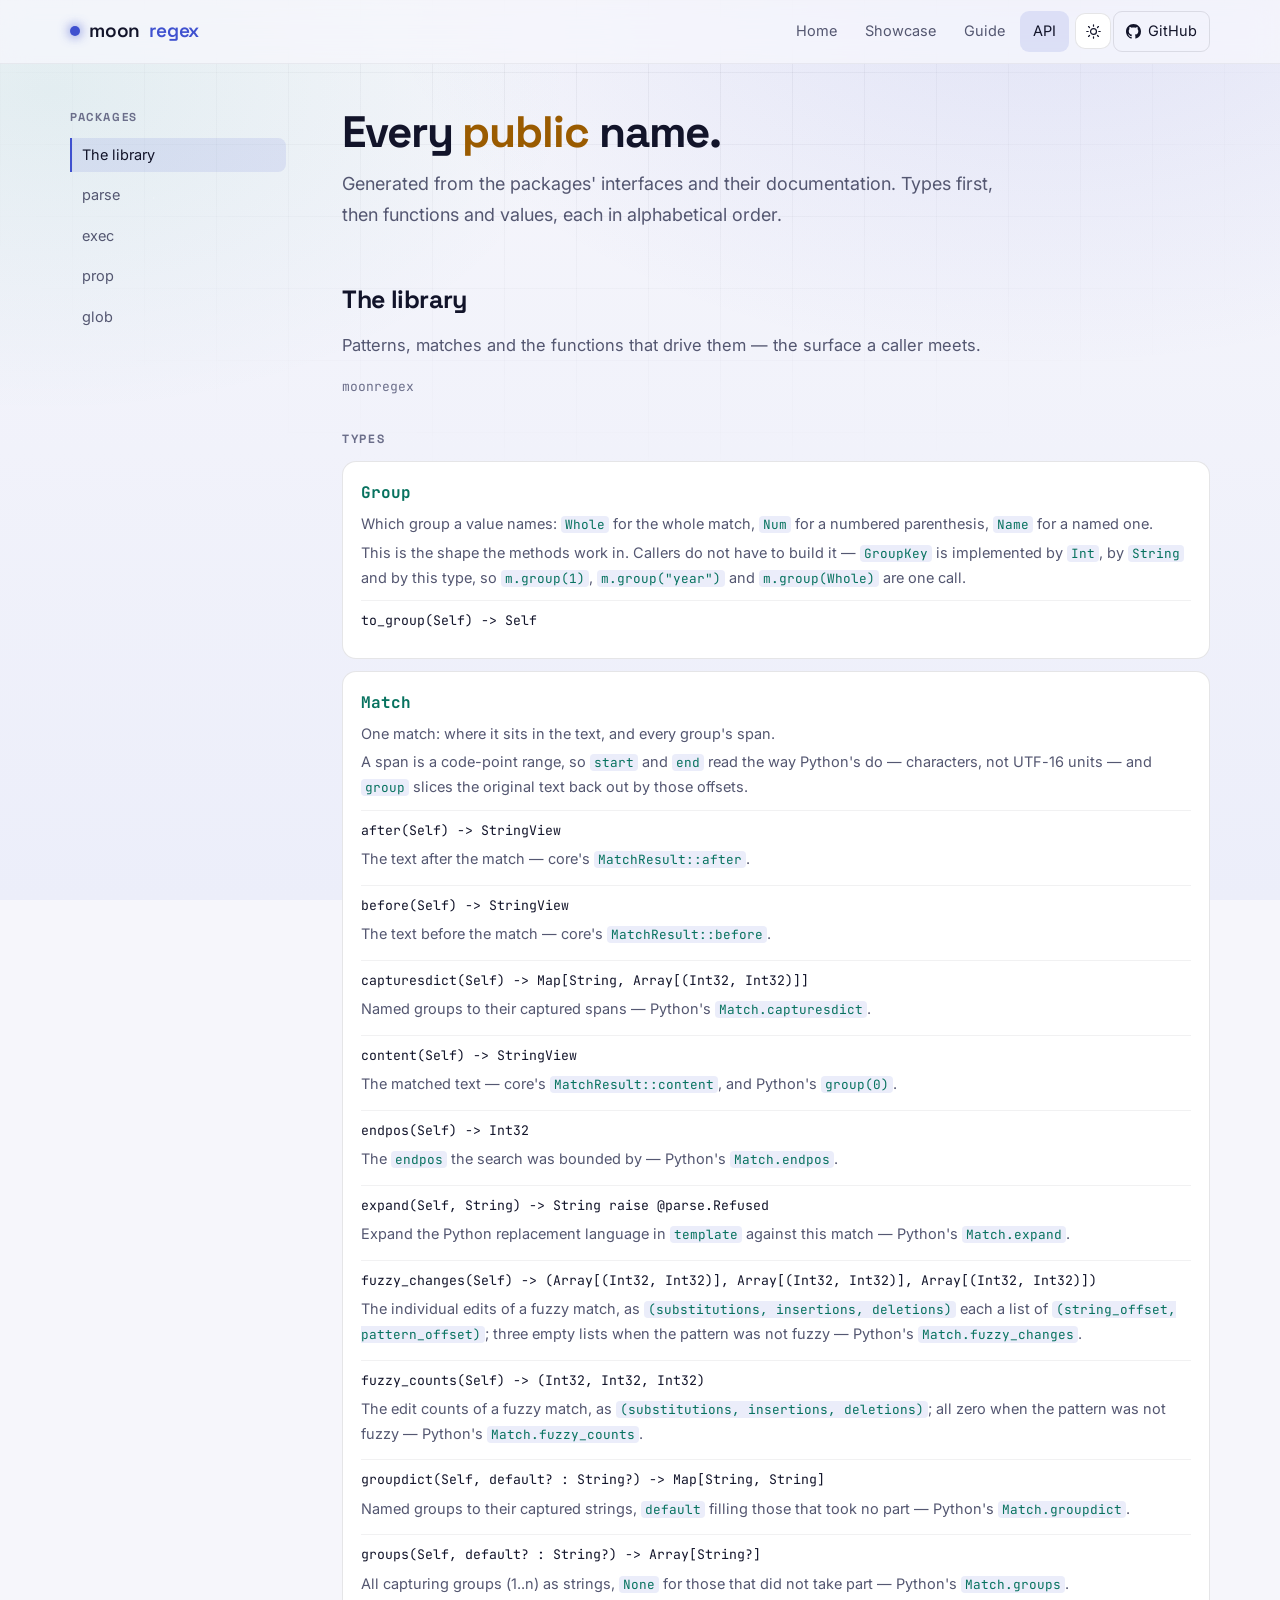
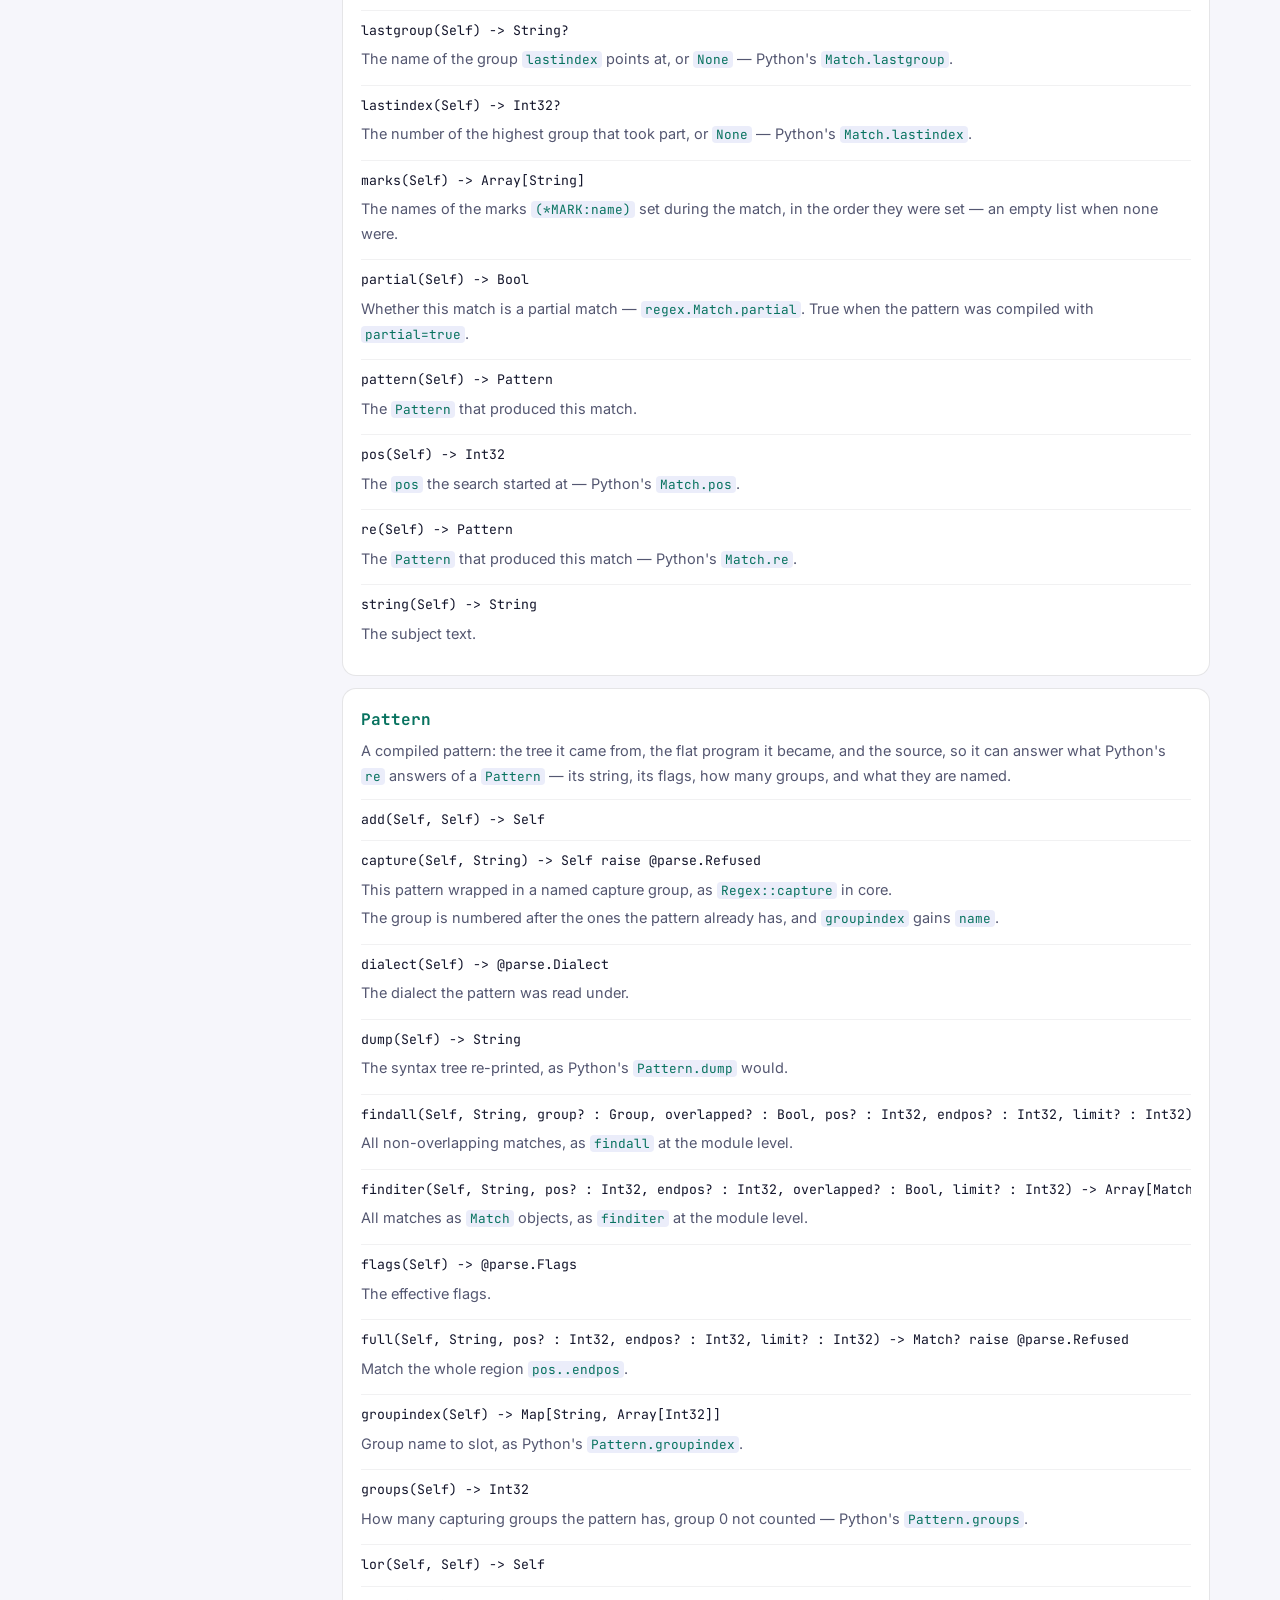
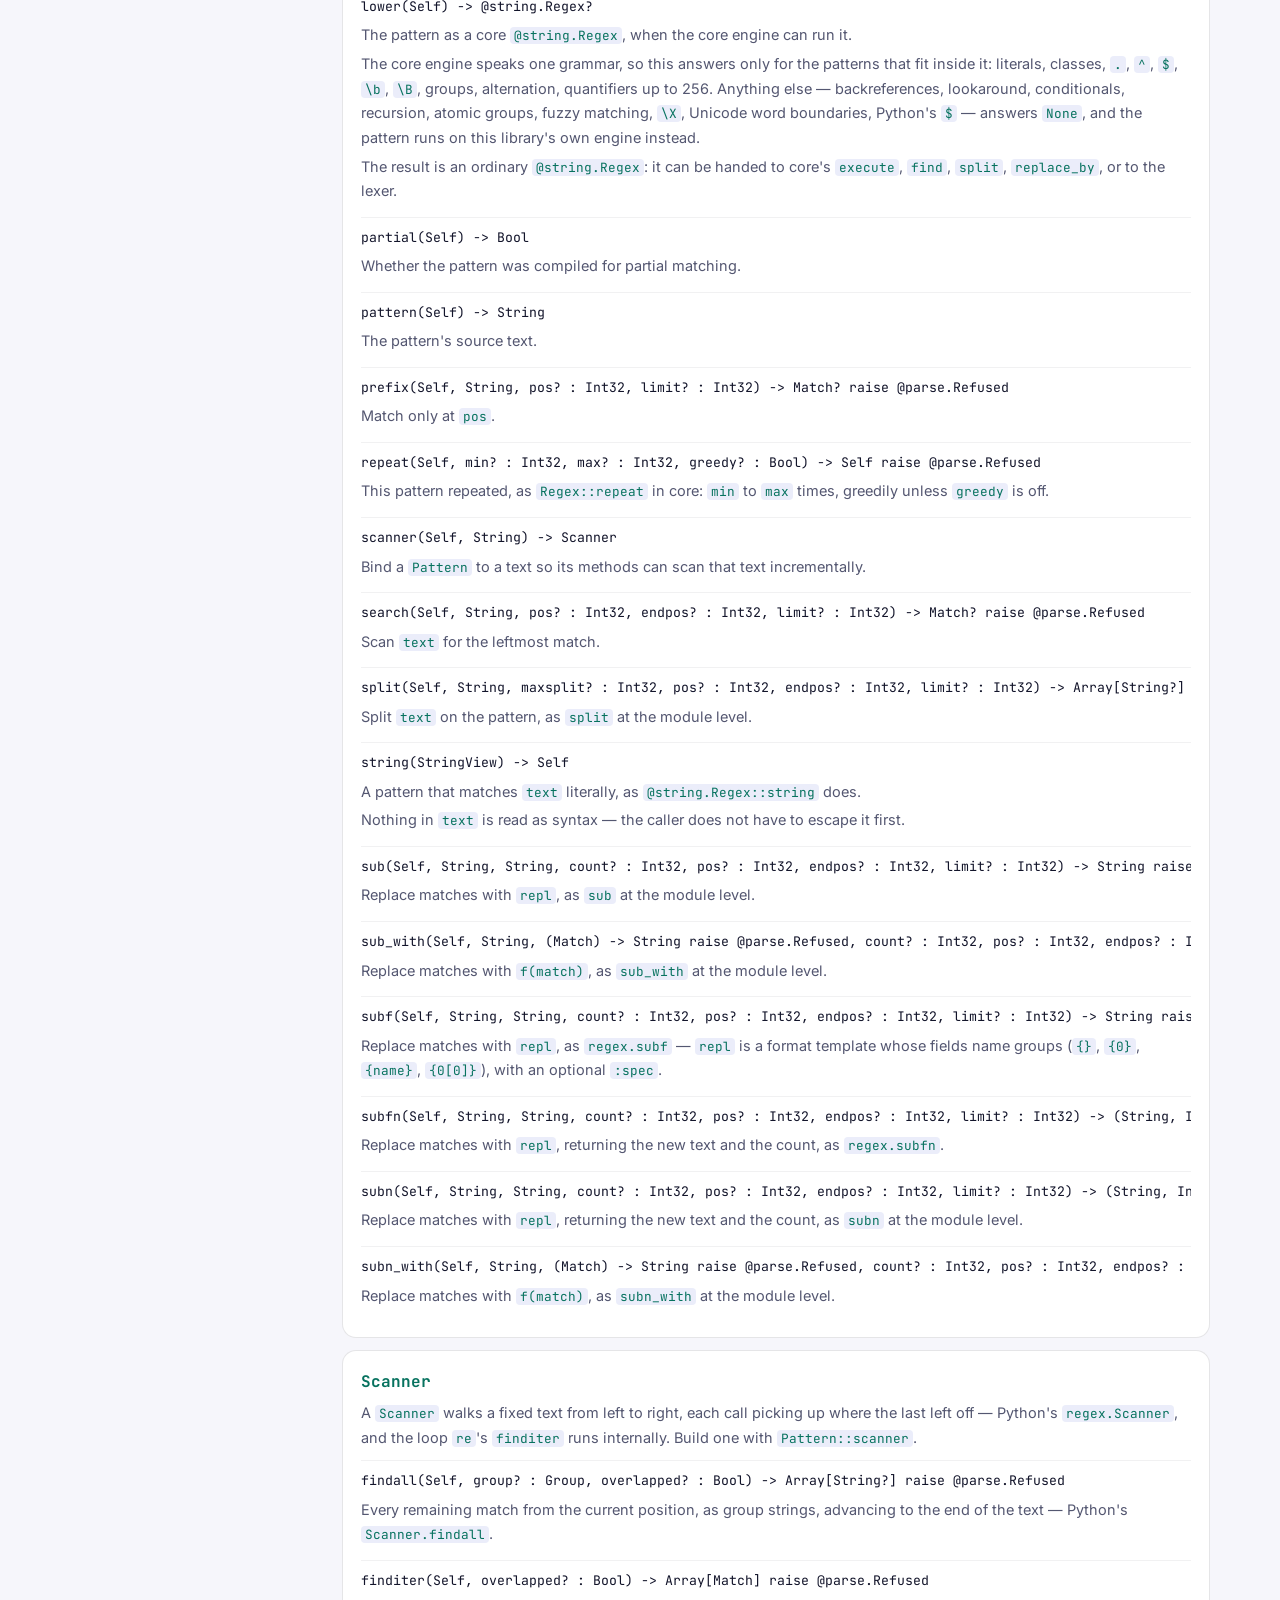
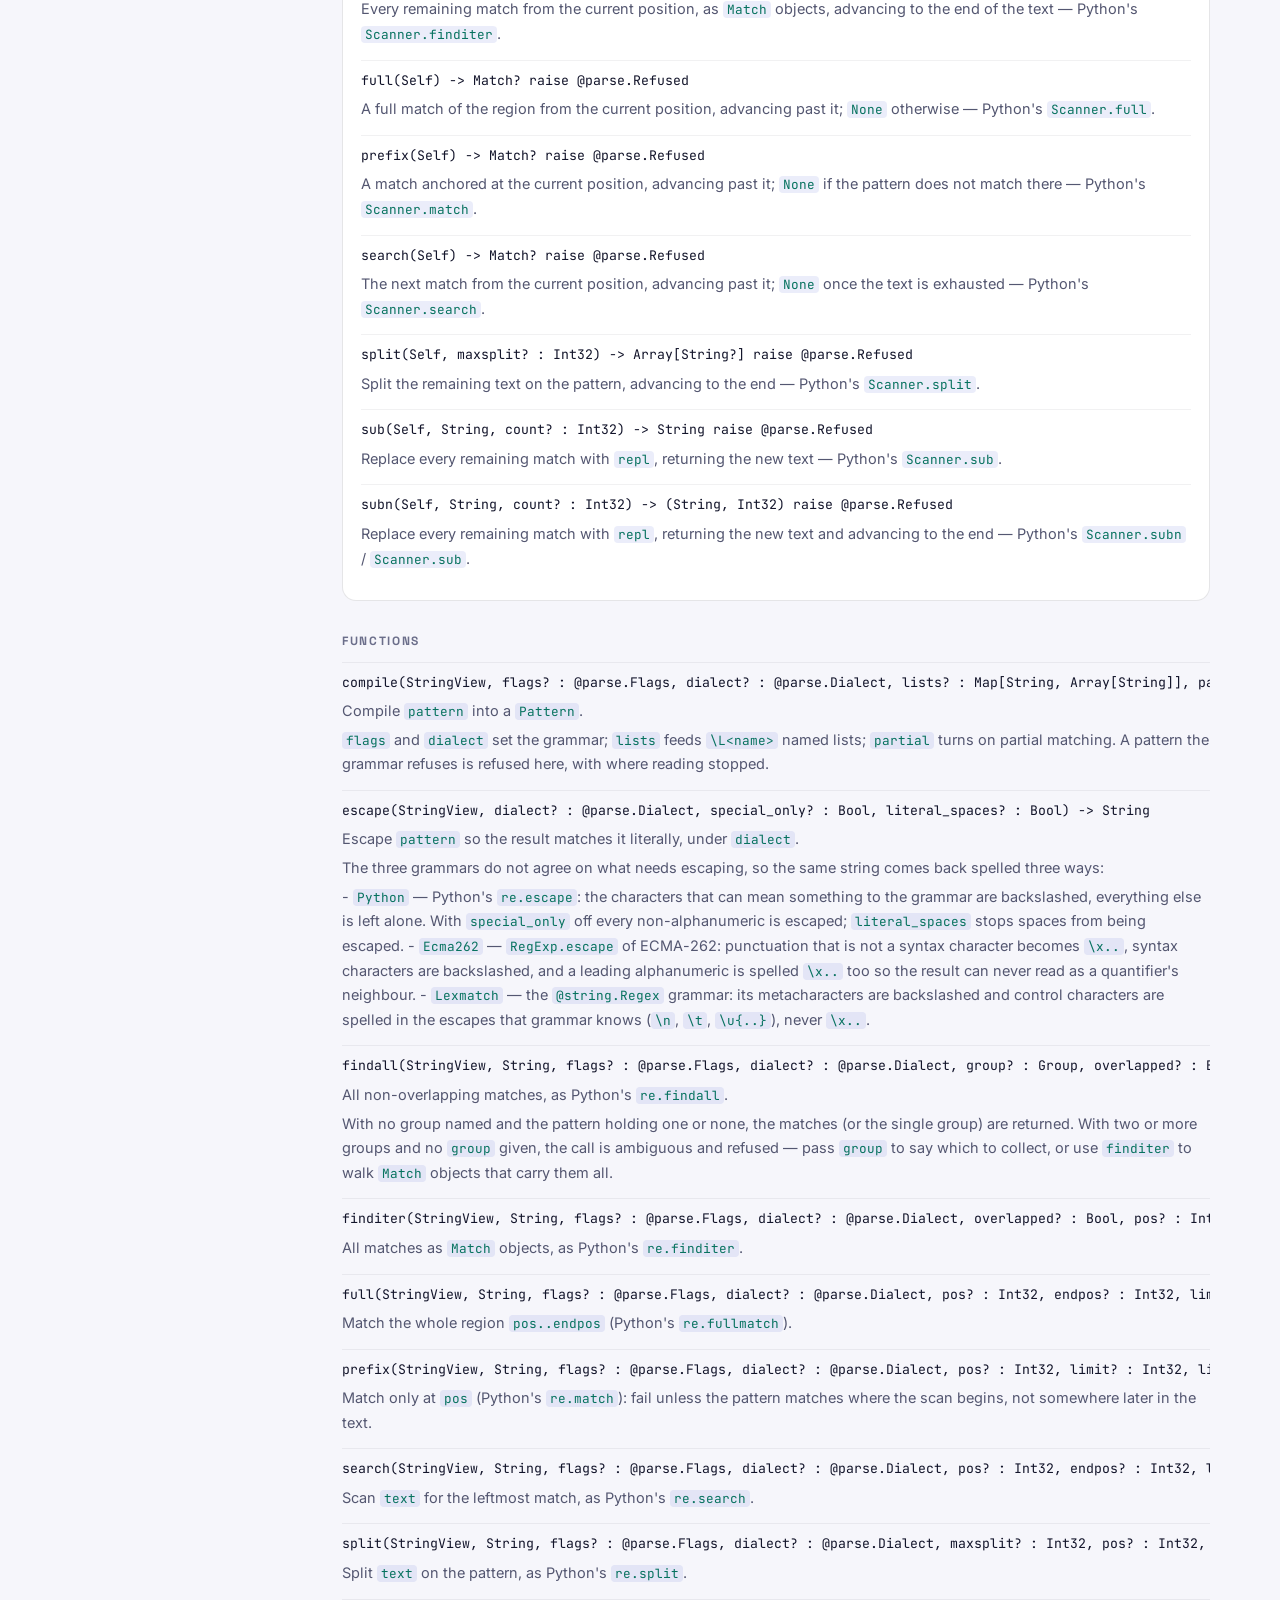
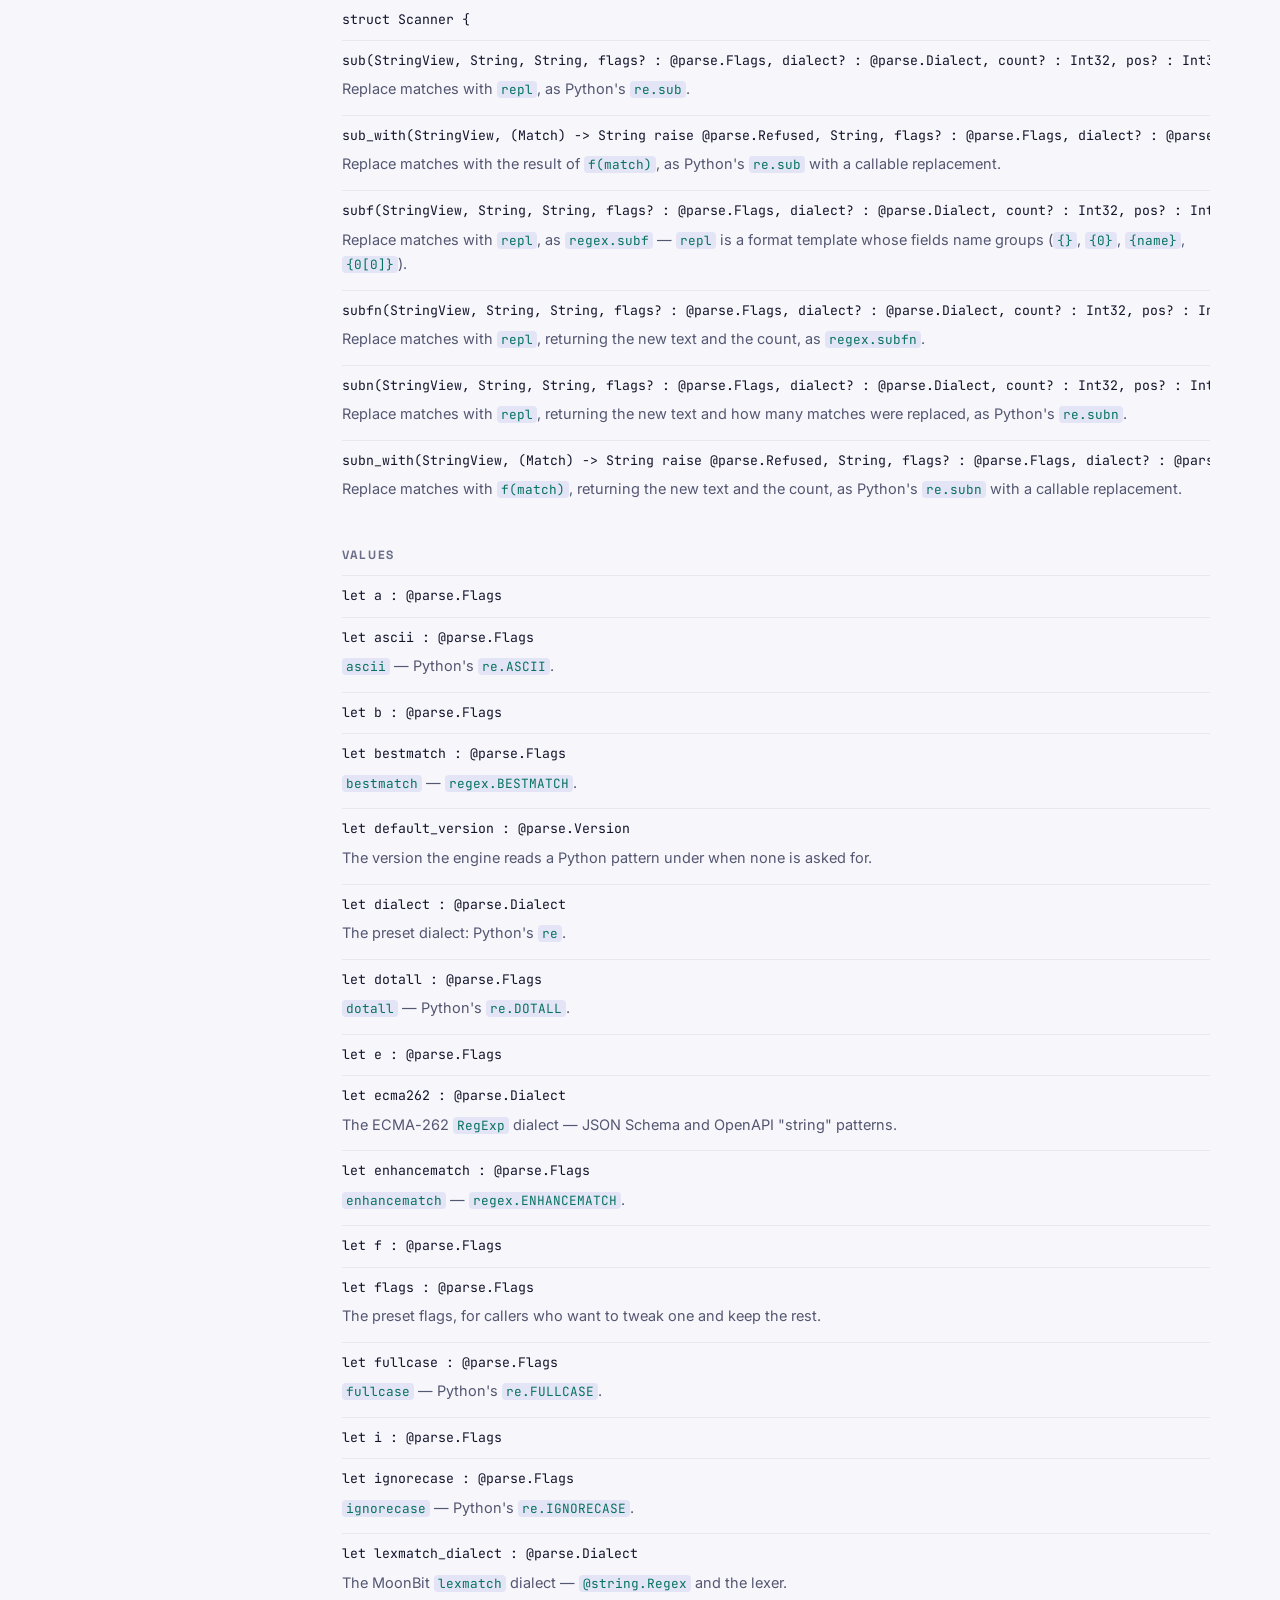
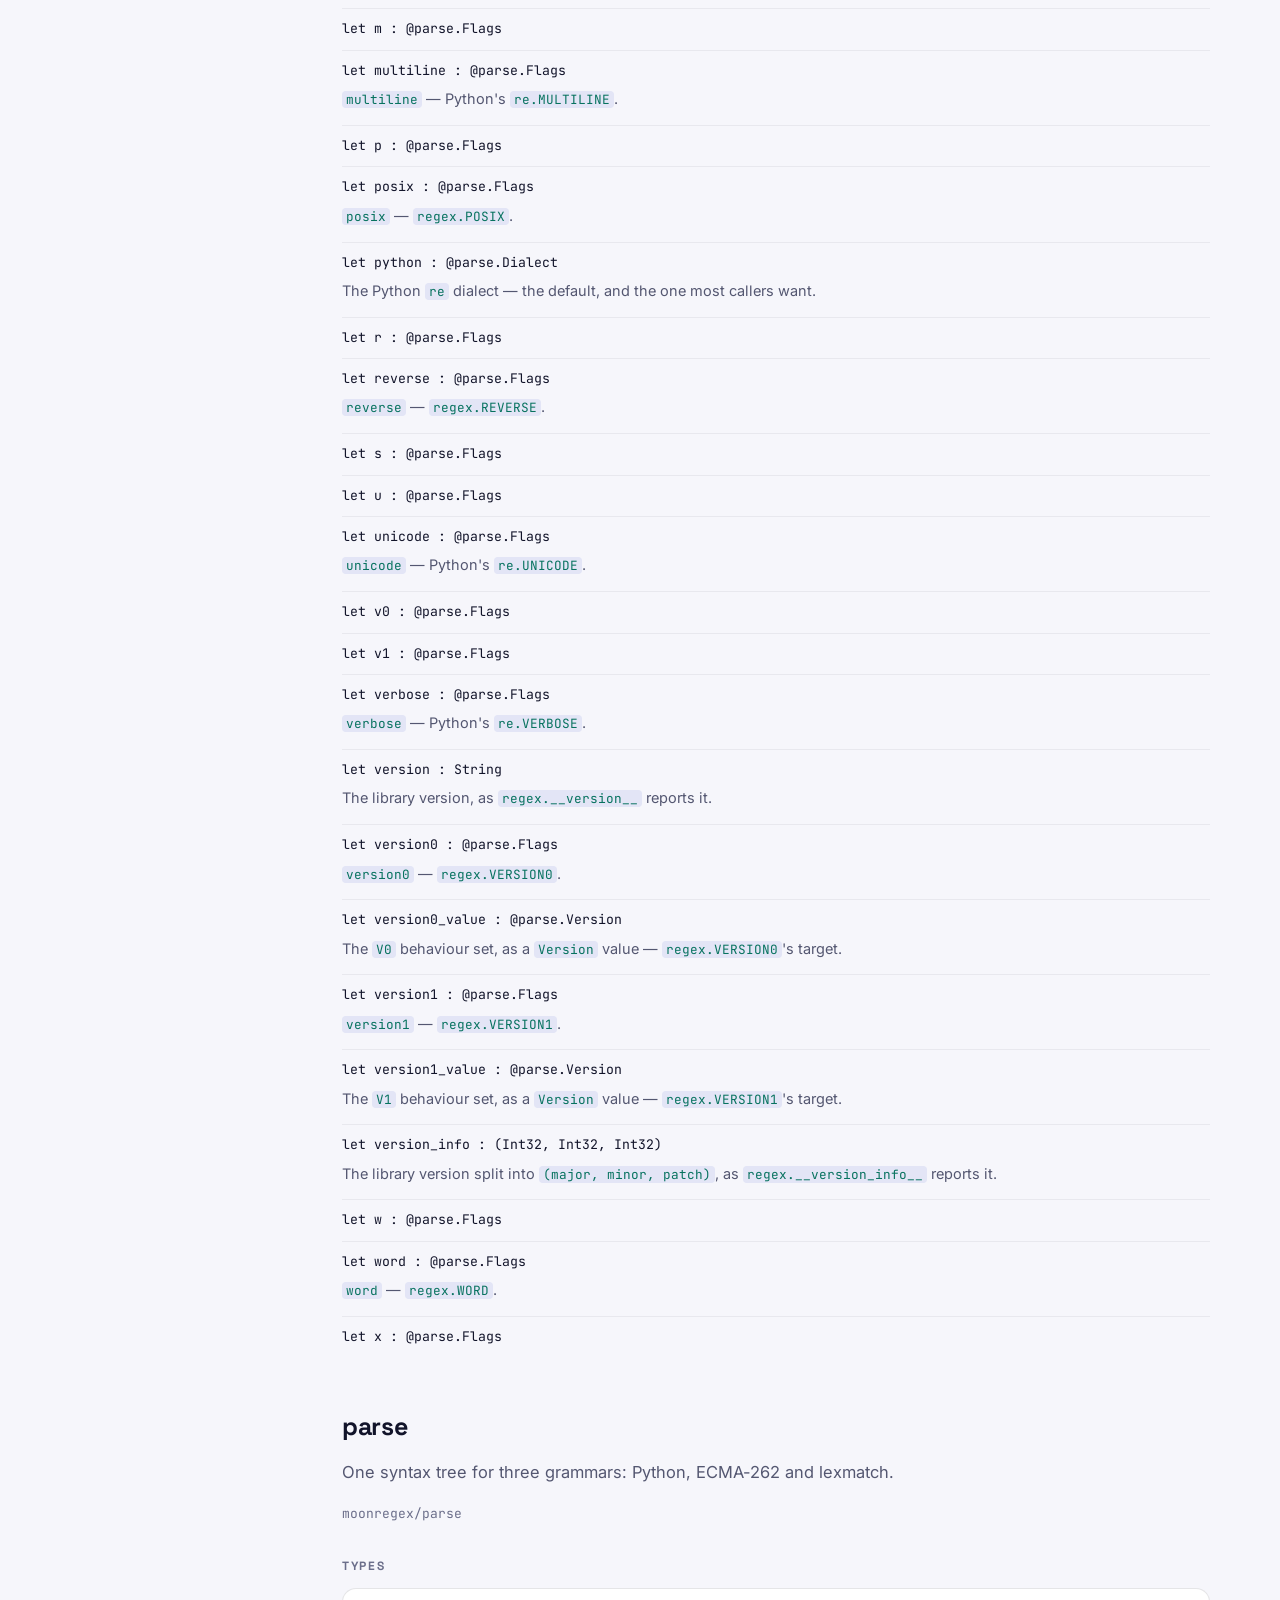
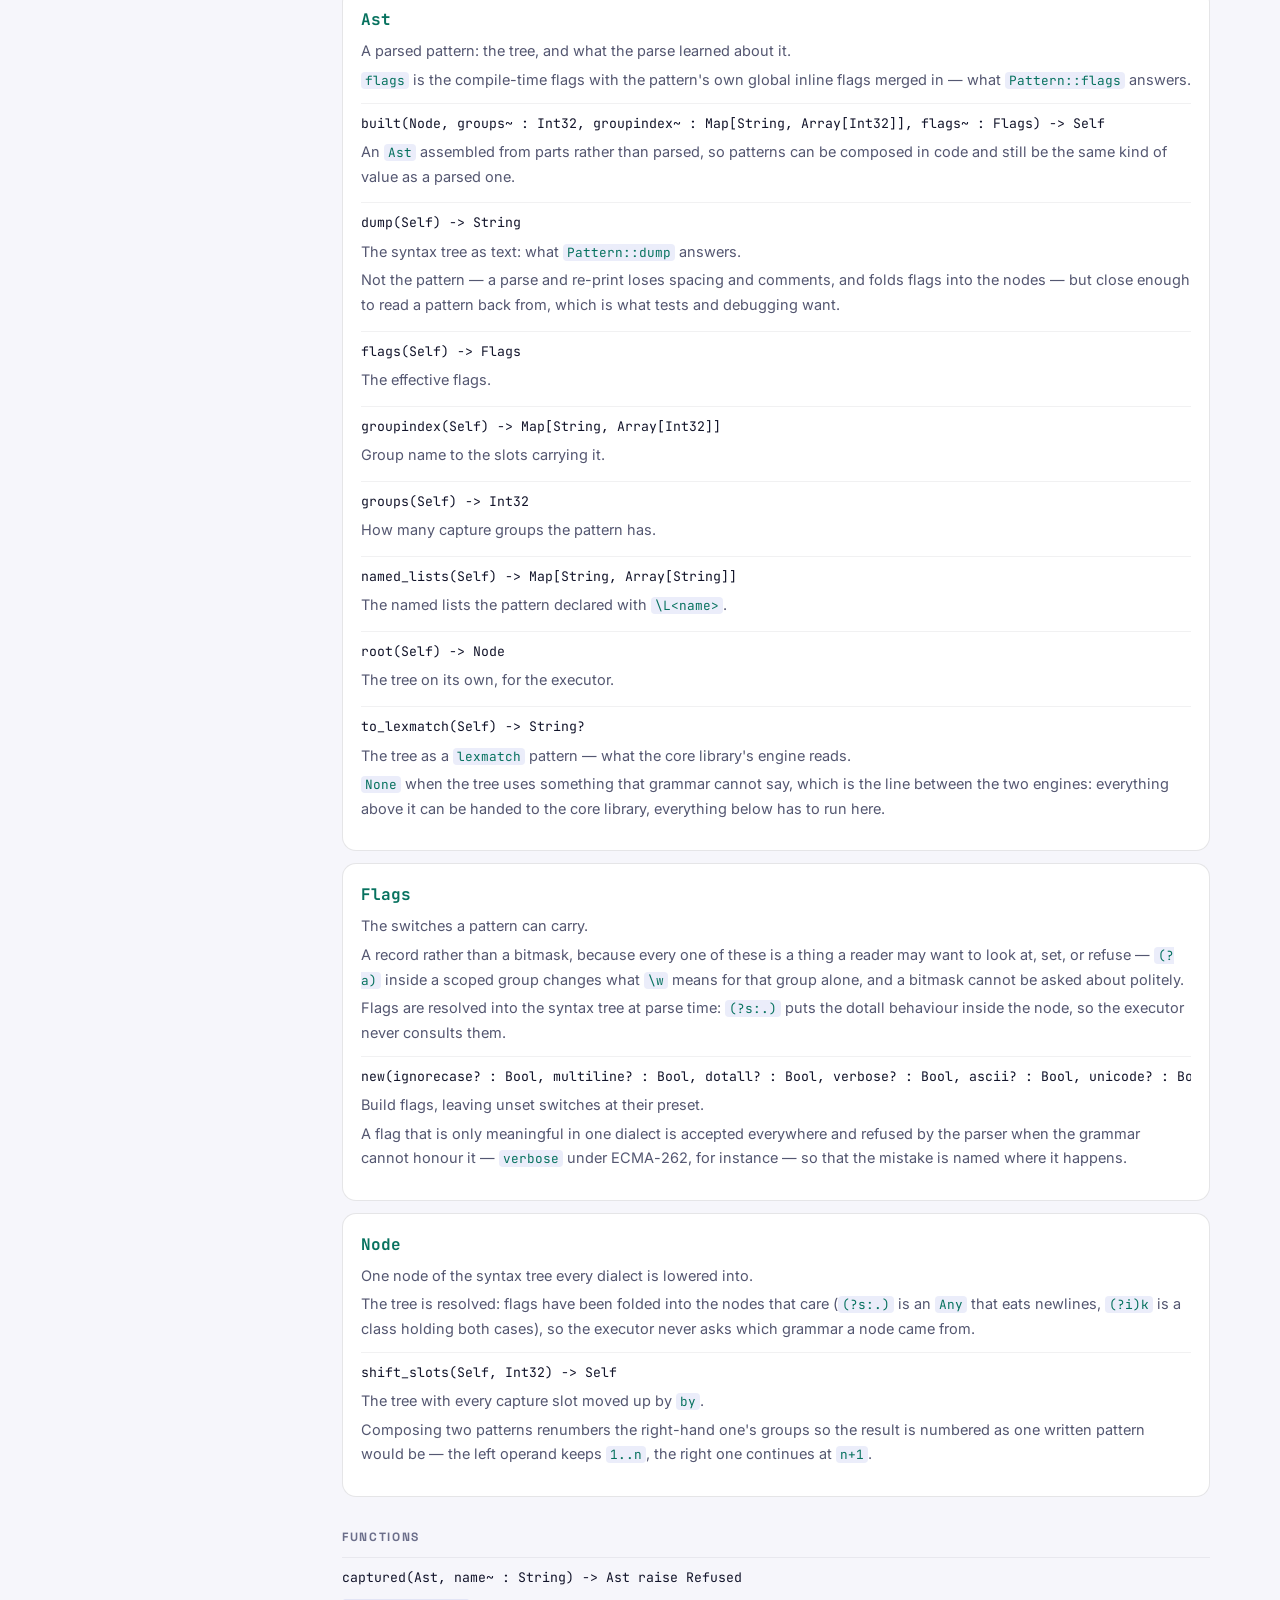
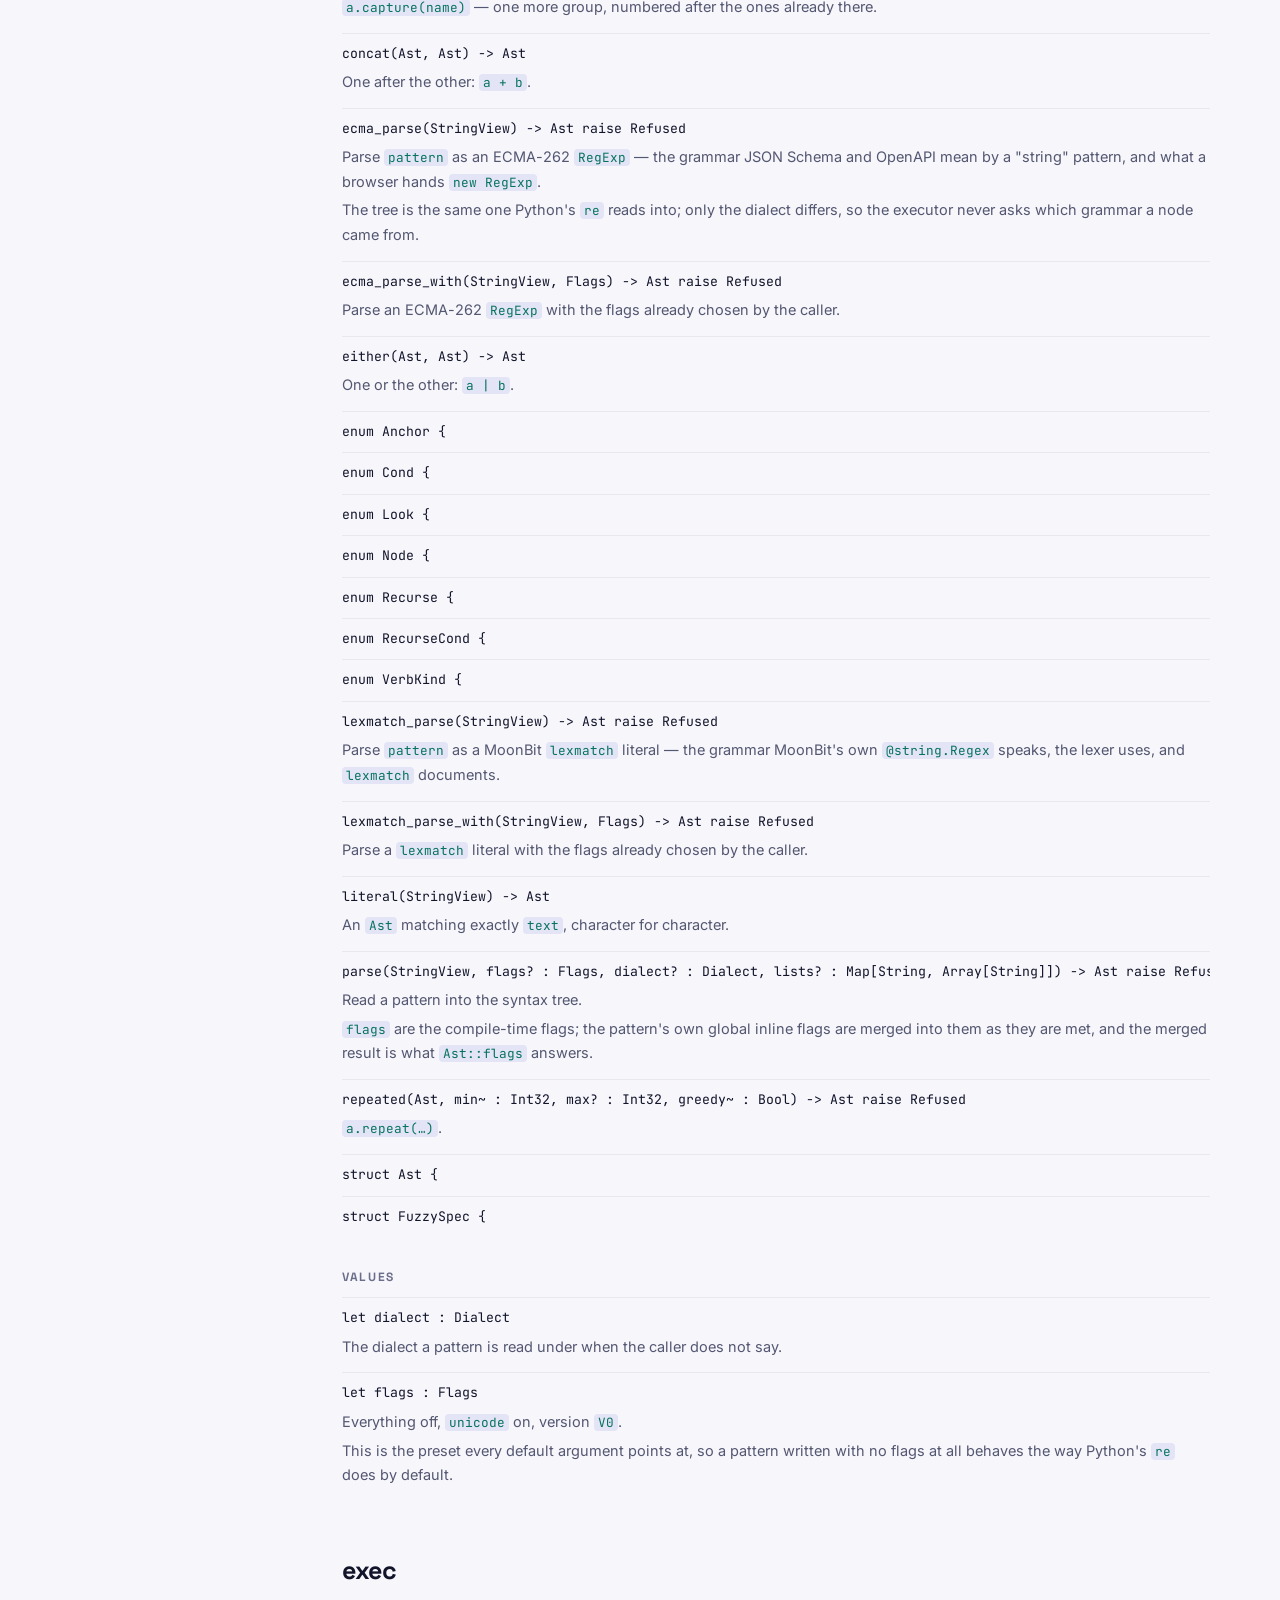
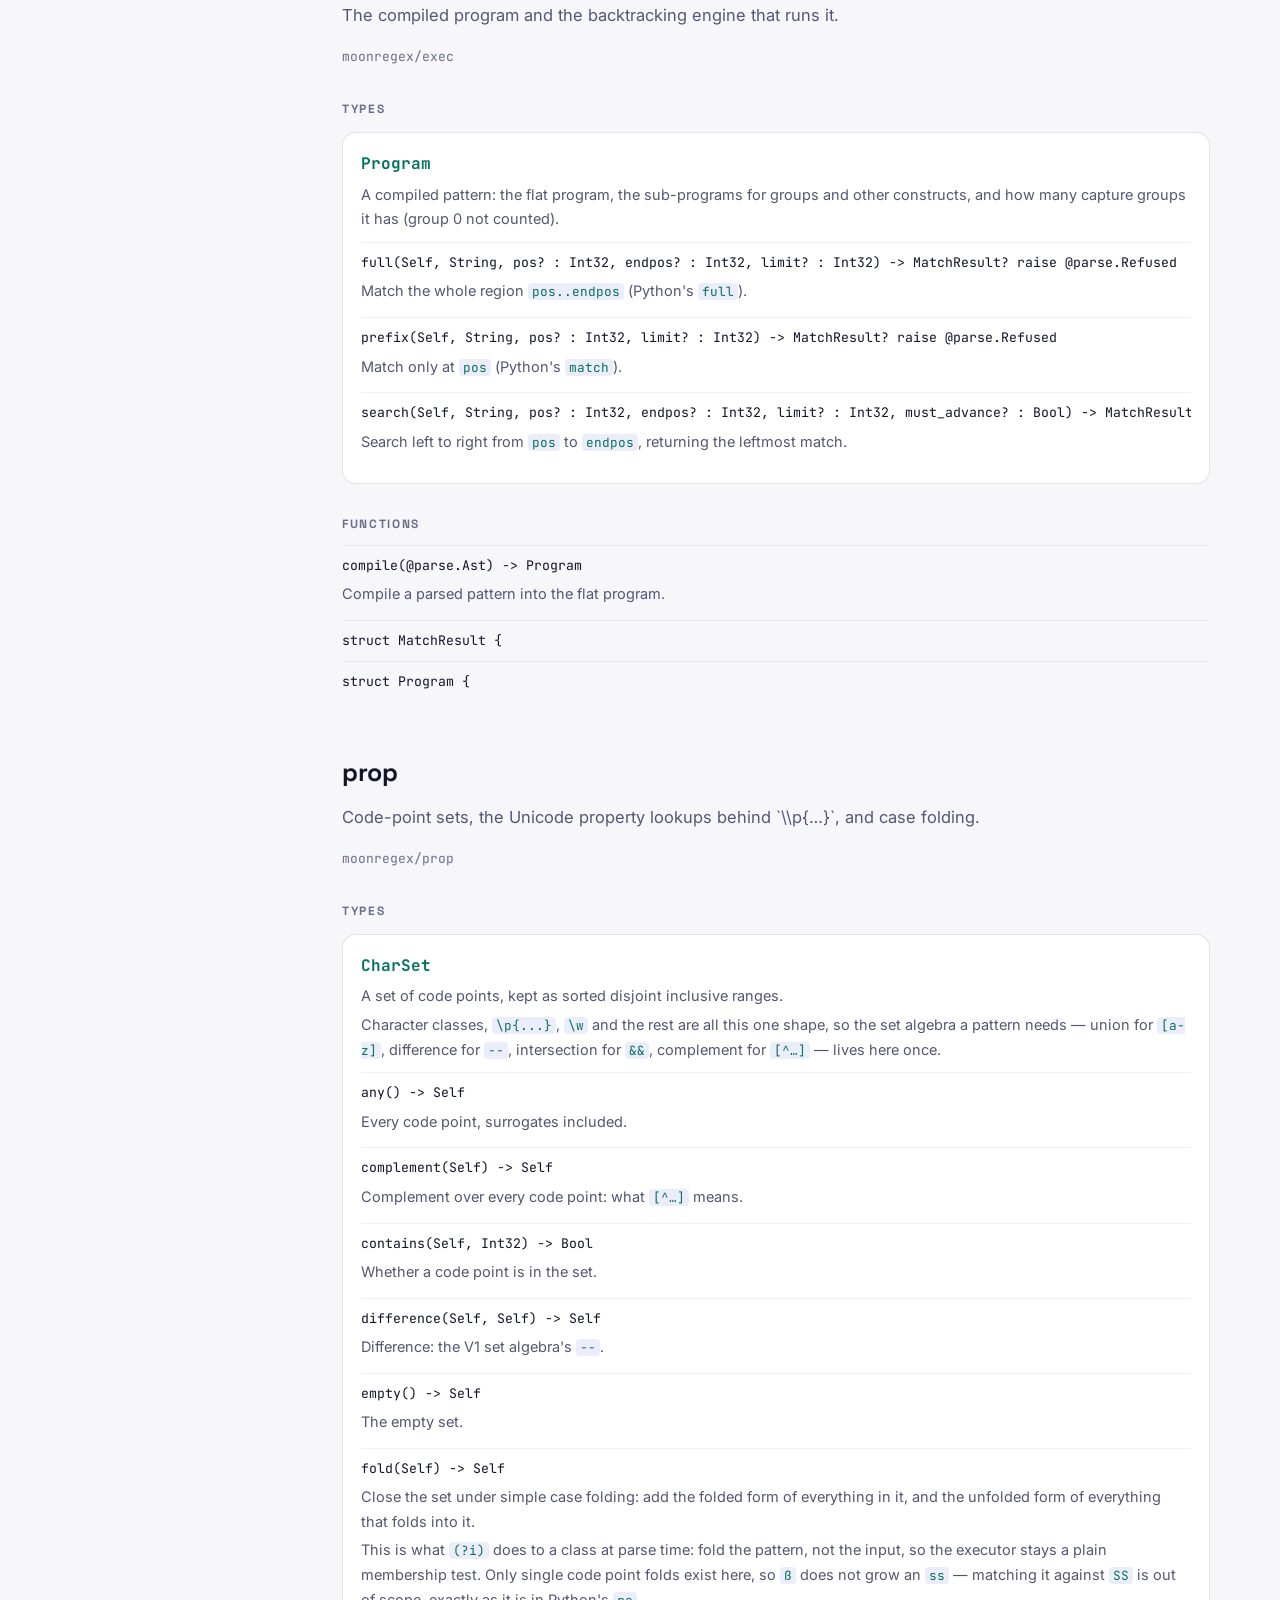
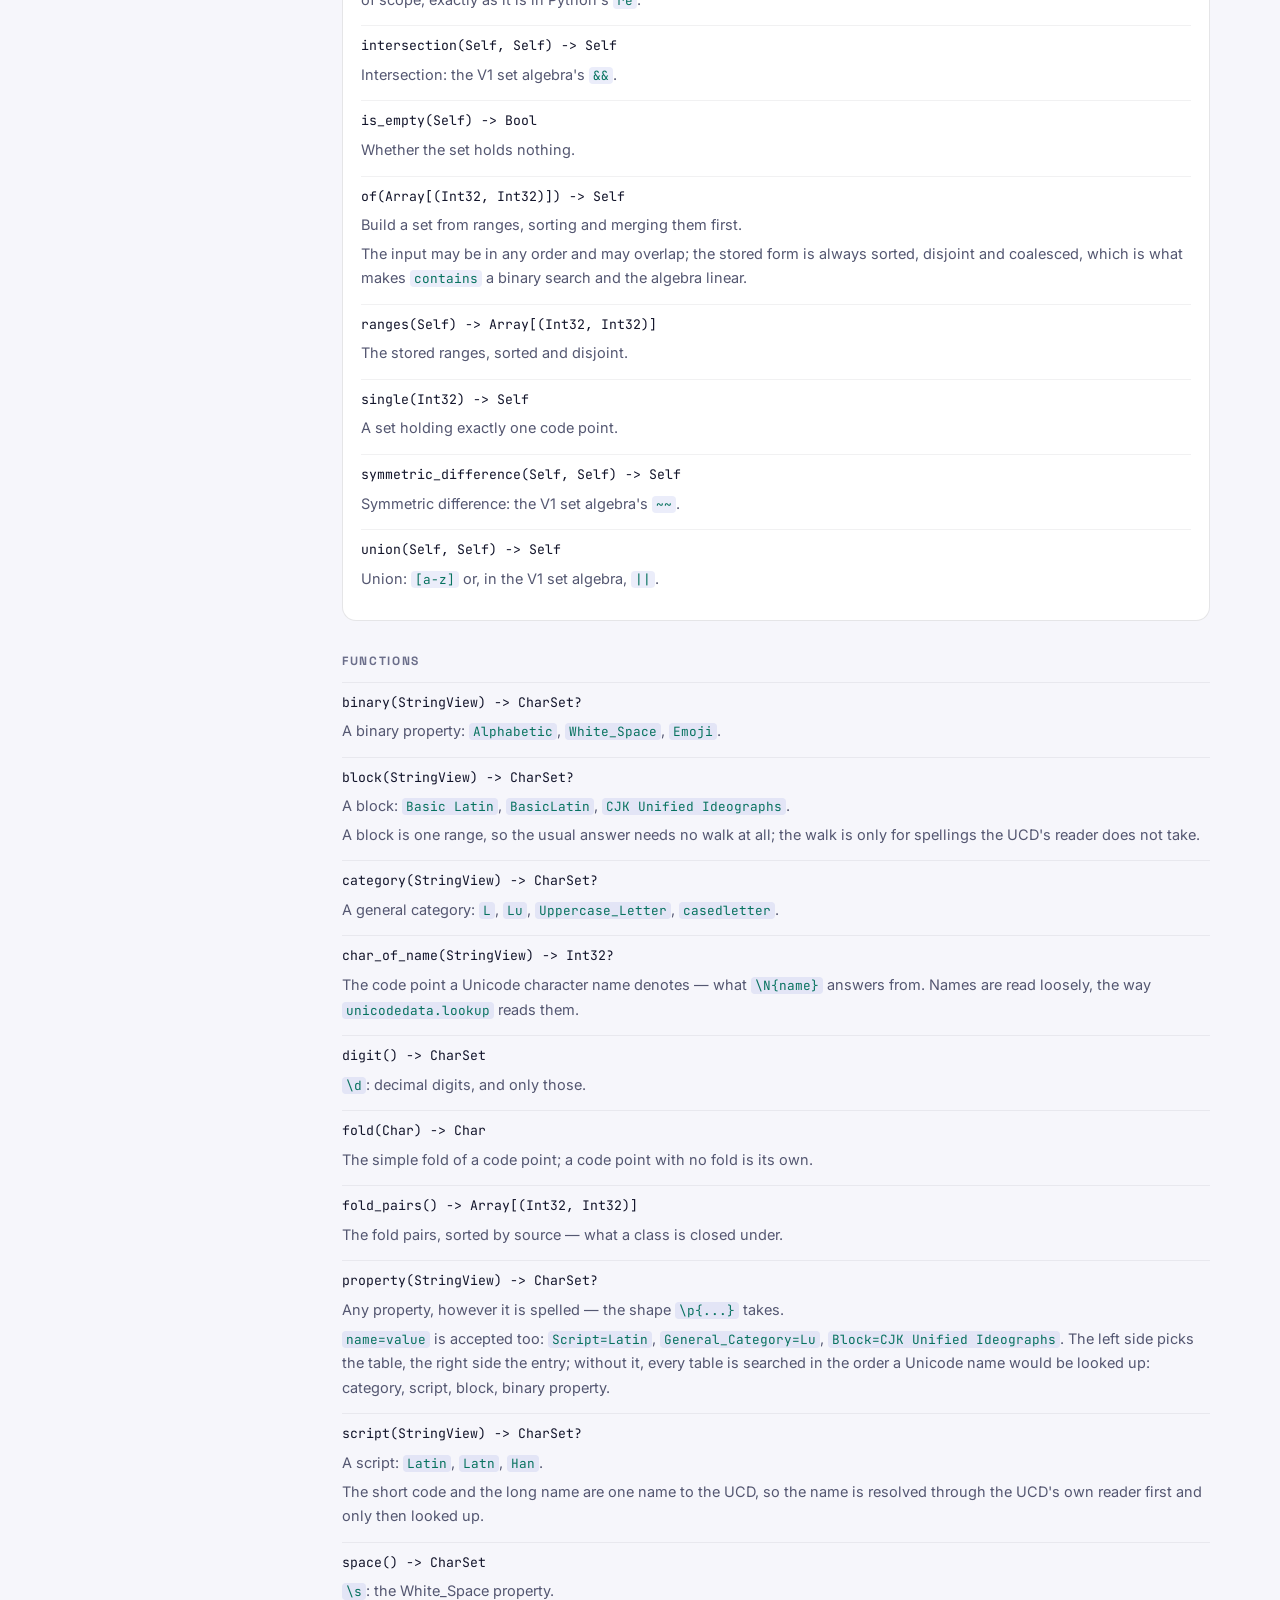
==== docs/api.html @ 221ef0c5 "polish(site): a moon only at night, and one footer for every page. In day mode the decorative disc w" ====
<!DOCTYPE html>
<html lang="en" data-theme="dark">
<head>
<meta charset="utf-8" />
<meta name="viewport" content="width=device-width, initial-scale=1" />
<title>moonregex — API reference</title>
<meta name="description" content="Every public type, function and value moonregex exports, generated from the packages' interfaces and their documentation." />
<link rel="icon" href="data:image/svg+xml,%3Csvg xmlns='http://www.w3.org/2000/svg' viewBox='0 0 32 32'%3E%3Ccircle cx='16' cy='16' r='13' fill='%238ea2ff'/%3E%3Ccircle cx='21' cy='12' r='11' fill='%23080a13'/%3E%3C/svg%3E" />
<link rel="preconnect" href="https://fonts.googleapis.com" />
<link rel="preconnect" href="https://fonts.gstatic.com" crossorigin />
<link href="https://fonts.googleapis.com/css2?family=Space+Grotesk:wght@400;500;600;700&family=JetBrains+Mono:wght@400;500;700&family=Inter:wght@400;500;600&display=swap" rel="stylesheet" />
<link rel="stylesheet" href="./assets/site.css" />
<script>
  (function () {
    try {
      var saved = localStorage.getItem("moonregex-theme");
      var light = window.matchMedia && window.matchMedia("(prefers-color-scheme: light)").matches;
      document.documentElement.setAttribute("data-theme", saved || (light ? "light" : "dark"));
    } catch (e) {}
  })();
</script>
</head>
<body>

<div class="sky"></div>
<div class="stars"></div>
<div class="grid-lines"></div>

<header class="nav">
  <div class="wrap nav-inner">
    <a class="brand" href="./index.html"><span class="dot"></span>moon<span class="acc">regex</span></a>
    <div class="nav-tools">
      <nav class="nav-links" id="nav-panel" aria-label="site">
        <a href="./index.html">Home</a>
        <a href="./showcase.html">Showcase</a>
        <a href="./guide.html">Guide</a>
        <a class="on" href="./api.html" aria-current="page">API</a>
      </nav>
      <button class="theme-toggle" type="button" aria-label="Switch theme">
        <svg class="moon-icon" aria-hidden="true" viewBox="0 0 24 24" fill="none" stroke="currentColor" stroke-width="1.7" stroke-linecap="round"><path d="M20 14.5A8.5 8.5 0 0 1 9.5 4a8.5 8.5 0 1 0 10.5 10.5Z"/></svg>
        <svg class="sun" aria-hidden="true" viewBox="0 0 24 24" fill="none" stroke="currentColor" stroke-width="1.7" stroke-linecap="round"><circle cx="12" cy="12" r="4.2"/><path d="M12 2.5v2M12 19.5v2M2.5 12h2M19.5 12h2M5 5l1.4 1.4M17.6 17.6 19 19M19 5l-1.4 1.4M6.4 17.6 5 19"/></svg>
      </button>
      <a class="cta" href="https://github.com/moonbitstack/moonregex" aria-label="Repository on GitHub">
        <svg width="15" height="15" viewBox="0 0 16 16" fill="currentColor" aria-hidden="true"><path d="M8 0C3.58 0 0 3.58 0 8c0 3.54 2.29 6.53 5.47 7.59.4.07.55-.17.55-.38 0-.19-.01-.82-.01-1.49-2.01.37-2.53-.49-2.69-.94-.09-.23-.48-.94-.82-1.13-.28-.15-.68-.52-.01-.53.63-.01 1.08.58 1.23.82.72 1.21 1.87.87 2.33.66.07-.52.28-.87.51-1.07-1.78-.2-3.64-.89-3.64-3.95 0-.87.31-1.59.82-2.15-.08-.2-.36-1.02.08-2.12 0 0 .67-.21 2.2.82.64-.18 1.32-.27 2-.27.68 0 1.36.09 2 .27 1.53-1.04 2.2-.82 2.2-.82.44 1.1.16 1.92.08 2.12.51.56.82 1.27.82 2.15 0 3.07-1.87 3.75-3.65 3.95.29.25.54.73.54 1.48 0 1.07-.01 1.93-.01 2.2 0 .21.15.46.55.38A8.01 8.01 0 0 0 16 8c0-4.42-3.58-8-8-8Z"/></svg>
        <span class="lbl">GitHub</span>
      </a>
      <button class="nav-burger" type="button" aria-expanded="false" aria-controls="nav-panel" aria-label="Open the menu">
        <svg class="bar-open" aria-hidden="true" viewBox="0 0 24 24" fill="none" stroke="currentColor" stroke-width="1.8" stroke-linecap="round"><path d="M4 7h16M4 12h16M4 17h16"/></svg>
        <svg class="bar-close" aria-hidden="true" viewBox="0 0 24 24" fill="none" stroke="currentColor" stroke-width="1.8" stroke-linecap="round"><path d="M6 6l12 12M18 6 6 18"/></svg>
      </button>
    </div>
  </div>
</header>

<div class="wrap layout">
  <aside class="side">
    <h4>Packages</h4>
    <ul>
<li><a href="#moonregex">The library</a></li>
<li><a href="#moonregex-parse">parse</a></li>
<li><a href="#moonregex-exec">exec</a></li>
<li><a href="#moonregex-prop">prop</a></li>
<li><a href="#moonregex-glob">glob</a></li>
    </ul>
  </aside>
  <main>
    <h1 class="docs-title">Every <span class="reg">public</span> name.</h1>
    <p class="docs-lede">Generated from the packages' interfaces and their
      documentation. Types first, then functions and values, each in alphabetical
      order.</p>
<section class="pkg" id="moonregex">
<h2>The library</h2>
<p class="blurb">Patterns, matches and the functions that drive them — the surface a caller meets.</p>
<p class="slug"><code>moonregex</code></p>
<h3>Types</h3>
<div class="type" id="moonregex-Group"><h4><code>Group</code></h4><div class="desc"><p>Which group a value names: <code>Whole</code> for the whole match, <code>Num</code> for a numbered parenthesis, <code>Name</code> for a named one.</p>
<p>This is the shape the methods work in. Callers do not have to build it — <code>GroupKey</code> is implemented by <code>Int</code>, by <code>String</code> and by this type, so <code>m.group(1)</code>, <code>m.group(&quot;year&quot;)</code> and <code>m.group(Whole)</code> are one call.</p></div><ul class="members"><li><code class="sig">to_group(Self) -&gt; Self</code></li></ul></div>
<div class="type" id="moonregex-Match"><h4><code>Match</code></h4><div class="desc"><p>One match: where it sits in the text, and every group&#x27;s span.</p>
<p>A span is a code-point range, so <code>start</code> and <code>end</code> read the way Python&#x27;s do — characters, not UTF-16 units — and <code>group</code> slices the original text back out by those offsets.</p></div><ul class="members"><li><code class="sig">after(Self) -&gt; StringView</code><div class="desc"><p>The text after the match — core&#x27;s <code>MatchResult::after</code>.</p></div></li><li><code class="sig">before(Self) -&gt; StringView</code><div class="desc"><p>The text before the match — core&#x27;s <code>MatchResult::before</code>.</p></div></li><li><code class="sig">capturesdict(Self) -&gt; Map[String, Array[(Int32, Int32)]]</code><div class="desc"><p>Named groups to their captured spans — Python&#x27;s <code>Match.capturesdict</code>.</p></div></li><li><code class="sig">content(Self) -&gt; StringView</code><div class="desc"><p>The matched text — core&#x27;s <code>MatchResult::content</code>, and Python&#x27;s <code>group(0)</code>.</p></div></li><li><code class="sig">endpos(Self) -&gt; Int32</code><div class="desc"><p>The <code>endpos</code> the search was bounded by — Python&#x27;s <code>Match.endpos</code>.</p></div></li><li><code class="sig">expand(Self, String) -&gt; String raise @parse.Refused</code><div class="desc"><p>Expand the Python replacement language in <code>template</code> against this match — Python&#x27;s <code>Match.expand</code>.</p></div></li><li><code class="sig">fuzzy_changes(Self) -&gt; (Array[(Int32, Int32)], Array[(Int32, Int32)], Array[(Int32, Int32)])</code><div class="desc"><p>The individual edits of a fuzzy match, as <code>(substitutions, insertions, deletions)</code> each a list of <code>(string_offset, pattern_offset)</code>; three empty lists when the pattern was not fuzzy — Python&#x27;s <code>Match.fuzzy_changes</code>.</p></div></li><li><code class="sig">fuzzy_counts(Self) -&gt; (Int32, Int32, Int32)</code><div class="desc"><p>The edit counts of a fuzzy match, as <code>(substitutions, insertions, deletions)</code>; all zero when the pattern was not fuzzy — Python&#x27;s <code>Match.fuzzy_counts</code>.</p></div></li><li><code class="sig">groupdict(Self, default? : String?) -&gt; Map[String, String]</code><div class="desc"><p>Named groups to their captured strings, <code>default</code> filling those that took no part — Python&#x27;s <code>Match.groupdict</code>.</p></div></li><li><code class="sig">groups(Self, default? : String?) -&gt; Array[String?]</code><div class="desc"><p>All capturing groups (1..n) as strings, <code>None</code> for those that did not take part — Python&#x27;s <code>Match.groups</code>.</p></div></li><li><code class="sig">lastgroup(Self) -&gt; String?</code><div class="desc"><p>The name of the group <code>lastindex</code> points at, or <code>None</code> — Python&#x27;s <code>Match.lastgroup</code>.</p></div></li><li><code class="sig">lastindex(Self) -&gt; Int32?</code><div class="desc"><p>The number of the highest group that took part, or <code>None</code> — Python&#x27;s <code>Match.lastindex</code>.</p></div></li><li><code class="sig">marks(Self) -&gt; Array[String]</code><div class="desc"><p>The names of the marks <code>(*MARK:name)</code> set during the match, in the order they were set — an empty list when none were.</p></div></li><li><code class="sig">partial(Self) -&gt; Bool</code><div class="desc"><p>Whether this match is a partial match — <code>regex.Match.partial</code>. True when the pattern was compiled with <code>partial=true</code>.</p></div></li><li><code class="sig">pattern(Self) -&gt; Pattern</code><div class="desc"><p>The <code>Pattern</code> that produced this match.</p></div></li><li><code class="sig">pos(Self) -&gt; Int32</code><div class="desc"><p>The <code>pos</code> the search started at — Python&#x27;s <code>Match.pos</code>.</p></div></li><li><code class="sig">re(Self) -&gt; Pattern</code><div class="desc"><p>The <code>Pattern</code> that produced this match — Python&#x27;s <code>Match.re</code>.</p></div></li><li><code class="sig">string(Self) -&gt; String</code><div class="desc"><p>The subject text.</p></div></li></ul></div>
<div class="type" id="moonregex-Pattern"><h4><code>Pattern</code></h4><div class="desc"><p>A compiled pattern: the tree it came from, the flat program it became, and the source, so it can answer what Python&#x27;s <code>re</code> answers of a <code>Pattern</code> — its string, its flags, how many groups, and what they are named.</p></div><ul class="members"><li><code class="sig">add(Self, Self) -&gt; Self</code></li><li><code class="sig">capture(Self, String) -&gt; Self raise @parse.Refused</code><div class="desc"><p>This pattern wrapped in a named capture group, as <code>Regex::capture</code> in core.</p>
<p>The group is numbered after the ones the pattern already has, and <code>groupindex</code> gains <code>name</code>.</p></div></li><li><code class="sig">dialect(Self) -&gt; @parse.Dialect</code><div class="desc"><p>The dialect the pattern was read under.</p></div></li><li><code class="sig">dump(Self) -&gt; String</code><div class="desc"><p>The syntax tree re-printed, as Python&#x27;s <code>Pattern.dump</code> would.</p></div></li><li><code class="sig">findall(Self, String, group? : Group, overlapped? : Bool, pos? : Int32, endpos? : Int32, limit? : Int32) -&gt; Array[Strin…</code><div class="desc"><p>All non-overlapping matches, as <code>findall</code> at the module level.</p></div></li><li><code class="sig">finditer(Self, String, pos? : Int32, endpos? : Int32, overlapped? : Bool, limit? : Int32) -&gt; Array[Match] raise @parse.…</code><div class="desc"><p>All matches as <code>Match</code> objects, as <code>finditer</code> at the module level.</p></div></li><li><code class="sig">flags(Self) -&gt; @parse.Flags</code><div class="desc"><p>The effective flags.</p></div></li><li><code class="sig">full(Self, String, pos? : Int32, endpos? : Int32, limit? : Int32) -&gt; Match? raise @parse.Refused</code><div class="desc"><p>Match the whole region <code>pos..endpos</code>.</p></div></li><li><code class="sig">groupindex(Self) -&gt; Map[String, Array[Int32]]</code><div class="desc"><p>Group name to slot, as Python&#x27;s <code>Pattern.groupindex</code>.</p></div></li><li><code class="sig">groups(Self) -&gt; Int32</code><div class="desc"><p>How many capturing groups the pattern has, group 0 not counted — Python&#x27;s <code>Pattern.groups</code>.</p></div></li><li><code class="sig">lor(Self, Self) -&gt; Self</code></li><li><code class="sig">lower(Self) -&gt; @string.Regex?</code><div class="desc"><p>The pattern as a core <code>@string.Regex</code>, when the core engine can run it.</p>
<p>The core engine speaks one grammar, so this answers only for the patterns that fit inside it: literals, classes, <code>.</code>, <code>^</code>, <code>$</code>, <code>\b</code>, <code>\B</code>, groups, alternation, quantifiers up to 256. Anything else — backreferences, lookaround, conditionals, recursion, atomic groups, fuzzy matching, <code>\X</code>, Unicode word boundaries, Python&#x27;s <code>$</code> — answers <code>None</code>, and the pattern runs on this library&#x27;s own engine instead.</p>
<p>The result is an ordinary <code>@string.Regex</code>: it can be handed to core&#x27;s <code>execute</code>, <code>find</code>, <code>split</code>, <code>replace_by</code>, or to the lexer.</p></div></li><li><code class="sig">partial(Self) -&gt; Bool</code><div class="desc"><p>Whether the pattern was compiled for partial matching.</p></div></li><li><code class="sig">pattern(Self) -&gt; String</code><div class="desc"><p>The pattern&#x27;s source text.</p></div></li><li><code class="sig">prefix(Self, String, pos? : Int32, limit? : Int32) -&gt; Match? raise @parse.Refused</code><div class="desc"><p>Match only at <code>pos</code>.</p></div></li><li><code class="sig">repeat(Self, min? : Int32, max? : Int32, greedy? : Bool) -&gt; Self raise @parse.Refused</code><div class="desc"><p>This pattern repeated, as <code>Regex::repeat</code> in core: <code>min</code> to <code>max</code> times, greedily unless <code>greedy</code> is off.</p></div></li><li><code class="sig">scanner(Self, String) -&gt; Scanner</code><div class="desc"><p>Bind a <code>Pattern</code> to a text so its methods can scan that text incrementally.</p></div></li><li><code class="sig">search(Self, String, pos? : Int32, endpos? : Int32, limit? : Int32) -&gt; Match? raise @parse.Refused</code><div class="desc"><p>Scan <code>text</code> for the leftmost match.</p></div></li><li><code class="sig">split(Self, String, maxsplit? : Int32, pos? : Int32, endpos? : Int32, limit? : Int32) -&gt; Array[String?] raise @parse.Re…</code><div class="desc"><p>Split <code>text</code> on the pattern, as <code>split</code> at the module level.</p></div></li><li><code class="sig">string(StringView) -&gt; Self</code><div class="desc"><p>A pattern that matches <code>text</code> literally, as <code>@string.Regex::string</code> does.</p>
<p>Nothing in <code>text</code> is read as syntax — the caller does not have to escape it first.</p></div></li><li><code class="sig">sub(Self, String, String, count? : Int32, pos? : Int32, endpos? : Int32, limit? : Int32) -&gt; String raise @parse.Refused</code><div class="desc"><p>Replace matches with <code>repl</code>, as <code>sub</code> at the module level.</p></div></li><li><code class="sig">sub_with(Self, String, (Match) -&gt; String raise @parse.Refused, count? : Int32, pos? : Int32, endpos? : Int32, limit? :…</code><div class="desc"><p>Replace matches with <code>f(match)</code>, as <code>sub_with</code> at the module level.</p></div></li><li><code class="sig">subf(Self, String, String, count? : Int32, pos? : Int32, endpos? : Int32, limit? : Int32) -&gt; String raise @parse.Refused</code><div class="desc"><p>Replace matches with <code>repl</code>, as <code>regex.subf</code> — <code>repl</code> is a format template whose fields name groups (<code>{}</code>, <code>{0}</code>, <code>{name}</code>, <code>{0[0]}</code>), with an optional <code>:spec</code>.</p></div></li><li><code class="sig">subfn(Self, String, String, count? : Int32, pos? : Int32, endpos? : Int32, limit? : Int32) -&gt; (String, Int32) raise @pa…</code><div class="desc"><p>Replace matches with <code>repl</code>, returning the new text and the count, as <code>regex.subfn</code>.</p></div></li><li><code class="sig">subn(Self, String, String, count? : Int32, pos? : Int32, endpos? : Int32, limit? : Int32) -&gt; (String, Int32) raise @par…</code><div class="desc"><p>Replace matches with <code>repl</code>, returning the new text and the count, as <code>subn</code> at the module level.</p></div></li><li><code class="sig">subn_with(Self, String, (Match) -&gt; String raise @parse.Refused, count? : Int32, pos? : Int32, endpos? : Int32, limit? :…</code><div class="desc"><p>Replace matches with <code>f(match)</code>, as <code>subn_with</code> at the module level.</p></div></li></ul></div>
<div class="type" id="moonregex-Scanner"><h4><code>Scanner</code></h4><div class="desc"><p>A <code>Scanner</code> walks a fixed text from left to right, each call picking up where the last left off — Python&#x27;s <code>regex.Scanner</code>, and the loop <code>re</code>&#x27;s <code>finditer</code> runs internally. Build one with <code>Pattern::scanner</code>.</p></div><ul class="members"><li><code class="sig">findall(Self, group? : Group, overlapped? : Bool) -&gt; Array[String?] raise @parse.Refused</code><div class="desc"><p>Every remaining match from the current position, as group strings, advancing to the end of the text — Python&#x27;s <code>Scanner.findall</code>.</p></div></li><li><code class="sig">finditer(Self, overlapped? : Bool) -&gt; Array[Match] raise @parse.Refused</code><div class="desc"><p>Every remaining match from the current position, as <code>Match</code> objects, advancing to the end of the text — Python&#x27;s <code>Scanner.finditer</code>.</p></div></li><li><code class="sig">full(Self) -&gt; Match? raise @parse.Refused</code><div class="desc"><p>A full match of the region from the current position, advancing past it; <code>None</code> otherwise — Python&#x27;s <code>Scanner.full</code>.</p></div></li><li><code class="sig">prefix(Self) -&gt; Match? raise @parse.Refused</code><div class="desc"><p>A match anchored at the current position, advancing past it; <code>None</code> if the pattern does not match there — Python&#x27;s <code>Scanner.match</code>.</p></div></li><li><code class="sig">search(Self) -&gt; Match? raise @parse.Refused</code><div class="desc"><p>The next match from the current position, advancing past it; <code>None</code> once the text is exhausted — Python&#x27;s <code>Scanner.search</code>.</p></div></li><li><code class="sig">split(Self, maxsplit? : Int32) -&gt; Array[String?] raise @parse.Refused</code><div class="desc"><p>Split the remaining text on the pattern, advancing to the end — Python&#x27;s <code>Scanner.split</code>.</p></div></li><li><code class="sig">sub(Self, String, count? : Int32) -&gt; String raise @parse.Refused</code><div class="desc"><p>Replace every remaining match with <code>repl</code>, returning the new text — Python&#x27;s <code>Scanner.sub</code>.</p></div></li><li><code class="sig">subn(Self, String, count? : Int32) -&gt; (String, Int32) raise @parse.Refused</code><div class="desc"><p>Replace every remaining match with <code>repl</code>, returning the new text and advancing to the end — Python&#x27;s <code>Scanner.subn</code> / <code>Scanner.sub</code>.</p></div></li></ul></div>
<h3>Functions</h3>
<ul class="members">
<li><code class="sig">compile(StringView, flags? : @parse.Flags, dialect? : @parse.Dialect, lists? : Map[String, Array[String]], partial? : Bool) -&gt; Pattern rais…</code><div class="desc"><p>Compile <code>pattern</code> into a <code>Pattern</code>.</p>
<p><code>flags</code> and <code>dialect</code> set the grammar; <code>lists</code> feeds <code>\L&lt;name&gt;</code> named lists; <code>partial</code> turns on partial matching. A pattern the grammar refuses is refused here, with where reading stopped.</p></div></li>
<li><code class="sig">escape(StringView, dialect? : @parse.Dialect, special_only? : Bool, literal_spaces? : Bool) -&gt; String</code><div class="desc"><p>Escape <code>pattern</code> so the result matches it literally, under <code>dialect</code>.</p>
<p>The three grammars do not agree on what needs escaping, so the same string comes back spelled three ways:</p>
<p>- <code>Python</code> — Python&#x27;s <code>re.escape</code>: the characters that can mean something to   the grammar are backslashed, everything else is left alone. With   <code>special_only</code> off every non-alphanumeric is escaped; <code>literal_spaces</code>   stops spaces from being escaped. - <code>Ecma262</code> — <code>RegExp.escape</code> of ECMA-262: punctuation that is not a syntax   character becomes <code>\x..</code>, syntax characters are backslashed, and a   leading alphanumeric is spelled <code>\x..</code> too so the result can never read   as a quantifier&#x27;s neighbour. - <code>Lexmatch</code> — the <code>@string.Regex</code> grammar: its metacharacters are   backslashed and control characters are spelled in the escapes that   grammar knows (<code>\n</code>, <code>\t</code>, <code>\u{..}</code>), never <code>\x..</code>.</p></div></li>
<li><code class="sig">findall(StringView, String, flags? : @parse.Flags, dialect? : @parse.Dialect, group? : Group, overlapped? : Bool, pos? : Int32, endpos? : I…</code><div class="desc"><p>All non-overlapping matches, as Python&#x27;s <code>re.findall</code>.</p>
<p>With no group named and the pattern holding one or none, the matches (or the single group) are returned. With two or more groups and no <code>group</code> given, the call is ambiguous and refused — pass <code>group</code> to say which to collect, or use <code>finditer</code> to walk <code>Match</code> objects that carry them all.</p></div></li>
<li><code class="sig">finditer(StringView, String, flags? : @parse.Flags, dialect? : @parse.Dialect, overlapped? : Bool, pos? : Int32, endpos? : Int32, limit? :…</code><div class="desc"><p>All matches as <code>Match</code> objects, as Python&#x27;s <code>re.finditer</code>.</p></div></li>
<li><code class="sig">full(StringView, String, flags? : @parse.Flags, dialect? : @parse.Dialect, pos? : Int32, endpos? : Int32, limit? : Int32, lists? : Map[Stri…</code><div class="desc"><p>Match the whole region <code>pos..endpos</code> (Python&#x27;s <code>re.fullmatch</code>).</p></div></li>
<li><code class="sig">prefix(StringView, String, flags? : @parse.Flags, dialect? : @parse.Dialect, pos? : Int32, limit? : Int32, lists? : Map[String, Array[Strin…</code><div class="desc"><p>Match only at <code>pos</code> (Python&#x27;s <code>re.match</code>): fail unless the pattern matches where the scan begins, not somewhere later in the text.</p></div></li>
<li><code class="sig">search(StringView, String, flags? : @parse.Flags, dialect? : @parse.Dialect, pos? : Int32, endpos? : Int32, limit? : Int32, lists? : Map[St…</code><div class="desc"><p>Scan <code>text</code> for the leftmost match, as Python&#x27;s <code>re.search</code>.</p></div></li>
<li><code class="sig">split(StringView, String, flags? : @parse.Flags, dialect? : @parse.Dialect, maxsplit? : Int32, pos? : Int32, endpos? : Int32, limit? : Int3…</code><div class="desc"><p>Split <code>text</code> on the pattern, as Python&#x27;s <code>re.split</code>.</p></div></li>
<li><code class="sig">struct Scanner {</code></li>
<li><code class="sig">sub(StringView, String, String, flags? : @parse.Flags, dialect? : @parse.Dialect, count? : Int32, pos? : Int32, endpos? : Int32, limit? : I…</code><div class="desc"><p>Replace matches with <code>repl</code>, as Python&#x27;s <code>re.sub</code>.</p></div></li>
<li><code class="sig">sub_with(StringView, (Match) -&gt; String raise @parse.Refused, String, flags? : @parse.Flags, dialect? : @parse.Dialect, count? : Int32, pos?…</code><div class="desc"><p>Replace matches with the result of <code>f(match)</code>, as Python&#x27;s <code>re.sub</code> with a callable replacement.</p></div></li>
<li><code class="sig">subf(StringView, String, String, flags? : @parse.Flags, dialect? : @parse.Dialect, count? : Int32, pos? : Int32, endpos? : Int32, limit? :…</code><div class="desc"><p>Replace matches with <code>repl</code>, as <code>regex.subf</code> — <code>repl</code> is a format template whose fields name groups (<code>{}</code>, <code>{0}</code>, <code>{name}</code>, <code>{0[0]}</code>).</p></div></li>
<li><code class="sig">subfn(StringView, String, String, flags? : @parse.Flags, dialect? : @parse.Dialect, count? : Int32, pos? : Int32, endpos? : Int32, limit? :…</code><div class="desc"><p>Replace matches with <code>repl</code>, returning the new text and the count, as <code>regex.subfn</code>.</p></div></li>
<li><code class="sig">subn(StringView, String, String, flags? : @parse.Flags, dialect? : @parse.Dialect, count? : Int32, pos? : Int32, endpos? : Int32, limit? :…</code><div class="desc"><p>Replace matches with <code>repl</code>, returning the new text and how many matches were replaced, as Python&#x27;s <code>re.subn</code>.</p></div></li>
<li><code class="sig">subn_with(StringView, (Match) -&gt; String raise @parse.Refused, String, flags? : @parse.Flags, dialect? : @parse.Dialect, count? : Int32, pos…</code><div class="desc"><p>Replace matches with <code>f(match)</code>, returning the new text and the count, as Python&#x27;s <code>re.subn</code> with a callable replacement.</p></div></li>
</ul>
<h3>Values</h3>
<ul class="members">
<li><code class="sig">let a : @parse.Flags</code></li>
<li><code class="sig">let ascii : @parse.Flags</code><div class="desc"><p><code>ascii</code> — Python&#x27;s <code>re.ASCII</code>.</p></div></li>
<li><code class="sig">let b : @parse.Flags</code></li>
<li><code class="sig">let bestmatch : @parse.Flags</code><div class="desc"><p><code>bestmatch</code> — <code>regex.BESTMATCH</code>.</p></div></li>
<li><code class="sig">let default_version : @parse.Version</code><div class="desc"><p>The version the engine reads a Python pattern under when none is asked for.</p></div></li>
<li><code class="sig">let dialect : @parse.Dialect</code><div class="desc"><p>The preset dialect: Python&#x27;s <code>re</code>.</p></div></li>
<li><code class="sig">let dotall : @parse.Flags</code><div class="desc"><p><code>dotall</code> — Python&#x27;s <code>re.DOTALL</code>.</p></div></li>
<li><code class="sig">let e : @parse.Flags</code></li>
<li><code class="sig">let ecma262 : @parse.Dialect</code><div class="desc"><p>The ECMA-262 <code>RegExp</code> dialect — JSON Schema and OpenAPI &quot;string&quot; patterns.</p></div></li>
<li><code class="sig">let enhancematch : @parse.Flags</code><div class="desc"><p><code>enhancematch</code> — <code>regex.ENHANCEMATCH</code>.</p></div></li>
<li><code class="sig">let f : @parse.Flags</code></li>
<li><code class="sig">let flags : @parse.Flags</code><div class="desc"><p>The preset flags, for callers who want to tweak one and keep the rest.</p></div></li>
<li><code class="sig">let fullcase : @parse.Flags</code><div class="desc"><p><code>fullcase</code> — Python&#x27;s <code>re.FULLCASE</code>.</p></div></li>
<li><code class="sig">let i : @parse.Flags</code></li>
<li><code class="sig">let ignorecase : @parse.Flags</code><div class="desc"><p><code>ignorecase</code> — Python&#x27;s <code>re.IGNORECASE</code>.</p></div></li>
<li><code class="sig">let lexmatch_dialect : @parse.Dialect</code><div class="desc"><p>The MoonBit <code>lexmatch</code> dialect — <code>@string.Regex</code> and the lexer.</p></div></li>
<li><code class="sig">let m : @parse.Flags</code></li>
<li><code class="sig">let multiline : @parse.Flags</code><div class="desc"><p><code>multiline</code> — Python&#x27;s <code>re.MULTILINE</code>.</p></div></li>
<li><code class="sig">let p : @parse.Flags</code></li>
<li><code class="sig">let posix : @parse.Flags</code><div class="desc"><p><code>posix</code> — <code>regex.POSIX</code>.</p></div></li>
<li><code class="sig">let python : @parse.Dialect</code><div class="desc"><p>The Python <code>re</code> dialect — the default, and the one most callers want.</p></div></li>
<li><code class="sig">let r : @parse.Flags</code></li>
<li><code class="sig">let reverse : @parse.Flags</code><div class="desc"><p><code>reverse</code> — <code>regex.REVERSE</code>.</p></div></li>
<li><code class="sig">let s : @parse.Flags</code></li>
<li><code class="sig">let u : @parse.Flags</code></li>
<li><code class="sig">let unicode : @parse.Flags</code><div class="desc"><p><code>unicode</code> — Python&#x27;s <code>re.UNICODE</code>.</p></div></li>
<li><code class="sig">let v0 : @parse.Flags</code></li>
<li><code class="sig">let v1 : @parse.Flags</code></li>
<li><code class="sig">let verbose : @parse.Flags</code><div class="desc"><p><code>verbose</code> — Python&#x27;s <code>re.VERBOSE</code>.</p></div></li>
<li><code class="sig">let version : String</code><div class="desc"><p>The library version, as <code>regex.__version__</code> reports it.</p></div></li>
<li><code class="sig">let version0 : @parse.Flags</code><div class="desc"><p><code>version0</code> — <code>regex.VERSION0</code>.</p></div></li>
<li><code class="sig">let version0_value : @parse.Version</code><div class="desc"><p>The <code>V0</code> behaviour set, as a <code>Version</code> value — <code>regex.VERSION0</code>&#x27;s target.</p></div></li>
<li><code class="sig">let version1 : @parse.Flags</code><div class="desc"><p><code>version1</code> — <code>regex.VERSION1</code>.</p></div></li>
<li><code class="sig">let version1_value : @parse.Version</code><div class="desc"><p>The <code>V1</code> behaviour set, as a <code>Version</code> value — <code>regex.VERSION1</code>&#x27;s target.</p></div></li>
<li><code class="sig">let version_info : (Int32, Int32, Int32)</code><div class="desc"><p>The library version split into <code>(major, minor, patch)</code>, as <code>regex.__version_info__</code> reports it.</p></div></li>
<li><code class="sig">let w : @parse.Flags</code></li>
<li><code class="sig">let word : @parse.Flags</code><div class="desc"><p><code>word</code> — <code>regex.WORD</code>.</p></div></li>
<li><code class="sig">let x : @parse.Flags</code></li>
</ul>
</section>
<section class="pkg" id="moonregex-parse">
<h2>parse</h2>
<p class="blurb">One syntax tree for three grammars: Python, ECMA-262 and lexmatch.</p>
<p class="slug"><code>moonregex/parse</code></p>
<h3>Types</h3>
<div class="type" id="moonregex-parse-Ast"><h4><code>Ast</code></h4><div class="desc"><p>A parsed pattern: the tree, and what the parse learned about it.</p>
<p><code>flags</code> is the compile-time flags with the pattern&#x27;s own global inline flags merged in — what <code>Pattern::flags</code> answers.</p></div><ul class="members"><li><code class="sig">built(Node, groups~ : Int32, groupindex~ : Map[String, Array[Int32]], flags~ : Flags) -&gt; Self</code><div class="desc"><p>An <code>Ast</code> assembled from parts rather than parsed, so patterns can be composed in code and still be the same kind of value as a parsed one.</p></div></li><li><code class="sig">dump(Self) -&gt; String</code><div class="desc"><p>The syntax tree as text: what <code>Pattern::dump</code> answers.</p>
<p>Not the pattern — a parse and re-print loses spacing and comments, and folds flags into the nodes — but close enough to read a pattern back from, which is what tests and debugging want.</p></div></li><li><code class="sig">flags(Self) -&gt; Flags</code><div class="desc"><p>The effective flags.</p></div></li><li><code class="sig">groupindex(Self) -&gt; Map[String, Array[Int32]]</code><div class="desc"><p>Group name to the slots carrying it.</p></div></li><li><code class="sig">groups(Self) -&gt; Int32</code><div class="desc"><p>How many capture groups the pattern has.</p></div></li><li><code class="sig">named_lists(Self) -&gt; Map[String, Array[String]]</code><div class="desc"><p>The named lists the pattern declared with <code>\L&lt;name&gt;</code>.</p></div></li><li><code class="sig">root(Self) -&gt; Node</code><div class="desc"><p>The tree on its own, for the executor.</p></div></li><li><code class="sig">to_lexmatch(Self) -&gt; String?</code><div class="desc"><p>The tree as a <code>lexmatch</code> pattern — what the core library&#x27;s engine reads.</p>
<p><code>None</code> when the tree uses something that grammar cannot say, which is the line between the two engines: everything above it can be handed to the core library, everything below has to run here.</p></div></li></ul></div>
<div class="type" id="moonregex-parse-Flags"><h4><code>Flags</code></h4><div class="desc"><p>The switches a pattern can carry.</p>
<p>A record rather than a bitmask, because every one of these is a thing a reader may want to look at, set, or refuse — <code>(?a)</code> inside a scoped group changes what <code>\w</code> means for that group alone, and a bitmask cannot be asked about politely.</p>
<p>Flags are resolved into the syntax tree at parse time: <code>(?s:.)</code> puts the dotall behaviour inside the node, so the executor never consults them.</p></div><ul class="members"><li><code class="sig">new(ignorecase? : Bool, multiline? : Bool, dotall? : Bool, verbose? : Bool, ascii? : Bool, unicode? : Bool, unicode_set…</code><div class="desc"><p>Build flags, leaving unset switches at their preset.</p>
<p>A flag that is only meaningful in one dialect is accepted everywhere and refused by the parser when the grammar cannot honour it — <code>verbose</code> under ECMA-262, for instance — so that the mistake is named where it happens.</p></div></li></ul></div>
<div class="type" id="moonregex-parse-Node"><h4><code>Node</code></h4><div class="desc"><p>One node of the syntax tree every dialect is lowered into.</p>
<p>The tree is resolved: flags have been folded into the nodes that care (<code>(?s:.)</code> is an <code>Any</code> that eats newlines, <code>(?i)k</code> is a class holding both cases), so the executor never asks which grammar a node came from.</p></div><ul class="members"><li><code class="sig">shift_slots(Self, Int32) -&gt; Self</code><div class="desc"><p>The tree with every capture slot moved up by <code>by</code>.</p>
<p>Composing two patterns renumbers the right-hand one&#x27;s groups so the result is numbered as one written pattern would be — the left operand keeps <code>1..n</code>, the right one continues at <code>n+1</code>.</p></div></li></ul></div>
<h3>Functions</h3>
<ul class="members">
<li><code class="sig">captured(Ast, name~ : String) -&gt; Ast raise Refused</code><div class="desc"><p><code>a.capture(name)</code> — one more group, numbered after the ones already there.</p></div></li>
<li><code class="sig">concat(Ast, Ast) -&gt; Ast</code><div class="desc"><p>One after the other: <code>a + b</code>.</p></div></li>
<li><code class="sig">ecma_parse(StringView) -&gt; Ast raise Refused</code><div class="desc"><p>Parse <code>pattern</code> as an ECMA-262 <code>RegExp</code> — the grammar JSON Schema and OpenAPI mean by a &quot;string&quot; pattern, and what a browser hands <code>new RegExp</code>.</p>
<p>The tree is the same one Python&#x27;s <code>re</code> reads into; only the dialect differs, so the executor never asks which grammar a node came from.</p></div></li>
<li><code class="sig">ecma_parse_with(StringView, Flags) -&gt; Ast raise Refused</code><div class="desc"><p>Parse an ECMA-262 <code>RegExp</code> with the flags already chosen by the caller.</p></div></li>
<li><code class="sig">either(Ast, Ast) -&gt; Ast</code><div class="desc"><p>One or the other: <code>a | b</code>.</p></div></li>
<li><code class="sig">enum Anchor {</code></li>
<li><code class="sig">enum Cond {</code></li>
<li><code class="sig">enum Look {</code></li>
<li><code class="sig">enum Node {</code></li>
<li><code class="sig">enum Recurse {</code></li>
<li><code class="sig">enum RecurseCond {</code></li>
<li><code class="sig">enum VerbKind {</code></li>
<li><code class="sig">lexmatch_parse(StringView) -&gt; Ast raise Refused</code><div class="desc"><p>Parse <code>pattern</code> as a MoonBit <code>lexmatch</code> literal — the grammar MoonBit&#x27;s own <code>@string.Regex</code> speaks, the lexer uses, and <code>lexmatch</code> documents.</p></div></li>
<li><code class="sig">lexmatch_parse_with(StringView, Flags) -&gt; Ast raise Refused</code><div class="desc"><p>Parse a <code>lexmatch</code> literal with the flags already chosen by the caller.</p></div></li>
<li><code class="sig">literal(StringView) -&gt; Ast</code><div class="desc"><p>An <code>Ast</code> matching exactly <code>text</code>, character for character.</p></div></li>
<li><code class="sig">parse(StringView, flags? : Flags, dialect? : Dialect, lists? : Map[String, Array[String]]) -&gt; Ast raise Refused</code><div class="desc"><p>Read a pattern into the syntax tree.</p>
<p><code>flags</code> are the compile-time flags; the pattern&#x27;s own global inline flags are merged into them as they are met, and the merged result is what <code>Ast::flags</code> answers.</p></div></li>
<li><code class="sig">repeated(Ast, min~ : Int32, max? : Int32, greedy~ : Bool) -&gt; Ast raise Refused</code><div class="desc"><p><code>a.repeat(…)</code>.</p></div></li>
<li><code class="sig">struct Ast {</code></li>
<li><code class="sig">struct FuzzySpec {</code></li>
</ul>
<h3>Values</h3>
<ul class="members">
<li><code class="sig">let dialect : Dialect</code><div class="desc"><p>The dialect a pattern is read under when the caller does not say.</p></div></li>
<li><code class="sig">let flags : Flags</code><div class="desc"><p>Everything off, <code>unicode</code> on, version <code>V0</code>.</p>
<p>This is the preset every default argument points at, so a pattern written with no flags at all behaves the way Python&#x27;s <code>re</code> does by default.</p></div></li>
</ul>
</section>
<section class="pkg" id="moonregex-exec">
<h2>exec</h2>
<p class="blurb">The compiled program and the backtracking engine that runs it.</p>
<p class="slug"><code>moonregex/exec</code></p>
<h3>Types</h3>
<div class="type" id="moonregex-exec-Program"><h4><code>Program</code></h4><div class="desc"><p>A compiled pattern: the flat program, the sub-programs for groups and other constructs, and how many capture groups it has (group 0 not counted).</p></div><ul class="members"><li><code class="sig">full(Self, String, pos? : Int32, endpos? : Int32, limit? : Int32) -&gt; MatchResult? raise @parse.Refused</code><div class="desc"><p>Match the whole region <code>pos..endpos</code> (Python&#x27;s <code>full</code>).</p></div></li><li><code class="sig">prefix(Self, String, pos? : Int32, limit? : Int32) -&gt; MatchResult? raise @parse.Refused</code><div class="desc"><p>Match only at <code>pos</code> (Python&#x27;s <code>match</code>).</p></div></li><li><code class="sig">search(Self, String, pos? : Int32, endpos? : Int32, limit? : Int32, must_advance? : Bool) -&gt; MatchResult? raise @parse.…</code><div class="desc"><p>Search left to right from <code>pos</code> to <code>endpos</code>, returning the leftmost match.</p></div></li></ul></div>
<h3>Functions</h3>
<ul class="members">
<li><code class="sig">compile(@parse.Ast) -&gt; Program</code><div class="desc"><p>Compile a parsed pattern into the flat program.</p></div></li>
<li><code class="sig">struct MatchResult {</code></li>
<li><code class="sig">struct Program {</code></li>
</ul>
</section>
<section class="pkg" id="moonregex-prop">
<h2>prop</h2>
<p class="blurb">Code-point sets, the Unicode property lookups behind `\\p{…}`, and case folding.</p>
<p class="slug"><code>moonregex/prop</code></p>
<h3>Types</h3>
<div class="type" id="moonregex-prop-CharSet"><h4><code>CharSet</code></h4><div class="desc"><p>A set of code points, kept as sorted disjoint inclusive ranges.</p>
<p>Character classes, <code>\p{...}</code>, <code>\w</code> and the rest are all this one shape, so the set algebra a pattern needs — union for <code>[a-z]</code>, difference for <code>--</code>, intersection for <code>&amp;&amp;</code>, complement for <code>[^…]</code> — lives here once.</p></div><ul class="members"><li><code class="sig">any() -&gt; Self</code><div class="desc"><p>Every code point, surrogates included.</p></div></li><li><code class="sig">complement(Self) -&gt; Self</code><div class="desc"><p>Complement over every code point: what <code>[^…]</code> means.</p></div></li><li><code class="sig">contains(Self, Int32) -&gt; Bool</code><div class="desc"><p>Whether a code point is in the set.</p></div></li><li><code class="sig">difference(Self, Self) -&gt; Self</code><div class="desc"><p>Difference: the V1 set algebra&#x27;s <code>--</code>.</p></div></li><li><code class="sig">empty() -&gt; Self</code><div class="desc"><p>The empty set.</p></div></li><li><code class="sig">fold(Self) -&gt; Self</code><div class="desc"><p>Close the set under simple case folding: add the folded form of everything in it, and the unfolded form of everything that folds into it.</p>
<p>This is what <code>(?i)</code> does to a class at parse time: fold the pattern, not the input, so the executor stays a plain membership test. Only single code point folds exist here, so <code>ß</code> does not grow an <code>ss</code> — matching it against <code>SS</code> is out of scope, exactly as it is in Python&#x27;s <code>re</code>.</p></div></li><li><code class="sig">intersection(Self, Self) -&gt; Self</code><div class="desc"><p>Intersection: the V1 set algebra&#x27;s <code>&amp;&amp;</code>.</p></div></li><li><code class="sig">is_empty(Self) -&gt; Bool</code><div class="desc"><p>Whether the set holds nothing.</p></div></li><li><code class="sig">of(Array[(Int32, Int32)]) -&gt; Self</code><div class="desc"><p>Build a set from ranges, sorting and merging them first.</p>
<p>The input may be in any order and may overlap; the stored form is always sorted, disjoint and coalesced, which is what makes <code>contains</code> a binary search and the algebra linear.</p></div></li><li><code class="sig">ranges(Self) -&gt; Array[(Int32, Int32)]</code><div class="desc"><p>The stored ranges, sorted and disjoint.</p></div></li><li><code class="sig">single(Int32) -&gt; Self</code><div class="desc"><p>A set holding exactly one code point.</p></div></li><li><code class="sig">symmetric_difference(Self, Self) -&gt; Self</code><div class="desc"><p>Symmetric difference: the V1 set algebra&#x27;s <code>~~</code>.</p></div></li><li><code class="sig">union(Self, Self) -&gt; Self</code><div class="desc"><p>Union: <code>[a-z]</code> or, in the V1 set algebra, <code>||</code>.</p></div></li></ul></div>
<h3>Functions</h3>
<ul class="members">
<li><code class="sig">binary(StringView) -&gt; CharSet?</code><div class="desc"><p>A binary property: <code>Alphabetic</code>, <code>White_Space</code>, <code>Emoji</code>.</p></div></li>
<li><code class="sig">block(StringView) -&gt; CharSet?</code><div class="desc"><p>A block: <code>Basic Latin</code>, <code>BasicLatin</code>, <code>CJK Unified Ideographs</code>.</p>
<p>A block is one range, so the usual answer needs no walk at all; the walk is only for spellings the UCD&#x27;s reader does not take.</p></div></li>
<li><code class="sig">category(StringView) -&gt; CharSet?</code><div class="desc"><p>A general category: <code>L</code>, <code>Lu</code>, <code>Uppercase_Letter</code>, <code>casedletter</code>.</p></div></li>
<li><code class="sig">char_of_name(StringView) -&gt; Int32?</code><div class="desc"><p>The code point a Unicode character name denotes — what <code>\N{name}</code> answers from. Names are read loosely, the way <code>unicodedata.lookup</code> reads them.</p></div></li>
<li><code class="sig">digit() -&gt; CharSet</code><div class="desc"><p><code>\d</code>: decimal digits, and only those.</p></div></li>
<li><code class="sig">fold(Char) -&gt; Char</code><div class="desc"><p>The simple fold of a code point; a code point with no fold is its own.</p></div></li>
<li><code class="sig">fold_pairs() -&gt; Array[(Int32, Int32)]</code><div class="desc"><p>The fold pairs, sorted by source — what a class is closed under.</p></div></li>
<li><code class="sig">property(StringView) -&gt; CharSet?</code><div class="desc"><p>Any property, however it is spelled — the shape <code>\p{...}</code> takes.</p>
<p><code>name=value</code> is accepted too: <code>Script=Latin</code>, <code>General_Category=Lu</code>, <code>Block=CJK Unified Ideographs</code>. The left side picks the table, the right side the entry; without it, every table is searched in the order a Unicode name would be looked up: category, script, block, binary property.</p></div></li>
<li><code class="sig">script(StringView) -&gt; CharSet?</code><div class="desc"><p>A script: <code>Latin</code>, <code>Latn</code>, <code>Han</code>.</p>
<p>The short code and the long name are one name to the UCD, so the name is resolved through the UCD&#x27;s own reader first and only then looked up.</p></div></li>
<li><code class="sig">space() -&gt; CharSet</code><div class="desc"><p><code>\s</code>: the White_Space property.</p></div></li>
<li><code class="sig">struct CharSet {</code></li>
<li><code class="sig">version() -&gt; String</code><div class="desc"><p>Which Unicode the answers follow.</p></div></li>
<li><code class="sig">word() -&gt; CharSet</code><div class="desc"><p><code>\w</code> under the Python and mrab spellings: letters, numbers and the underscore. Python&#x27;s own words for it are &quot;alphanumeric (as <code>str.isalnum</code> has it) plus <code>_</code>&quot;, which is exactly these categories.</p></div></li>
</ul>
<h3>Values</h3>
<ul class="members">
<li><code class="sig">let ascii_digit : CharSet</code></li>
<li><code class="sig">let ascii_space : CharSet</code></li>
<li><code class="sig">let ascii_word : CharSet</code><div class="desc"><p>The same three, restricted to ASCII, which is what the <code>A</code> flag and the ECMA-262 dialect without <code>u</code> mean by them.</p></div></li>
</ul>
</section>
<section class="pkg" id="moonregex-glob">
<h2>glob</h2>
<p class="blurb">Shell globbing — `fnmatch`, `Glob` and `GlobSet`.</p>
<p class="slug"><code>moonregex/glob</code></p>
<h3>Types</h3>
<div class="type" id="moonregex-glob-Glob"><h4><code>Glob</code></h4><div class="desc"><p>A compiled glob: a pattern plus the regex it became.</p></div><ul class="members"><li><code class="sig">compile(StringView, ignorecase? : Bool) -&gt; Self raise @parse.Refused</code><div class="desc"><p>Compile a path glob.</p>
<p><code>*</code> matches a run of characters that are not separators; <code>**</code> matches a run that may include them (zero or more path segments); <code>?</code> matches one non-separator character; <code>[...]</code> is a character class; <code>{a,b}</code> is an alternation; and <code>\</code> escapes the next character. Both <code>/</code> and <code>\</code> are treated as separators, so Windows and POSIX paths match the same pattern.</p></div></li><li><code class="sig">matches(Self, String) -&gt; Bool raise @parse.Refused</code><div class="desc"><p>Whether <code>path</code> matches the glob, as a whole anchored match.</p></div></li><li><code class="sig">pattern(Self) -&gt; String</code><div class="desc"><p>The pattern this glob was compiled from.</p></div></li></ul></div>
<div class="type" id="moonregex-glob-GlobSet"><h4><code>GlobSet</code></h4><div class="desc"><p>A set of globs matched together — the workhorse behind an ignore file or a list of include patterns.</p></div><ul class="members"><li><code class="sig">compile(Array[String], ignorecase? : Bool) -&gt; Self raise @parse.Refused</code><div class="desc"><p>Compile several patterns into one set.</p></div></li><li><code class="sig">matches(Self, String) -&gt; Array[Int32] raise @parse.Refused</code><div class="desc"><p>The indices of every pattern in the set that matches <code>path</code>.</p></div></li><li><code class="sig">matches_any(Self, String) -&gt; Bool raise @parse.Refused</code><div class="desc"><p>Whether any pattern in the set matches <code>path</code>.</p></div></li><li><code class="sig">patterns(Self) -&gt; Array[String]</code><div class="desc"><p>The patterns the set was compiled from, in order.</p></div></li></ul></div>
<h3>Functions</h3>
<ul class="members">
<li><code class="sig">filter(Array[String], StringView, ignorecase? : Bool) -&gt; Array[String] raise @parse.Refused</code><div class="desc"><p>The names that match <code>pat</code>, in the order given (Python&#x27;s <code>fnmatch.filter</code>).</p></div></li>
<li><code class="sig">filter_paths(Array[String], StringView, ignorecase? : Bool) -&gt; Array[String] raise @parse.Refused</code><div class="desc"><p>The paths that match the glob <code>pattern</code>, in the order given.</p></div></li>
<li><code class="sig">fnmatch(String, StringView, ignorecase? : Bool) -&gt; Bool raise @parse.Refused</code><div class="desc"><p>Whether <code>name</code> matches the shell pattern <code>pat</code>.</p>
<p>By default the match is case-sensitive (POSIX <code>fnmatch</code>). Pass <code>ignorecase=true</code> to fold case first, the way <code>fnmatch</code> does on a case-insensitive filesystem.</p></div></li>
<li><code class="sig">fnmatchcase(String, StringView) -&gt; Bool raise @parse.Refused</code><div class="desc"><p><code>fnmatch</code> without any case folding — an exact, case-sensitive match.</p></div></li>
<li><code class="sig">match_path(String, StringView, ignorecase? : Bool) -&gt; Bool raise @parse.Refused</code><div class="desc"><p>Match one <code>path</code> against one glob <code>pattern</code> (compiling the pattern inline).</p></div></li>
<li><code class="sig">struct Glob {</code></li>
<li><code class="sig">struct GlobSet {</code></li>
<li><code class="sig">translate(StringView) -&gt; String</code><div class="desc"><p>Turn a shell/fnmatch pattern into a regex fragment (no anchors).</p>
<p><code>*</code> and <code>?</code> become <code>.*</code> and <code>.</code>; <code>[...]</code> becomes a character class (with <code>!</code> or <code>^</code> for negation); <code>{a,b,c}</code> becomes an alternation; and <code>\</code> escapes the next character. This is the <code>fnmatch</code> reading, where <code>*</code> may cross a path separator.</p></div></li>
</ul>
</section>
  </main>
</div>

<footer>
  <div class="wrap foot-grid">
    <div>
      <a class="brand" href="./index.html"><span class="dot"></span>moon<span class="acc">regex</span></a>
      <div class="foot-note">© 2026 Leo Cheng · Apache-2.0</div>
    </div>
    <div class="foot-links">
      <a href="./index.html">Home</a>
      <a href="./showcase.html">Showcase</a>
      <a href="./guide.html">Guide</a>
      <a href="./api.html">API</a>
      <a href="https://mooncakes.io/docs/moonbitstack/moonregex">Mooncakes</a>
      <a href="https://github.com/moonbitstack/moonregex">GitHub</a>
      <a href="https://github.com/moonbitstack/moonregex/blob/master/README.md">README</a>
    </div>
  </div>
</footer>

<script src="./assets/site.js"></script>
</body>
</html>
---- docs/assets/site.css ----
/* moonregex site — one stylesheet for the homepage, the guide, the showcase
   and the generated API reference. Two themes, one set of tokens. */

:root {
  --nav-h: 64px;
  --wrap: 1140px;
  --radius: 14px;

  --bg: #080a13;
  --bg-2: #0b0e1c;
  --surface: #10132a;
  --surface-2: #151936;
  --line: rgba(255, 255, 255, 0.09);
  --line-soft: rgba(255, 255, 255, 0.05);
  --text: #ecebf7;
  --muted: #a3a1bd;
  --faint: #82809f;
  --accent: #8ea2ff;
  --accent-soft: rgba(142, 162, 255, 0.14);
  --accent-2: #5be0c6;
  --mark: #ffc857;
  --mark-soft: rgba(255, 200, 87, 0.16);

  --code-bg: #0a0c17;
  --code-line: rgba(255, 255, 255, 0.08);
  --code-text: #d9d8f0;
  --c-kw: #8ea2ff;
  --c-str: #5be0c6;
  --c-com: #85839f;
  --c-num: #ffc857;

  --sb-track: #0a0c17;
  --sb-thumb: #24284a;
  --sb-thumb-hover: #333a66;

  /* A card's shadow is a token: on a dark page it has to be a wide, low
     black blur, on a light one a tight, faint blue one — the same rule would
     either vanish or spill over whatever sits under the card. */
  --shadow-card: 0 26px 60px -38px rgba(0, 0, 0, 0.85);
  --shadow-raise: 0 18px 40px -26px rgba(0, 0, 0, 0.75);
  --shadow-nav: 0 10px 30px -22px rgba(0, 0, 0, 0.9);

  --glow-a: rgba(142, 162, 255, 0.18);
  --glow-b: rgba(91, 224, 198, 0.08);
  --grid: rgba(255, 255, 255, 0.035);

  --display: "Space Grotesk", "Segoe UI", system-ui, sans-serif;
  --body: "Inter", system-ui, -apple-system, "Segoe UI", sans-serif;
  --mono: "JetBrains Mono", "SF Mono", "Cascadia Code", Consolas, monospace;
}

[data-theme="light"] {
  --bg: #f6f6fb;
  --bg-2: #eceefa;
  --surface: #ffffff;
  --surface-2: #f3f4fc;
  --line: rgba(18, 20, 42, 0.11);
  --line-soft: rgba(18, 20, 42, 0.06);
  --text: #12142a;
  --muted: #545771;
  --faint: #6b6e8a;
  --accent: #3f51cf;
  --accent-soft: rgba(63, 81, 207, 0.1);
  --accent-2: #07725f;
  --mark: #9a5b00;
  --mark-soft: rgba(255, 200, 87, 0.28);

  /* Code panels follow the page in day mode: a black slab inside a white
     card reads as a foreign object, and its palette was never meant to sit
     on paper. */
  --code-bg: #f7f8fd;
  --code-line: rgba(18, 20, 42, 0.1);
  --code-text: #1c1f36;
  --c-kw: #3f45c8;
  --c-str: #0a7d68;
  --c-com: #6b6e8a;
  --c-num: #8f5300;

  --shadow-card: 0 12px 28px -20px rgba(21, 26, 62, 0.22), 0 2px 6px -4px rgba(21, 26, 62, 0.08);
  --shadow-raise: 0 14px 30px -22px rgba(21, 26, 62, 0.28);
  --shadow-nav: 0 8px 22px -18px rgba(21, 26, 62, 0.35);

  --sb-track: #eceefa;
  --sb-thumb: #c3c7de;
  --sb-thumb-hover: #a8adcb;

  --glow-a: rgba(63, 81, 207, 0.12);
  --glow-b: rgba(10, 143, 122, 0.08);
  --grid: rgba(18, 20, 42, 0.045);
}

* { box-sizing: border-box; }

html {
  scroll-behavior: smooth;
  scrollbar-width: thin;
  scrollbar-color: var(--sb-thumb) var(--sb-track);
}

/* Our scrollbar, not the system's. Every scroller in the site gets it. */
::-webkit-scrollbar { width: 10px; height: 10px; }
::-webkit-scrollbar-track { background: var(--sb-track); }
::-webkit-scrollbar-thumb {
  background: var(--sb-thumb);
  border-radius: 999px;
  border: 2px solid var(--sb-track);
}
::-webkit-scrollbar-thumb:hover { background: var(--sb-thumb-hover); }
::-webkit-scrollbar-corner { background: var(--sb-track); }

body {
  margin: 0;
  background: var(--bg);
  color: var(--text);
  font-family: var(--body);
  font-size: 16.5px;
  line-height: 1.7;
  -webkit-font-smoothing: antialiased;
  font-variant-ligatures: no-contextual;
  overflow-x: hidden;
}

a { color: var(--accent); text-decoration: none; }
/* The outline follows the element's own radius; do not override it here. */
:focus-visible { outline: 2px solid var(--accent); outline-offset: 2px; }
::selection {
  background: color-mix(in srgb, var(--accent) 32%, transparent);
  color: var(--text);
}
a:hover { text-decoration: underline; }
code { font-family: var(--mono); font-size: 0.88em; }
img, svg { max-width: 100%; }

.wrap { width: min(var(--wrap), calc(100% - 48px)); margin: 0 auto; }

/* ---------- the sky ---------- */
.sky {
  position: fixed; inset: 0; z-index: -3;
  background:
    radial-gradient(1100px 680px at 82% -6%, var(--glow-a), transparent 62%),
    radial-gradient(900px 560px at 4% 12%, var(--glow-b), transparent 58%),
    linear-gradient(180deg, var(--bg) 0%, var(--bg-2) 100%);
}
[data-theme="light"] .sky {
  background:
    radial-gradient(1100px 680px at 82% -6%, var(--glow-a), transparent 62%),
    radial-gradient(900px 560px at 4% 10%, var(--glow-b), transparent 58%),
    linear-gradient(180deg, var(--bg) 0%, var(--bg-2) 100%);
}
.stars {
  position: fixed; inset: 0; z-index: -2; pointer-events: none;
  background-image:
    radial-gradient(1.4px 1.4px at 12% 22%, rgba(255,255,255,0.85), transparent),
    radial-gradient(1px 1px at 27% 68%, rgba(255,255,255,0.5), transparent),
    radial-gradient(1.2px 1.2px at 44% 14%, rgba(255,255,255,0.6), transparent),
    radial-gradient(1px 1px at 66% 82%, rgba(255,255,255,0.45), transparent),
    radial-gradient(1.6px 1.6px at 74% 34%, rgba(255,255,255,0.7), transparent),
    radial-gradient(1px 1px at 88% 60%, rgba(255,255,255,0.4), transparent),
    radial-gradient(1px 1px at 55% 46%, rgba(255,255,255,0.35), transparent);
  animation: twinkle 9s ease-in-out infinite alternate;
}
[data-theme="light"] .stars { opacity: 0.35; }
@keyframes twinkle { from { opacity: 0.5 } to { opacity: 0.95 } }

.grid-lines {
  position: fixed; inset: 0; z-index: -1; pointer-events: none;
  background-image:
    linear-gradient(to right, var(--grid) 1px, transparent 1px),
    linear-gradient(to bottom, var(--grid) 1px, transparent 1px);
  background-size: 72px 72px;
  mask-image: radial-gradient(900px 600px at 50% 0%, #000 20%, transparent 85%);
}

.moon {
  /* Part of the hero, not of the viewport: it scrolls away with the page. */
  position: absolute;
  top: 11vh; right: max(5vw, 36px);
  width: clamp(140px, 15vw, 230px); aspect-ratio: 1;
  border-radius: 50%;
  z-index: -1;
  background: radial-gradient(circle at 34% 30%, #fffef6 0%, #e7e9ff 34%, #b9c0ef 62%, #7f89c9 100%);
  box-shadow:
    0 0 80px 24px rgba(160, 175, 255, 0.28),
    inset -18px -22px 46px rgba(60, 70, 140, 0.35);
  opacity: 0.9;
}
/* By day the page is paper, and a pale disc on paper reads as a table-tennis
   ball rather than a moon: the sky keeps its moon only at night. */
[data-theme="light"] .moon { display: none; }
@media (width <= 900px) { .moon { display: none; } }

/* ---------- nav ---------- */
.nav {
  position: sticky; top: 0; z-index: 40;
  /* the mobile panel hangs off this box */
  height: var(--nav-h);
  display: flex; align-items: center;
  background: color-mix(in srgb, var(--bg) 78%, transparent);
  backdrop-filter: blur(14px) saturate(140%);
  border-bottom: 1px solid var(--line-soft);
}
.nav-inner { display: flex; align-items: center; justify-content: space-between; gap: 16px; }
.brand {
  display: inline-flex; align-items: center; gap: 9px;
  font-family: var(--display); font-weight: 600; font-size: 19px;
  color: var(--text); letter-spacing: -0.01em;
}
.brand:hover { text-decoration: none; }
.brand .dot {
  width: 10px; height: 10px; border-radius: 50%;
  background: var(--accent); box-shadow: 0 0 12px var(--accent);
}
.brand .acc { color: var(--accent); }
.nav-tools { display: flex; align-items: center; gap: 2px; }
.nav-links { display: flex; align-items: center; gap: 2px; }
.nav-links a {
  color: var(--muted); font: inherit; font-size: 14.5px;
  padding: 7px 12px; border-radius: 9px; border: 1px solid transparent;
  background: none; cursor: pointer;
}
.nav-links a:hover {
  color: var(--text); background: var(--accent-soft); text-decoration: none;
}
.nav-links .on {
  color: var(--text);
  background: color-mix(in srgb, var(--accent) 12%, transparent);
}
.nav-tools .cta {
  color: var(--text); font-size: 14.5px; padding: 7px 12px;
  border-radius: 9px; border: 1px solid var(--line);
  display: inline-flex; align-items: center; gap: 7px;
}
.nav-tools .cta:hover { background: var(--surface-2); text-decoration: none; }
.theme-toggle {
  width: 36px; height: 36px; padding: 0 !important;
  display: inline-grid; place-items: center; margin-left: 4px;
  border-radius: 10px; border: 1px solid var(--line) !important;
  background: var(--surface) !important;
  /* A button carries the UA's `buttontext`, not the page's colour, which left
     the moon nearly invisible on the night surface. */
  color: #fff !important;
}
[data-theme="light"] .theme-toggle { color: var(--text) !important; }
.theme-toggle:hover {
  color: var(--accent) !important; border-color: var(--accent) !important;
}
.theme-toggle svg { width: 17px; height: 17px; }
.nav-burger {
  display: none; width: 36px; height: 36px; padding: 0; margin-left: 4px;
  place-items: center; cursor: pointer; color: var(--text);
  border-radius: 10px; border: 1px solid var(--line); background: var(--surface);
}
.nav-burger svg { width: 19px; height: 19px; }
.nav-burger .bar-close { display: none; }
.nav-burger:hover { color: var(--accent); border-color: var(--accent); }
.nav-burger[aria-expanded="true"] { color: var(--text); border-color: var(--accent); }
.nav-burger[aria-expanded="true"] .bar-open { display: none; }
.nav-burger[aria-expanded="true"] .bar-close { display: block; }
.theme-toggle .sun { display: none; }
[data-theme="light"] .theme-toggle .sun { display: block; }
[data-theme="light"] .theme-toggle .moon-icon { display: none; }

/* ---------- hero ---------- */
.hero {
  min-height: min(calc(100svh - var(--nav-h)), 860px);
  display: grid; align-items: center;
  padding: 40px 0 56px;
  position: relative;
}
.hero-grid {
  display: grid; grid-template-columns: minmax(0, 1.02fr) minmax(0, 1fr);
  gap: 56px; align-items: center;
}
.eyebrow {
  display: inline-flex; align-items: center; gap: 9px;
  font-family: var(--mono); font-size: 12.5px; letter-spacing: 0.04em;
  color: var(--muted); text-transform: lowercase;
  border: 1px solid var(--line); border-radius: 999px;
  padding: 6px 13px; background: var(--surface);
}
.eyebrow .pulse {
  width: 7px; height: 7px; border-radius: 50%;
  background: var(--accent-2); box-shadow: 0 0 0 0 var(--accent-2);
  animation: pulse 2.4s ease-out infinite;
}
@keyframes pulse {
  0% { box-shadow: 0 0 0 0 rgba(91,224,198,0.55) }
  70% { box-shadow: 0 0 0 9px rgba(91,224,198,0) }
  100% { box-shadow: 0 0 0 0 rgba(91,224,198,0) }
}
h1.title {
  font-family: var(--display);
  font-size: clamp(44px, 6.2vw, 82px);
  line-height: 1.02; letter-spacing: -0.035em;
  margin: 20px 0 0;
}
h1.title .reg {
  color: var(--mark);
  position: relative; white-space: nowrap;
}
h1.title .reg::after {
  content: ""; position: absolute; left: 2px; right: 2px; bottom: 0.06em;
  height: 9px; border-radius: 3px; background: var(--mark-soft);
  z-index: -1;
}
.lede {
  margin: 22px 0 0; max-width: 40ch;
  font-size: 18px; color: var(--muted);
}
.demo-side { display: grid; gap: 20px; align-content: start; }
.demo-cap {
  /* Clear of the card's shadow: a caption sitting in the falloff reads as
     dirty text even where the contrast still passes. */
  margin: 2px 0 0; font-size: 13.5px; line-height: 1.6;
  color: var(--muted); max-width: 52ch;
}
.demo-cap a { color: var(--muted); text-decoration: underline; text-underline-offset: 3px; }
.hero-actions { display: flex; gap: 12px; margin-top: 30px; flex-wrap: wrap; }
.btn {
  display: inline-flex; align-items: center; gap: 9px;
  padding: 11px 20px; border-radius: 11px;
  font-size: 15px; font-weight: 500;
  border: 1px solid var(--line);
}
.btn:hover { text-decoration: none; }
.btn-primary {
  background: var(--accent); color: #0a0c18; border-color: transparent;
  box-shadow: 0 10px 30px -12px var(--accent);
}
.btn-primary:hover { filter: brightness(1.06); }
[data-theme="light"] .btn-primary { color: #fff; }
.btn-ghost { color: var(--text); background: var(--surface); }
.btn-ghost:hover { background: var(--surface-2); }

.hero-meta {
  margin: 18px 0 0; font-family: var(--mono); font-size: 12px;
  color: var(--faint); letter-spacing: 0.02em;
}
.scroll-hint {
  position: absolute; left: 50%; bottom: 18px; transform: translateX(-50%);
  display: grid; justify-items: center; gap: 6px;
  color: var(--faint); font-family: var(--mono); font-size: 11px;
  letter-spacing: 0.16em; text-transform: uppercase;
}
.scroll-hint i {
  width: 1px; height: 34px;
  background: linear-gradient(var(--faint), transparent);
  animation: drop 2.2s ease-in-out infinite;
}
@keyframes drop { 0%,100% { opacity: .25 } 50% { opacity: .9 } }

/* ---------- the live matcher ---------- */
.demo {
  border: 1px solid var(--line); border-radius: 16px;
  background: linear-gradient(180deg, var(--surface), var(--surface-2));
  box-shadow: var(--shadow-card);
  overflow: hidden;
}
.demo-bar {
  display: flex; align-items: center; gap: 10px;
  padding: 10px 14px; border-bottom: 1px solid var(--line-soft);
  background: color-mix(in srgb, var(--surface-2) 70%, transparent);
}
.demo-bar .phase { display: inline-flex; gap: 6px; }
.demo-bar .phase i {
  width: 9px; height: 9px; border-radius: 50%;
  background: var(--line); display: block;
}
.demo-bar .phase i.on { background: var(--accent); opacity: .8; }
.demo-bar .lbl {
  margin-left: auto; font-family: var(--mono);
  font-size: 11.5px; color: var(--faint);
}
.demo-body {
  padding: 16px; display: grid; gap: 13px;
  /* A grid track takes its minimum from the content; the pattern row's
     minimum is the input's default size, which is wider than a phone. */
  grid-template-columns: minmax(0, 1fr);
}
.demo-row { display: flex; align-items: center; gap: 10px; min-width: 0; }
.demo-row label {
  font-family: var(--mono); font-size: 11.5px; color: var(--faint);
  text-transform: uppercase; letter-spacing: 0.1em; min-width: 58px;
}
.pat {
  flex: 1; min-width: 0;
  font-family: var(--mono); font-size: 14px;
  color: var(--accent-2);
  background: var(--code-bg); border: 1px solid var(--line);
  border-radius: 9px; padding: 9px 12px;
  outline: none;
}
.pat:focus { border-color: var(--accent); box-shadow: 0 0 0 3px var(--accent-soft); }
.flags { display: inline-flex; gap: 4px; }
.flags button {
  width: 27px; height: 27px; border-radius: 7px; cursor: pointer;
  font-family: var(--mono); font-size: 12.5px;
  color: var(--muted); background: var(--surface); border: 1px solid var(--line);
}
.flags button.active {
  color: #0a0c18; background: var(--accent); border-color: transparent;
}
[data-theme="light"] .flags button.active { color: #fff; }
.demo-text {
  font-family: var(--mono); font-size: 14px; line-height: 1.9;
  color: var(--code-text); min-height: 96px;
  padding: 12px 14px; border-radius: 10px;
  background: var(--code-bg); border: 1px solid var(--line);
  word-break: break-word;
}
.demo-text mark {
  background: var(--mark-soft); color: var(--mark);
  border-radius: 4px; padding: 1px 2px;
  box-shadow: inset 0 -1px 0 var(--mark);
}
.demo-stat {
  font-family: var(--mono); font-size: 12px; color: var(--faint);
  display: flex; gap: 8px; align-items: center;
}
.demo-stat b { color: var(--accent-2); }

/* ---------- sections ---------- */
.section { padding: 84px 0; border-top: 1px solid var(--line-soft); }
.sec-head { max-width: 640px; margin-bottom: 40px; }
.sec-kicker {
  font-family: var(--mono); font-size: 12px; letter-spacing: 0.16em;
  text-transform: uppercase; color: var(--faint);
}
h2.sec-title {
  font-family: var(--display); font-size: clamp(27px, 3.4vw, 38px);
  letter-spacing: -0.02em; margin: 10px 0 0;
}
.sec-sub { color: var(--muted); margin: 12px 0 0; font-size: 16.5px; }

.features {
  display: grid; grid-template-columns: repeat(3, minmax(0, 1fr));
  gap: 1px; background: var(--line-soft);
  border: 1px solid var(--line-soft); border-radius: var(--radius);
  overflow: hidden;
}
.feat {
  background: var(--bg); padding: 24px 22px;
  display: flex; gap: 14px; align-items: flex-start;
  transition: background 0.2s ease;
}
.feat:hover { background: var(--surface); }
.feat .num {
  font-family: var(--mono); font-size: 12px; color: var(--accent);
  border: 1px solid var(--line); border-radius: 7px;
  padding: 3px 7px; line-height: 1.3;
}
.feat h3 { font-family: var(--display); font-size: 17.5px; margin: 0 0 6px; }
.feat p { margin: 0; color: var(--muted); font-size: 14.8px; }
.feat .tag {
  display: inline-block; margin-top: 10px;
  font-family: var(--mono); font-size: 11.5px; color: var(--faint);
}

/* ---------- cards / showcase ---------- */
.cards { display: grid; grid-template-columns: repeat(3, minmax(0, 1fr)); gap: 16px; }
.card {
  display: flex; flex-direction: column; gap: 10px;
  padding: 22px; border-radius: var(--radius);
  border: 1px solid var(--line); background: var(--surface);
  transition: transform .18s ease, border-color .18s ease;
}
.card:hover {
  transform: translateY(-3px); border-color: var(--accent);
  box-shadow: var(--shadow-raise); text-decoration: none;
}
.card .k {
  font-family: var(--mono); font-size: 11.5px; color: var(--accent);
  letter-spacing: 0.08em; text-transform: uppercase;
}
.card h3 { font-family: var(--display); font-size: 18px; margin: 0; color: var(--text); }
.card p { margin: 0; color: var(--muted); font-size: 14.5px; }
.card .go { margin-top: auto; font-size: 14px; color: var(--accent); }

/* ---------- terminal / code ---------- */
.term {
  border: 1px solid var(--line); border-radius: var(--radius);
  background: var(--code-bg); overflow: hidden;
}
.term-bar {
  display: flex; align-items: center; gap: 14px;
  padding: 10px 14px; border-bottom: 1px solid var(--code-line);
  background: color-mix(in srgb, var(--code-text) 4%, transparent);
  flex-wrap: wrap;
}
.term-bar .dots { display: inline-flex; gap: 6px; }
.term-bar .dots i {
  width: 9px; height: 9px; border-radius: 50%;
  background: var(--c-com); opacity: 0.45; display: block;
}
.tabs { display: inline-flex; gap: 2px; flex-wrap: wrap; }
.tabs button {
  font-family: var(--mono); font-size: 12.5px;
  color: var(--c-com); background: none; border: 0; cursor: pointer;
  padding: 5px 10px; border-radius: 7px;
}
.tabs button:hover {
  color: var(--code-text);
  background: color-mix(in srgb, var(--code-text) 7%, transparent);
}
.tabs button.active { color: #0a0c18; background: var(--accent); }
[data-theme="light"] .tabs button.active { color: #fff; }
.term pre, pre, .sig { scrollbar-width: thin; scrollbar-color: var(--sb-thumb) transparent; }
.term pre {
  margin: 0; padding: 20px 22px; overflow-x: auto;
  font-family: var(--mono); font-size: 13.6px; line-height: 1.75;
  color: var(--code-text);
}
.term pre code { background: none; padding: 0; }
.c-kw { color: var(--c-kw); }
.c-str { color: var(--c-str); }
.c-com { color: var(--c-com); }
.c-num { color: var(--c-num); }

pre {
  background: var(--code-bg); border: 1px solid var(--line);
  border-radius: 12px; padding: 16px 18px; overflow-x: auto;
  font-family: var(--mono); font-size: 13.6px; line-height: 1.7;
  color: var(--code-text);
}
pre code { color: inherit; background: none; }

.install {
  display: flex; align-items: center; gap: 14px; flex-wrap: wrap;
  margin-top: 18px; padding: 15px 18px;
  background: var(--surface); border: 1px solid var(--line);
  border-radius: 12px;
}
.install code { font-family: var(--mono); font-size: 14.5px; color: var(--accent-2); }
.install .hint { color: var(--muted); font-size: 14px; }
button.copy {
  margin-left: auto; font-family: var(--mono); font-size: 11.5px;
  color: var(--muted); background: none; border: 1px solid var(--line);
  border-radius: 8px; padding: 5px 10px; cursor: pointer;
}
button.copy:hover { color: var(--text); border-color: var(--accent); }

/* ---------- docs layout (guide, showcase, api) ---------- */
.layout {
  display: grid; grid-template-columns: minmax(0, 216px) minmax(0, 1fr);
  gap: 56px; padding: 44px 0 88px; align-items: start;
}
.side { position: sticky; top: calc(var(--nav-h) + 22px); font-size: 14.5px; }
.side h4 {
  margin: 0 0 10px; font-family: var(--display); font-size: 11.5px;
  letter-spacing: 0.14em; text-transform: uppercase; color: var(--faint);
}
.side ol, .side ul { list-style: none; margin: 0 0 22px; padding: 0; counter-reset: step; }
.side li { counter-increment: step; }
.side li a {
  display: block; color: var(--muted); padding: 5px 10px;
  border-radius: 0 8px 8px 0; border-left: 2px solid transparent;
  position: relative;
}
.side ol li a { padding-left: 30px; }
.side ol li a::before {
  content: counter(step); position: absolute; left: 9px;
  font-family: var(--mono); font-size: 11.5px; color: var(--faint);
}
.side li a:hover { color: var(--text); background: var(--accent-soft); text-decoration: none; }
.side li a.on {
  color: var(--text); background: var(--accent-soft);
  border-left-color: var(--accent);
}
main { min-width: 0; }

.docs-title {
  font-family: var(--display); font-size: clamp(32px, 4vw, 44px);
  line-height: 1.12; letter-spacing: -0.025em; margin: 0 0 12px;
}
.docs-title .reg { color: var(--mark); }
.docs-lede { font-size: 18px; color: var(--muted); margin: 0; max-width: 62ch; }

h2 {
  font-family: var(--display); font-size: 25px; letter-spacing: -0.015em;
  margin: 56px 0 10px; scroll-margin-top: calc(var(--nav-h) + 24px);
}
h2 .num {
  font-family: var(--mono); font-size: 14px; color: var(--faint);
  margin-right: 10px;
}
h3 { font-family: var(--display); font-size: 18px; margin: 28px 0 6px; }
p { margin: 12px 0; color: var(--text); }
ul, ol { color: var(--text); padding-left: 22px; }
li { margin: 6px 0; }

.out {
  border-left: 2px solid var(--accent-2); background: var(--accent-soft);
  padding: 4px 14px; border-radius: 0 8px 8px 0; margin: 12px 0 18px;
  color: var(--muted); font-size: 14.5px;
}
.out code { background: none; color: var(--accent-2); }
.note {
  border-left: 2px solid var(--mark); background: var(--mark-soft);
  padding: 4px 14px; border-radius: 0 8px 8px 0; margin: 16px 0;
  color: var(--text); font-size: 14.8px;
}
.note strong { color: var(--mark); }

table { width: 100%; border-collapse: collapse; margin: 18px 0; font-size: 14.8px; }
th, td { text-align: left; padding: 10px 12px; border-bottom: 1px solid var(--line); vertical-align: top; }
th {
  color: var(--faint); font-weight: 500; font-size: 12px;
  letter-spacing: 0.08em; text-transform: uppercase;
}
td code { font-size: 0.9em; }

/* ---------- api reference ---------- */
.pkg { padding-top: 8px; }
.pkg h2 { margin-top: 40px; }
.pkg .blurb { color: var(--muted); margin: 4px 0 2px; }
.pkg .slug code { color: var(--faint); font-size: 13px; }
.pkg h3 {
  font-family: var(--display); font-size: 12px; letter-spacing: 0.14em;
  text-transform: uppercase; color: var(--faint); margin: 30px 0 10px;
}
.type {
  border: 1px solid var(--line); border-radius: var(--radius);
  padding: 16px 18px; margin: 12px 0; background: var(--surface);
}
.type h4 { margin: 0 0 4px; font-family: var(--display); font-size: 17px; }
.type h4 code { color: var(--accent-2); font-size: 16px; }
.members { list-style: none; margin: 10px 0 0; padding: 0; }
.members li { padding: 9px 0; border-top: 1px solid var(--line-soft); margin: 0; }
.sig {
  display: block; color: var(--text); font-family: var(--mono);
  font-size: 13.2px; overflow-x: auto; white-space: nowrap;
}
.desc { color: var(--muted); font-size: 14.5px; margin-top: 5px; }
.desc p { margin: 4px 0; color: inherit; }
.desc code { color: var(--accent-2); background: var(--accent-soft); padding: 0 4px; border-radius: 4px; }

/* ---------- footer ---------- */
footer {
  border-top: 1px solid var(--line-soft);
  padding: 34px 0 56px; color: var(--muted); font-size: 14px;
}
.foot-grid { display: flex; justify-content: space-between; gap: 26px; flex-wrap: wrap; align-items: flex-start; }
footer a { color: var(--muted); }
footer a:hover { color: var(--accent); }
footer .foot-note { color: var(--faint); font-size: 13px; margin-top: 8px; }
.foot-links { display: flex; gap: 22px; flex-wrap: wrap; }

/* ---------- motion ---------- */
/* Only hide what will be revealed: without JavaScript, or before the script
   runs, the content is simply there. */
.js .reveal { opacity: 0; transform: translateY(14px); transition: opacity .6s ease, transform .6s ease; }
.js .reveal.in { opacity: 1; transform: none; }
@media (prefers-reduced-motion: reduce) {
  * { animation: none !important; transition: none !important; }
  .js .reveal { opacity: 1; transform: none; }
  html { scroll-behavior: auto; }
}

/* ---------- responsive ---------- */
@media (width <= 1040px) {
  .hero-grid { grid-template-columns: minmax(0, 1fr); gap: 34px; }
  .lede { max-width: none; }
  .features { grid-template-columns: repeat(2, minmax(0, 1fr)); }
  .cards { grid-template-columns: minmax(0, 1fr); }
  .hero { min-height: 0; padding-top: 24px; }
  .scroll-hint { display: none; }
}
@media (width <= 860px) {
  .wrap { width: calc(100% - 32px); }
  .layout { grid-template-columns: minmax(0, 1fr); gap: 8px; padding-top: 24px; }
  /* The contents list becomes a strip of chips you can swipe, instead of a
     column of numbers floating over the page. */
  .side {
    position: static; margin-bottom: 10px; padding-bottom: 14px;
    border-bottom: 1px solid var(--line-soft);
  }
  .side h4 { display: none; }
  .side ol, .side ul {
    display: flex; gap: 6px; margin: 0; padding: 2px 0;
    overflow-x: auto; scrollbar-width: none;
  }
  .side ol::-webkit-scrollbar, .side ul::-webkit-scrollbar { display: none; }
  .side ul { margin-top: 8px; }
  .side li a {
    white-space: nowrap; padding: 6px 13px 6px 28px;
    border-radius: 999px; border: 1px solid var(--line);
  }
  .side ul li a { padding-left: 13px; }
  .side ol li a::before { left: 11px; }
  .side li a.on { border-color: var(--accent); }
  .features { grid-template-columns: minmax(0, 1fr); }
  section { padding: 60px 0; }
}

/* The links go behind a burger before they have to fight for room: four
   words, a toggle and a GitHub button do not fit beside the brand on a
   tablet or a phone, and squashing them is how a nav loses a button. */
@media (width <= 860px) {
  .nav-burger { display: inline-grid; }
  .nav-links {
    position: absolute; top: 100%; left: 0; right: 0;
    display: none; flex-direction: column; align-items: stretch; gap: 3px;
    padding: 10px 16px 16px;
    background: var(--surface);
    border-top: 1px solid var(--line-soft);
    border-bottom: 1px solid var(--line);
    box-shadow: var(--shadow-nav);
  }
  .nav-links.open { display: flex; }
  /* the panel holds only the links; the toggle, GitHub and the burger stay
     on the bar, so nothing needs the menu just to be reachable */
  .nav-links a { padding: 11px 13px; font-size: 15px; }
  .nav-tools .cta { padding: 7px 11px; }
}

@media (width <= 430px) {
  /* Below this the label would push the burger off the bar again. */
  .nav-tools .cta .lbl { display: none; }
  .nav-tools .cta { padding: 7px 9px; }
  .nav-tools { gap: 4px; }
}
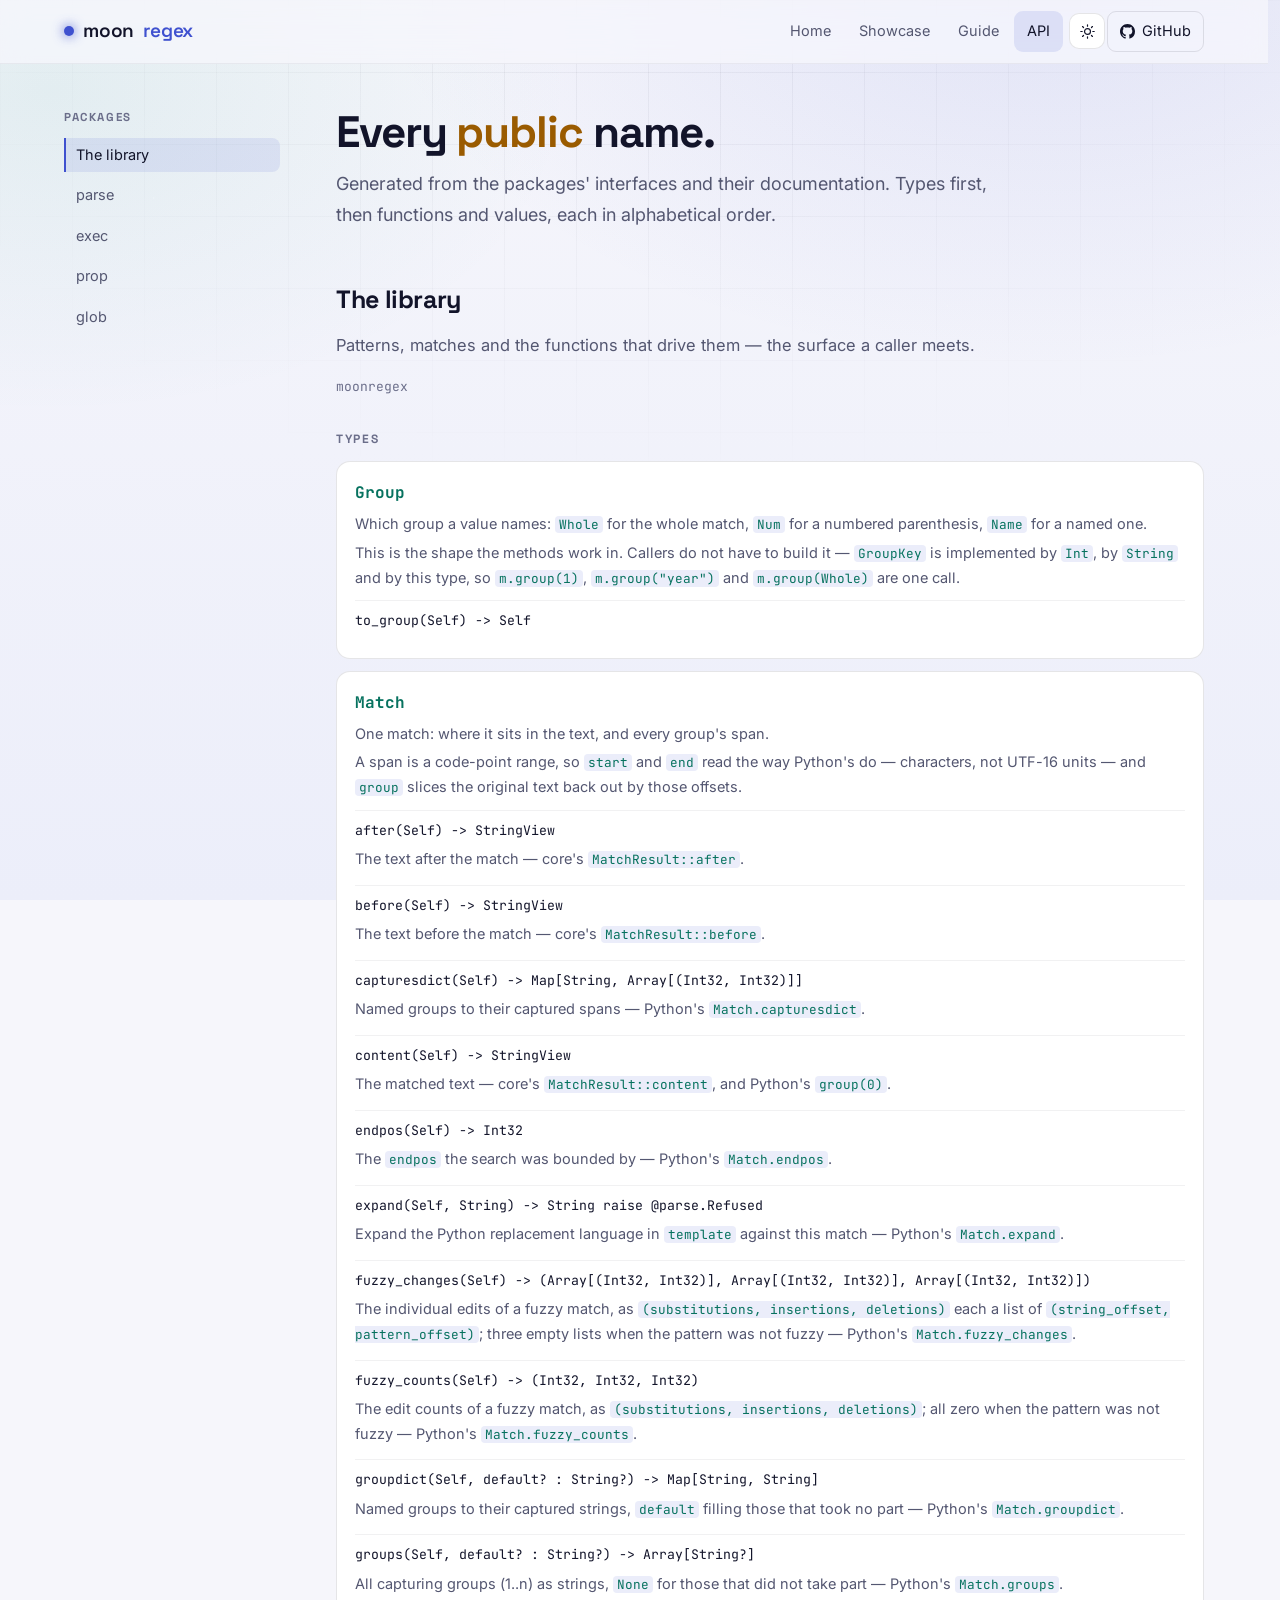
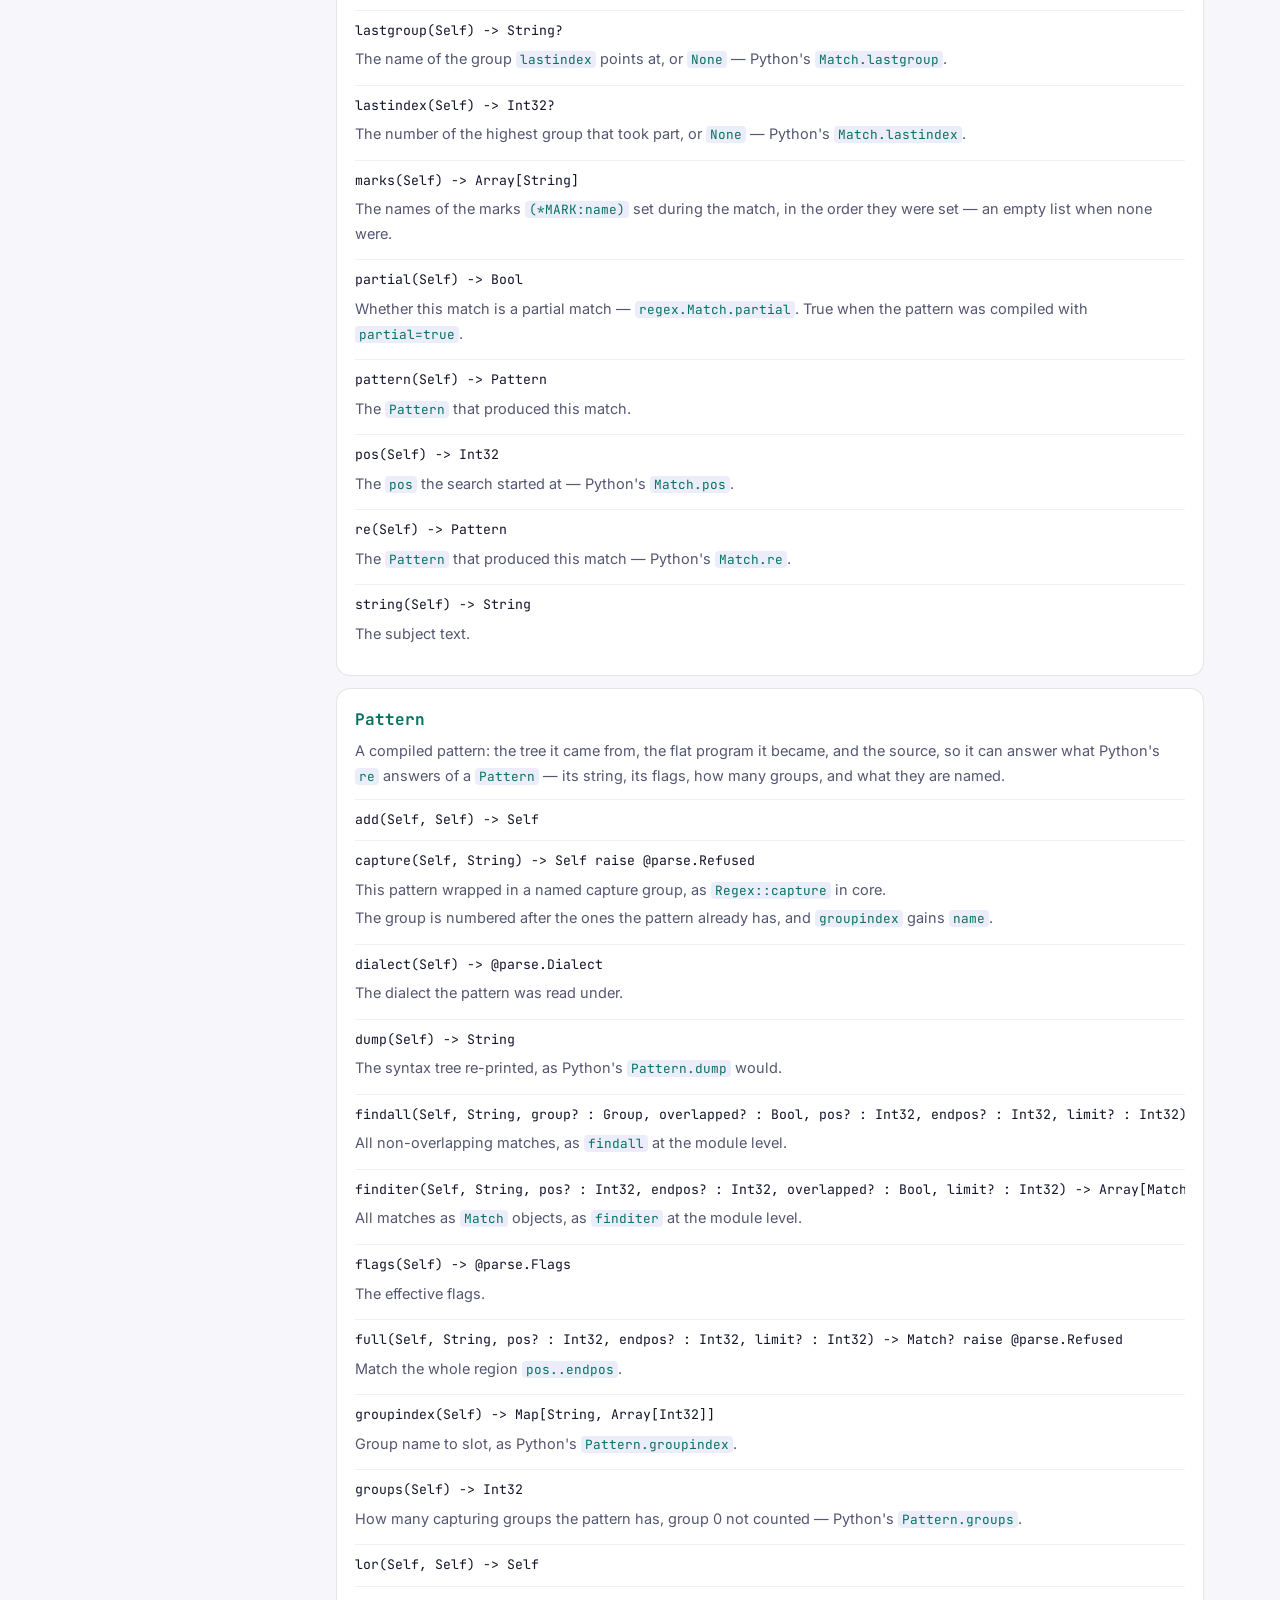
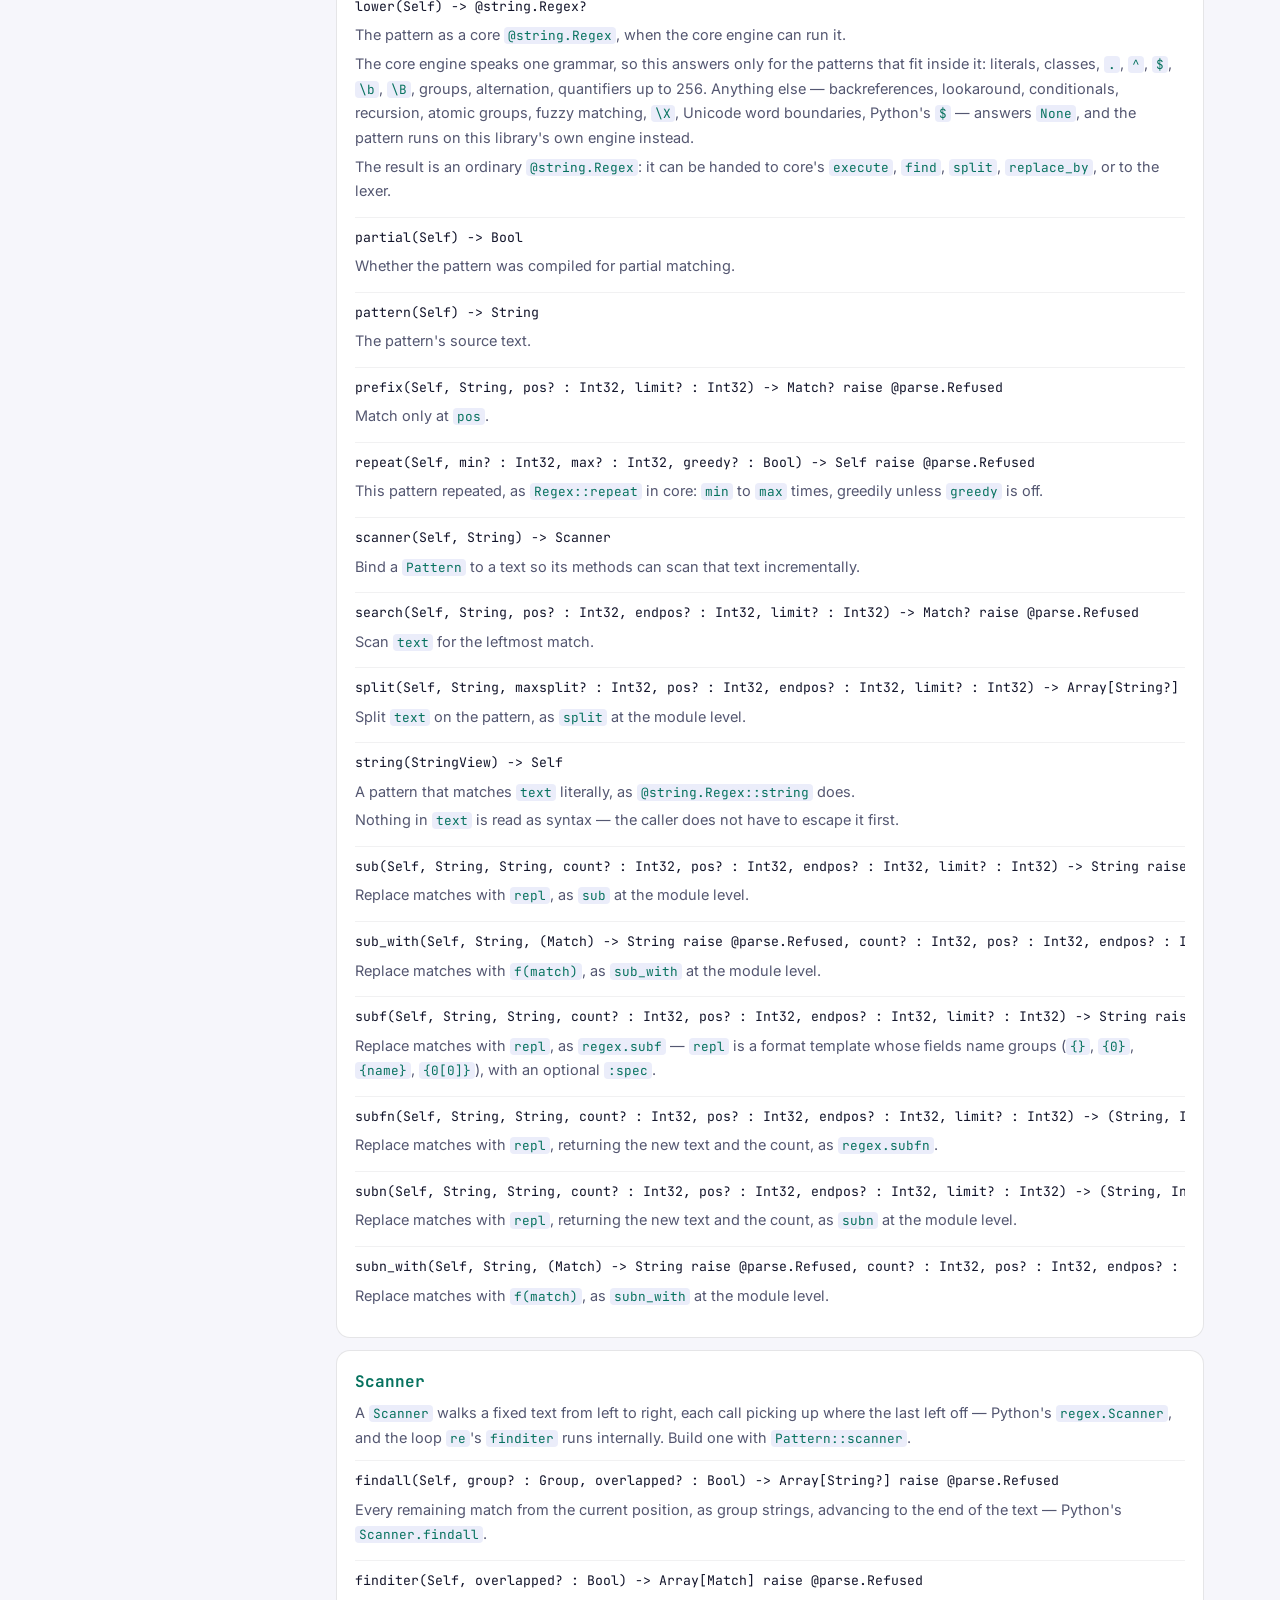
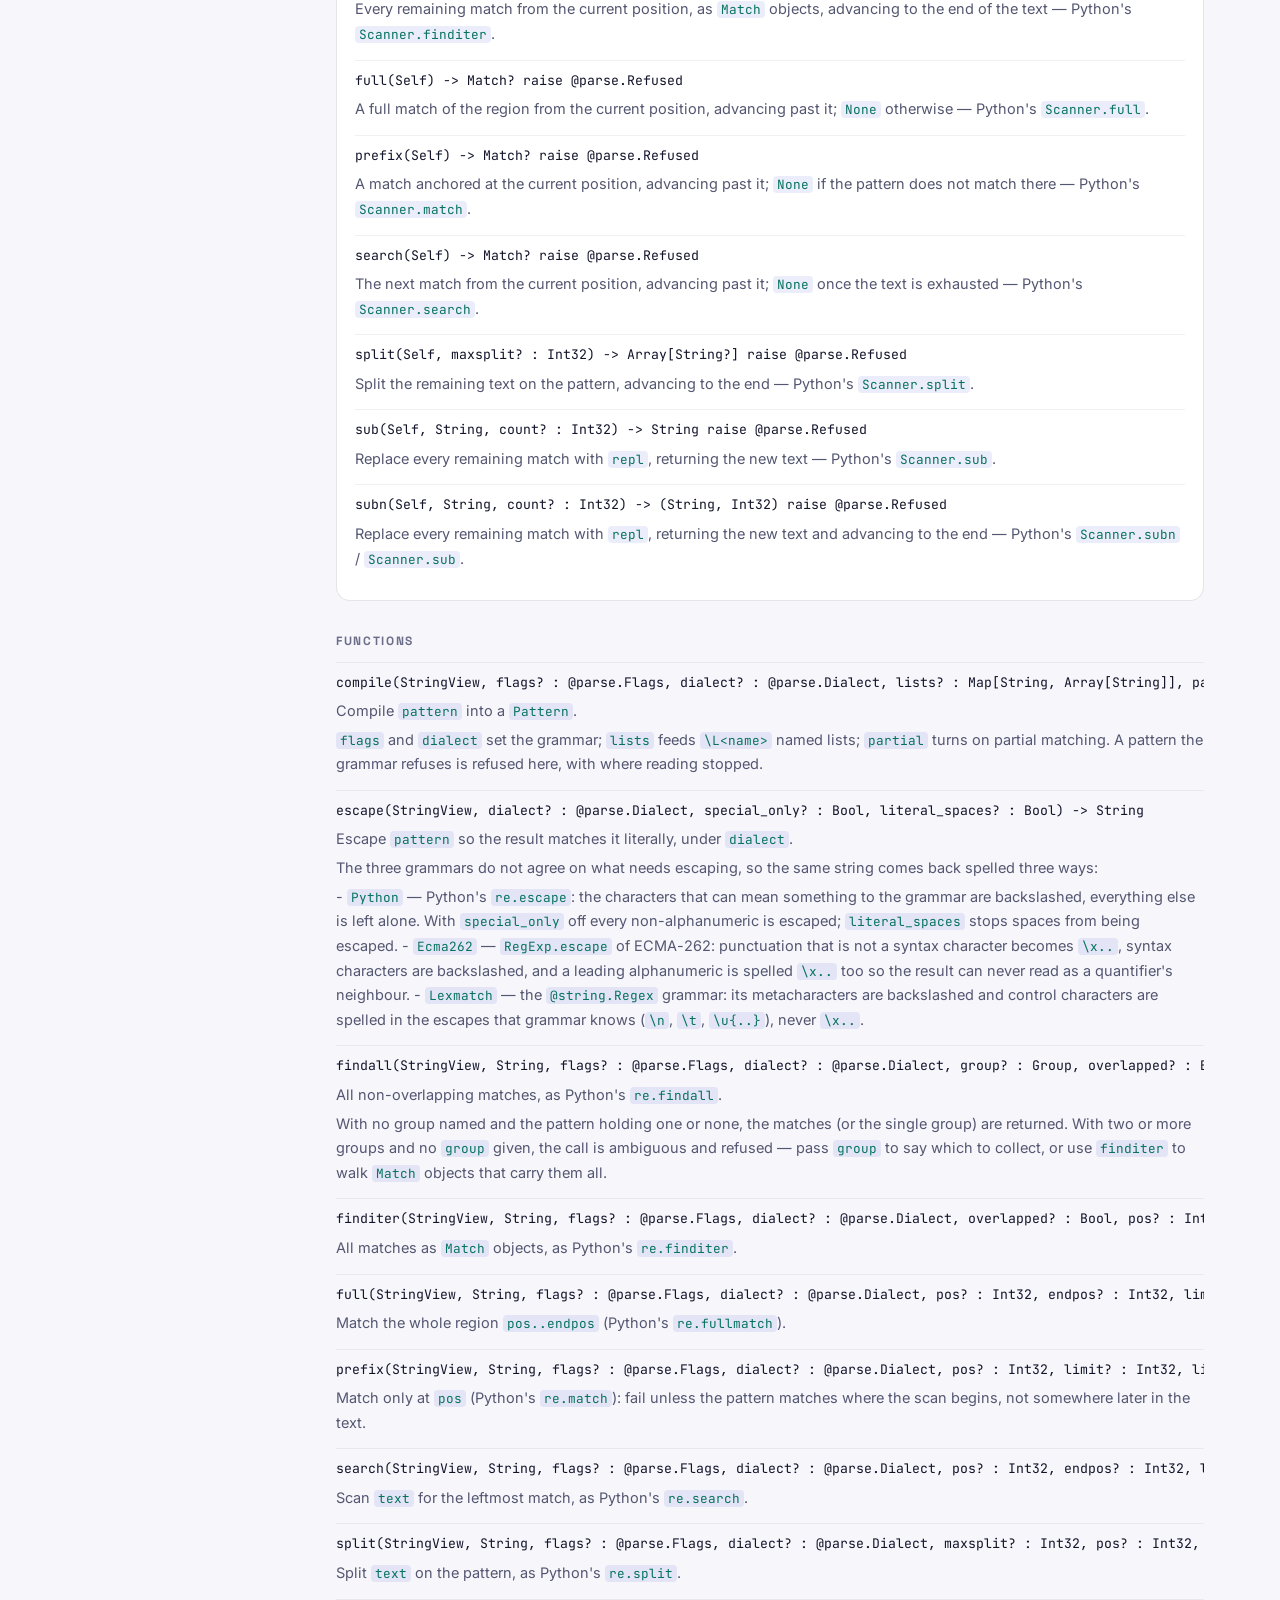
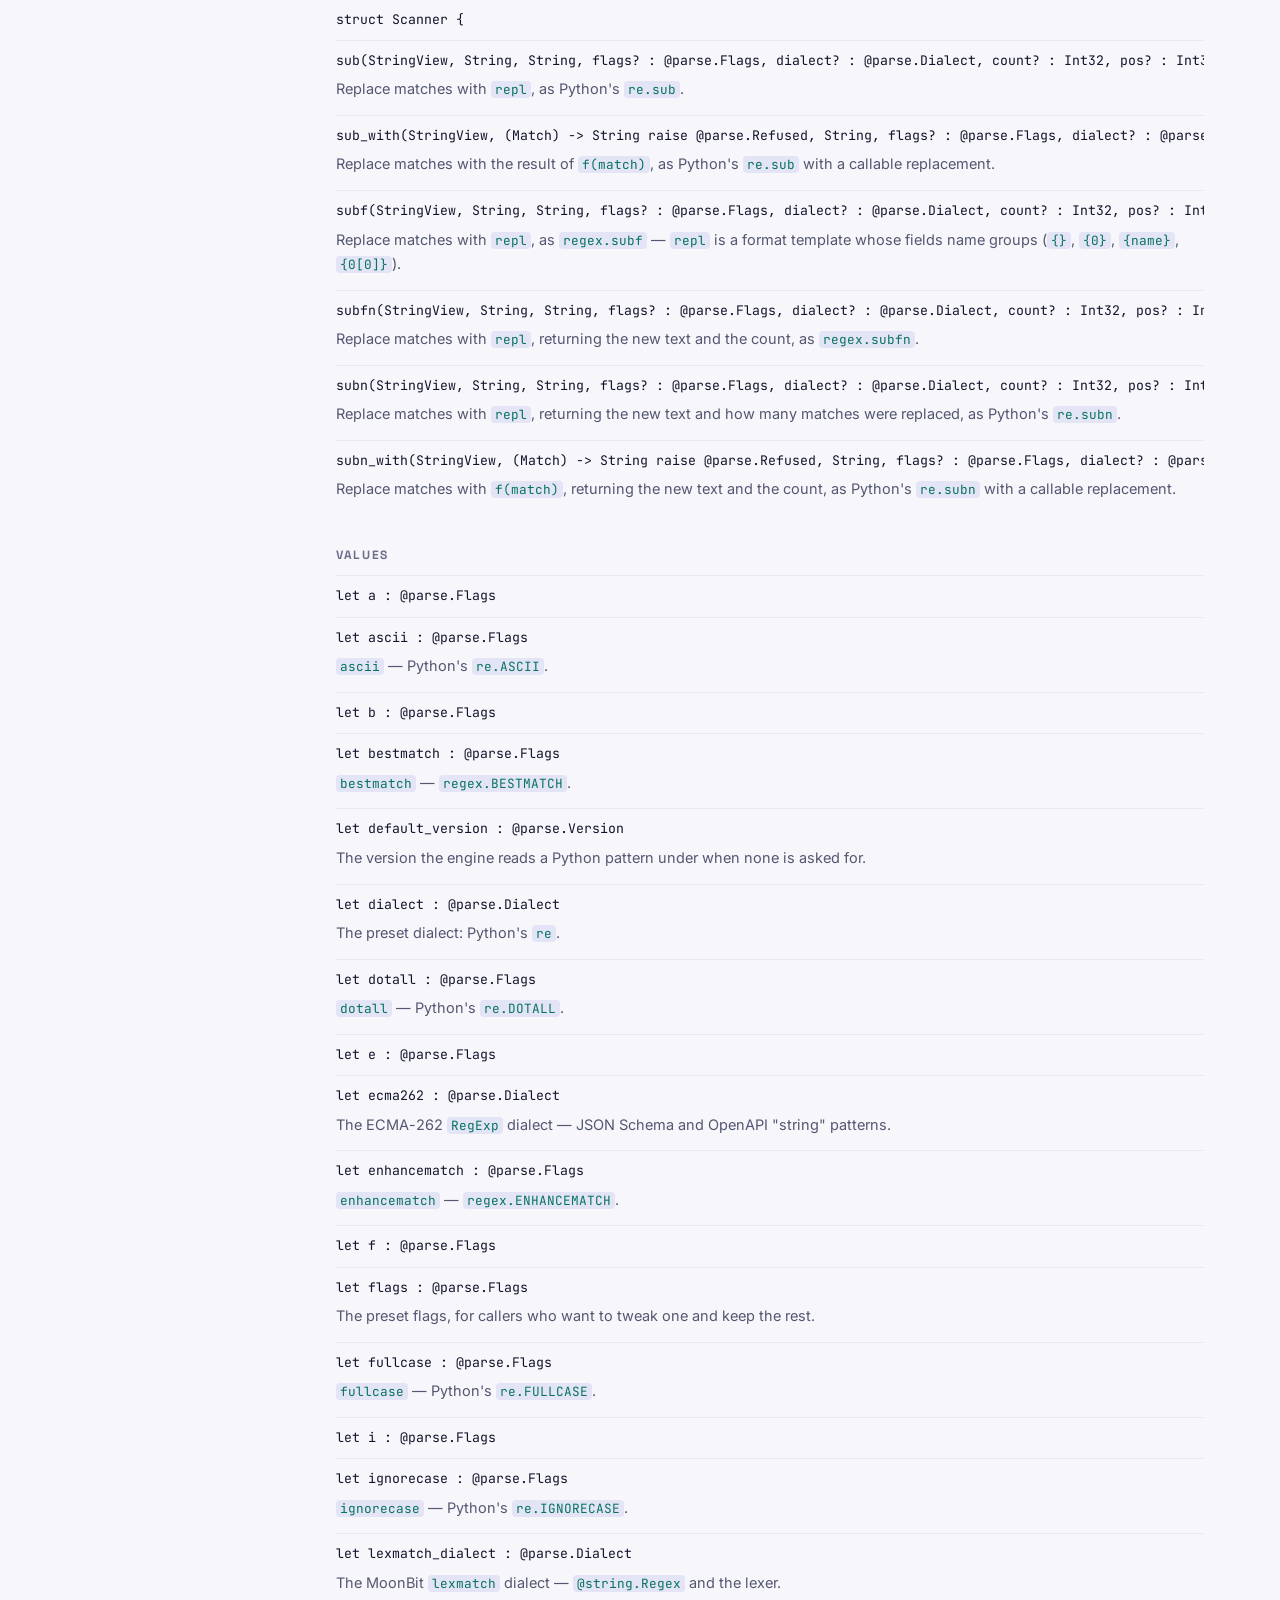
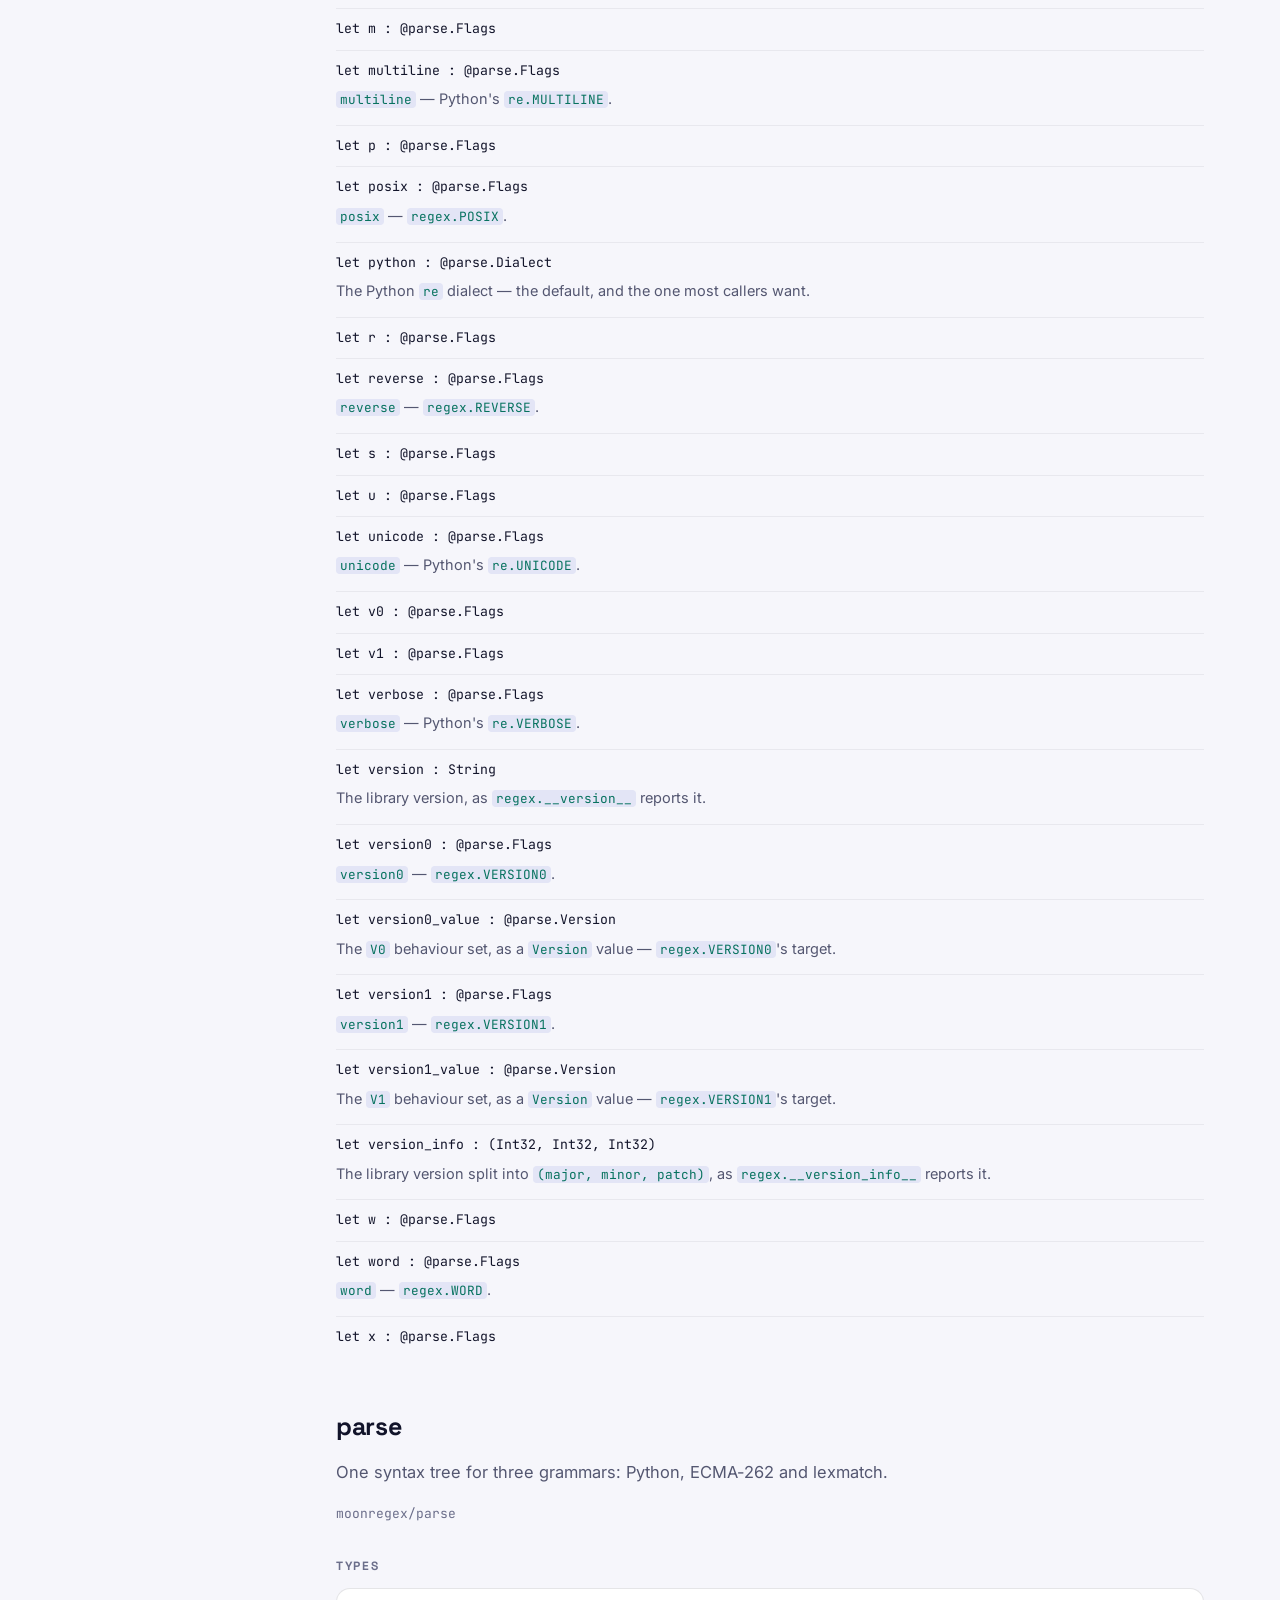
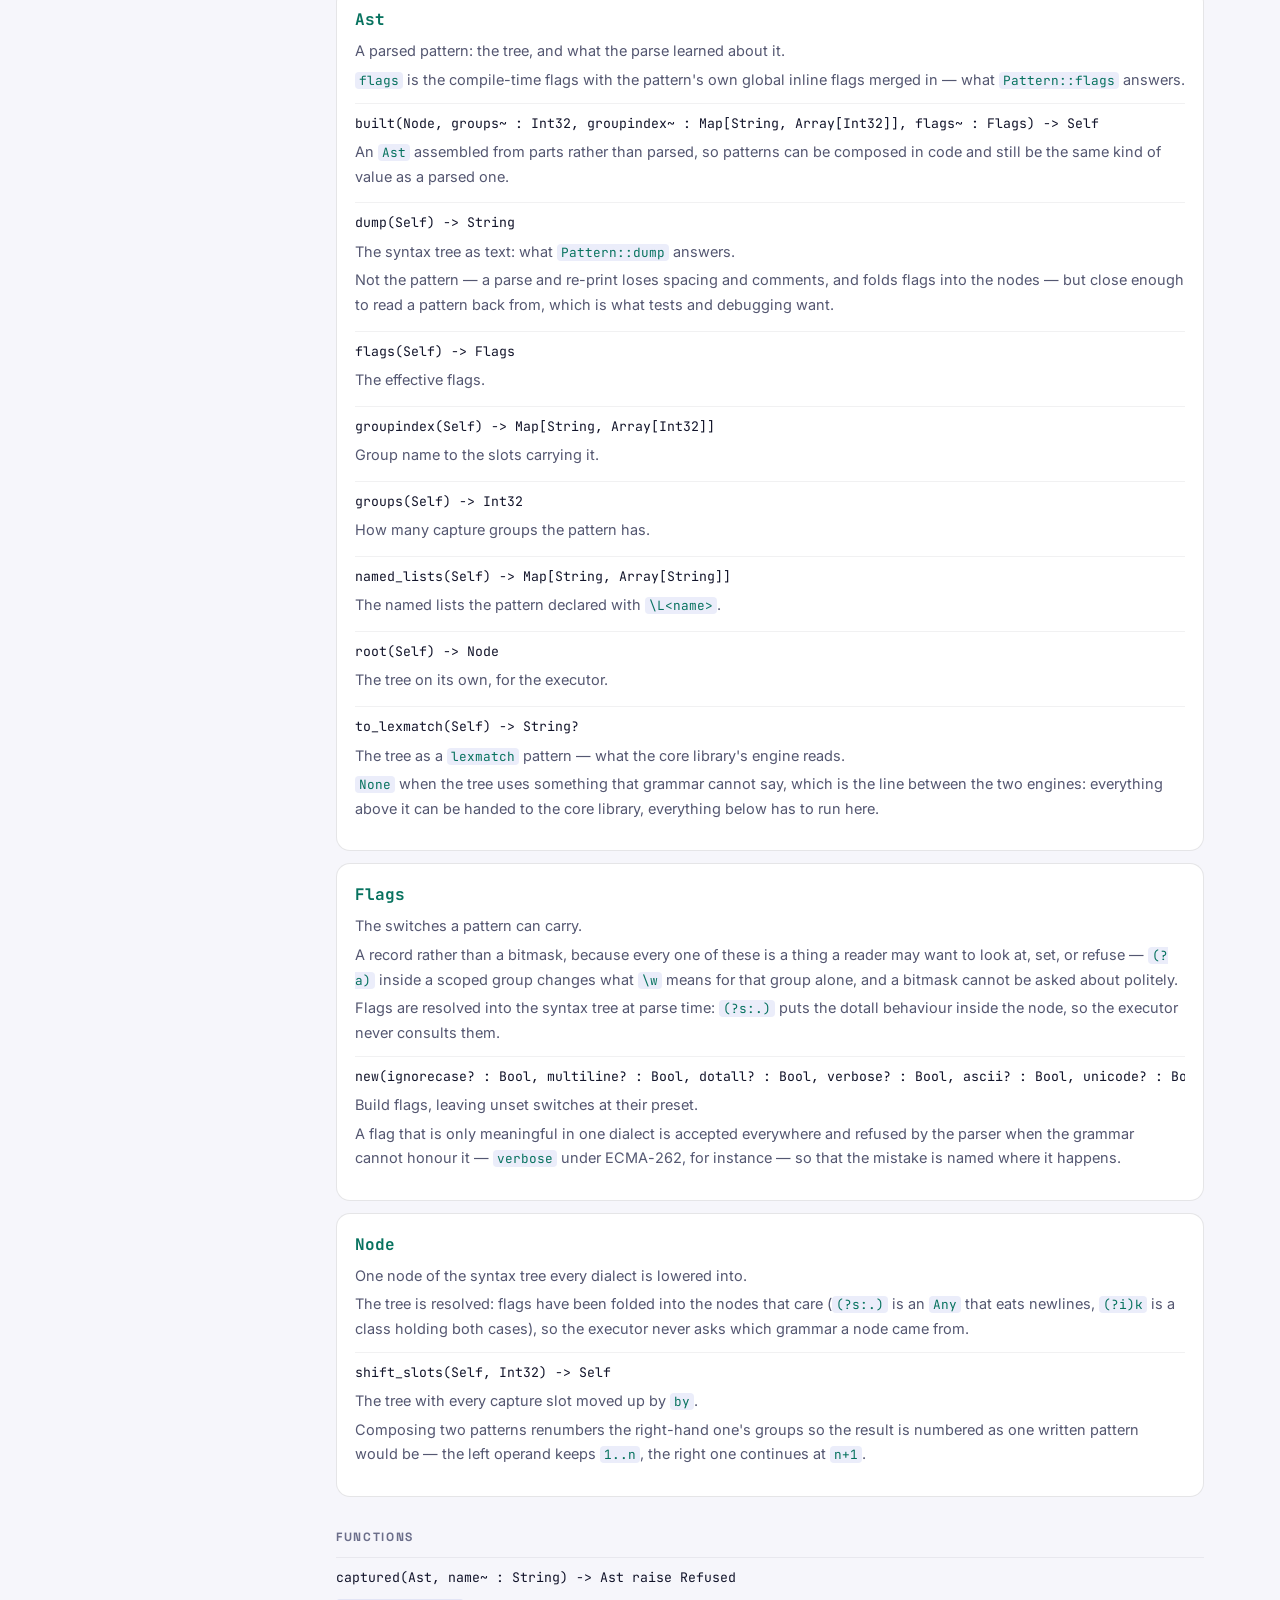
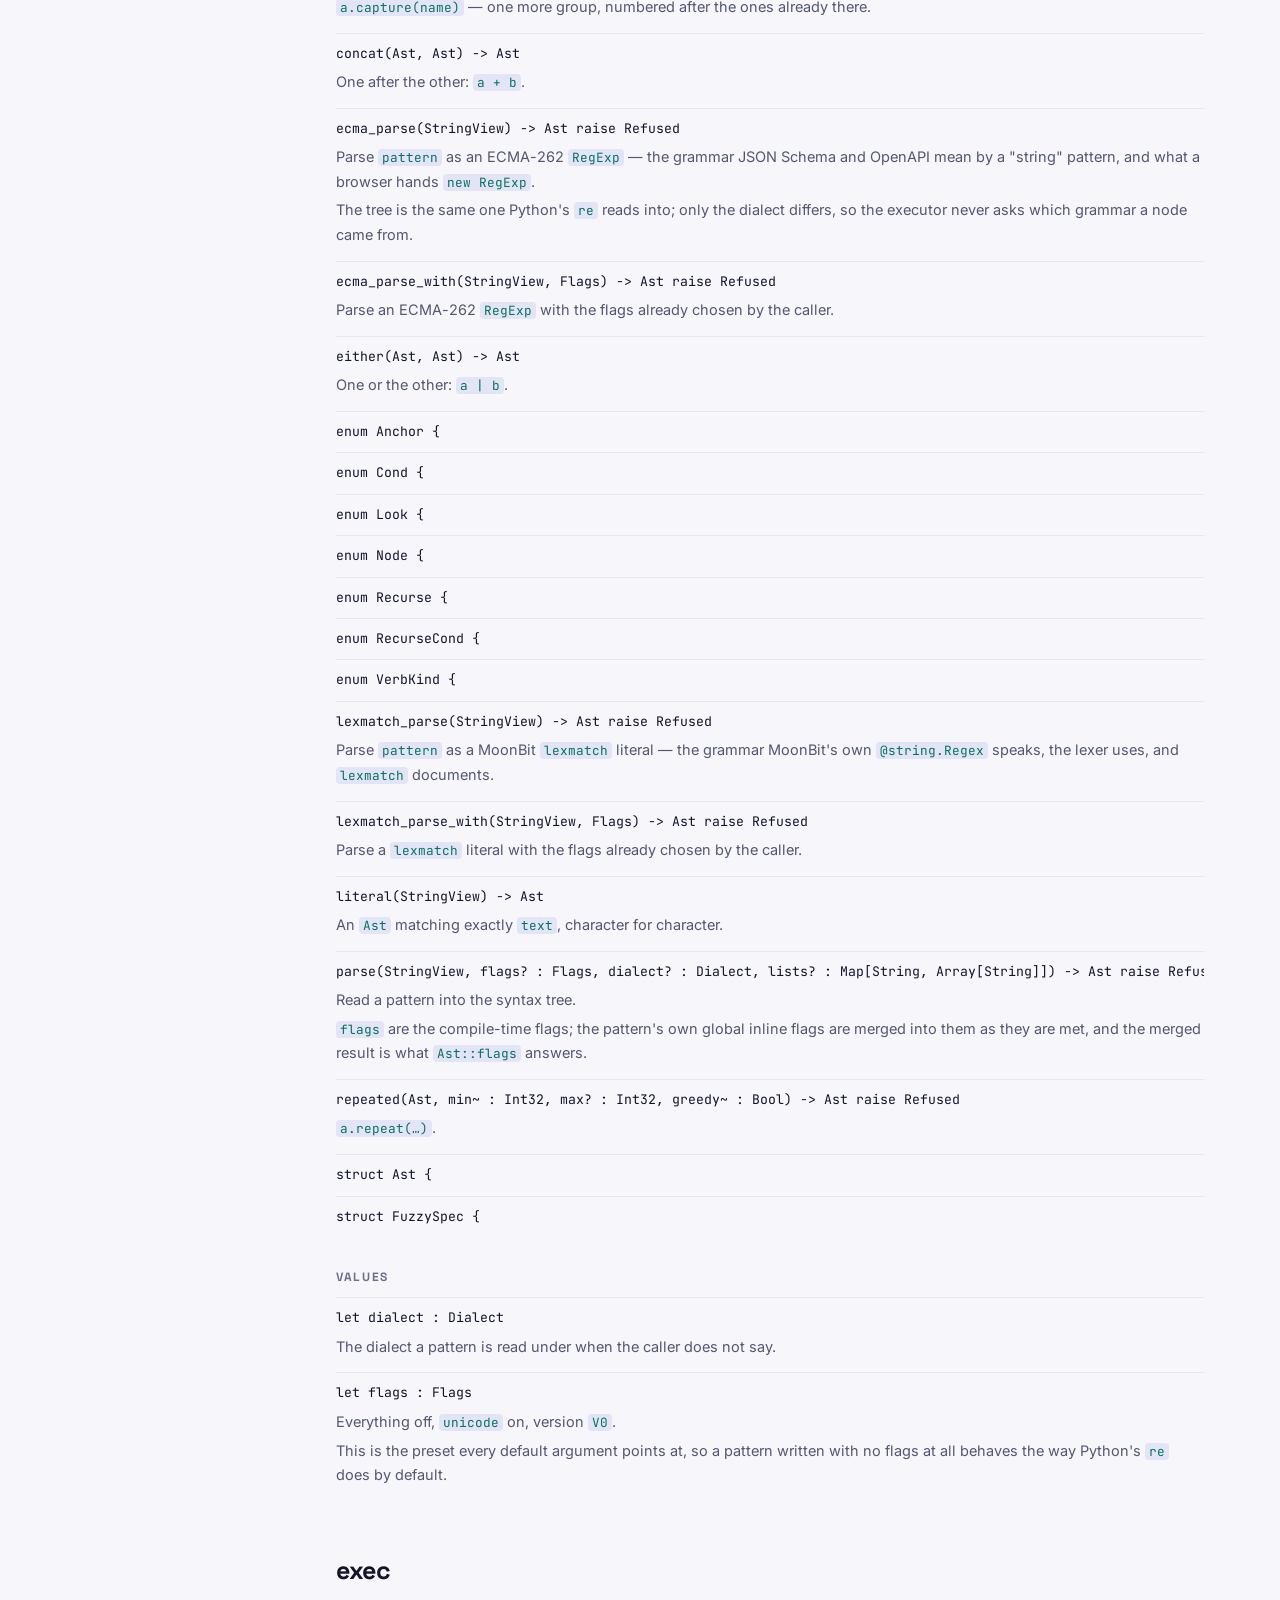
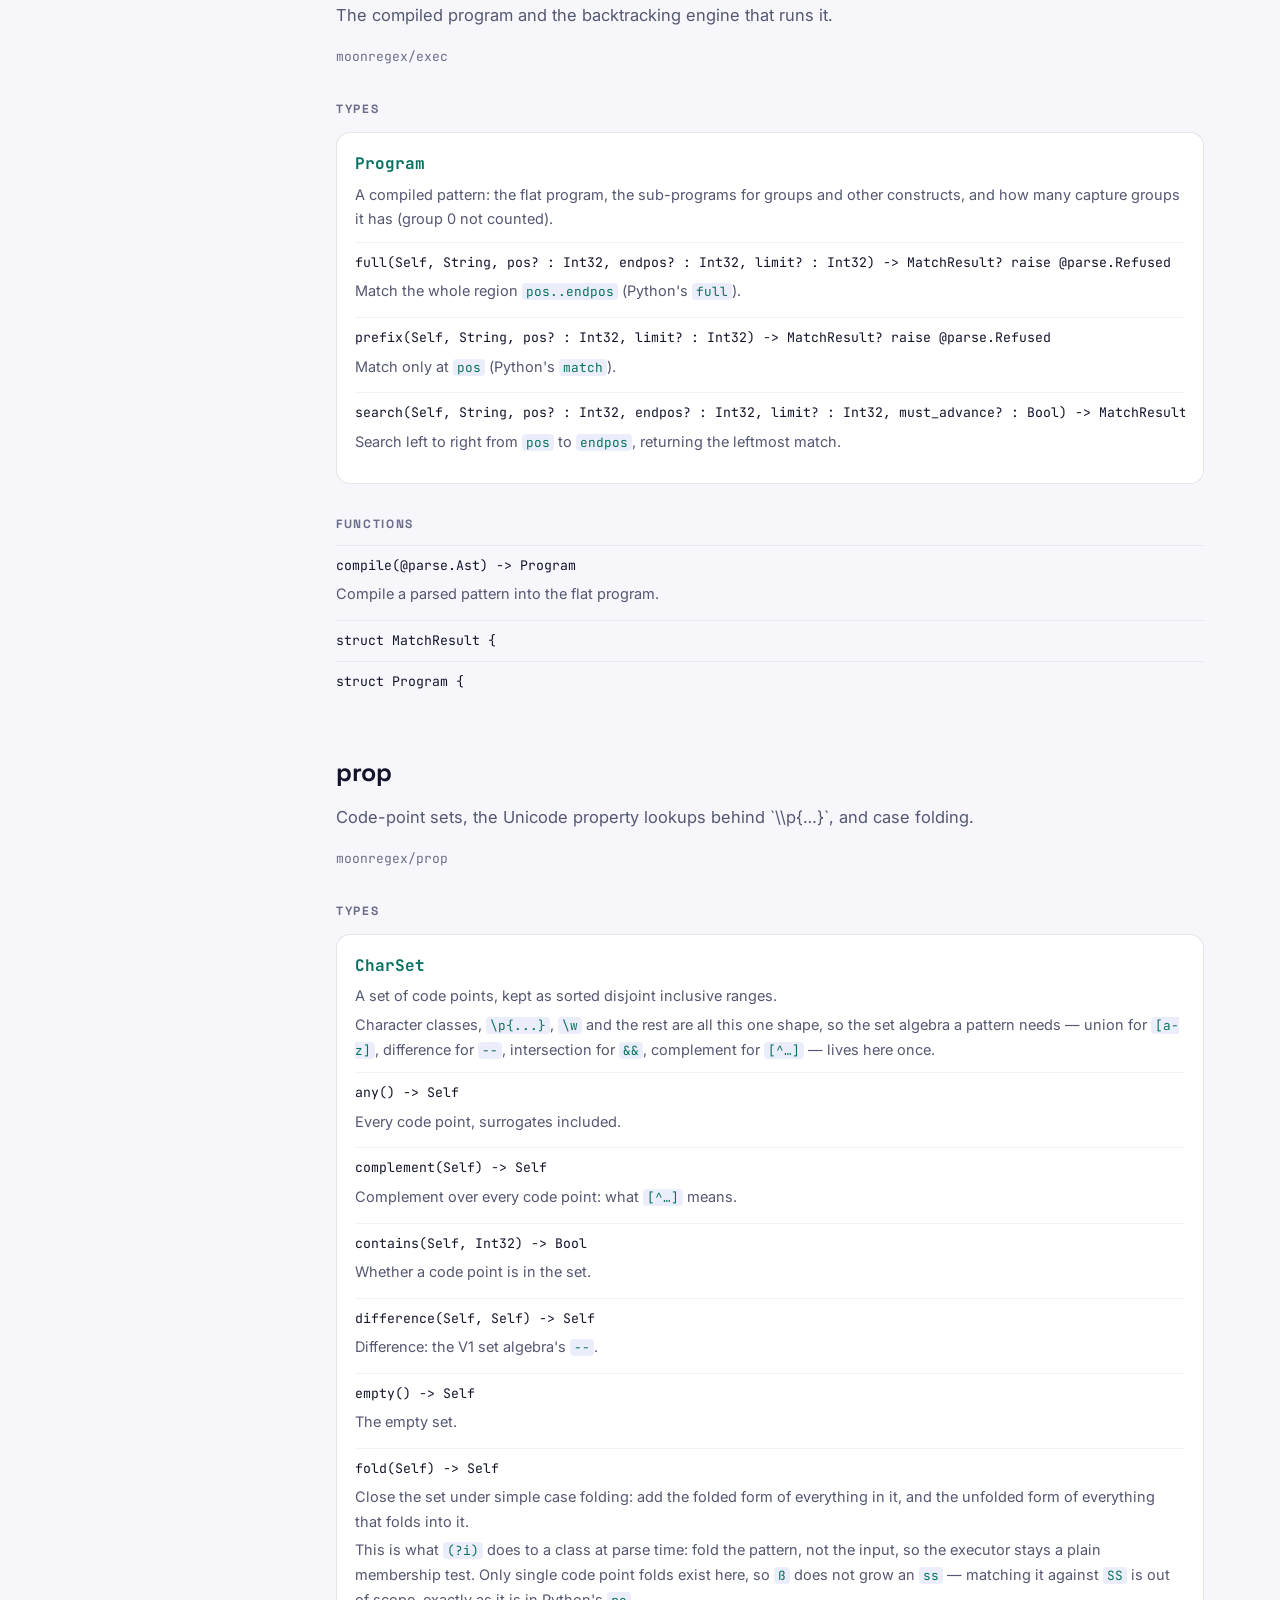
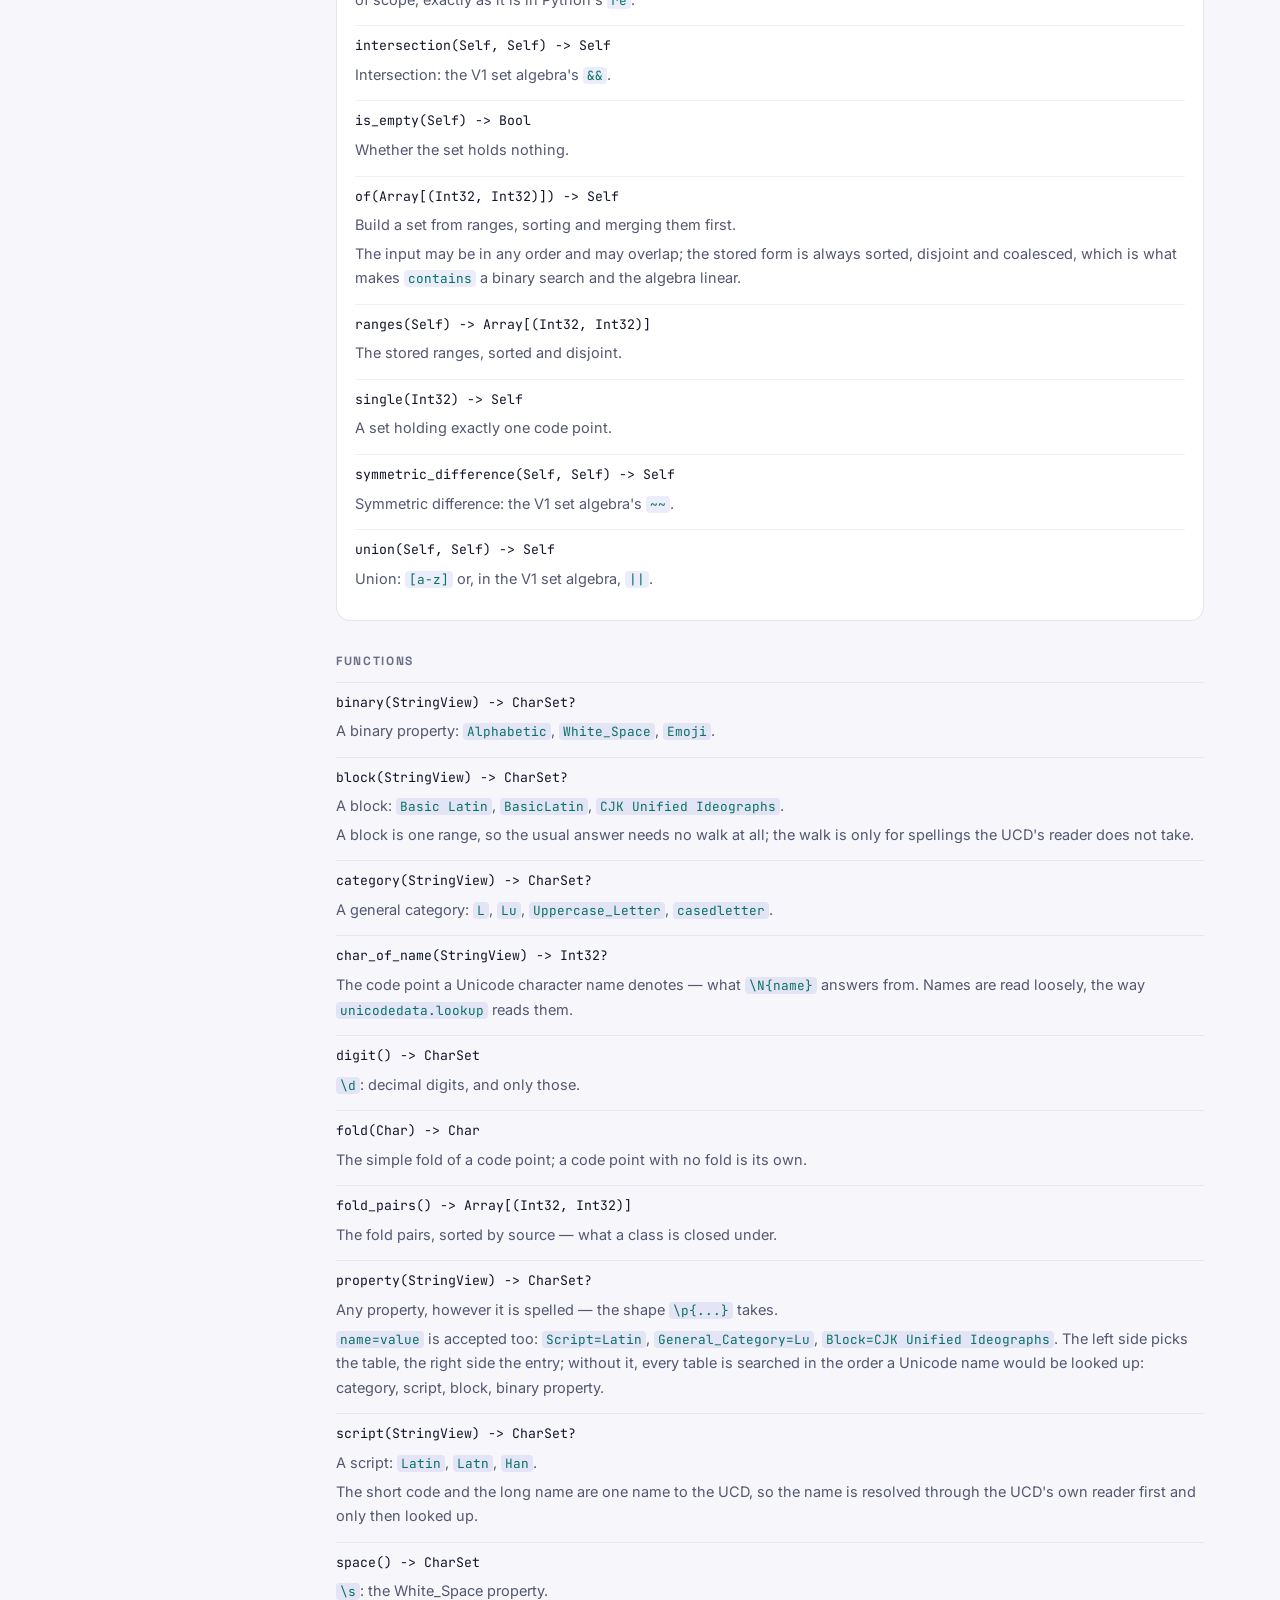
==== commit b0e36e1f: "docs(moonregex): the page scroll bar shows while the page moves or under the pointer and hides a mom" ====
--- a/docs/api.html
+++ b/docs/api.html
@@ -10,6 +10,7 @@
 <link rel="preconnect" href="https://fonts.gstatic.com" crossorigin />
 <link href="https://fonts.googleapis.com/css2?family=Space+Grotesk:wght@400;500;600;700&family=JetBrains+Mono:wght@400;500;700&family=Inter:wght@400;500;600&display=swap" rel="stylesheet" />
 <link rel="stylesheet" href="./assets/site.css" />
+<script type="module" src="assets/scrollbar.js"></script>
 <script>
   (function () {
     try {
--- a/docs/assets/site.css
+++ b/docs/assets/site.css
@@ -29,9 +29,16 @@
   --c-com: #85839f;
   --c-num: #ffc857;
 
-  --sb-track: #0a0c17;
-  --sb-thumb: #24284a;
-  --sb-thumb-hover: #333a66;
+  /* Scrollbars are painted from `--sb-*`; `--sb-*-base` is what the theme
+     actually wants. The split exists so the page's own bar can be emptied at
+     scroll 0 without emptying every content scroller with it — see the reveal
+     rule further down. */
+  --sb-track-base: #05070f;
+  --sb-thumb-base: #555fa0;
+  --sb-thumb-hover-base: #6a75b9;
+  --sb-track: var(--sb-track-base);
+  --sb-thumb: var(--sb-thumb-base);
+  --sb-thumb-hover: var(--sb-thumb-hover-base);
 
   /* A card's shadow is a token: on a dark page it has to be a wide, low
      black blur, on a light one a tight, faint blue one — the same rule would
@@ -80,9 +87,9 @@
   --shadow-raise: 0 14px 30px -22px rgba(21, 26, 62, 0.28);
   --shadow-nav: 0 8px 22px -18px rgba(21, 26, 62, 0.35);
 
-  --sb-track: #eceefa;
-  --sb-thumb: #c3c7de;
-  --sb-thumb-hover: #a8adcb;
+  --sb-track-base: #e2e5f4;
+  --sb-thumb-base: #7881ad;
+  --sb-thumb-hover-base: #5f6899;
 
   --glow-a: rgba(63, 81, 207, 0.12);
   --glow-b: rgba(10, 143, 122, 0.08);
@@ -93,20 +100,71 @@
 
 html {
   scroll-behavior: smooth;
-  scrollbar-width: thin;
-  scrollbar-color: var(--sb-thumb) var(--sb-track);
+  /* Reserve the strip whether or not the page scrolls, so a page that grows
+     (the playground's results, say) never shifts sideways when the bar
+     appears. */
+  scrollbar-gutter: stable;
+}
+
+/* Firefox has no `::-webkit-scrollbar`, so it gets the two standard
+   properties. Chrome honours them *as well as* the pseudo-elements and ends up
+   painting a second, thinner bar inside the same gutter — two stubs at the top
+   and bottom of the page that make the scrollbar look broken. One path or the
+   other, never both. `body` is named because the page's `overflow-x` hands the
+   viewport scroll to the body box, and the bar is then resolved there. */
+@supports not selector(::-webkit-scrollbar) {
+  html, body {
+    scrollbar-width: thin;
+    scrollbar-color: var(--sb-thumb) var(--sb-track);
+  }
+  pre, .term pre, .sig {
+    scrollbar-width: thin;
+    scrollbar-color: var(--sb-thumb) transparent;
+  }
 }
 
 /* Our scrollbar, not the system's. Every scroller in the site gets it. */
-::-webkit-scrollbar { width: 10px; height: 10px; }
+::-webkit-scrollbar { width: 12px; height: 12px; }
 ::-webkit-scrollbar-track { background: var(--sb-track); }
 ::-webkit-scrollbar-thumb {
   background: var(--sb-thumb);
-  border-radius: 999px;
+  /* The border is the track's colour, so the thumb reads as a rounded bar set
+     into the channel. (A transparent border with `background-clip` looks
+     tidier in theory but Chrome paints two stubs at the ends of the bar and
+     leaves the thumb floating 13px below the top — which is exactly what makes
+     a scrollbar look missing at the top of a page.) */
   border: 2px solid var(--sb-track);
+  border-radius: 6px;
 }
 ::-webkit-scrollbar-thumb:hover { background: var(--sb-thumb-hover); }
 ::-webkit-scrollbar-corner { background: var(--sb-track); }
+/* No arrow buttons: Chrome draws them on Windows, and a 3px stub above the
+   thumb reads as a second, broken scrollbar. */
+::-webkit-scrollbar-button { display: none; width: 0; height: 0; }
+
+/* At the very top of a page the page's own bar empties out, so the opening
+   frame is one unbroken surface; it fills back in on the first pixel of scroll
+   (`html.is-scrolled`, set by site.js) and empties again at 0. Only paint
+   changes — the bar keeps its 12px, so nothing moves.
+
+   The emptying is done through the tokens, not by qualifying the
+   `::-webkit-scrollbar-*` selectors with `html:not(.is-scrolled)`: Chrome
+   resolves those per scroller and drops the entire bar as soon as a scoped
+   rule meets the unscoped width rule, which leaves the page with no visible
+   scrollbar at all once you scroll. */
+html:not(.is-scrolled) {
+  --sb-track: transparent;
+  --sb-thumb: transparent;
+  --sb-thumb-hover: transparent;
+}
+
+/* Content scrollers keep their bar at every scroll position: they are content,
+   not the page. Each sheet that owns scrollers opts them back in. */
+pre, .sig {
+  --sb-track: var(--sb-track-base);
+  --sb-thumb: var(--sb-thumb-base);
+  --sb-thumb-hover: var(--sb-thumb-hover-base);
+}
 
 body {
   margin: 0;
@@ -117,7 +175,10 @@
   line-height: 1.7;
   -webkit-font-smoothing: antialiased;
   font-variant-ligatures: no-contextual;
+  /* `clip` does not make the body a scroll container the way `hidden` does
+     (the older value stays as the fallback). */
   overflow-x: hidden;
+  overflow-x: clip;
 }
 
 a { color: var(--accent); text-decoration: none; }
@@ -504,7 +565,6 @@
 }
 .tabs button.active { color: #0a0c18; background: var(--accent); }
 [data-theme="light"] .tabs button.active { color: #fff; }
-.term pre, pre, .sig { scrollbar-width: thin; scrollbar-color: var(--sb-thumb) transparent; }
 .term pre {
   margin: 0; padding: 20px 22px; overflow-x: auto;
   font-family: var(--mono); font-size: 13.6px; line-height: 1.75;
@@ -719,3 +779,12 @@
   .nav-tools .cta { padding: 7px 9px; }
   .nav-tools { gap: 4px; }
 }
+
+/* The page scroll bar shows while the page moves or under the pointer and
+   hides a moment after; it keeps its place, so nothing shifts. */
+@supports selector(::-webkit-scrollbar) {
+  html:not(.scrolling)::-webkit-scrollbar-thumb { background: transparent; border-color: transparent; box-shadow: none; }
+}
+@supports not selector(::-webkit-scrollbar) {
+  html:not(.scrolling) { scrollbar-color: transparent transparent; }
+}
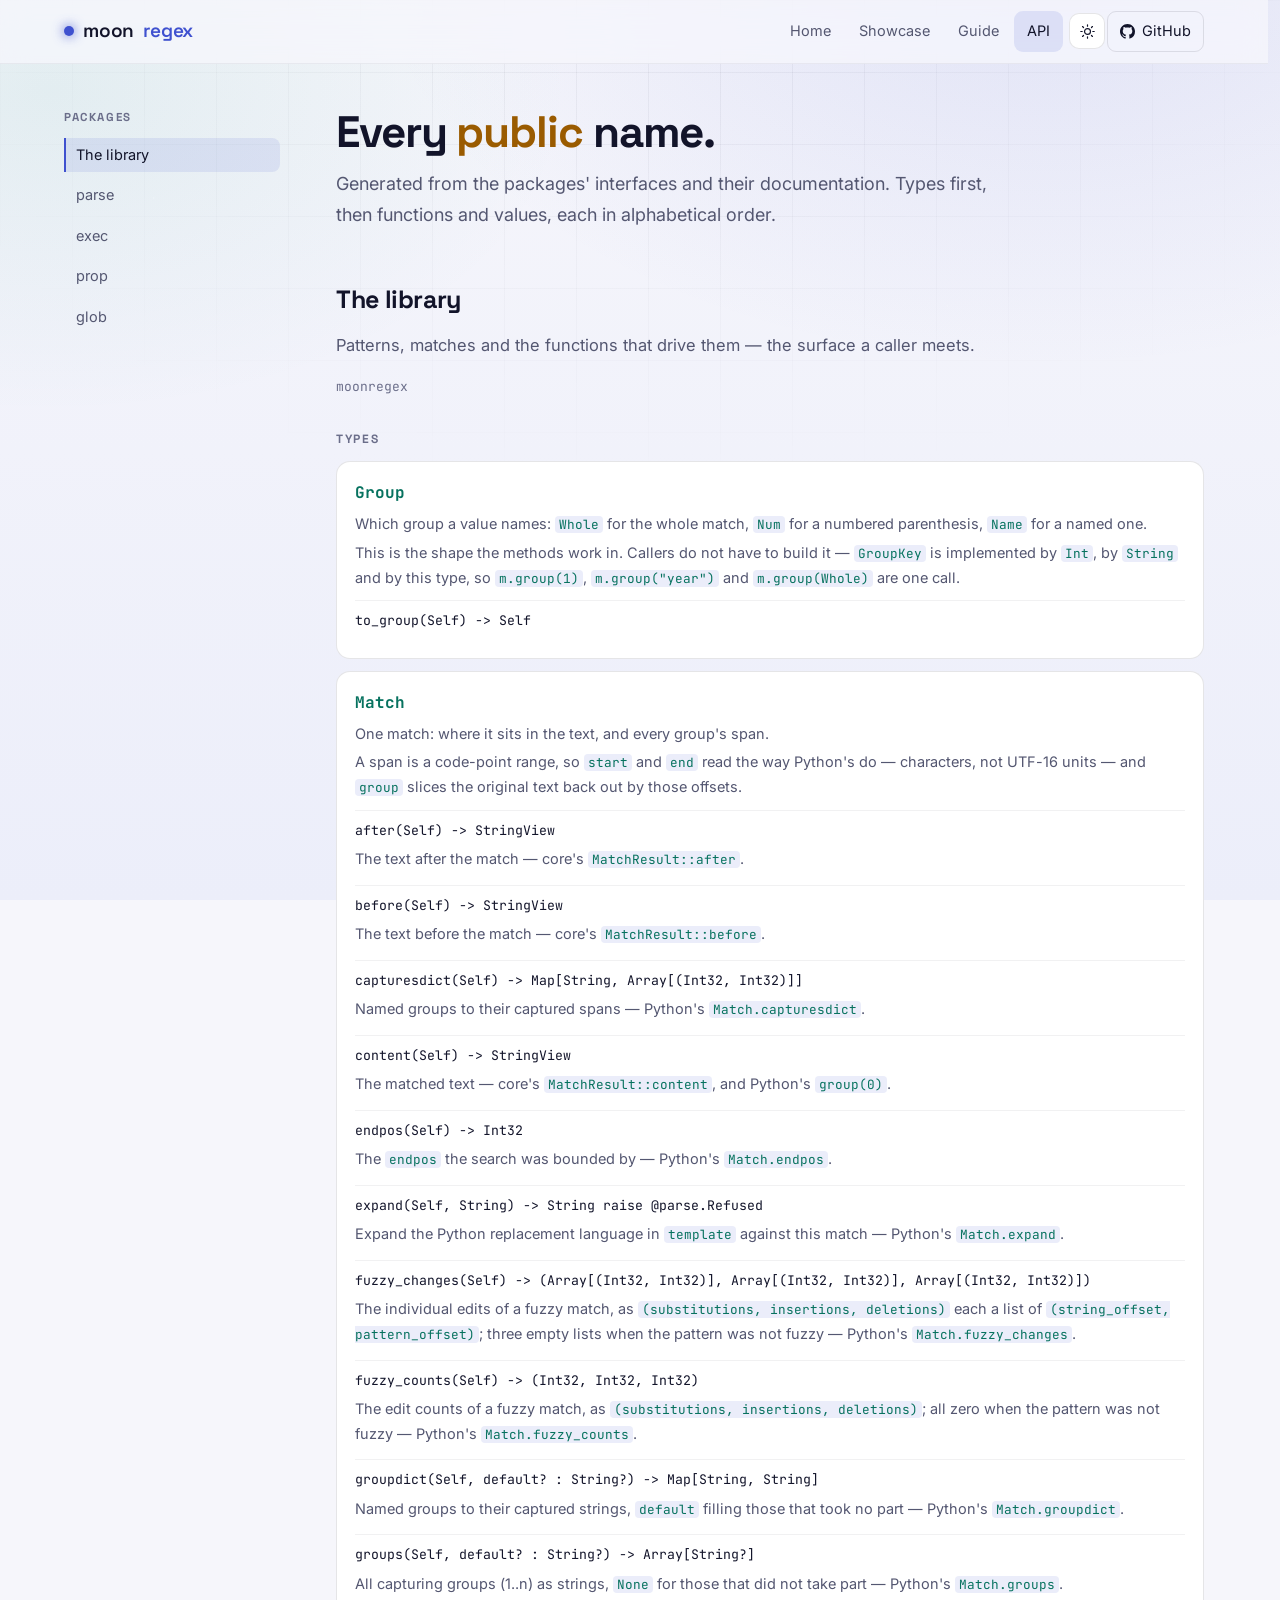
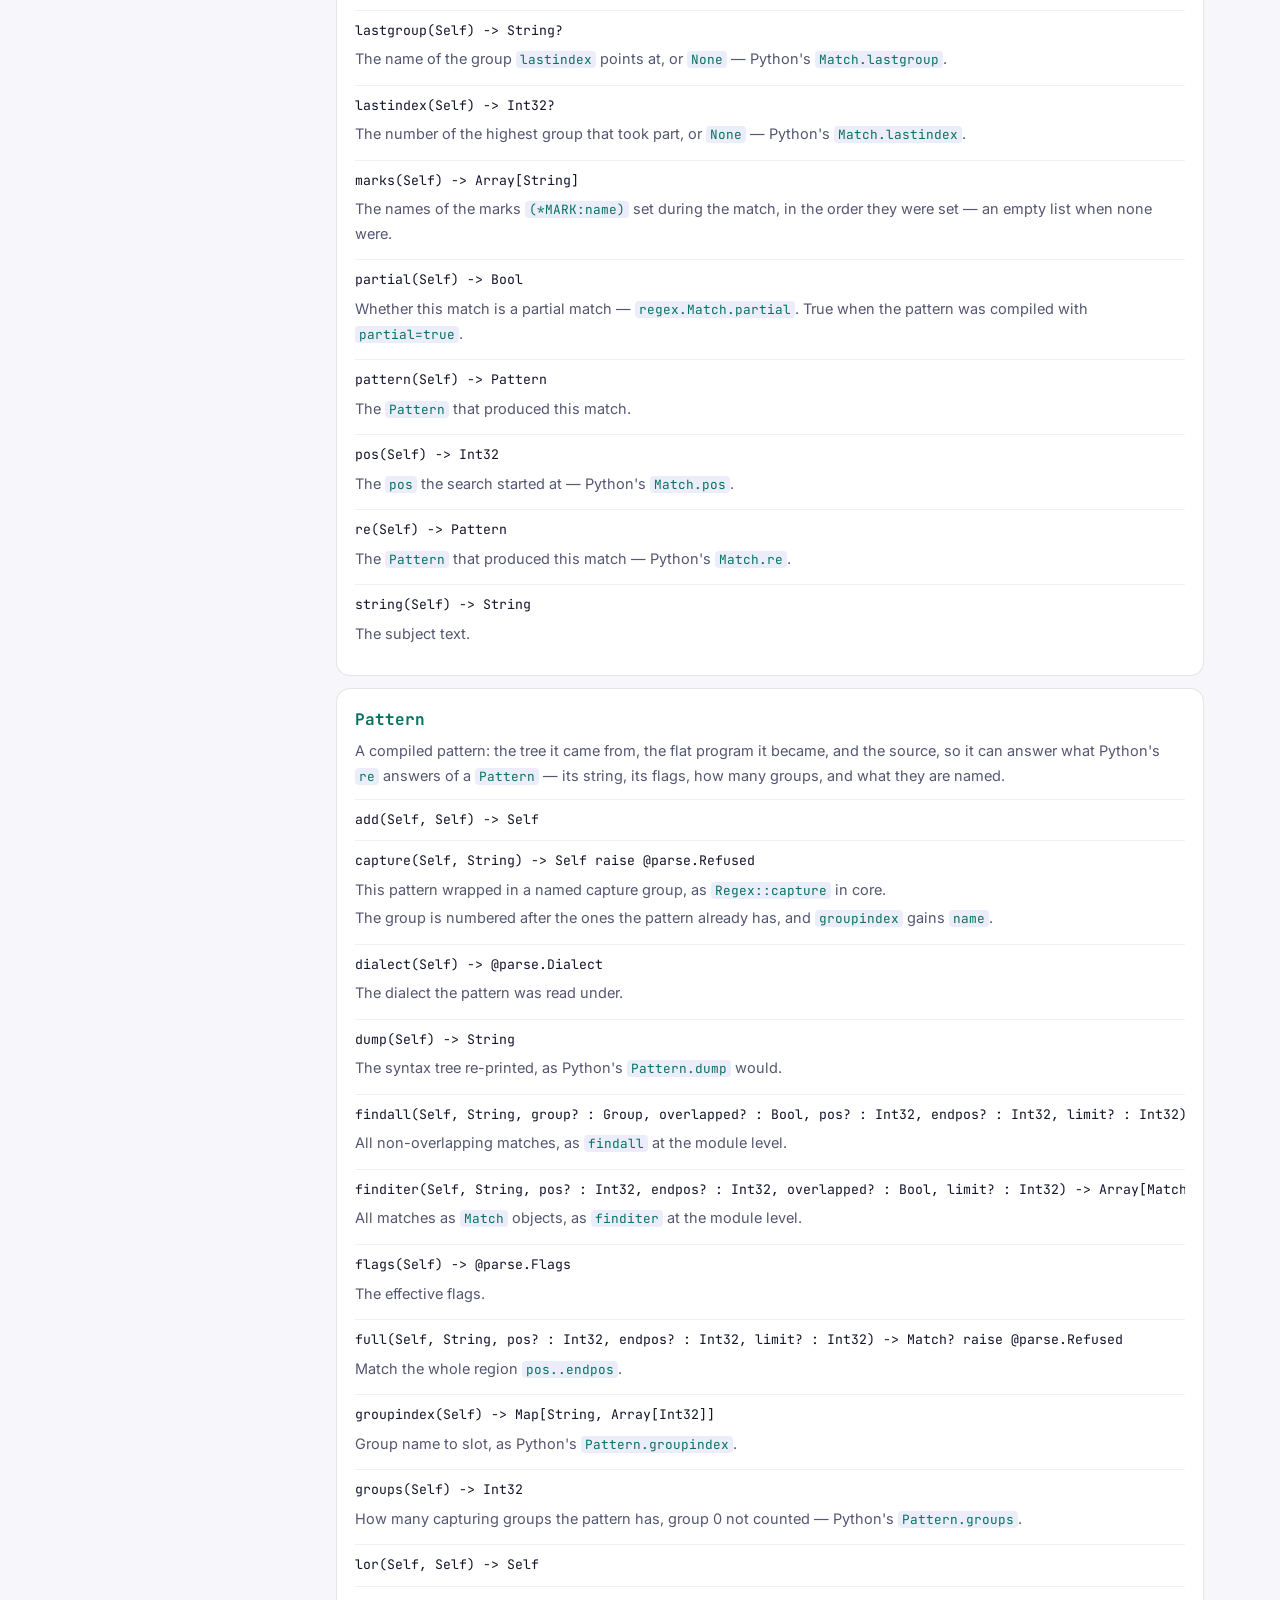
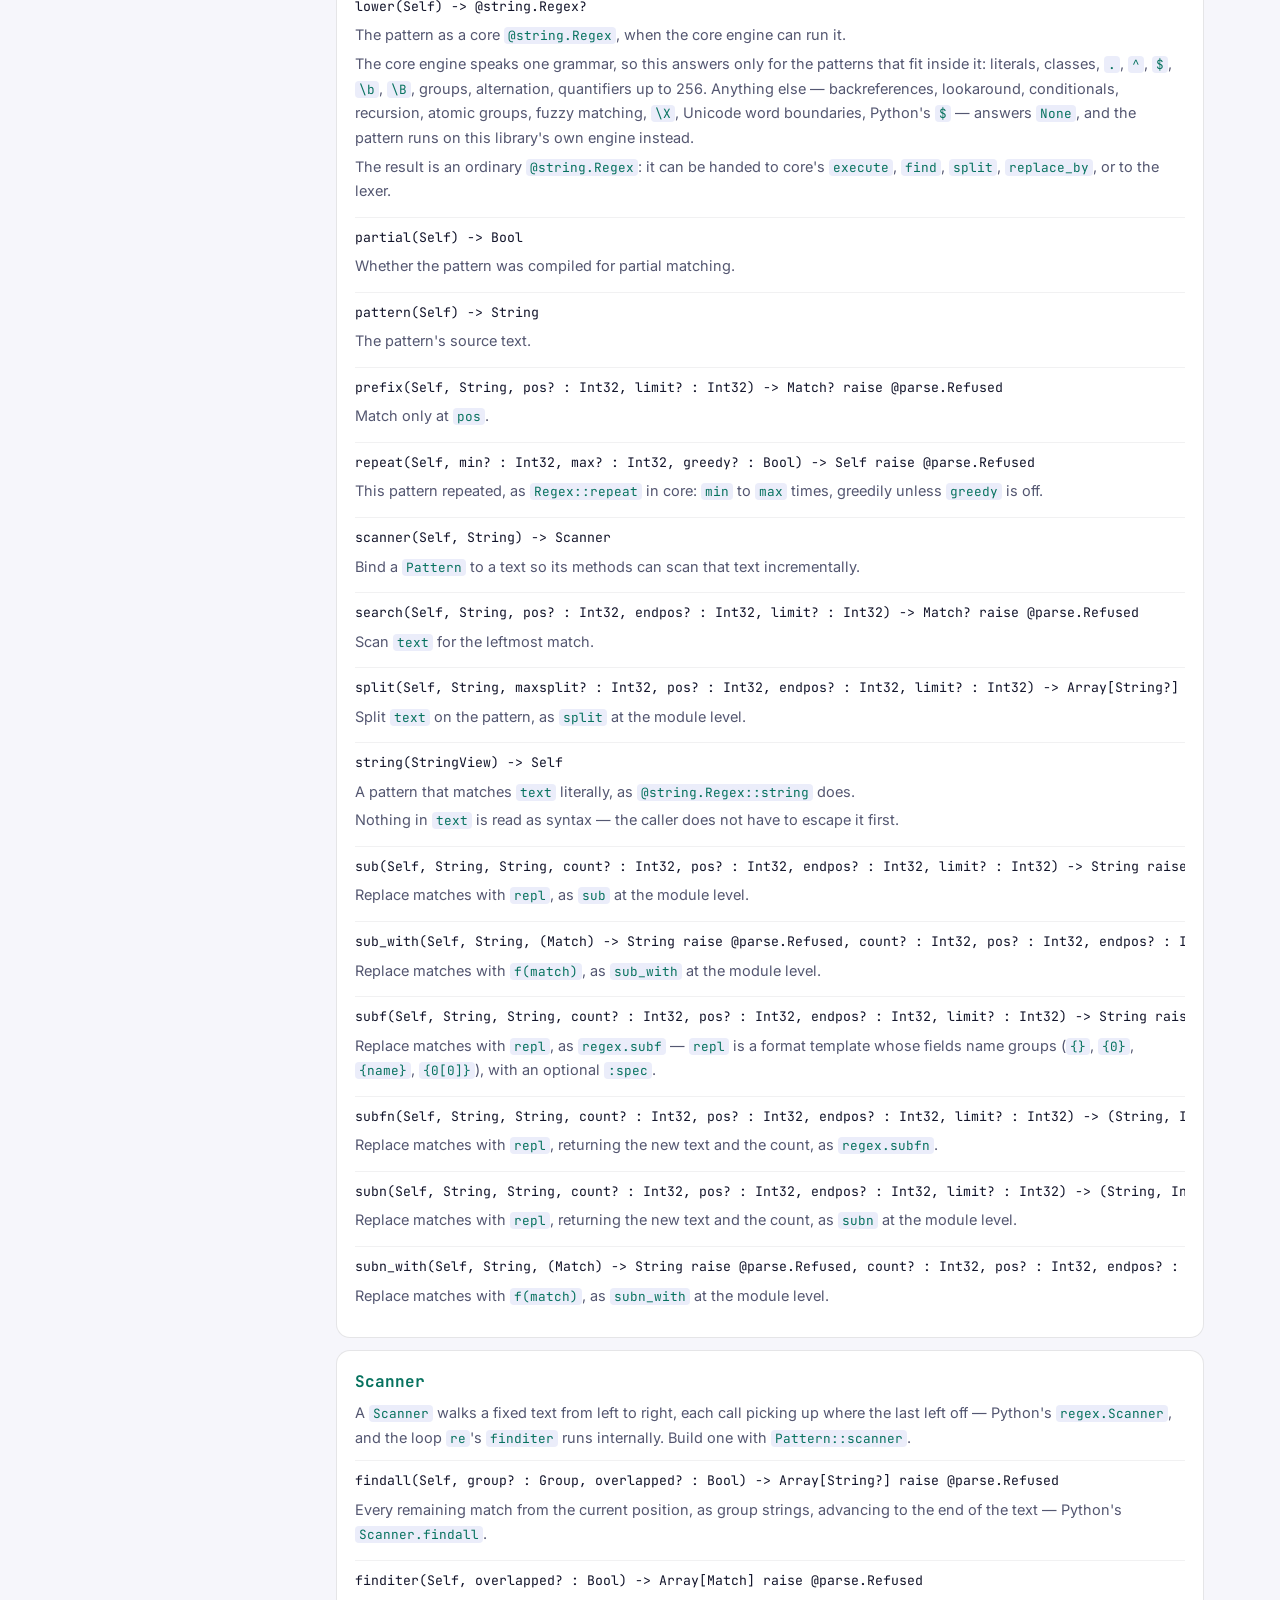
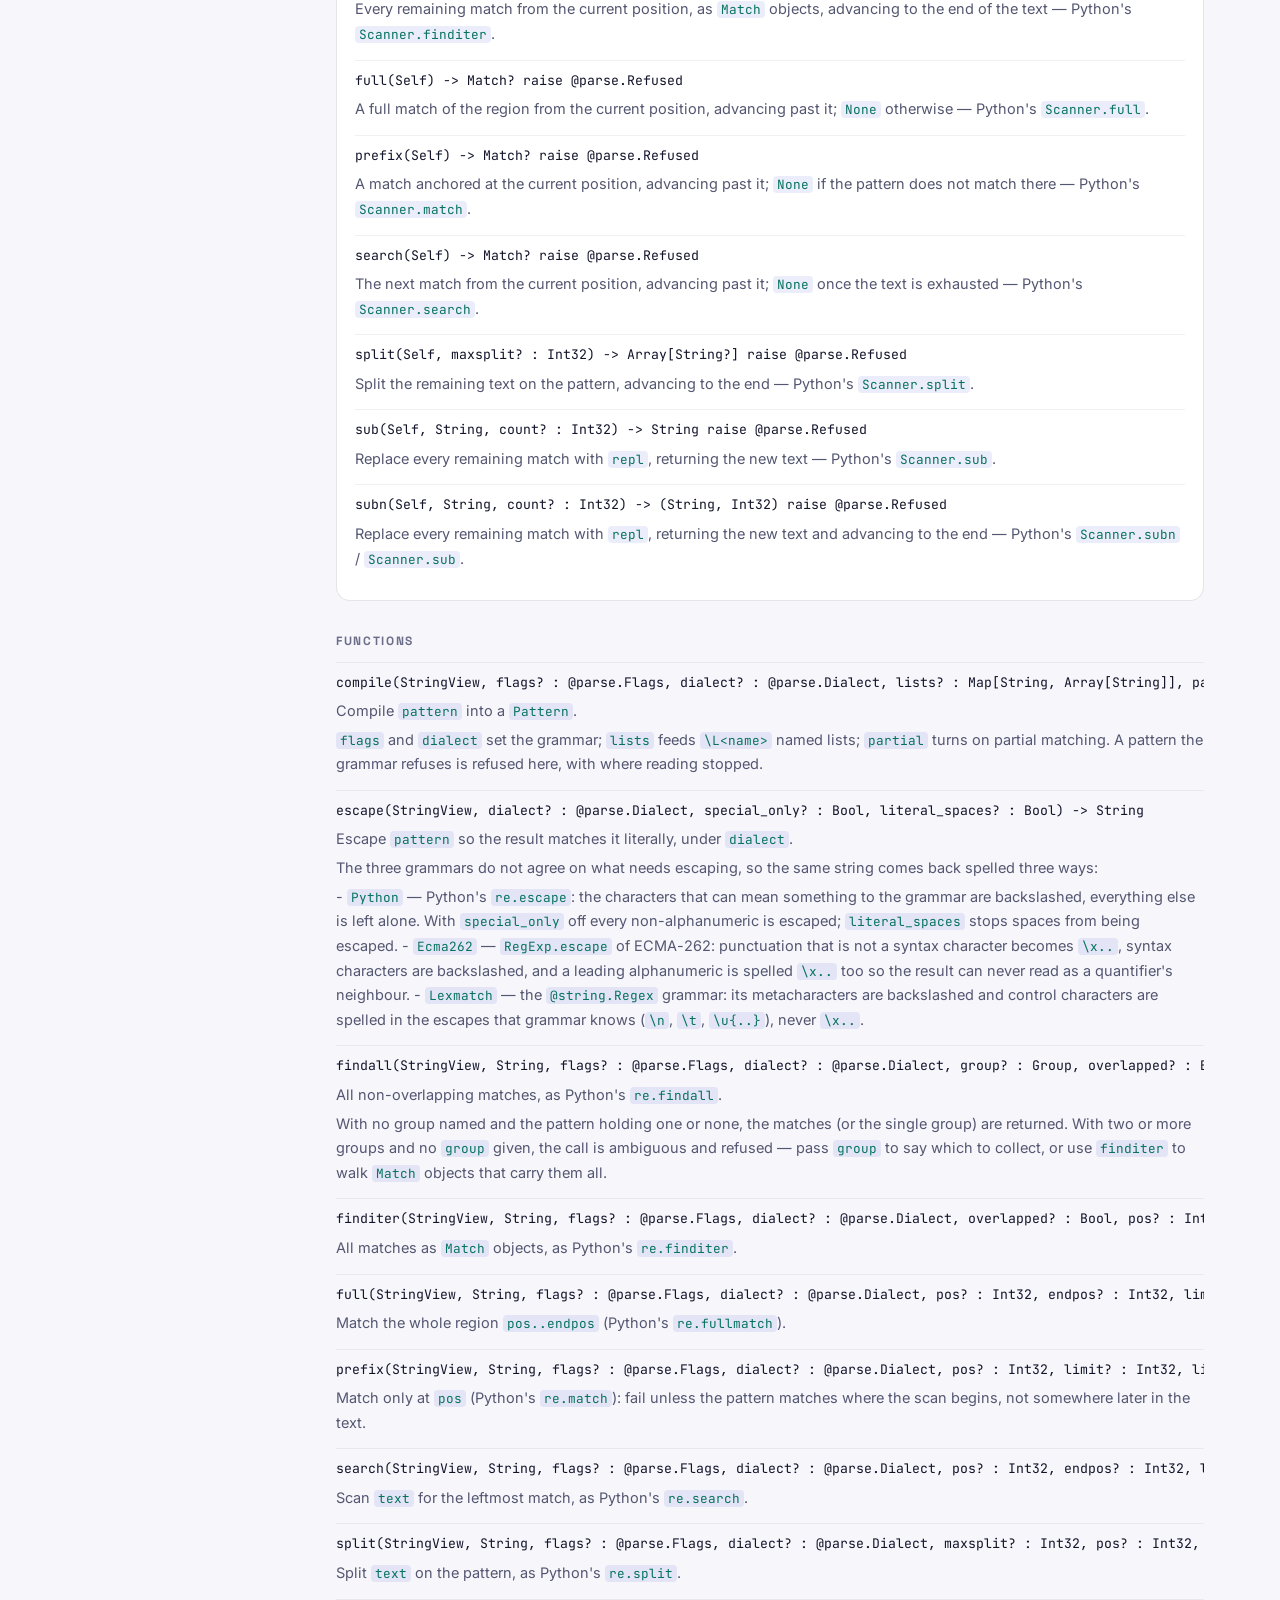
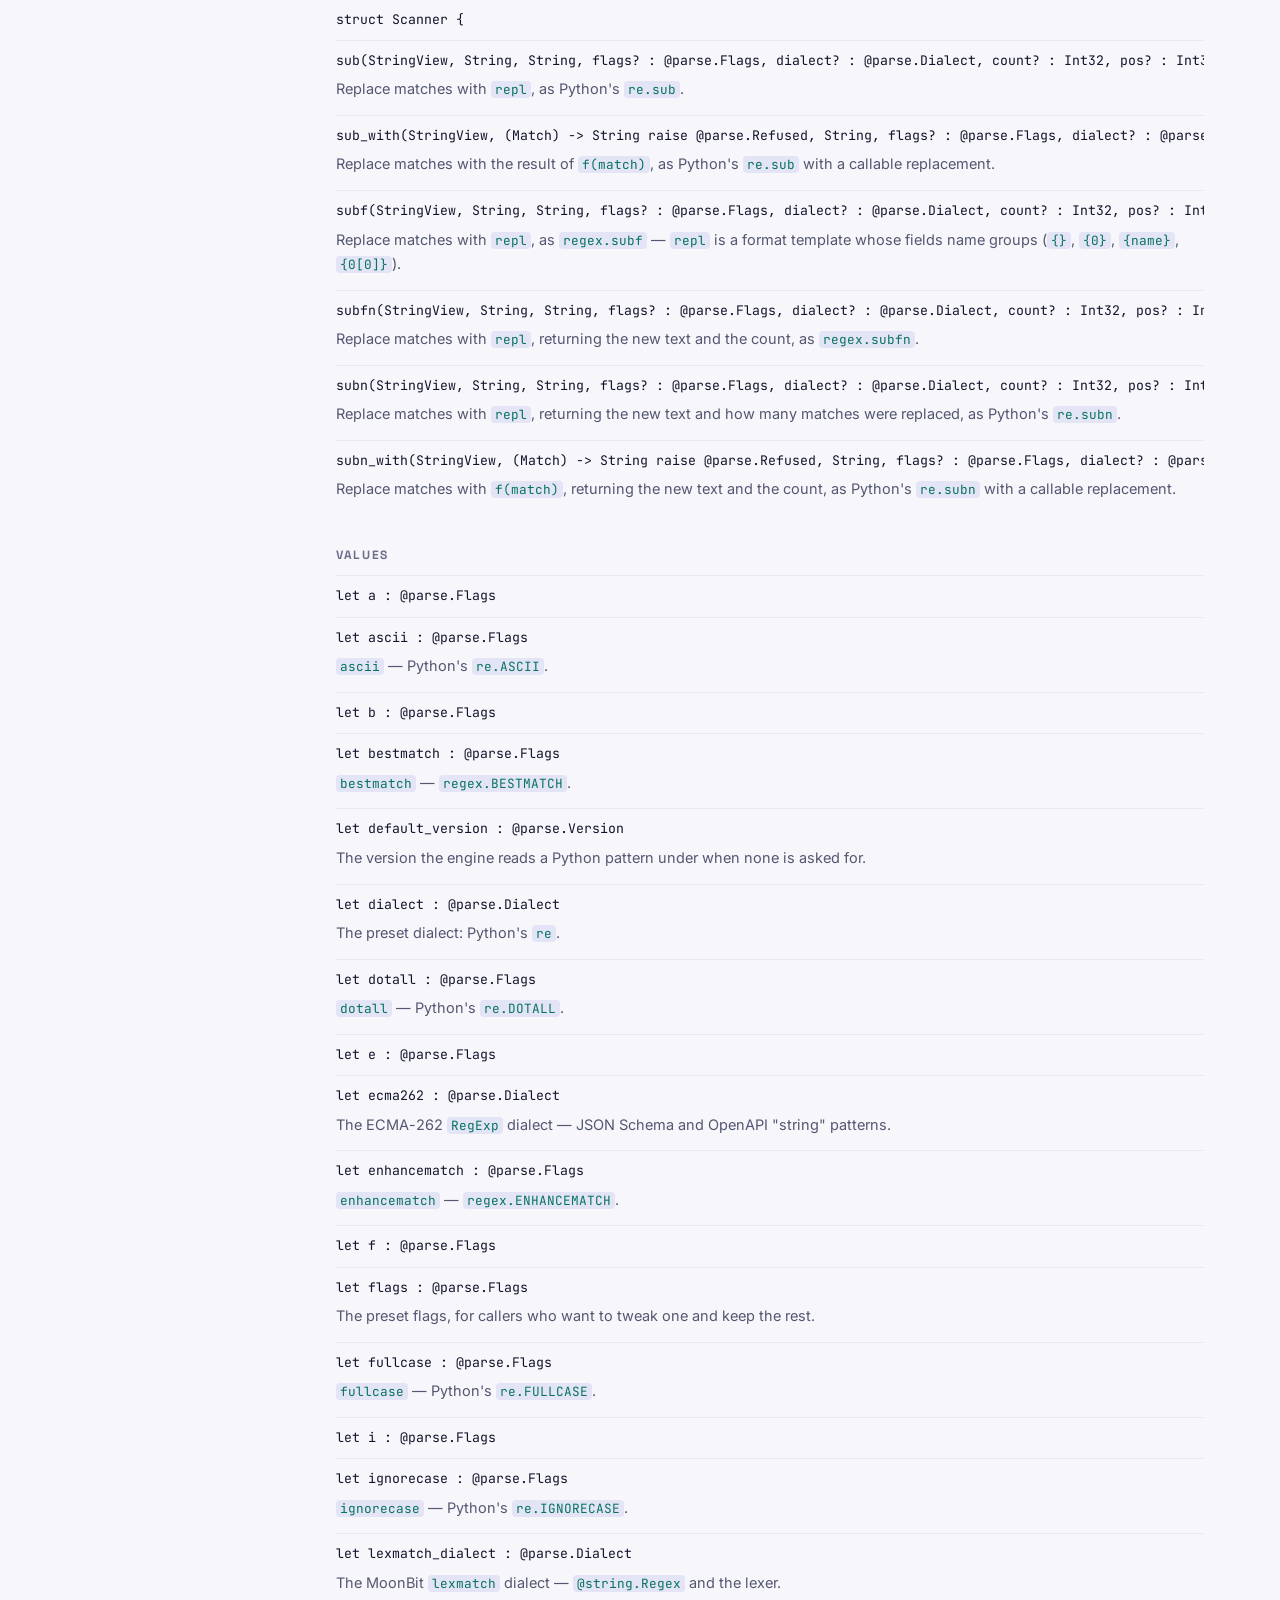
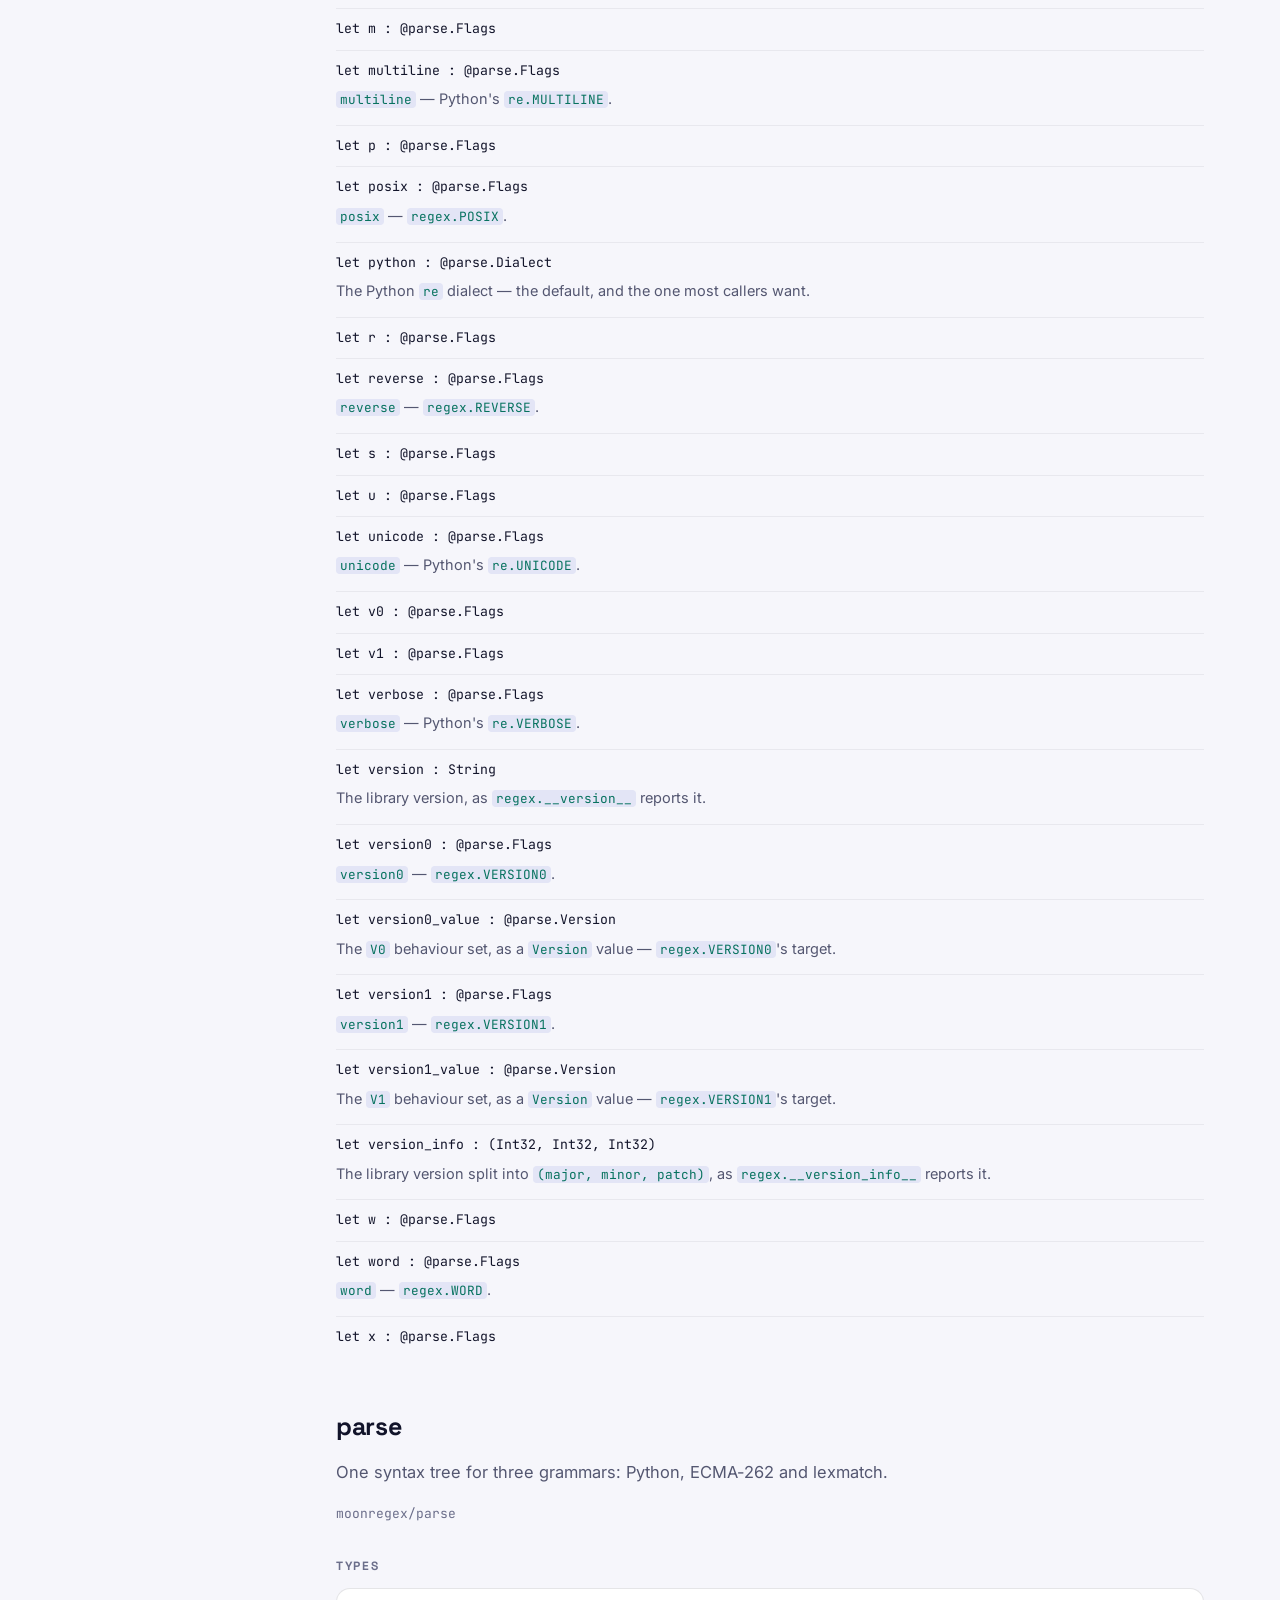
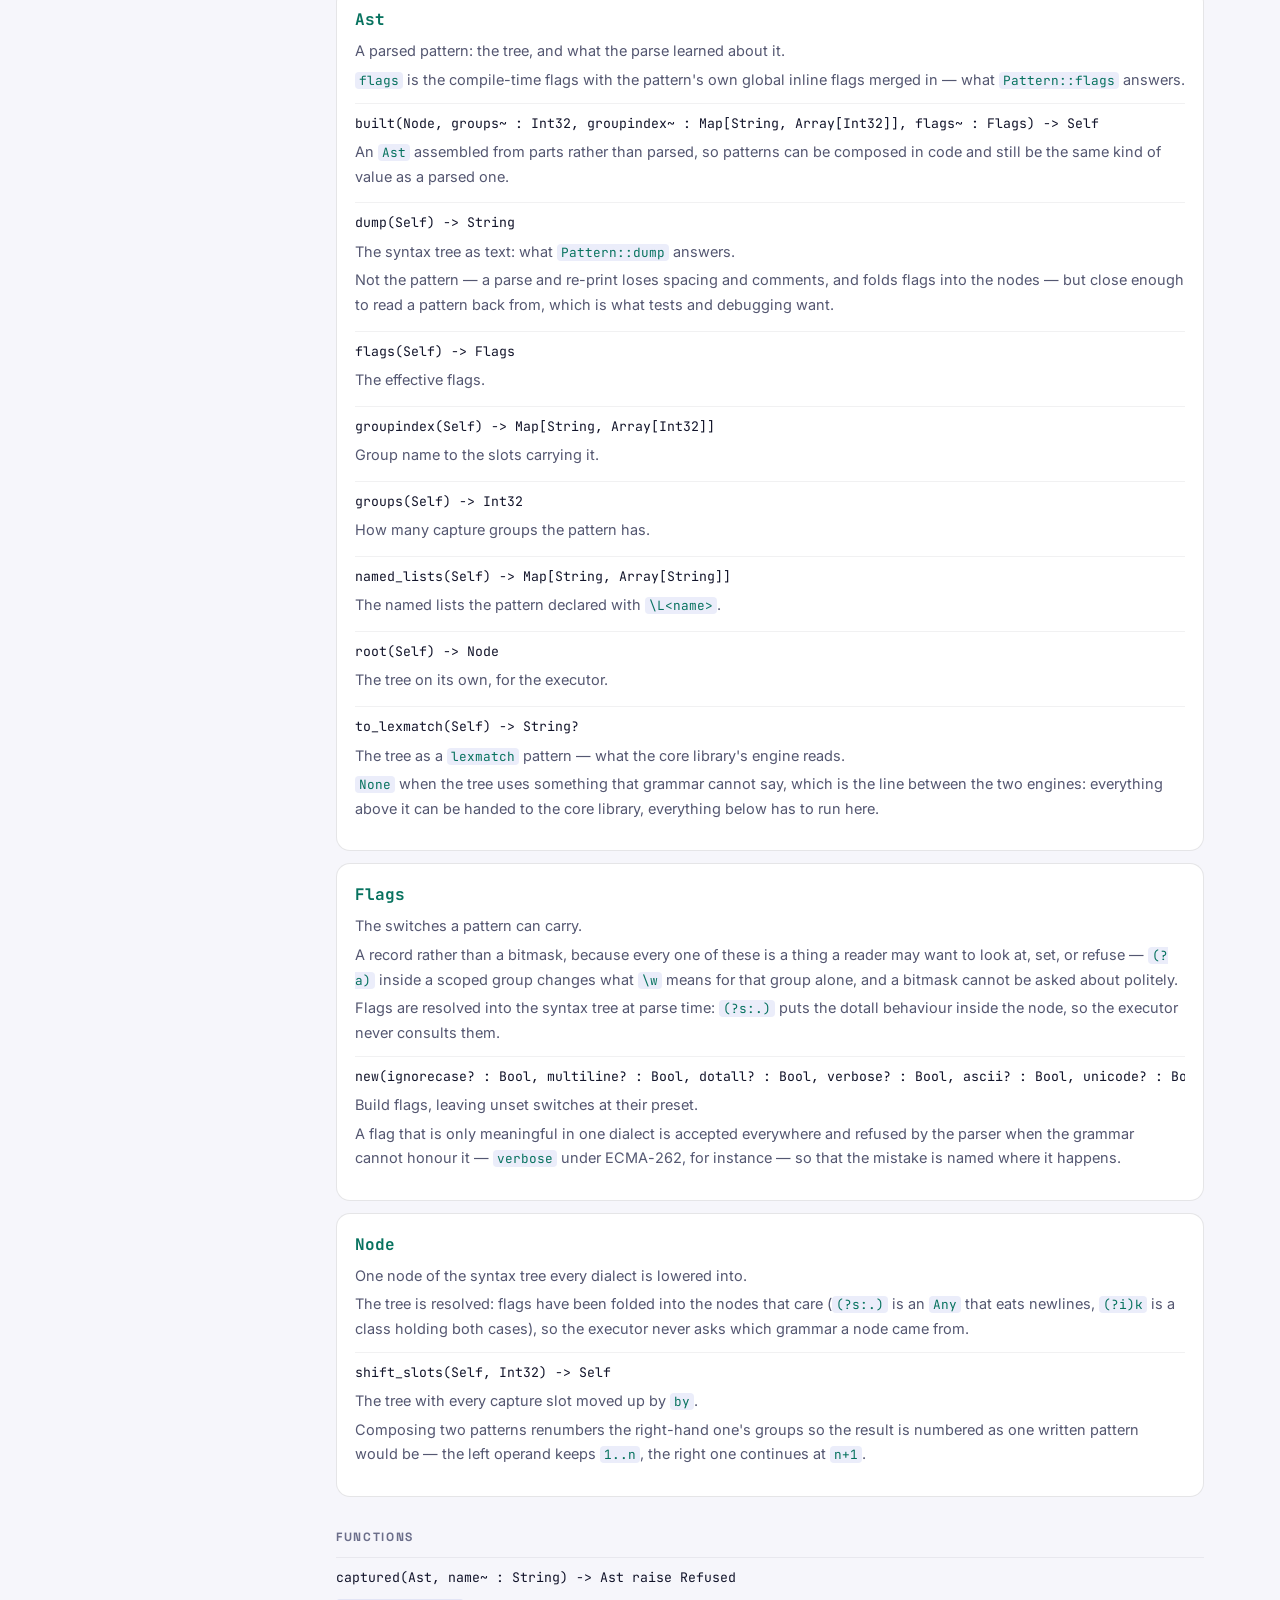
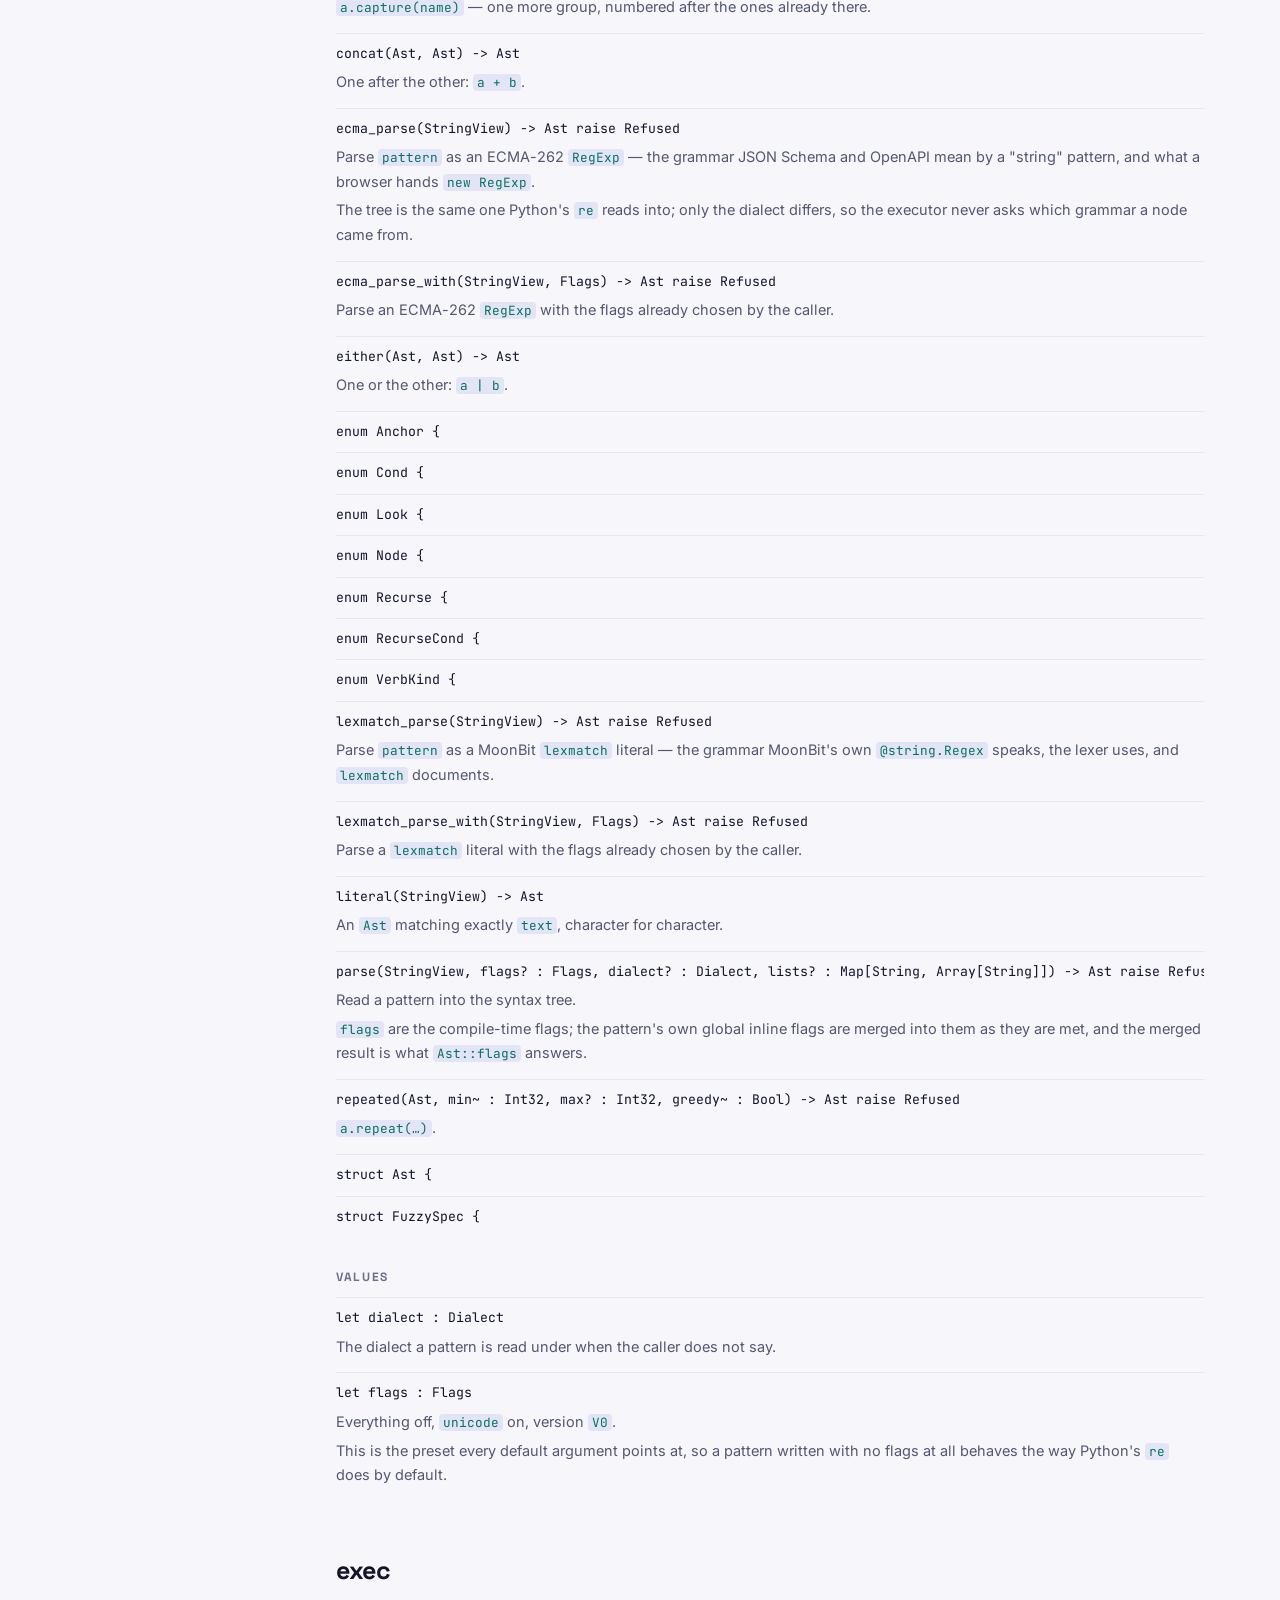
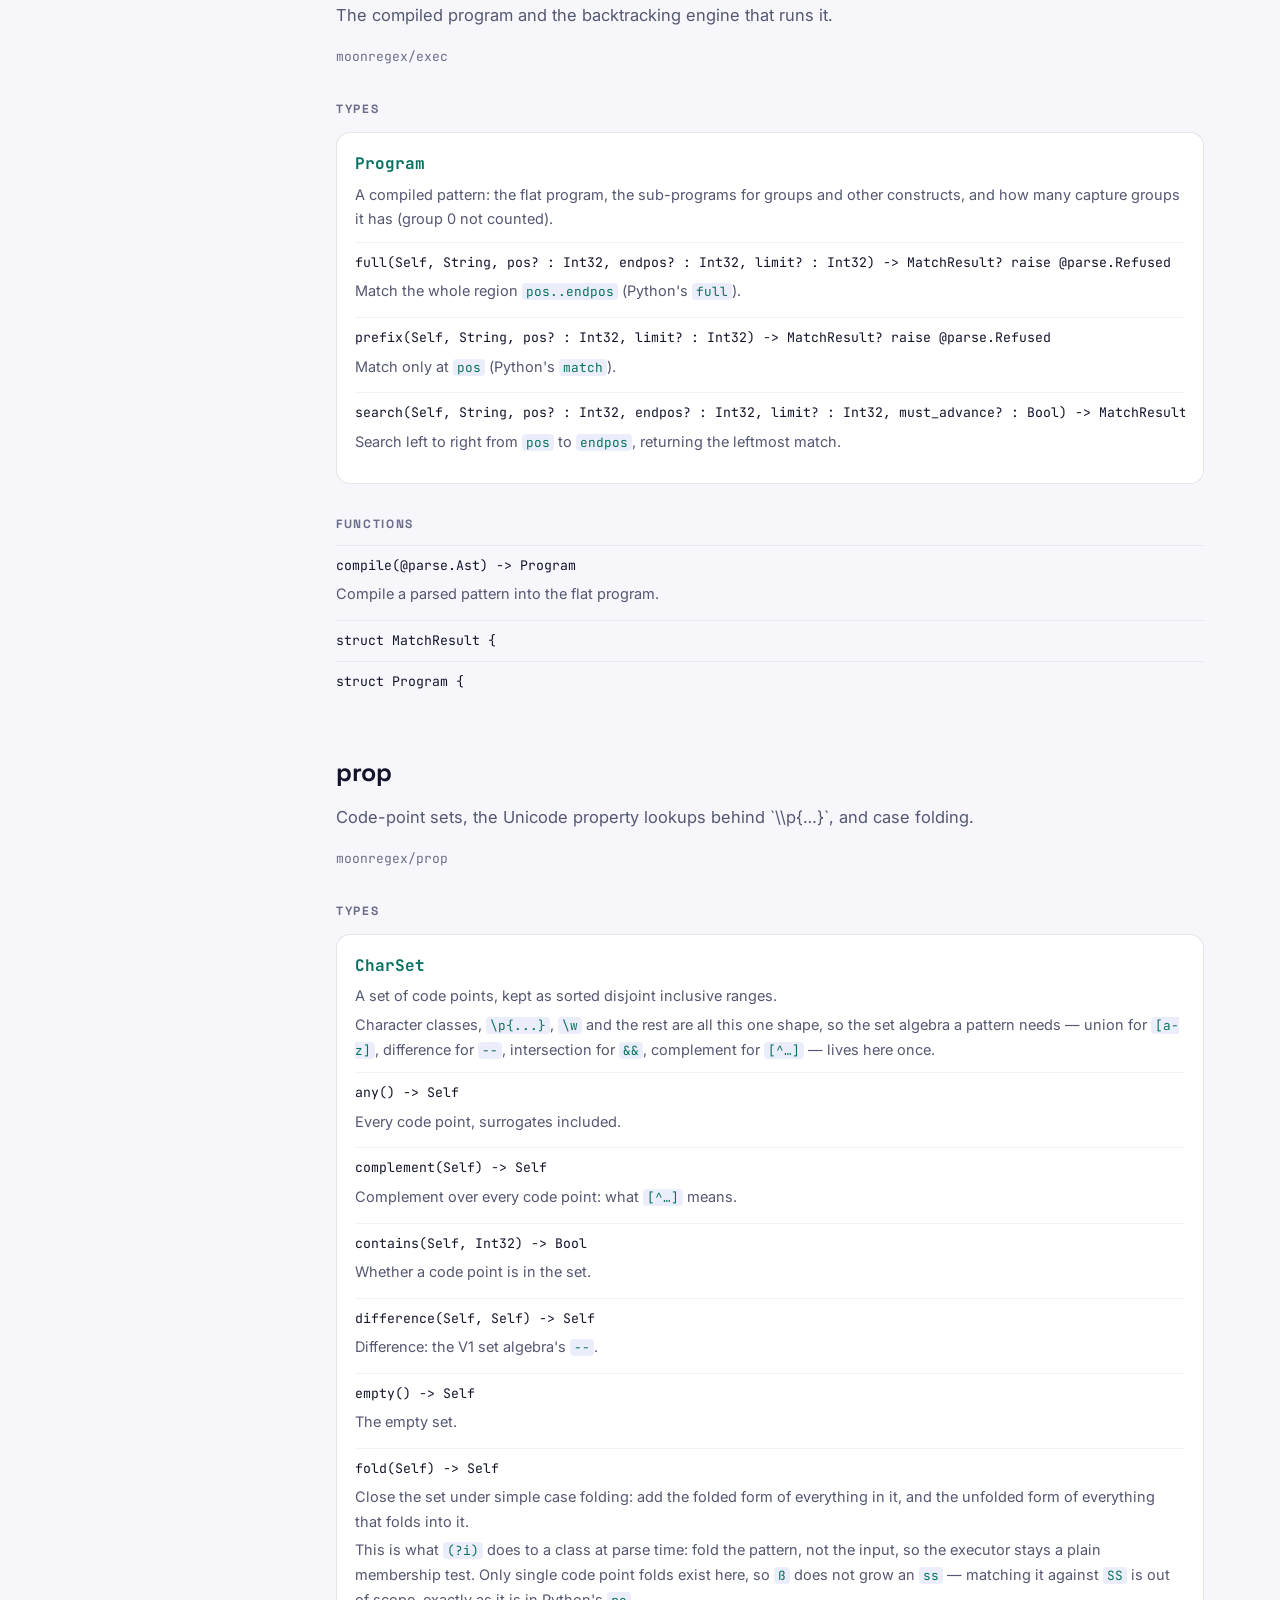
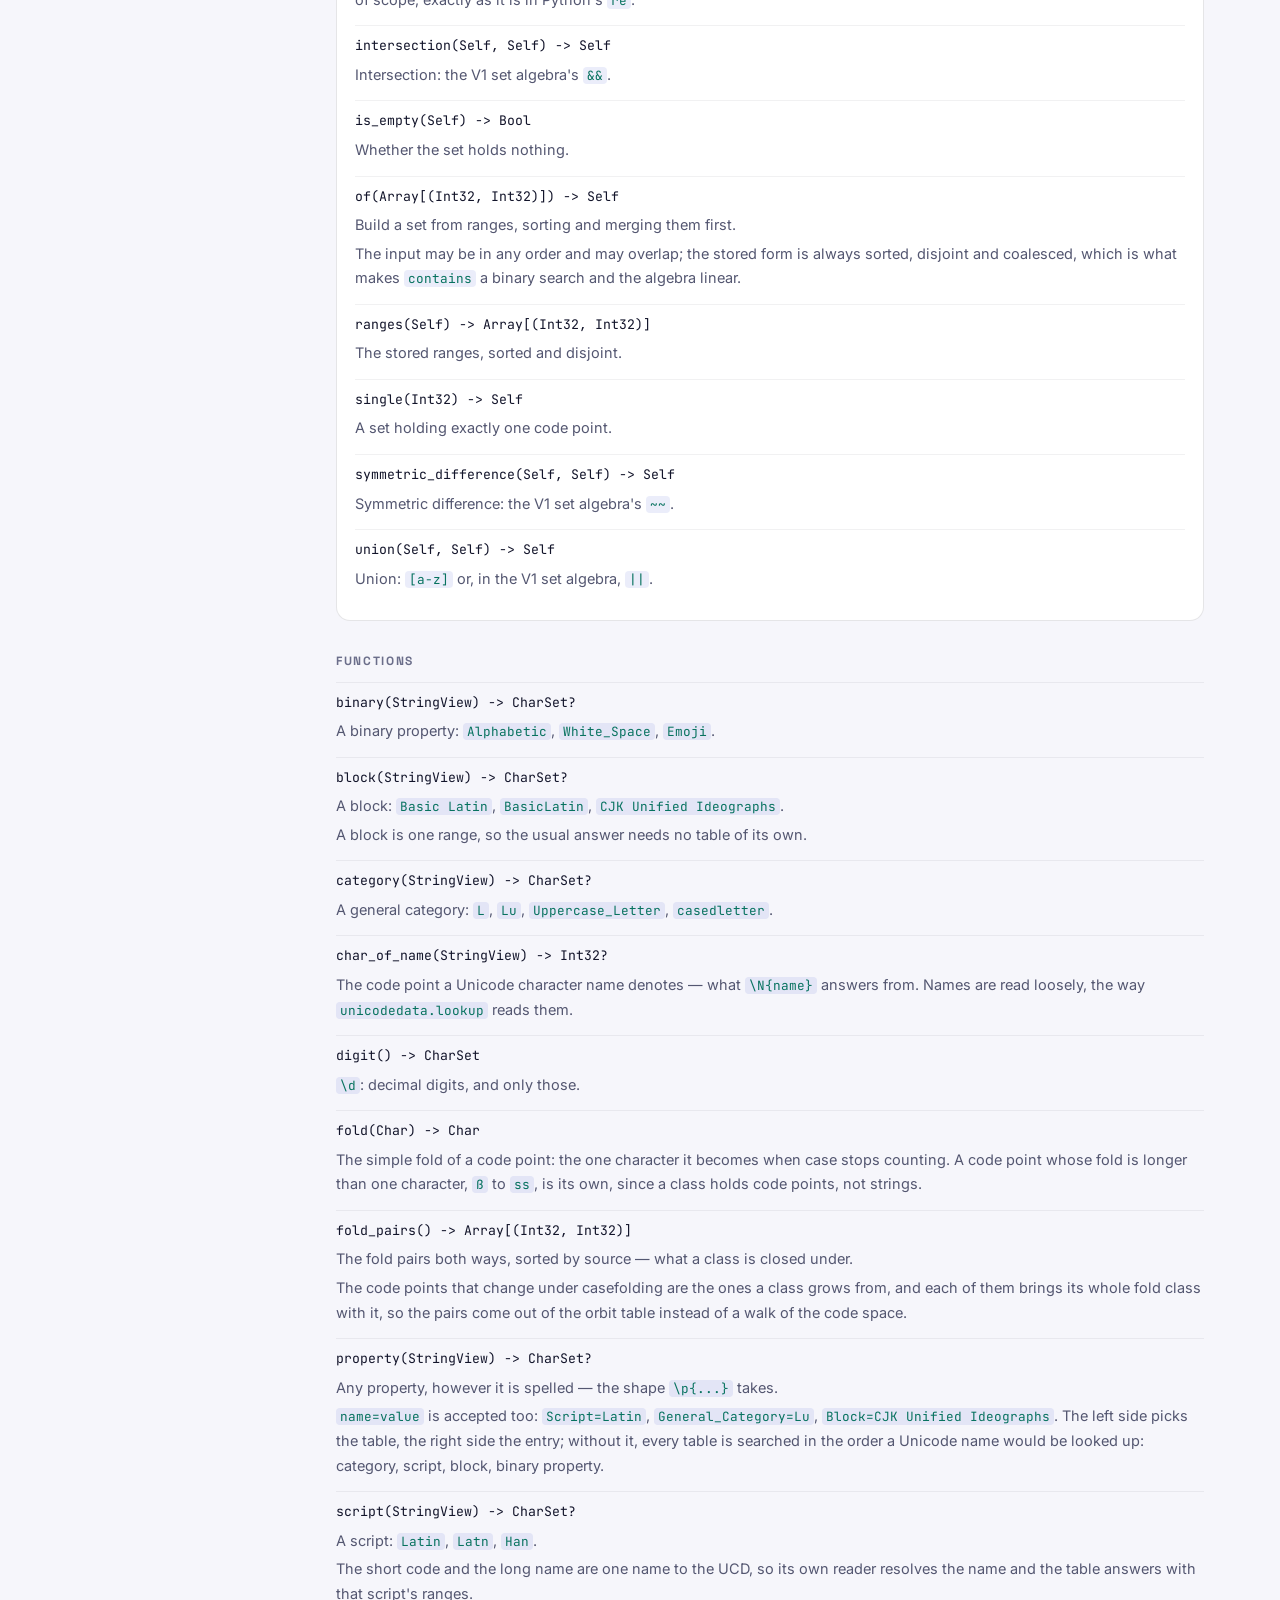
==== commit 556dae05: "perf(prop): read the Unicode sets from moonucd's range tables, so no family walks the code space. `\" ====
--- a/docs/api.html
+++ b/docs/api.html
@@ -10,7 +10,6 @@
 <link rel="preconnect" href="https://fonts.gstatic.com" crossorigin />
 <link href="https://fonts.googleapis.com/css2?family=Space+Grotesk:wght@400;500;600;700&family=JetBrains+Mono:wght@400;500;700&family=Inter:wght@400;500;600&display=swap" rel="stylesheet" />
 <link rel="stylesheet" href="./assets/site.css" />
-<script type="module" src="assets/scrollbar.js"></script>
 <script>
   (function () {
     try {
@@ -221,16 +220,17 @@
 <ul class="members">
 <li><code class="sig">binary(StringView) -&gt; CharSet?</code><div class="desc"><p>A binary property: <code>Alphabetic</code>, <code>White_Space</code>, <code>Emoji</code>.</p></div></li>
 <li><code class="sig">block(StringView) -&gt; CharSet?</code><div class="desc"><p>A block: <code>Basic Latin</code>, <code>BasicLatin</code>, <code>CJK Unified Ideographs</code>.</p>
-<p>A block is one range, so the usual answer needs no walk at all; the walk is only for spellings the UCD&#x27;s reader does not take.</p></div></li>
+<p>A block is one range, so the usual answer needs no table of its own.</p></div></li>
 <li><code class="sig">category(StringView) -&gt; CharSet?</code><div class="desc"><p>A general category: <code>L</code>, <code>Lu</code>, <code>Uppercase_Letter</code>, <code>casedletter</code>.</p></div></li>
 <li><code class="sig">char_of_name(StringView) -&gt; Int32?</code><div class="desc"><p>The code point a Unicode character name denotes — what <code>\N{name}</code> answers from. Names are read loosely, the way <code>unicodedata.lookup</code> reads them.</p></div></li>
 <li><code class="sig">digit() -&gt; CharSet</code><div class="desc"><p><code>\d</code>: decimal digits, and only those.</p></div></li>
-<li><code class="sig">fold(Char) -&gt; Char</code><div class="desc"><p>The simple fold of a code point; a code point with no fold is its own.</p></div></li>
-<li><code class="sig">fold_pairs() -&gt; Array[(Int32, Int32)]</code><div class="desc"><p>The fold pairs, sorted by source — what a class is closed under.</p></div></li>
+<li><code class="sig">fold(Char) -&gt; Char</code><div class="desc"><p>The simple fold of a code point: the one character it becomes when case stops counting. A code point whose fold is longer than one character, <code>ß</code> to <code>ss</code>, is its own, since a class holds code points, not strings.</p></div></li>
+<li><code class="sig">fold_pairs() -&gt; Array[(Int32, Int32)]</code><div class="desc"><p>The fold pairs both ways, sorted by source — what a class is closed under.</p>
+<p>The code points that change under casefolding are the ones a class grows from, and each of them brings its whole fold class with it, so the pairs come out of the orbit table instead of a walk of the code space.</p></div></li>
 <li><code class="sig">property(StringView) -&gt; CharSet?</code><div class="desc"><p>Any property, however it is spelled — the shape <code>\p{...}</code> takes.</p>
 <p><code>name=value</code> is accepted too: <code>Script=Latin</code>, <code>General_Category=Lu</code>, <code>Block=CJK Unified Ideographs</code>. The left side picks the table, the right side the entry; without it, every table is searched in the order a Unicode name would be looked up: category, script, block, binary property.</p></div></li>
 <li><code class="sig">script(StringView) -&gt; CharSet?</code><div class="desc"><p>A script: <code>Latin</code>, <code>Latn</code>, <code>Han</code>.</p>
-<p>The short code and the long name are one name to the UCD, so the name is resolved through the UCD&#x27;s own reader first and only then looked up.</p></div></li>
+<p>The short code and the long name are one name to the UCD, so its own reader resolves the name and the table answers with that script&#x27;s ranges.</p></div></li>
 <li><code class="sig">space() -&gt; CharSet</code><div class="desc"><p><code>\s</code>: the White_Space property.</p></div></li>
 <li><code class="sig">struct CharSet {</code></li>
 <li><code class="sig">version() -&gt; String</code><div class="desc"><p>Which Unicode the answers follow.</p></div></li>
--- a/docs/assets/site.css
+++ b/docs/assets/site.css
@@ -29,10 +29,6 @@
   --c-com: #85839f;
   --c-num: #ffc857;
 
-  /* Scrollbars are painted from `--sb-*`; `--sb-*-base` is what the theme
-     actually wants. The split exists so the page's own bar can be emptied at
-     scroll 0 without emptying every content scroller with it — see the reveal
-     rule further down. */
   --sb-track-base: #05070f;
   --sb-thumb-base: #555fa0;
   --sb-thumb-hover-base: #6a75b9;
@@ -142,30 +138,6 @@
    thumb reads as a second, broken scrollbar. */
 ::-webkit-scrollbar-button { display: none; width: 0; height: 0; }
 
-/* At the very top of a page the page's own bar empties out, so the opening
-   frame is one unbroken surface; it fills back in on the first pixel of scroll
-   (`html.is-scrolled`, set by site.js) and empties again at 0. Only paint
-   changes — the bar keeps its 12px, so nothing moves.
-
-   The emptying is done through the tokens, not by qualifying the
-   `::-webkit-scrollbar-*` selectors with `html:not(.is-scrolled)`: Chrome
-   resolves those per scroller and drops the entire bar as soon as a scoped
-   rule meets the unscoped width rule, which leaves the page with no visible
-   scrollbar at all once you scroll. */
-html:not(.is-scrolled) {
-  --sb-track: transparent;
-  --sb-thumb: transparent;
-  --sb-thumb-hover: transparent;
-}
-
-/* Content scrollers keep their bar at every scroll position: they are content,
-   not the page. Each sheet that owns scrollers opts them back in. */
-pre, .sig {
-  --sb-track: var(--sb-track-base);
-  --sb-thumb: var(--sb-thumb-base);
-  --sb-thumb-hover: var(--sb-thumb-hover-base);
-}
-
 body {
   margin: 0;
   background: var(--bg);
@@ -737,7 +709,13 @@
   .side h4 { display: none; }
   .side ol, .side ul {
     display: flex; gap: 6px; margin: 0; padding: 2px 0;
-    overflow-x: auto; scrollbar-width: none;
+    overflow-x: auto;
+  }
+
+  @supports not selector(::-webkit-scrollbar) {
+    .side ol, .side ul {
+      scrollbar-width: none;
+    }
   }
   .side ol::-webkit-scrollbar, .side ul::-webkit-scrollbar { display: none; }
   .side ul { margin-top: 8px; }
@@ -779,12 +757,3 @@
   .nav-tools .cta { padding: 7px 9px; }
   .nav-tools { gap: 4px; }
 }
-
-/* The page scroll bar shows while the page moves or under the pointer and
-   hides a moment after; it keeps its place, so nothing shifts. */
-@supports selector(::-webkit-scrollbar) {
-  html:not(.scrolling)::-webkit-scrollbar-thumb { background: transparent; border-color: transparent; box-shadow: none; }
-}
-@supports not selector(::-webkit-scrollbar) {
-  html:not(.scrolling) { scrollbar-color: transparent transparent; }
-}
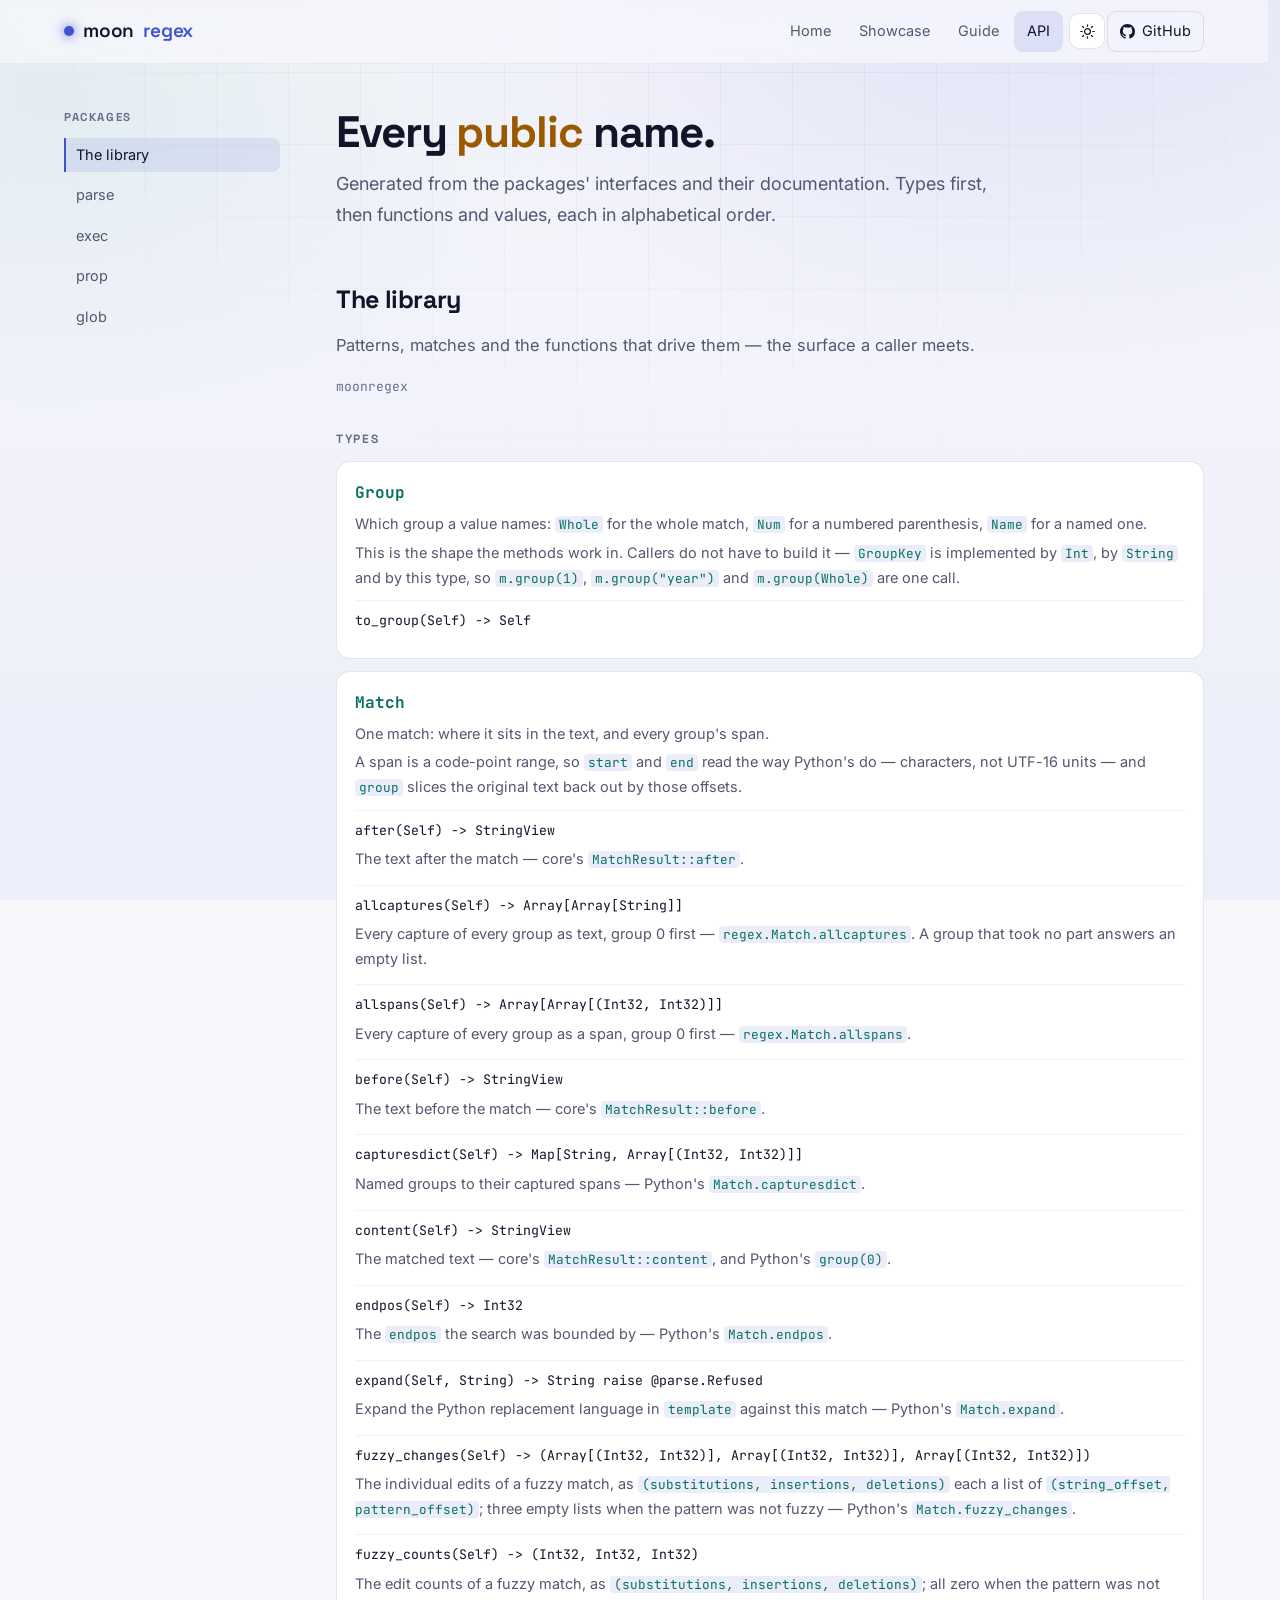
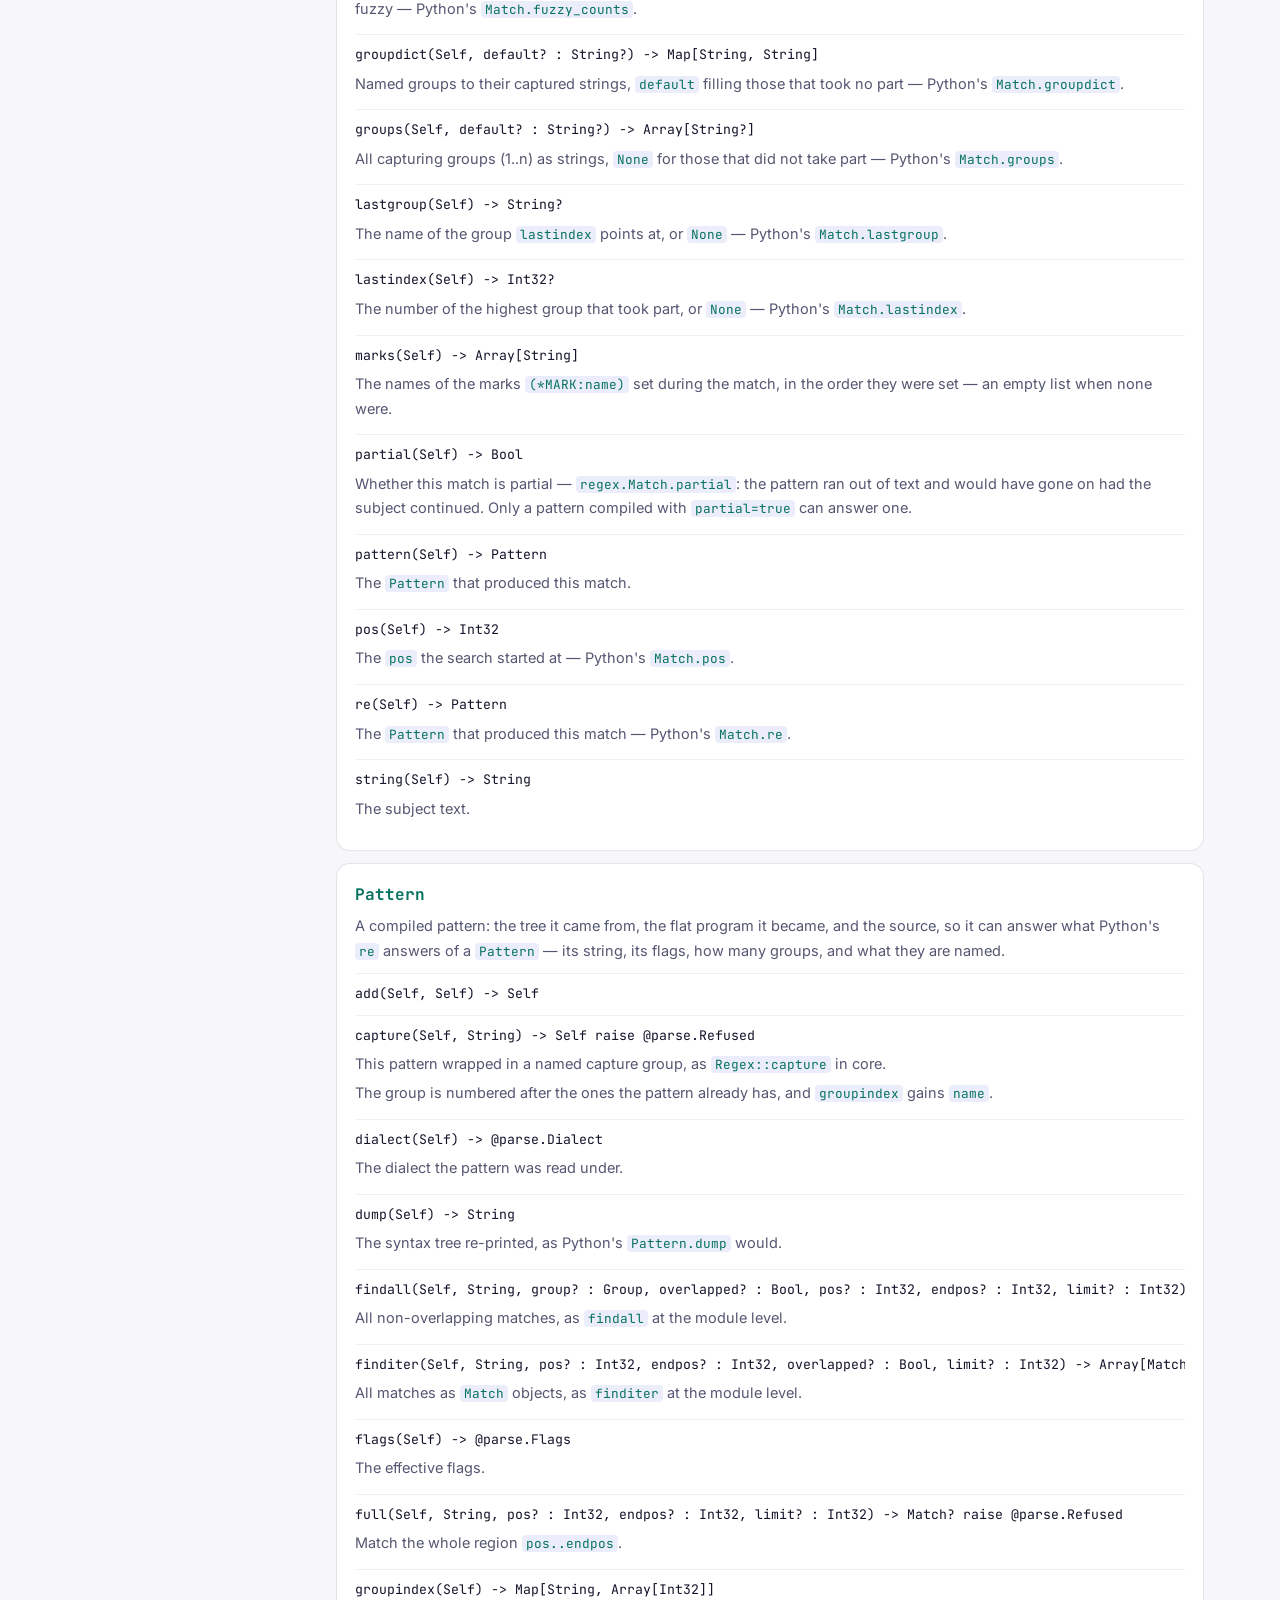
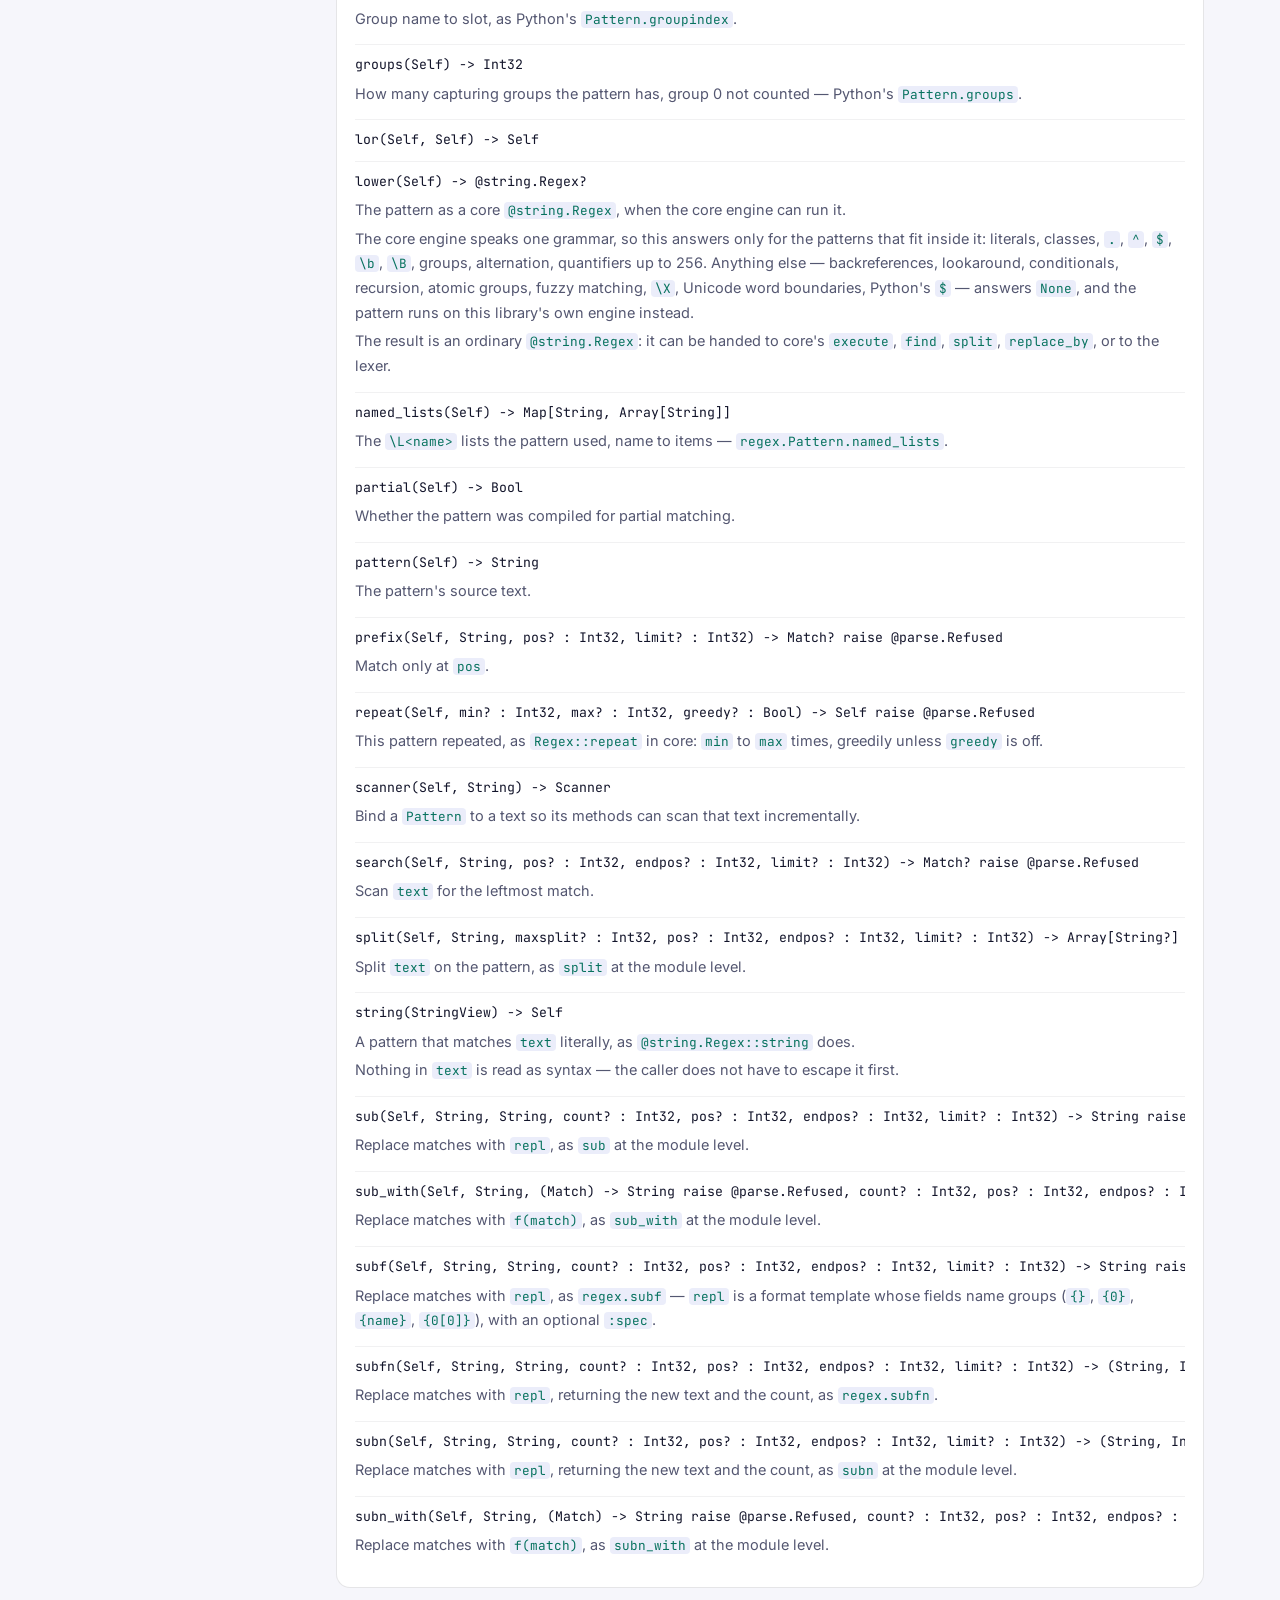
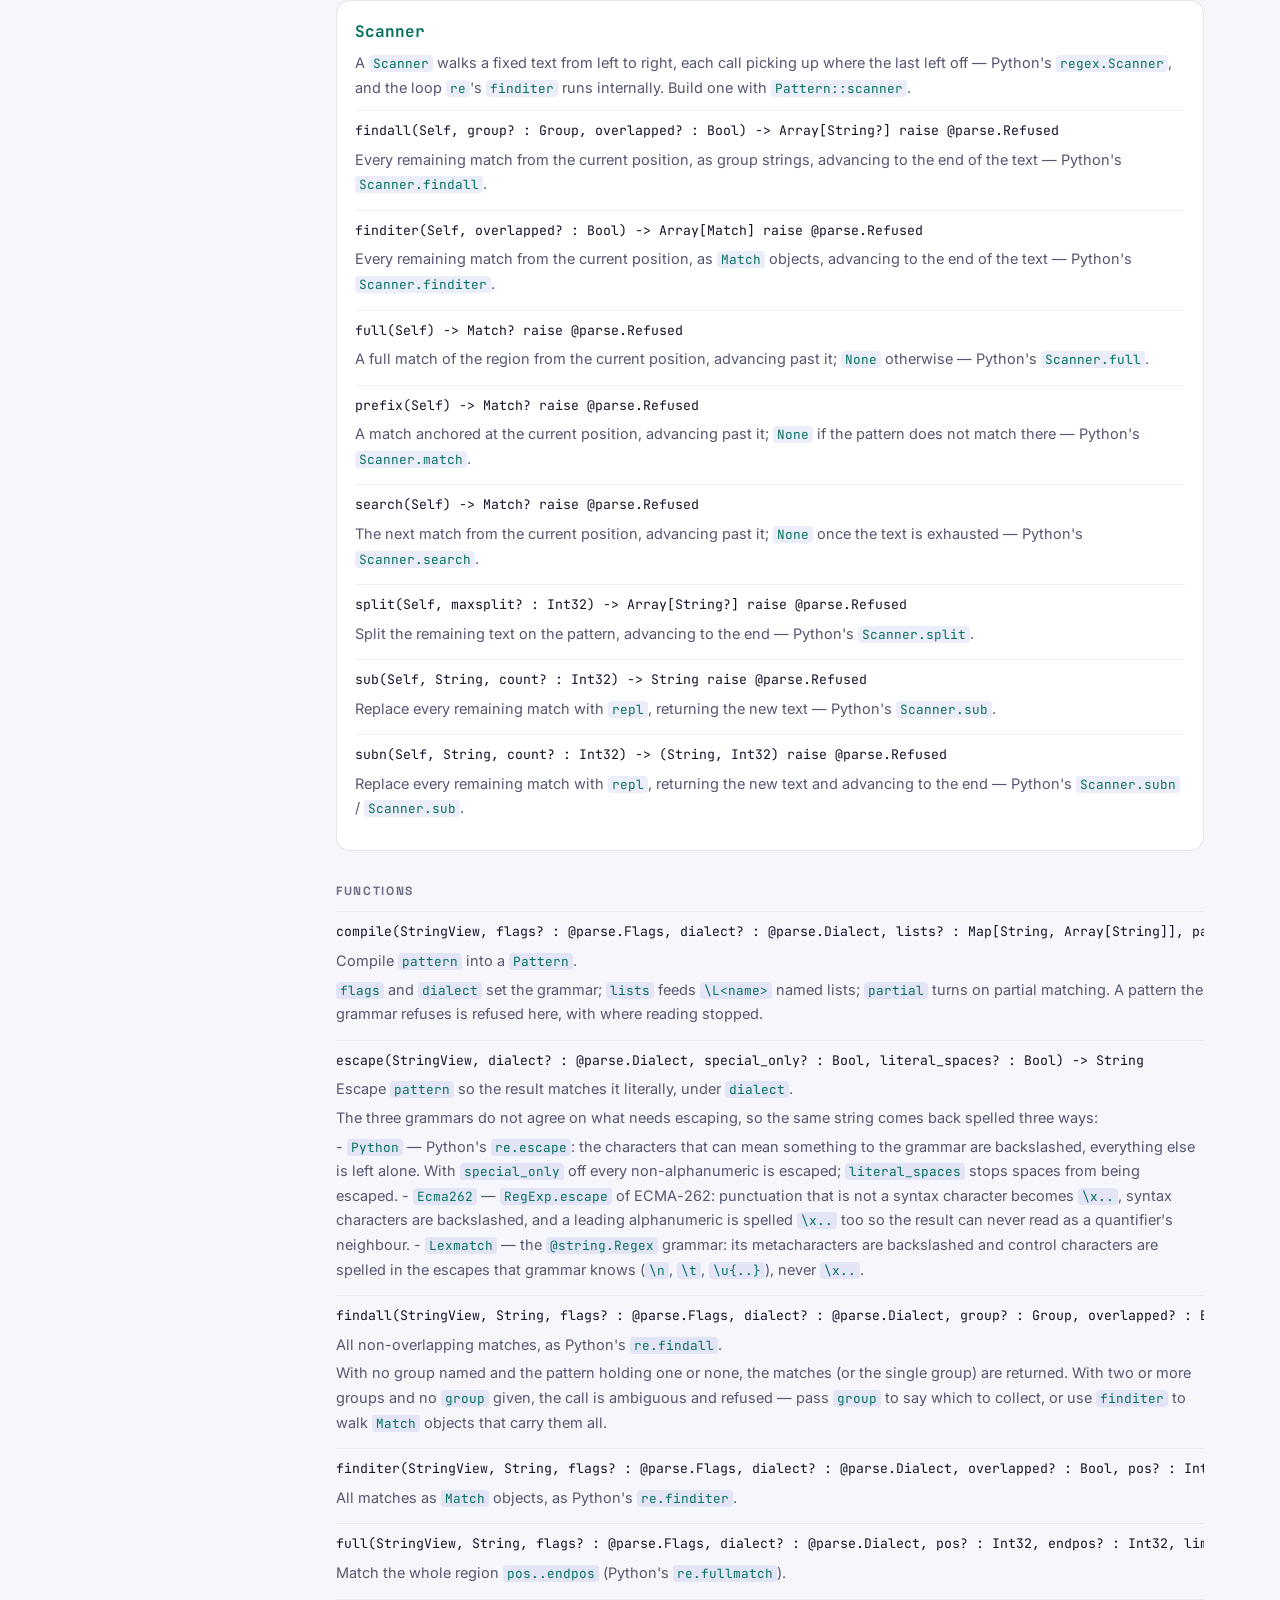
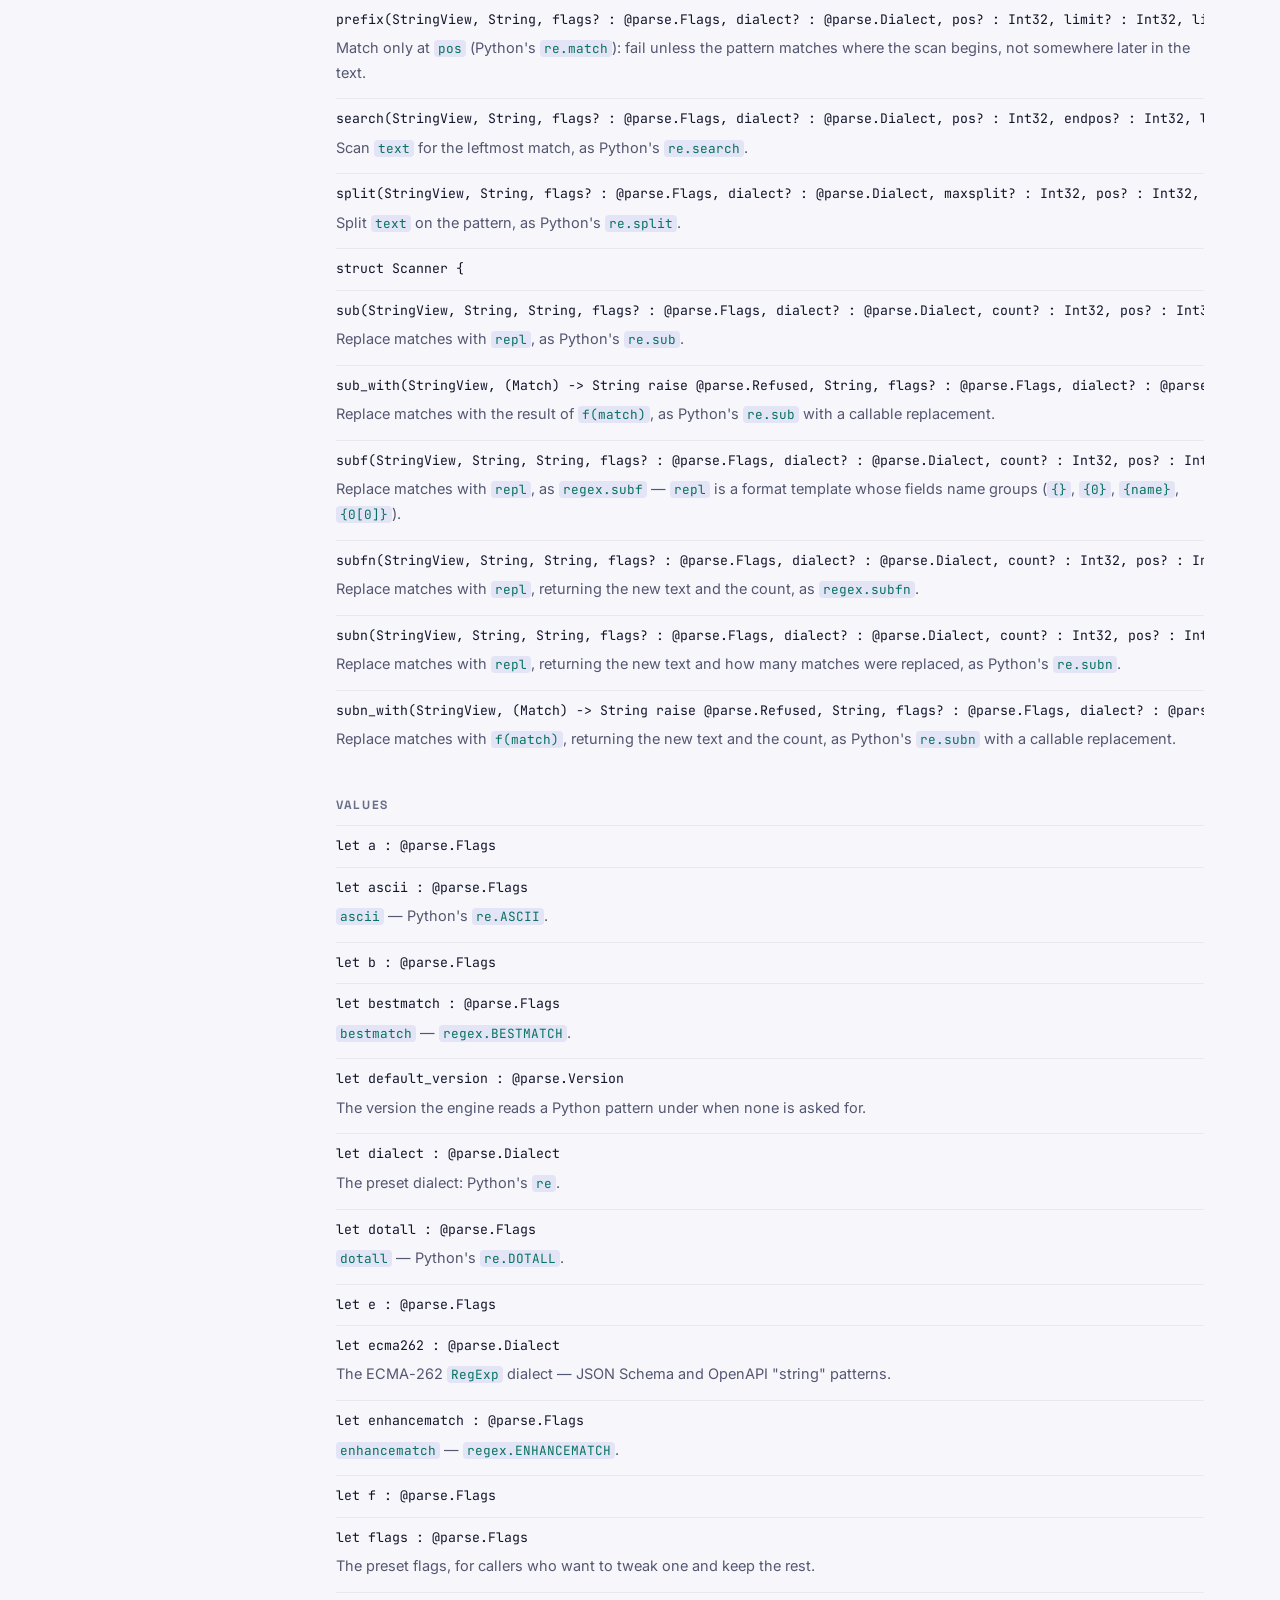
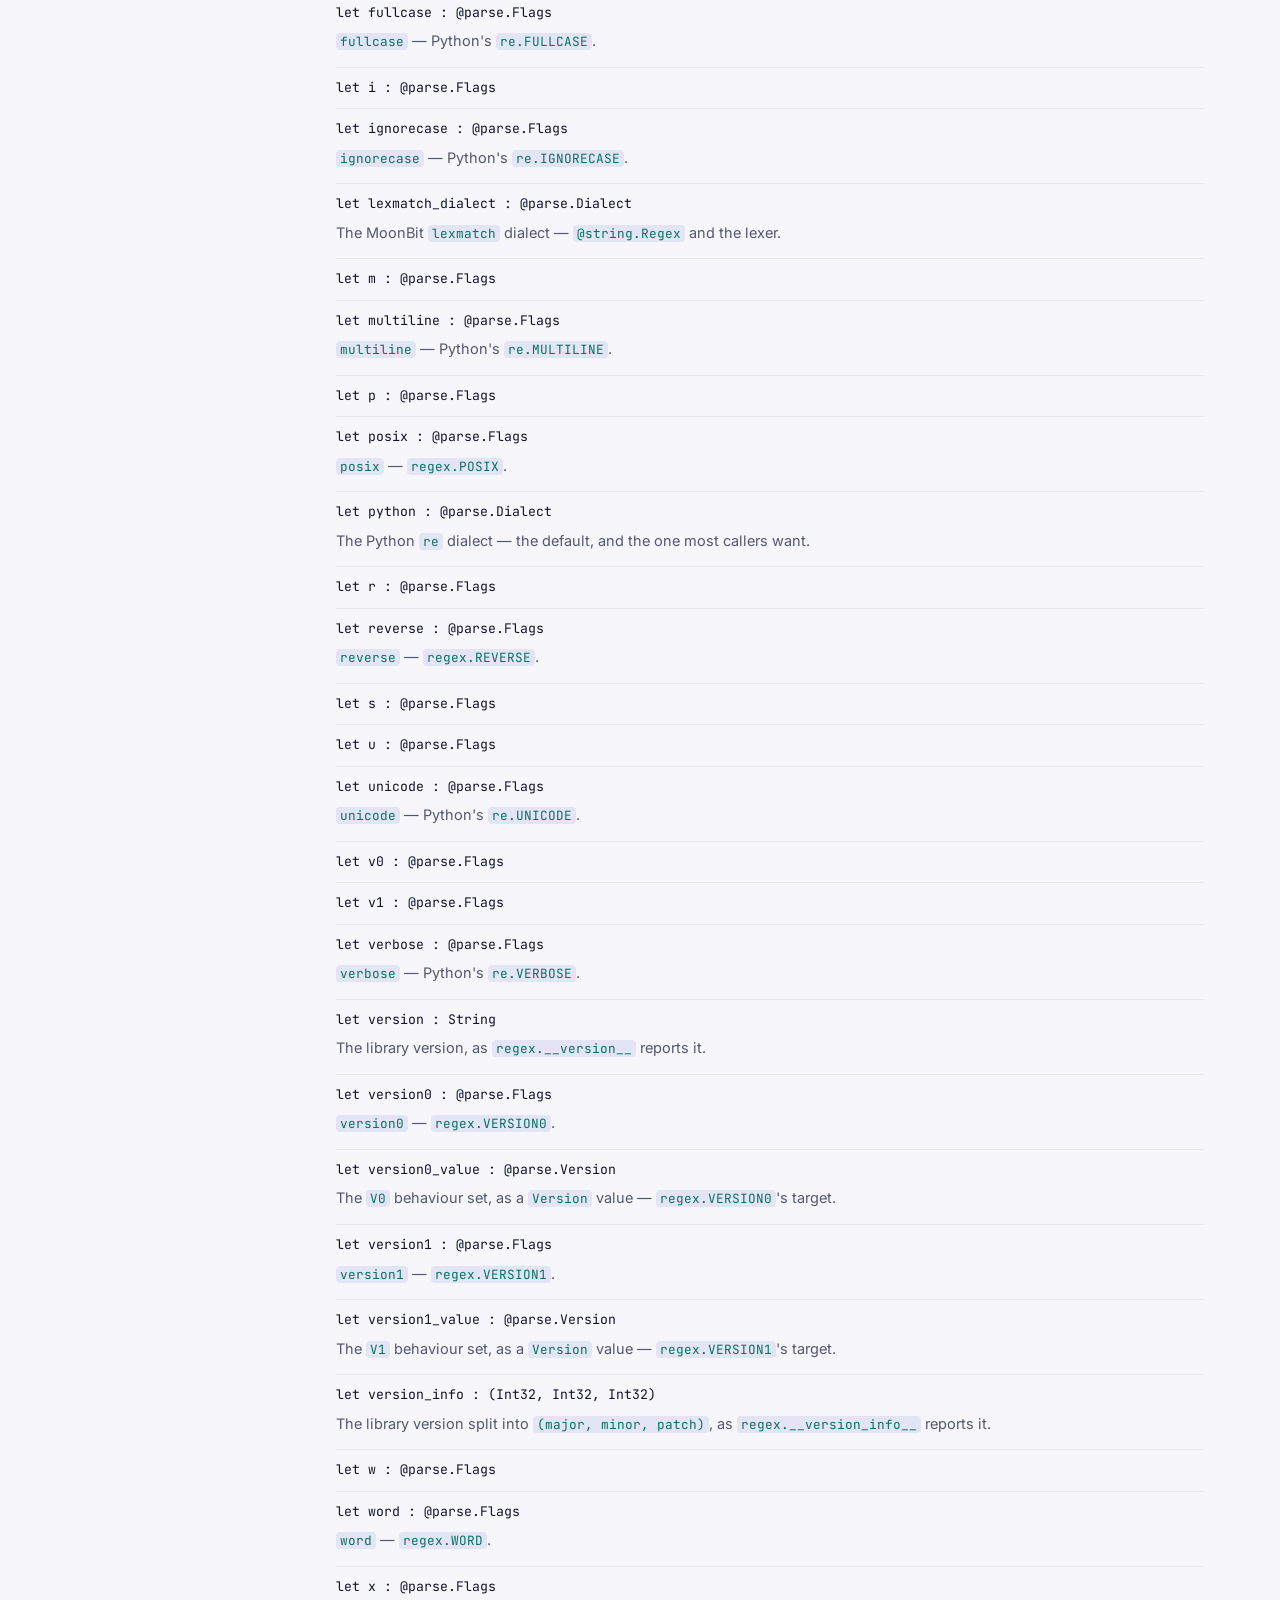
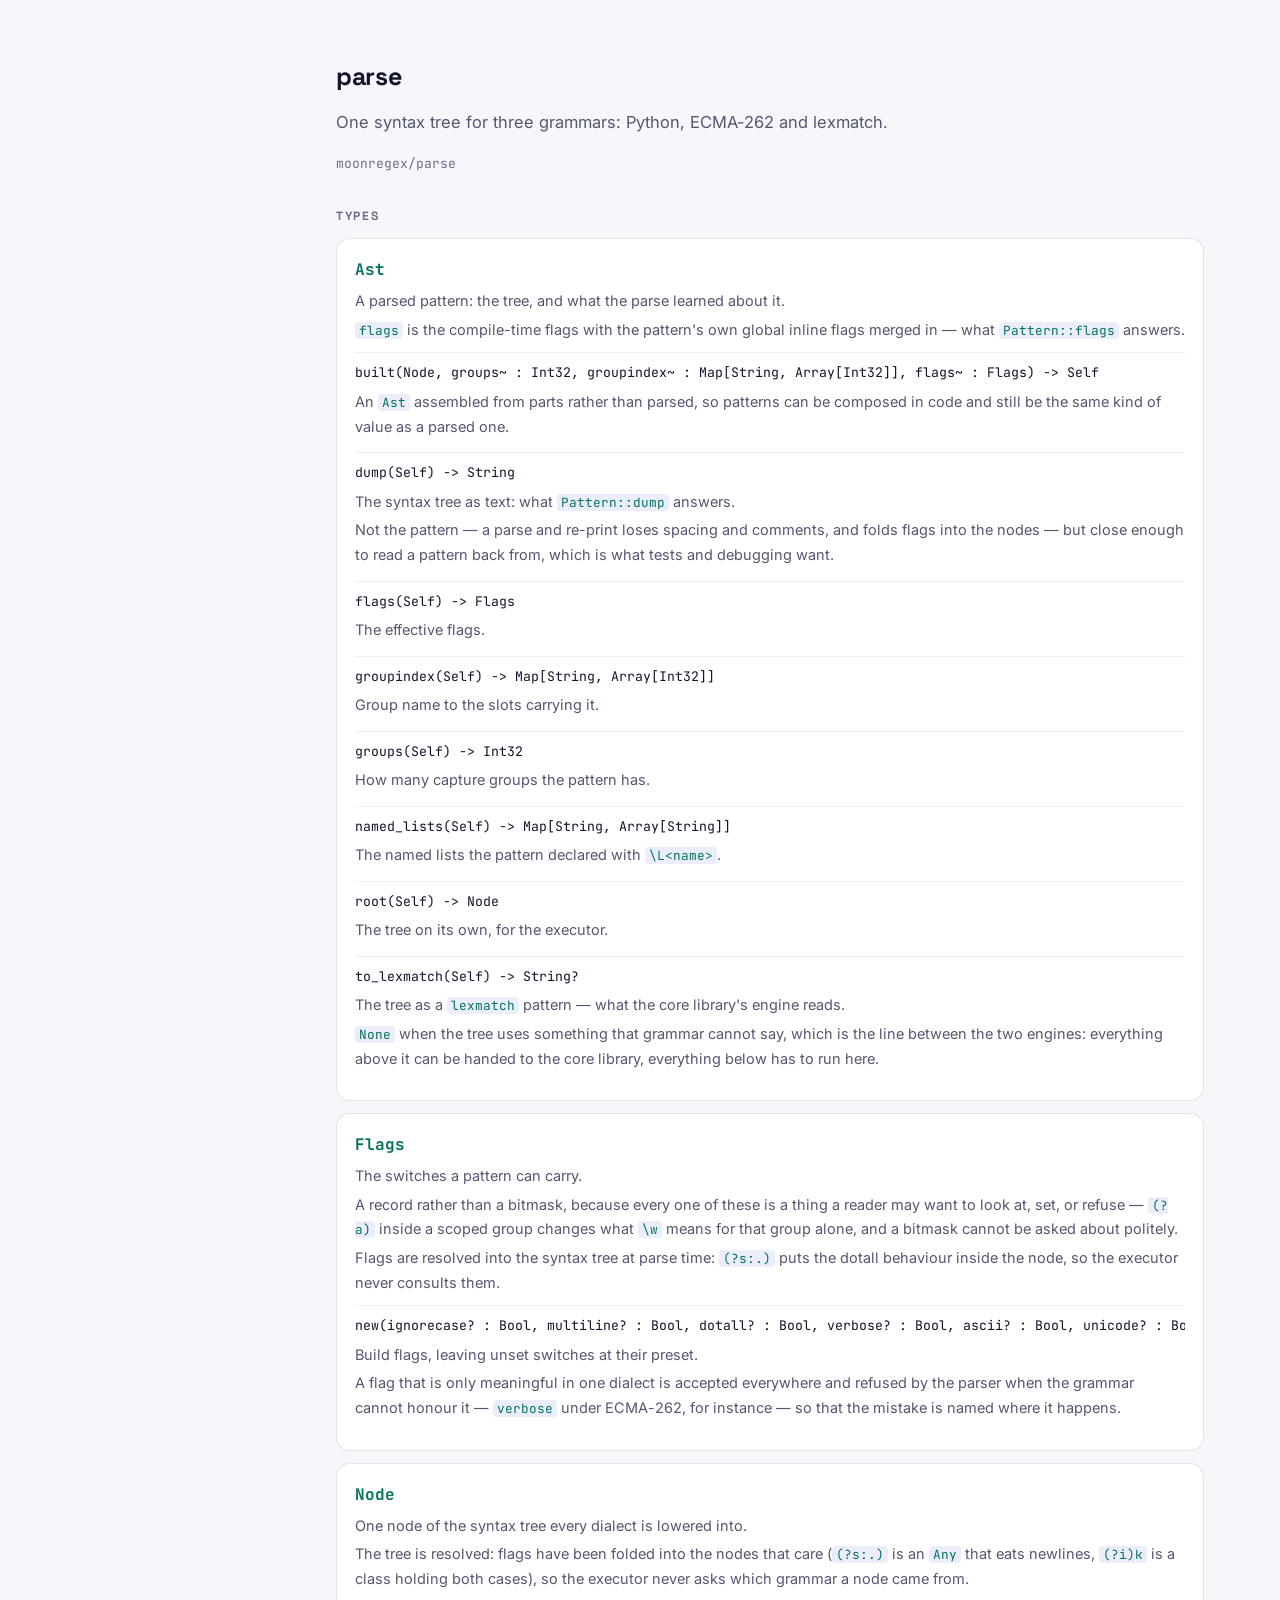
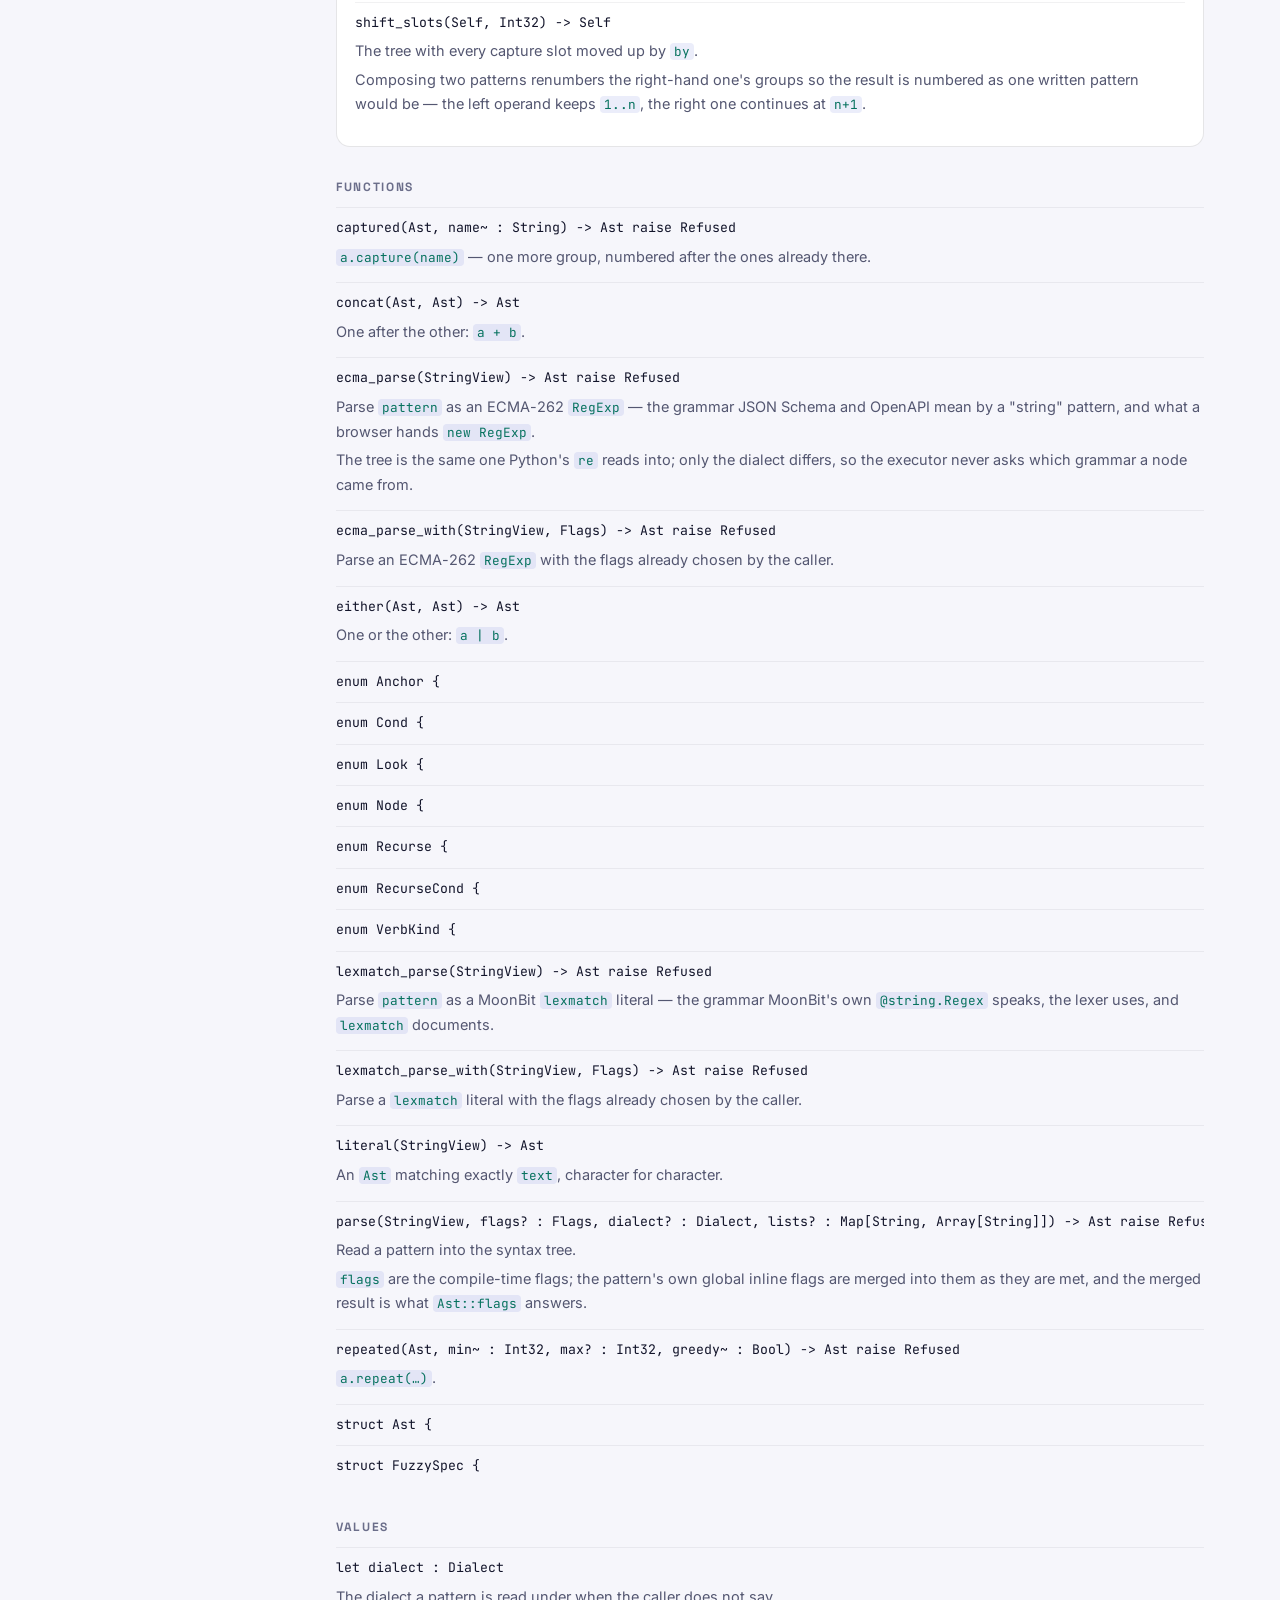
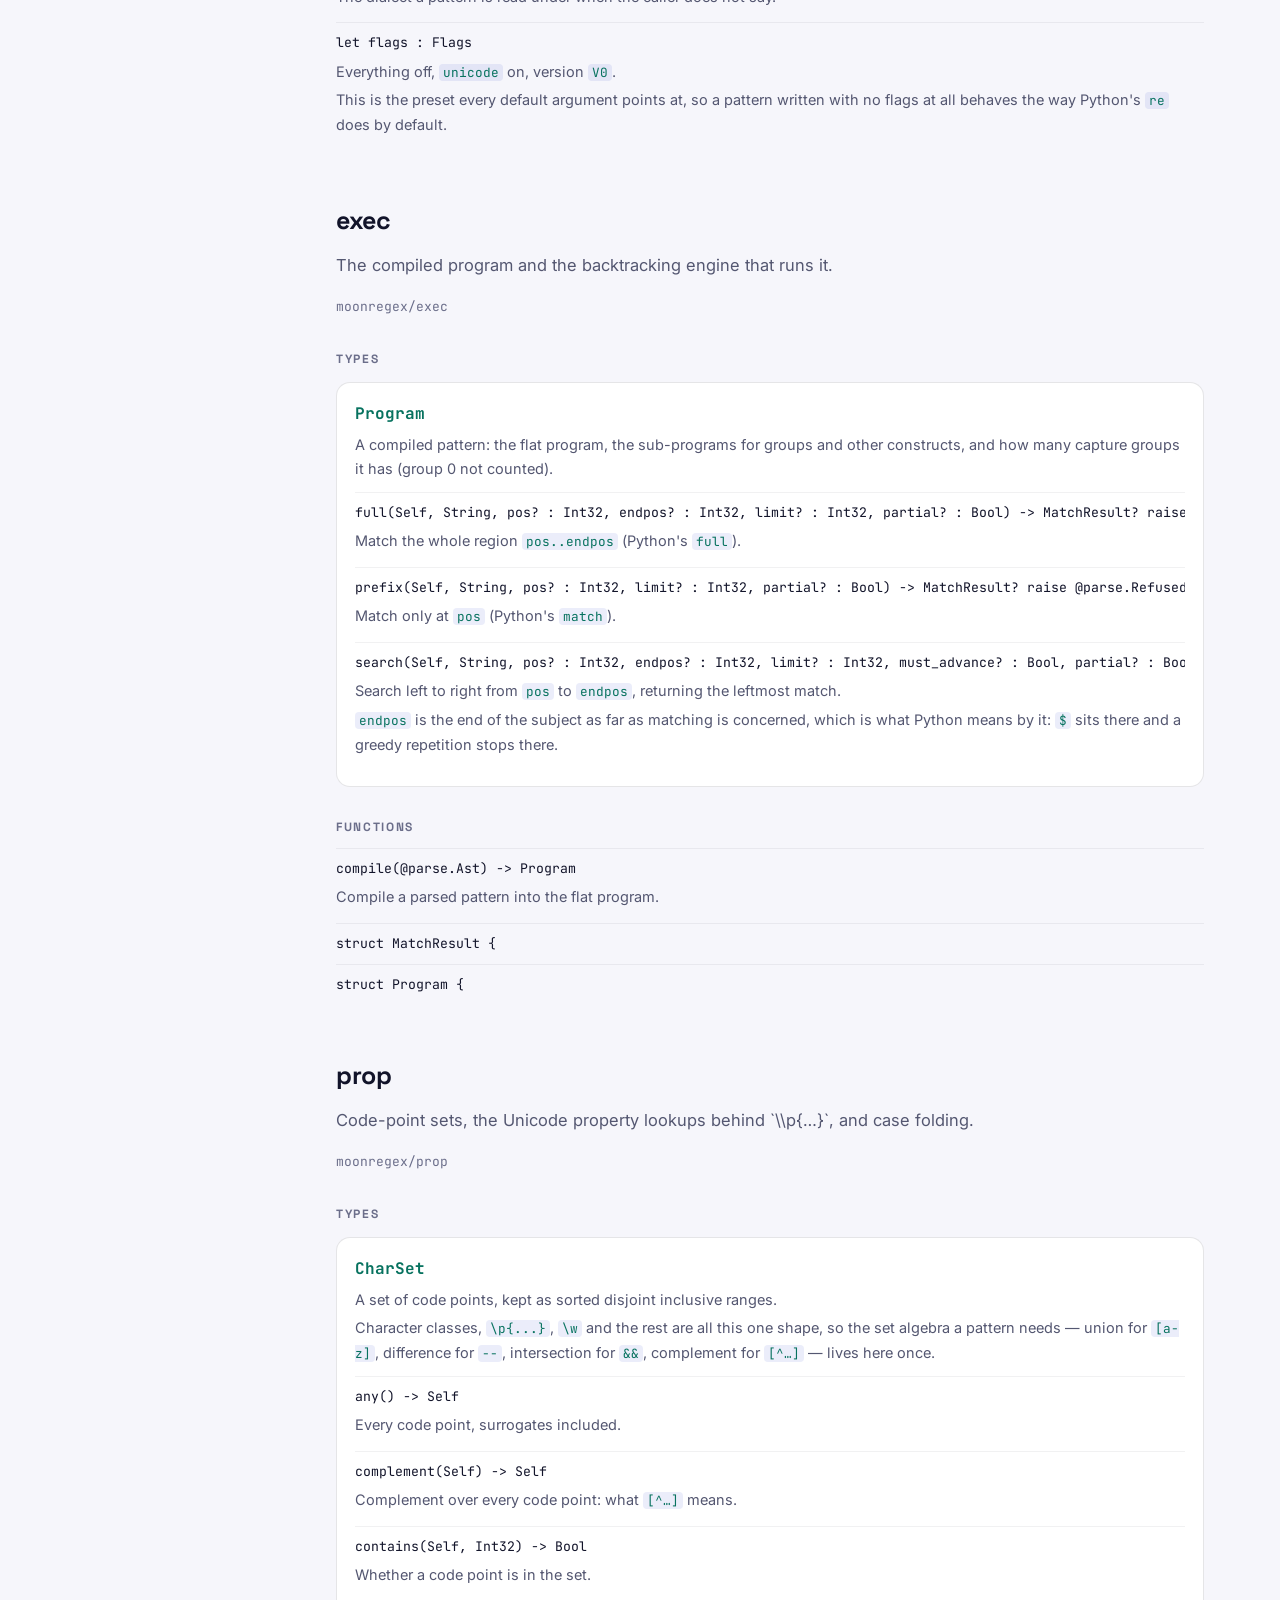
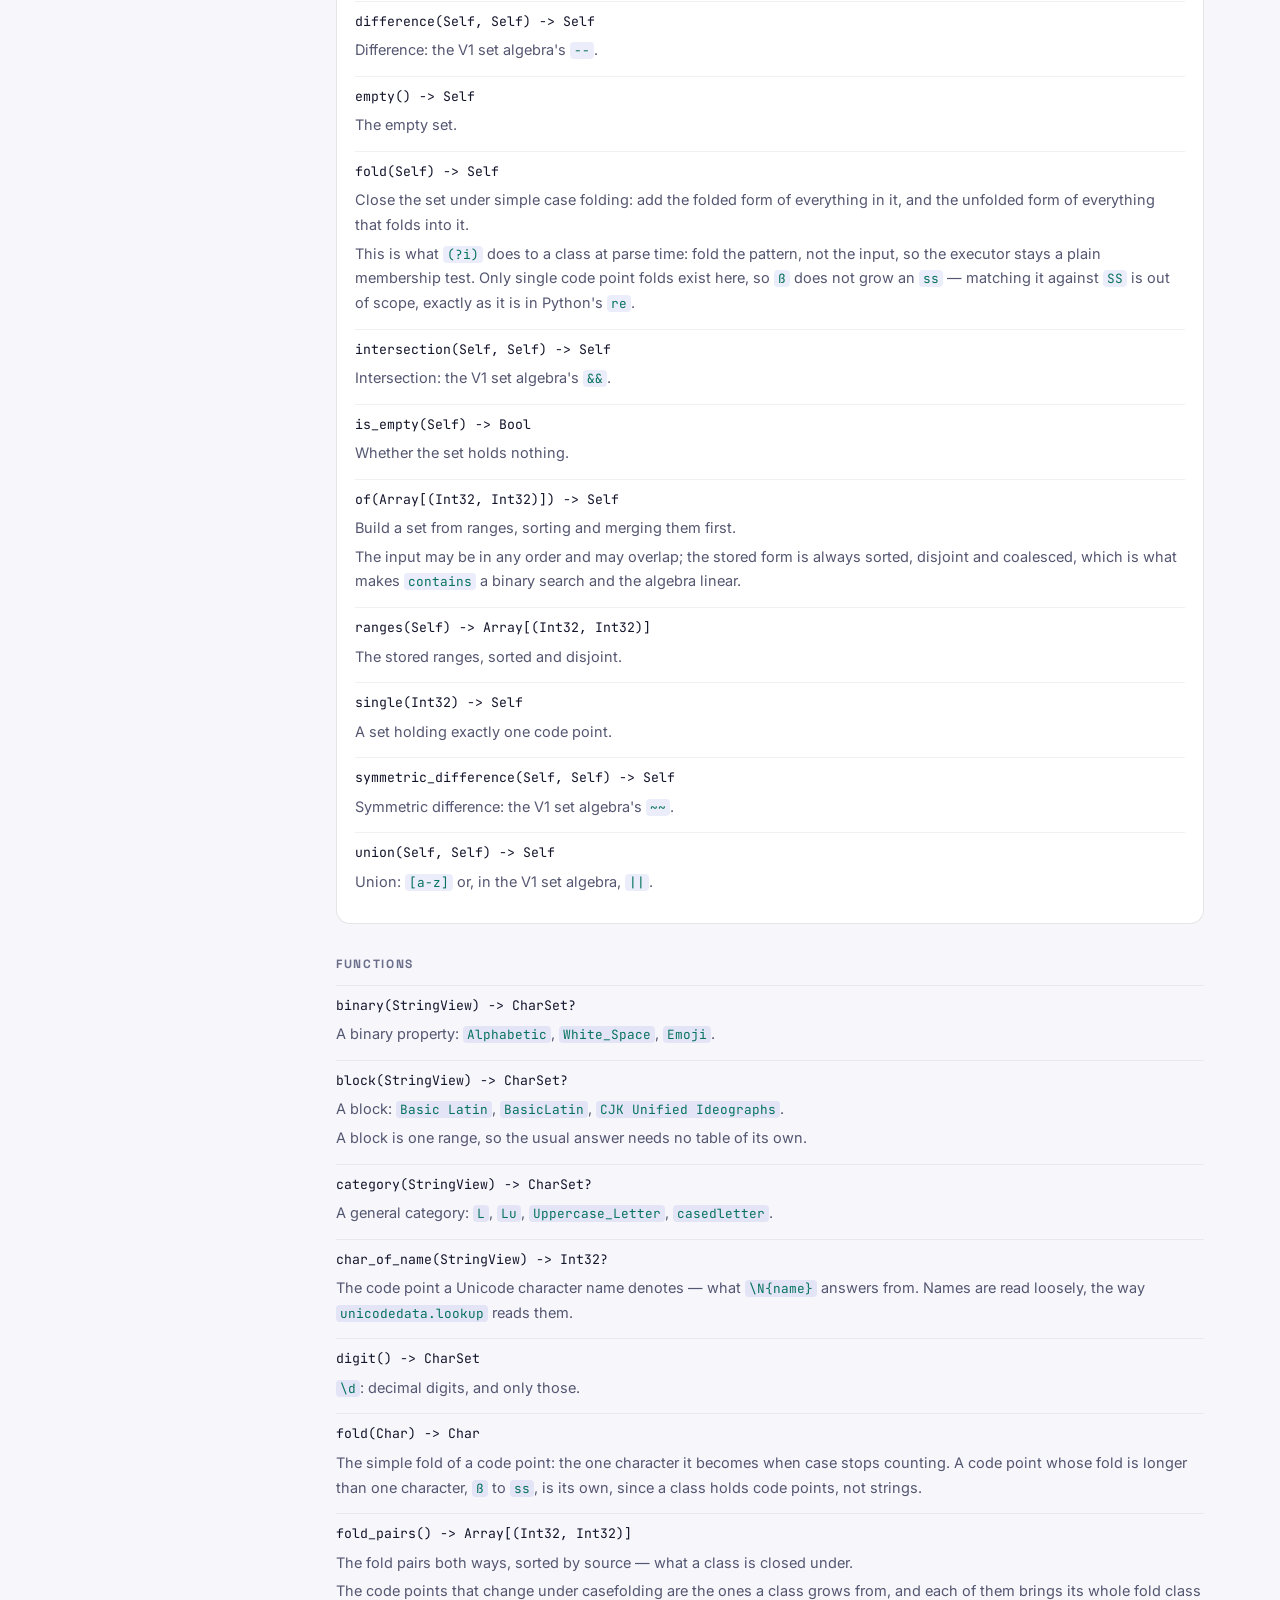
==== commit 9ce48db0: "feat(moonregex): every capture of a group, and the named lists a pattern used. `Match` could answer " ====
--- a/docs/api.html
+++ b/docs/api.html
@@ -76,11 +76,11 @@
 <div class="type" id="moonregex-Group"><h4><code>Group</code></h4><div class="desc"><p>Which group a value names: <code>Whole</code> for the whole match, <code>Num</code> for a numbered parenthesis, <code>Name</code> for a named one.</p>
 <p>This is the shape the methods work in. Callers do not have to build it — <code>GroupKey</code> is implemented by <code>Int</code>, by <code>String</code> and by this type, so <code>m.group(1)</code>, <code>m.group(&quot;year&quot;)</code> and <code>m.group(Whole)</code> are one call.</p></div><ul class="members"><li><code class="sig">to_group(Self) -&gt; Self</code></li></ul></div>
 <div class="type" id="moonregex-Match"><h4><code>Match</code></h4><div class="desc"><p>One match: where it sits in the text, and every group&#x27;s span.</p>
-<p>A span is a code-point range, so <code>start</code> and <code>end</code> read the way Python&#x27;s do — characters, not UTF-16 units — and <code>group</code> slices the original text back out by those offsets.</p></div><ul class="members"><li><code class="sig">after(Self) -&gt; StringView</code><div class="desc"><p>The text after the match — core&#x27;s <code>MatchResult::after</code>.</p></div></li><li><code class="sig">before(Self) -&gt; StringView</code><div class="desc"><p>The text before the match — core&#x27;s <code>MatchResult::before</code>.</p></div></li><li><code class="sig">capturesdict(Self) -&gt; Map[String, Array[(Int32, Int32)]]</code><div class="desc"><p>Named groups to their captured spans — Python&#x27;s <code>Match.capturesdict</code>.</p></div></li><li><code class="sig">content(Self) -&gt; StringView</code><div class="desc"><p>The matched text — core&#x27;s <code>MatchResult::content</code>, and Python&#x27;s <code>group(0)</code>.</p></div></li><li><code class="sig">endpos(Self) -&gt; Int32</code><div class="desc"><p>The <code>endpos</code> the search was bounded by — Python&#x27;s <code>Match.endpos</code>.</p></div></li><li><code class="sig">expand(Self, String) -&gt; String raise @parse.Refused</code><div class="desc"><p>Expand the Python replacement language in <code>template</code> against this match — Python&#x27;s <code>Match.expand</code>.</p></div></li><li><code class="sig">fuzzy_changes(Self) -&gt; (Array[(Int32, Int32)], Array[(Int32, Int32)], Array[(Int32, Int32)])</code><div class="desc"><p>The individual edits of a fuzzy match, as <code>(substitutions, insertions, deletions)</code> each a list of <code>(string_offset, pattern_offset)</code>; three empty lists when the pattern was not fuzzy — Python&#x27;s <code>Match.fuzzy_changes</code>.</p></div></li><li><code class="sig">fuzzy_counts(Self) -&gt; (Int32, Int32, Int32)</code><div class="desc"><p>The edit counts of a fuzzy match, as <code>(substitutions, insertions, deletions)</code>; all zero when the pattern was not fuzzy — Python&#x27;s <code>Match.fuzzy_counts</code>.</p></div></li><li><code class="sig">groupdict(Self, default? : String?) -&gt; Map[String, String]</code><div class="desc"><p>Named groups to their captured strings, <code>default</code> filling those that took no part — Python&#x27;s <code>Match.groupdict</code>.</p></div></li><li><code class="sig">groups(Self, default? : String?) -&gt; Array[String?]</code><div class="desc"><p>All capturing groups (1..n) as strings, <code>None</code> for those that did not take part — Python&#x27;s <code>Match.groups</code>.</p></div></li><li><code class="sig">lastgroup(Self) -&gt; String?</code><div class="desc"><p>The name of the group <code>lastindex</code> points at, or <code>None</code> — Python&#x27;s <code>Match.lastgroup</code>.</p></div></li><li><code class="sig">lastindex(Self) -&gt; Int32?</code><div class="desc"><p>The number of the highest group that took part, or <code>None</code> — Python&#x27;s <code>Match.lastindex</code>.</p></div></li><li><code class="sig">marks(Self) -&gt; Array[String]</code><div class="desc"><p>The names of the marks <code>(*MARK:name)</code> set during the match, in the order they were set — an empty list when none were.</p></div></li><li><code class="sig">partial(Self) -&gt; Bool</code><div class="desc"><p>Whether this match is a partial match — <code>regex.Match.partial</code>. True when the pattern was compiled with <code>partial=true</code>.</p></div></li><li><code class="sig">pattern(Self) -&gt; Pattern</code><div class="desc"><p>The <code>Pattern</code> that produced this match.</p></div></li><li><code class="sig">pos(Self) -&gt; Int32</code><div class="desc"><p>The <code>pos</code> the search started at — Python&#x27;s <code>Match.pos</code>.</p></div></li><li><code class="sig">re(Self) -&gt; Pattern</code><div class="desc"><p>The <code>Pattern</code> that produced this match — Python&#x27;s <code>Match.re</code>.</p></div></li><li><code class="sig">string(Self) -&gt; String</code><div class="desc"><p>The subject text.</p></div></li></ul></div>
+<p>A span is a code-point range, so <code>start</code> and <code>end</code> read the way Python&#x27;s do — characters, not UTF-16 units — and <code>group</code> slices the original text back out by those offsets.</p></div><ul class="members"><li><code class="sig">after(Self) -&gt; StringView</code><div class="desc"><p>The text after the match — core&#x27;s <code>MatchResult::after</code>.</p></div></li><li><code class="sig">allcaptures(Self) -&gt; Array[Array[String]]</code><div class="desc"><p>Every capture of every group as text, group 0 first — <code>regex.Match.allcaptures</code>. A group that took no part answers an empty list.</p></div></li><li><code class="sig">allspans(Self) -&gt; Array[Array[(Int32, Int32)]]</code><div class="desc"><p>Every capture of every group as a span, group 0 first — <code>regex.Match.allspans</code>.</p></div></li><li><code class="sig">before(Self) -&gt; StringView</code><div class="desc"><p>The text before the match — core&#x27;s <code>MatchResult::before</code>.</p></div></li><li><code class="sig">capturesdict(Self) -&gt; Map[String, Array[(Int32, Int32)]]</code><div class="desc"><p>Named groups to their captured spans — Python&#x27;s <code>Match.capturesdict</code>.</p></div></li><li><code class="sig">content(Self) -&gt; StringView</code><div class="desc"><p>The matched text — core&#x27;s <code>MatchResult::content</code>, and Python&#x27;s <code>group(0)</code>.</p></div></li><li><code class="sig">endpos(Self) -&gt; Int32</code><div class="desc"><p>The <code>endpos</code> the search was bounded by — Python&#x27;s <code>Match.endpos</code>.</p></div></li><li><code class="sig">expand(Self, String) -&gt; String raise @parse.Refused</code><div class="desc"><p>Expand the Python replacement language in <code>template</code> against this match — Python&#x27;s <code>Match.expand</code>.</p></div></li><li><code class="sig">fuzzy_changes(Self) -&gt; (Array[(Int32, Int32)], Array[(Int32, Int32)], Array[(Int32, Int32)])</code><div class="desc"><p>The individual edits of a fuzzy match, as <code>(substitutions, insertions, deletions)</code> each a list of <code>(string_offset, pattern_offset)</code>; three empty lists when the pattern was not fuzzy — Python&#x27;s <code>Match.fuzzy_changes</code>.</p></div></li><li><code class="sig">fuzzy_counts(Self) -&gt; (Int32, Int32, Int32)</code><div class="desc"><p>The edit counts of a fuzzy match, as <code>(substitutions, insertions, deletions)</code>; all zero when the pattern was not fuzzy — Python&#x27;s <code>Match.fuzzy_counts</code>.</p></div></li><li><code class="sig">groupdict(Self, default? : String?) -&gt; Map[String, String]</code><div class="desc"><p>Named groups to their captured strings, <code>default</code> filling those that took no part — Python&#x27;s <code>Match.groupdict</code>.</p></div></li><li><code class="sig">groups(Self, default? : String?) -&gt; Array[String?]</code><div class="desc"><p>All capturing groups (1..n) as strings, <code>None</code> for those that did not take part — Python&#x27;s <code>Match.groups</code>.</p></div></li><li><code class="sig">lastgroup(Self) -&gt; String?</code><div class="desc"><p>The name of the group <code>lastindex</code> points at, or <code>None</code> — Python&#x27;s <code>Match.lastgroup</code>.</p></div></li><li><code class="sig">lastindex(Self) -&gt; Int32?</code><div class="desc"><p>The number of the highest group that took part, or <code>None</code> — Python&#x27;s <code>Match.lastindex</code>.</p></div></li><li><code class="sig">marks(Self) -&gt; Array[String]</code><div class="desc"><p>The names of the marks <code>(*MARK:name)</code> set during the match, in the order they were set — an empty list when none were.</p></div></li><li><code class="sig">partial(Self) -&gt; Bool</code><div class="desc"><p>Whether this match is partial — <code>regex.Match.partial</code>: the pattern ran out of text and would have gone on had the subject continued. Only a pattern compiled with <code>partial=true</code> can answer one.</p></div></li><li><code class="sig">pattern(Self) -&gt; Pattern</code><div class="desc"><p>The <code>Pattern</code> that produced this match.</p></div></li><li><code class="sig">pos(Self) -&gt; Int32</code><div class="desc"><p>The <code>pos</code> the search started at — Python&#x27;s <code>Match.pos</code>.</p></div></li><li><code class="sig">re(Self) -&gt; Pattern</code><div class="desc"><p>The <code>Pattern</code> that produced this match — Python&#x27;s <code>Match.re</code>.</p></div></li><li><code class="sig">string(Self) -&gt; String</code><div class="desc"><p>The subject text.</p></div></li></ul></div>
 <div class="type" id="moonregex-Pattern"><h4><code>Pattern</code></h4><div class="desc"><p>A compiled pattern: the tree it came from, the flat program it became, and the source, so it can answer what Python&#x27;s <code>re</code> answers of a <code>Pattern</code> — its string, its flags, how many groups, and what they are named.</p></div><ul class="members"><li><code class="sig">add(Self, Self) -&gt; Self</code></li><li><code class="sig">capture(Self, String) -&gt; Self raise @parse.Refused</code><div class="desc"><p>This pattern wrapped in a named capture group, as <code>Regex::capture</code> in core.</p>
 <p>The group is numbered after the ones the pattern already has, and <code>groupindex</code> gains <code>name</code>.</p></div></li><li><code class="sig">dialect(Self) -&gt; @parse.Dialect</code><div class="desc"><p>The dialect the pattern was read under.</p></div></li><li><code class="sig">dump(Self) -&gt; String</code><div class="desc"><p>The syntax tree re-printed, as Python&#x27;s <code>Pattern.dump</code> would.</p></div></li><li><code class="sig">findall(Self, String, group? : Group, overlapped? : Bool, pos? : Int32, endpos? : Int32, limit? : Int32) -&gt; Array[Strin…</code><div class="desc"><p>All non-overlapping matches, as <code>findall</code> at the module level.</p></div></li><li><code class="sig">finditer(Self, String, pos? : Int32, endpos? : Int32, overlapped? : Bool, limit? : Int32) -&gt; Array[Match] raise @parse.…</code><div class="desc"><p>All matches as <code>Match</code> objects, as <code>finditer</code> at the module level.</p></div></li><li><code class="sig">flags(Self) -&gt; @parse.Flags</code><div class="desc"><p>The effective flags.</p></div></li><li><code class="sig">full(Self, String, pos? : Int32, endpos? : Int32, limit? : Int32) -&gt; Match? raise @parse.Refused</code><div class="desc"><p>Match the whole region <code>pos..endpos</code>.</p></div></li><li><code class="sig">groupindex(Self) -&gt; Map[String, Array[Int32]]</code><div class="desc"><p>Group name to slot, as Python&#x27;s <code>Pattern.groupindex</code>.</p></div></li><li><code class="sig">groups(Self) -&gt; Int32</code><div class="desc"><p>How many capturing groups the pattern has, group 0 not counted — Python&#x27;s <code>Pattern.groups</code>.</p></div></li><li><code class="sig">lor(Self, Self) -&gt; Self</code></li><li><code class="sig">lower(Self) -&gt; @string.Regex?</code><div class="desc"><p>The pattern as a core <code>@string.Regex</code>, when the core engine can run it.</p>
 <p>The core engine speaks one grammar, so this answers only for the patterns that fit inside it: literals, classes, <code>.</code>, <code>^</code>, <code>$</code>, <code>\b</code>, <code>\B</code>, groups, alternation, quantifiers up to 256. Anything else — backreferences, lookaround, conditionals, recursion, atomic groups, fuzzy matching, <code>\X</code>, Unicode word boundaries, Python&#x27;s <code>$</code> — answers <code>None</code>, and the pattern runs on this library&#x27;s own engine instead.</p>
-<p>The result is an ordinary <code>@string.Regex</code>: it can be handed to core&#x27;s <code>execute</code>, <code>find</code>, <code>split</code>, <code>replace_by</code>, or to the lexer.</p></div></li><li><code class="sig">partial(Self) -&gt; Bool</code><div class="desc"><p>Whether the pattern was compiled for partial matching.</p></div></li><li><code class="sig">pattern(Self) -&gt; String</code><div class="desc"><p>The pattern&#x27;s source text.</p></div></li><li><code class="sig">prefix(Self, String, pos? : Int32, limit? : Int32) -&gt; Match? raise @parse.Refused</code><div class="desc"><p>Match only at <code>pos</code>.</p></div></li><li><code class="sig">repeat(Self, min? : Int32, max? : Int32, greedy? : Bool) -&gt; Self raise @parse.Refused</code><div class="desc"><p>This pattern repeated, as <code>Regex::repeat</code> in core: <code>min</code> to <code>max</code> times, greedily unless <code>greedy</code> is off.</p></div></li><li><code class="sig">scanner(Self, String) -&gt; Scanner</code><div class="desc"><p>Bind a <code>Pattern</code> to a text so its methods can scan that text incrementally.</p></div></li><li><code class="sig">search(Self, String, pos? : Int32, endpos? : Int32, limit? : Int32) -&gt; Match? raise @parse.Refused</code><div class="desc"><p>Scan <code>text</code> for the leftmost match.</p></div></li><li><code class="sig">split(Self, String, maxsplit? : Int32, pos? : Int32, endpos? : Int32, limit? : Int32) -&gt; Array[String?] raise @parse.Re…</code><div class="desc"><p>Split <code>text</code> on the pattern, as <code>split</code> at the module level.</p></div></li><li><code class="sig">string(StringView) -&gt; Self</code><div class="desc"><p>A pattern that matches <code>text</code> literally, as <code>@string.Regex::string</code> does.</p>
+<p>The result is an ordinary <code>@string.Regex</code>: it can be handed to core&#x27;s <code>execute</code>, <code>find</code>, <code>split</code>, <code>replace_by</code>, or to the lexer.</p></div></li><li><code class="sig">named_lists(Self) -&gt; Map[String, Array[String]]</code><div class="desc"><p>The <code>\L&lt;name&gt;</code> lists the pattern used, name to items — <code>regex.Pattern.named_lists</code>.</p></div></li><li><code class="sig">partial(Self) -&gt; Bool</code><div class="desc"><p>Whether the pattern was compiled for partial matching.</p></div></li><li><code class="sig">pattern(Self) -&gt; String</code><div class="desc"><p>The pattern&#x27;s source text.</p></div></li><li><code class="sig">prefix(Self, String, pos? : Int32, limit? : Int32) -&gt; Match? raise @parse.Refused</code><div class="desc"><p>Match only at <code>pos</code>.</p></div></li><li><code class="sig">repeat(Self, min? : Int32, max? : Int32, greedy? : Bool) -&gt; Self raise @parse.Refused</code><div class="desc"><p>This pattern repeated, as <code>Regex::repeat</code> in core: <code>min</code> to <code>max</code> times, greedily unless <code>greedy</code> is off.</p></div></li><li><code class="sig">scanner(Self, String) -&gt; Scanner</code><div class="desc"><p>Bind a <code>Pattern</code> to a text so its methods can scan that text incrementally.</p></div></li><li><code class="sig">search(Self, String, pos? : Int32, endpos? : Int32, limit? : Int32) -&gt; Match? raise @parse.Refused</code><div class="desc"><p>Scan <code>text</code> for the leftmost match.</p></div></li><li><code class="sig">split(Self, String, maxsplit? : Int32, pos? : Int32, endpos? : Int32, limit? : Int32) -&gt; Array[String?] raise @parse.Re…</code><div class="desc"><p>Split <code>text</code> on the pattern, as <code>split</code> at the module level.</p></div></li><li><code class="sig">string(StringView) -&gt; Self</code><div class="desc"><p>A pattern that matches <code>text</code> literally, as <code>@string.Regex::string</code> does.</p>
 <p>Nothing in <code>text</code> is read as syntax — the caller does not have to escape it first.</p></div></li><li><code class="sig">sub(Self, String, String, count? : Int32, pos? : Int32, endpos? : Int32, limit? : Int32) -&gt; String raise @parse.Refused</code><div class="desc"><p>Replace matches with <code>repl</code>, as <code>sub</code> at the module level.</p></div></li><li><code class="sig">sub_with(Self, String, (Match) -&gt; String raise @parse.Refused, count? : Int32, pos? : Int32, endpos? : Int32, limit? :…</code><div class="desc"><p>Replace matches with <code>f(match)</code>, as <code>sub_with</code> at the module level.</p></div></li><li><code class="sig">subf(Self, String, String, count? : Int32, pos? : Int32, endpos? : Int32, limit? : Int32) -&gt; String raise @parse.Refused</code><div class="desc"><p>Replace matches with <code>repl</code>, as <code>regex.subf</code> — <code>repl</code> is a format template whose fields name groups (<code>{}</code>, <code>{0}</code>, <code>{name}</code>, <code>{0[0]}</code>), with an optional <code>:spec</code>.</p></div></li><li><code class="sig">subfn(Self, String, String, count? : Int32, pos? : Int32, endpos? : Int32, limit? : Int32) -&gt; (String, Int32) raise @pa…</code><div class="desc"><p>Replace matches with <code>repl</code>, returning the new text and the count, as <code>regex.subfn</code>.</p></div></li><li><code class="sig">subn(Self, String, String, count? : Int32, pos? : Int32, endpos? : Int32, limit? : Int32) -&gt; (String, Int32) raise @par…</code><div class="desc"><p>Replace matches with <code>repl</code>, returning the new text and the count, as <code>subn</code> at the module level.</p></div></li><li><code class="sig">subn_with(Self, String, (Match) -&gt; String raise @parse.Refused, count? : Int32, pos? : Int32, endpos? : Int32, limit? :…</code><div class="desc"><p>Replace matches with <code>f(match)</code>, as <code>subn_with</code> at the module level.</p></div></li></ul></div>
 <div class="type" id="moonregex-Scanner"><h4><code>Scanner</code></h4><div class="desc"><p>A <code>Scanner</code> walks a fixed text from left to right, each call picking up where the last left off — Python&#x27;s <code>regex.Scanner</code>, and the loop <code>re</code>&#x27;s <code>finditer</code> runs internally. Build one with <code>Pattern::scanner</code>.</p></div><ul class="members"><li><code class="sig">findall(Self, group? : Group, overlapped? : Bool) -&gt; Array[String?] raise @parse.Refused</code><div class="desc"><p>Every remaining match from the current position, as group strings, advancing to the end of the text — Python&#x27;s <code>Scanner.findall</code>.</p></div></li><li><code class="sig">finditer(Self, overlapped? : Bool) -&gt; Array[Match] raise @parse.Refused</code><div class="desc"><p>Every remaining match from the current position, as <code>Match</code> objects, advancing to the end of the text — Python&#x27;s <code>Scanner.finditer</code>.</p></div></li><li><code class="sig">full(Self) -&gt; Match? raise @parse.Refused</code><div class="desc"><p>A full match of the region from the current position, advancing past it; <code>None</code> otherwise — Python&#x27;s <code>Scanner.full</code>.</p></div></li><li><code class="sig">prefix(Self) -&gt; Match? raise @parse.Refused</code><div class="desc"><p>A match anchored at the current position, advancing past it; <code>None</code> if the pattern does not match there — Python&#x27;s <code>Scanner.match</code>.</p></div></li><li><code class="sig">search(Self) -&gt; Match? raise @parse.Refused</code><div class="desc"><p>The next match from the current position, advancing past it; <code>None</code> once the text is exhausted — Python&#x27;s <code>Scanner.search</code>.</p></div></li><li><code class="sig">split(Self, maxsplit? : Int32) -&gt; Array[String?] raise @parse.Refused</code><div class="desc"><p>Split the remaining text on the pattern, advancing to the end — Python&#x27;s <code>Scanner.split</code>.</p></div></li><li><code class="sig">sub(Self, String, count? : Int32) -&gt; String raise @parse.Refused</code><div class="desc"><p>Replace every remaining match with <code>repl</code>, returning the new text — Python&#x27;s <code>Scanner.sub</code>.</p></div></li><li><code class="sig">subn(Self, String, count? : Int32) -&gt; (String, Int32) raise @parse.Refused</code><div class="desc"><p>Replace every remaining match with <code>repl</code>, returning the new text and advancing to the end — Python&#x27;s <code>Scanner.subn</code> / <code>Scanner.sub</code>.</p></div></li></ul></div>
 <h3>Functions</h3>
@@ -199,7 +199,8 @@
 <p class="blurb">The compiled program and the backtracking engine that runs it.</p>
 <p class="slug"><code>moonregex/exec</code></p>
 <h3>Types</h3>
-<div class="type" id="moonregex-exec-Program"><h4><code>Program</code></h4><div class="desc"><p>A compiled pattern: the flat program, the sub-programs for groups and other constructs, and how many capture groups it has (group 0 not counted).</p></div><ul class="members"><li><code class="sig">full(Self, String, pos? : Int32, endpos? : Int32, limit? : Int32) -&gt; MatchResult? raise @parse.Refused</code><div class="desc"><p>Match the whole region <code>pos..endpos</code> (Python&#x27;s <code>full</code>).</p></div></li><li><code class="sig">prefix(Self, String, pos? : Int32, limit? : Int32) -&gt; MatchResult? raise @parse.Refused</code><div class="desc"><p>Match only at <code>pos</code> (Python&#x27;s <code>match</code>).</p></div></li><li><code class="sig">search(Self, String, pos? : Int32, endpos? : Int32, limit? : Int32, must_advance? : Bool) -&gt; MatchResult? raise @parse.…</code><div class="desc"><p>Search left to right from <code>pos</code> to <code>endpos</code>, returning the leftmost match.</p></div></li></ul></div>
+<div class="type" id="moonregex-exec-Program"><h4><code>Program</code></h4><div class="desc"><p>A compiled pattern: the flat program, the sub-programs for groups and other constructs, and how many capture groups it has (group 0 not counted).</p></div><ul class="members"><li><code class="sig">full(Self, String, pos? : Int32, endpos? : Int32, limit? : Int32, partial? : Bool) -&gt; MatchResult? raise @parse.Refused</code><div class="desc"><p>Match the whole region <code>pos..endpos</code> (Python&#x27;s <code>full</code>).</p></div></li><li><code class="sig">prefix(Self, String, pos? : Int32, limit? : Int32, partial? : Bool) -&gt; MatchResult? raise @parse.Refused</code><div class="desc"><p>Match only at <code>pos</code> (Python&#x27;s <code>match</code>).</p></div></li><li><code class="sig">search(Self, String, pos? : Int32, endpos? : Int32, limit? : Int32, must_advance? : Bool, partial? : Bool) -&gt; MatchResu…</code><div class="desc"><p>Search left to right from <code>pos</code> to <code>endpos</code>, returning the leftmost match.</p>
+<p><code>endpos</code> is the end of the subject as far as matching is concerned, which is what Python means by it: <code>$</code> sits there and a greedy repetition stops there.</p></div></li></ul></div>
 <h3>Functions</h3>
 <ul class="members">
 <li><code class="sig">compile(@parse.Ast) -&gt; Program</code><div class="desc"><p>Compile a parsed pattern into the flat program.</p></div></li>
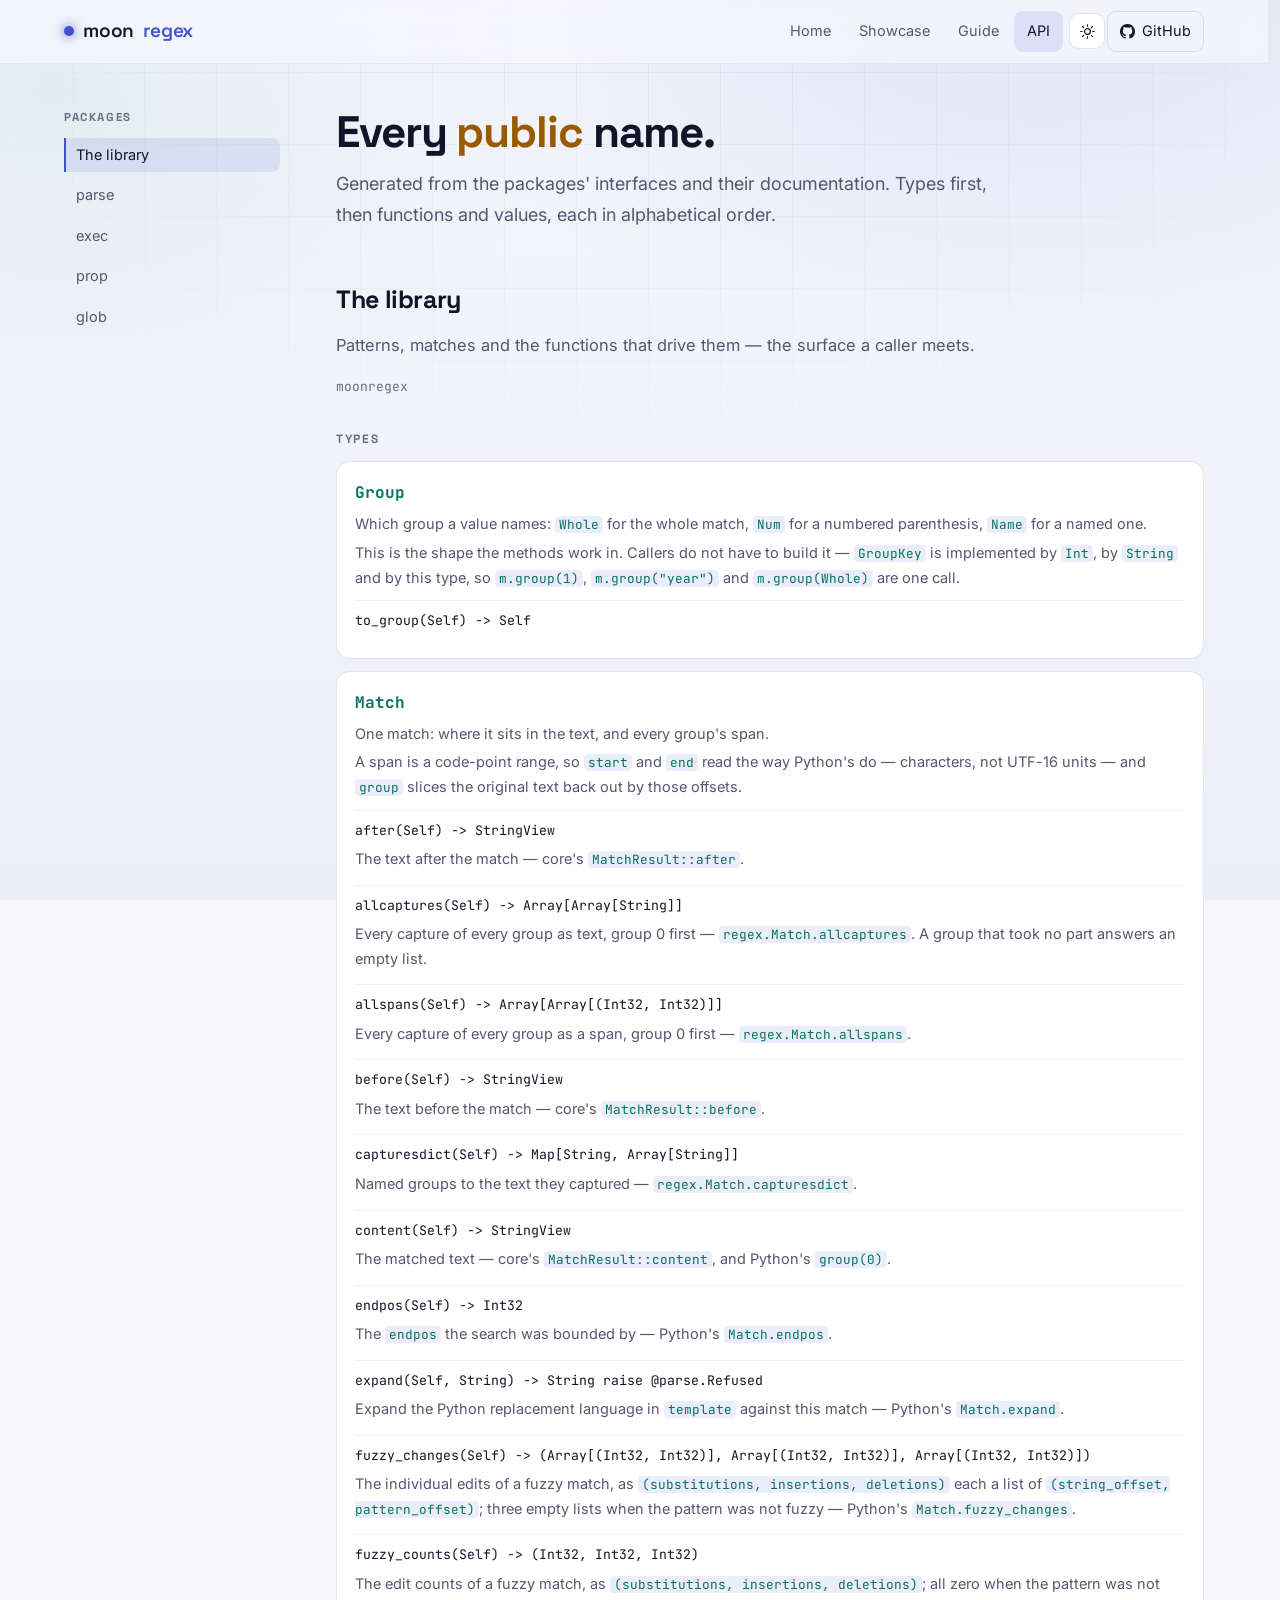
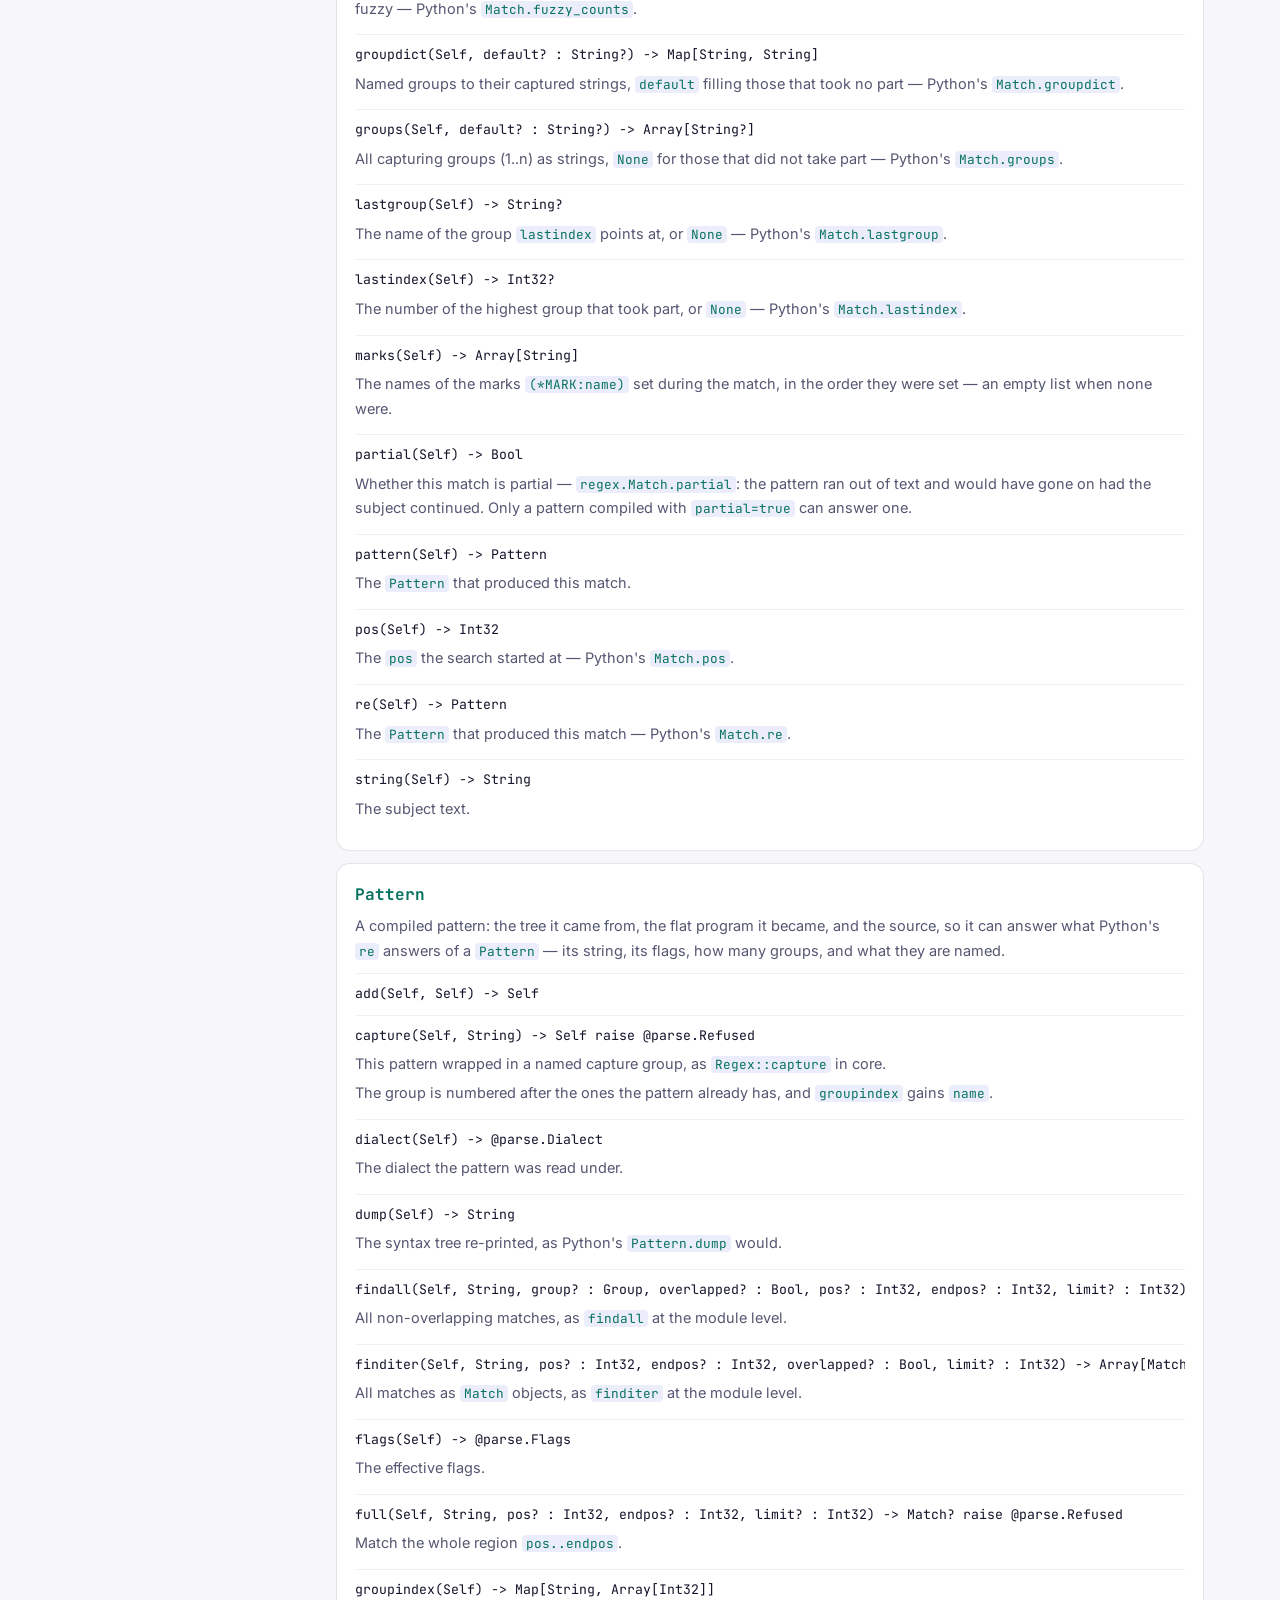
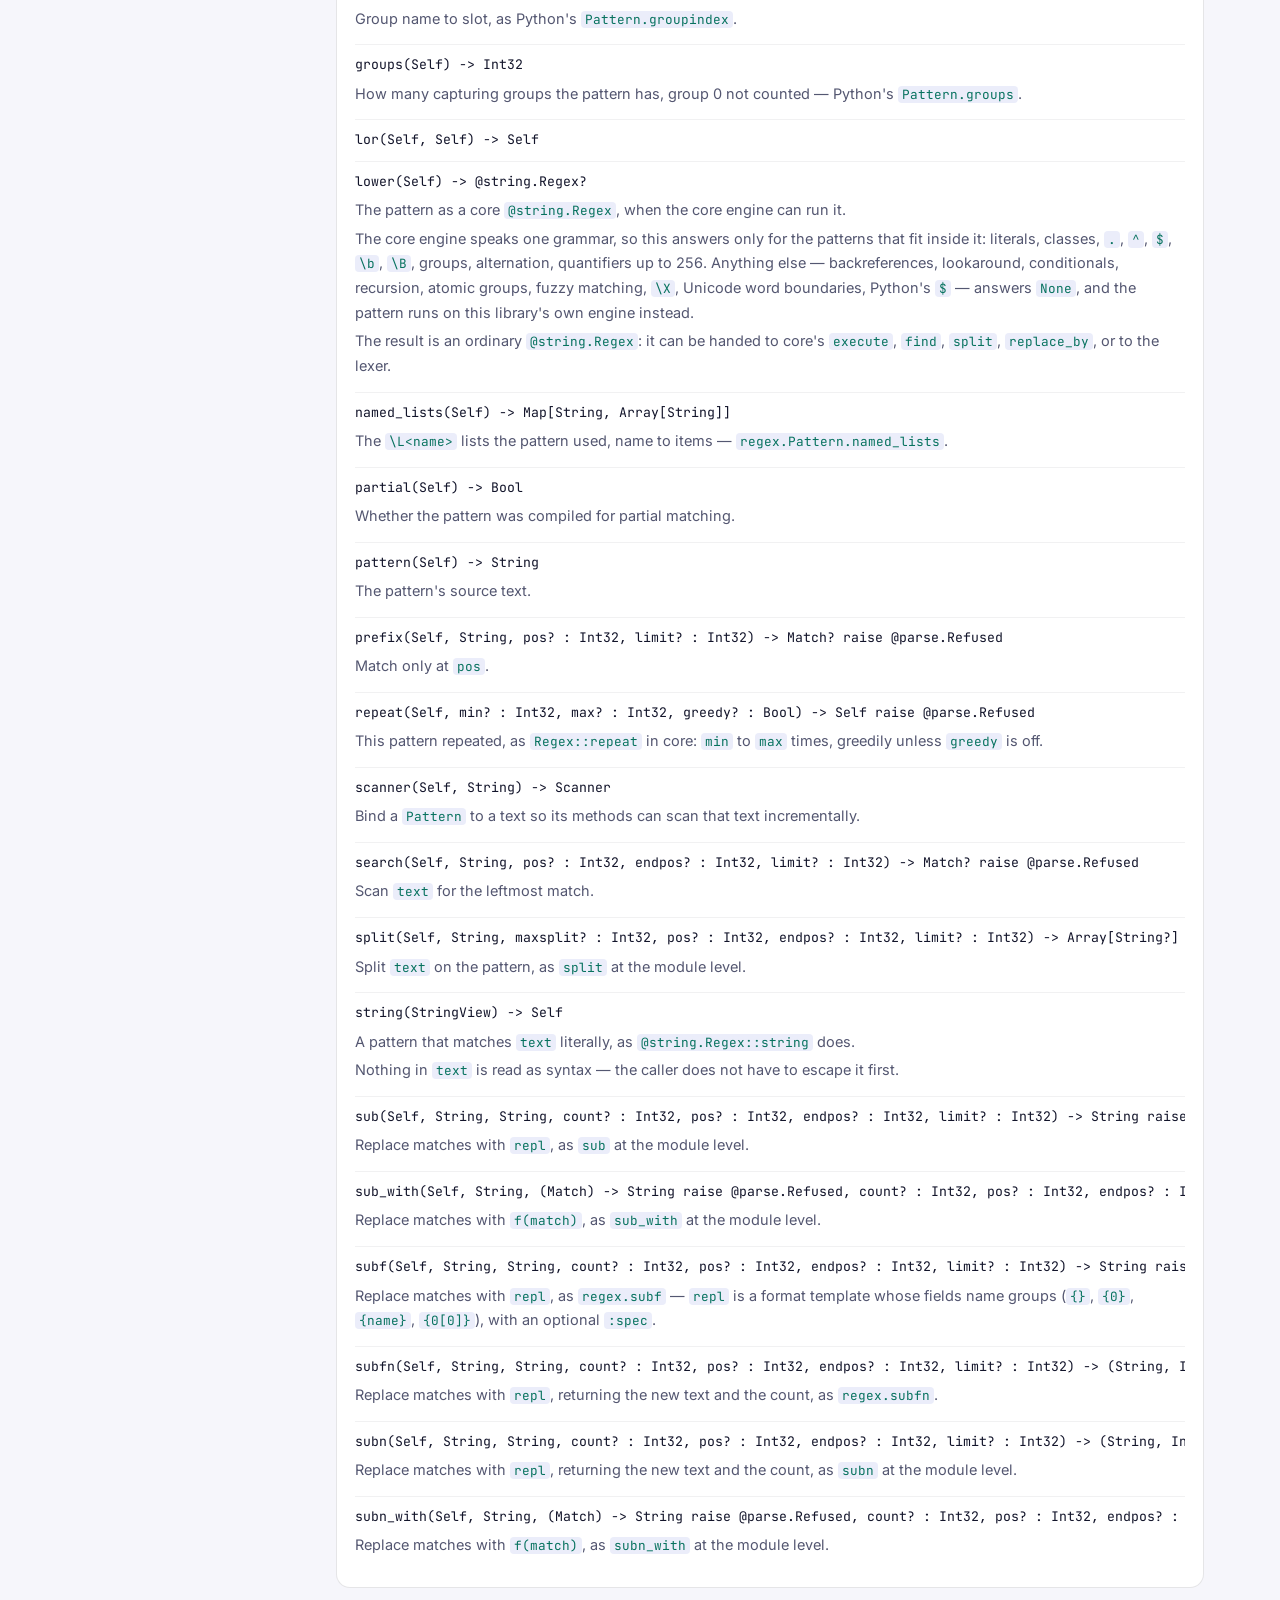
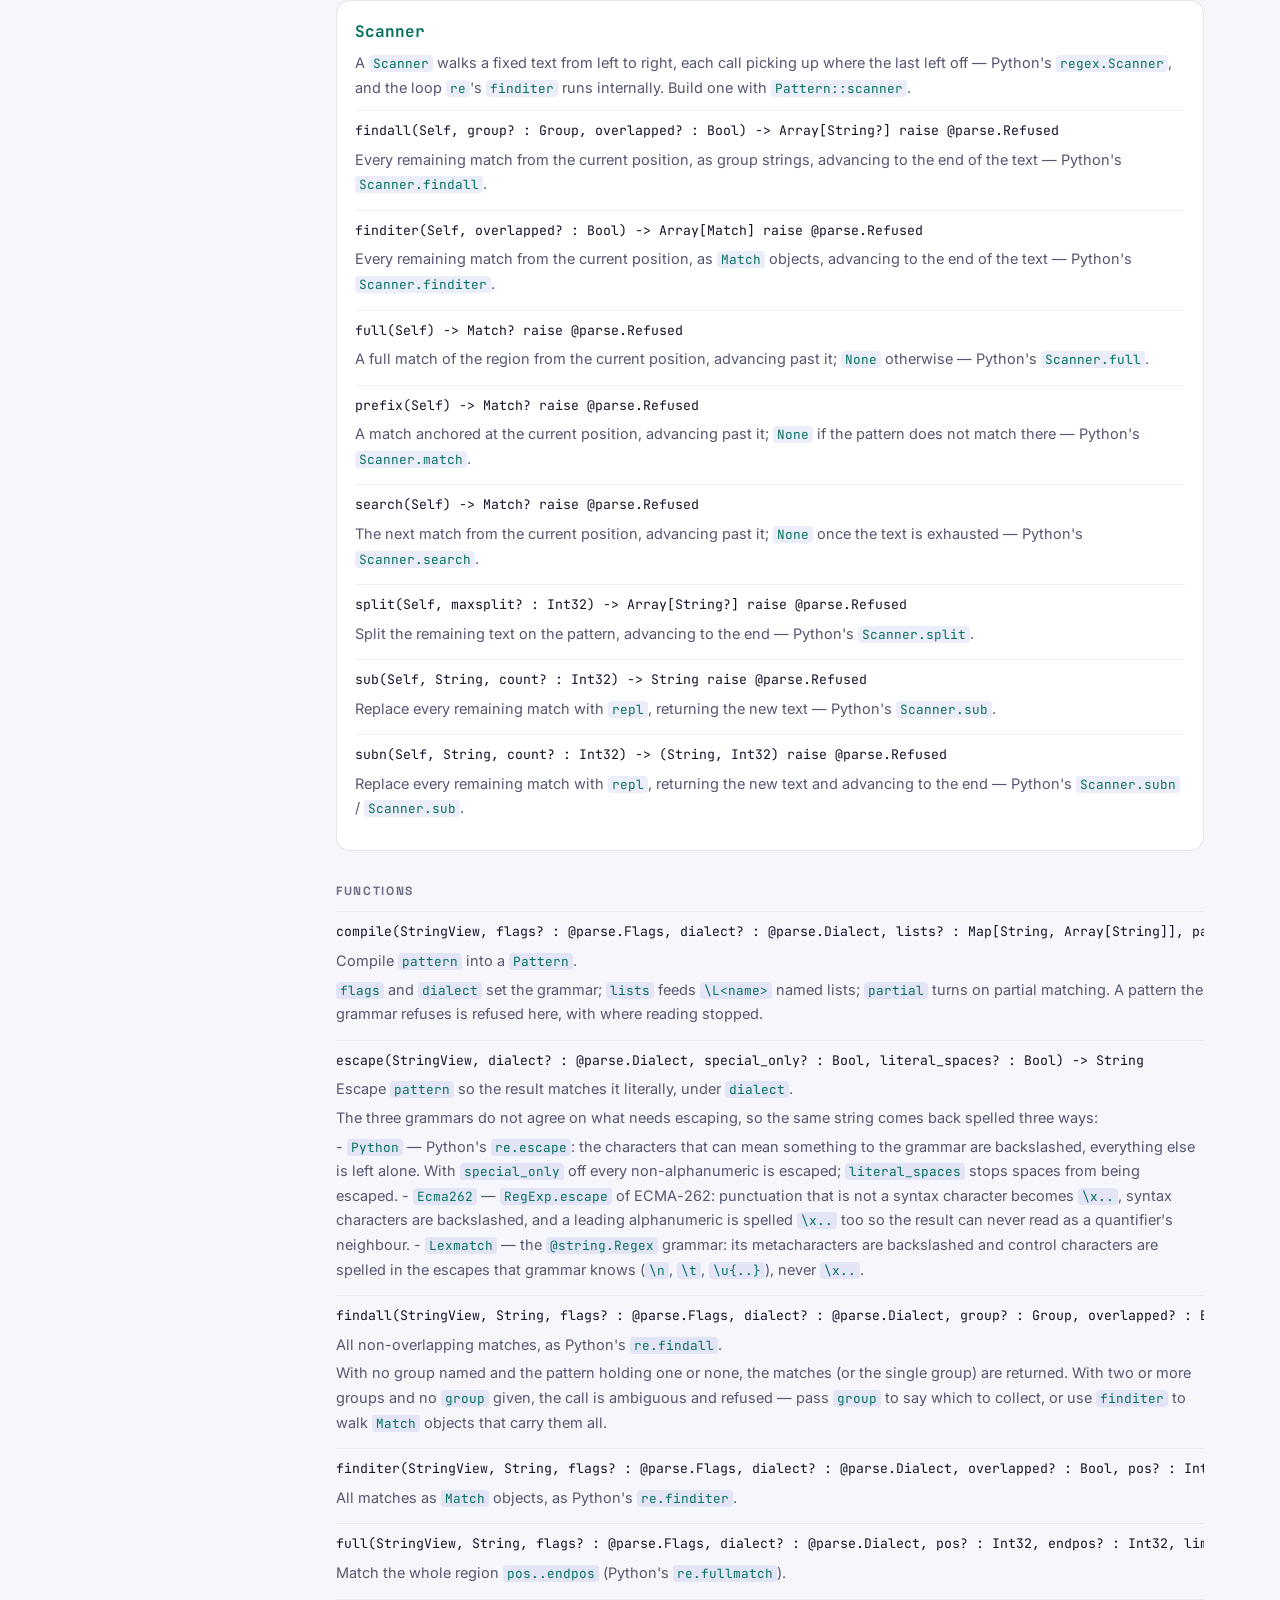
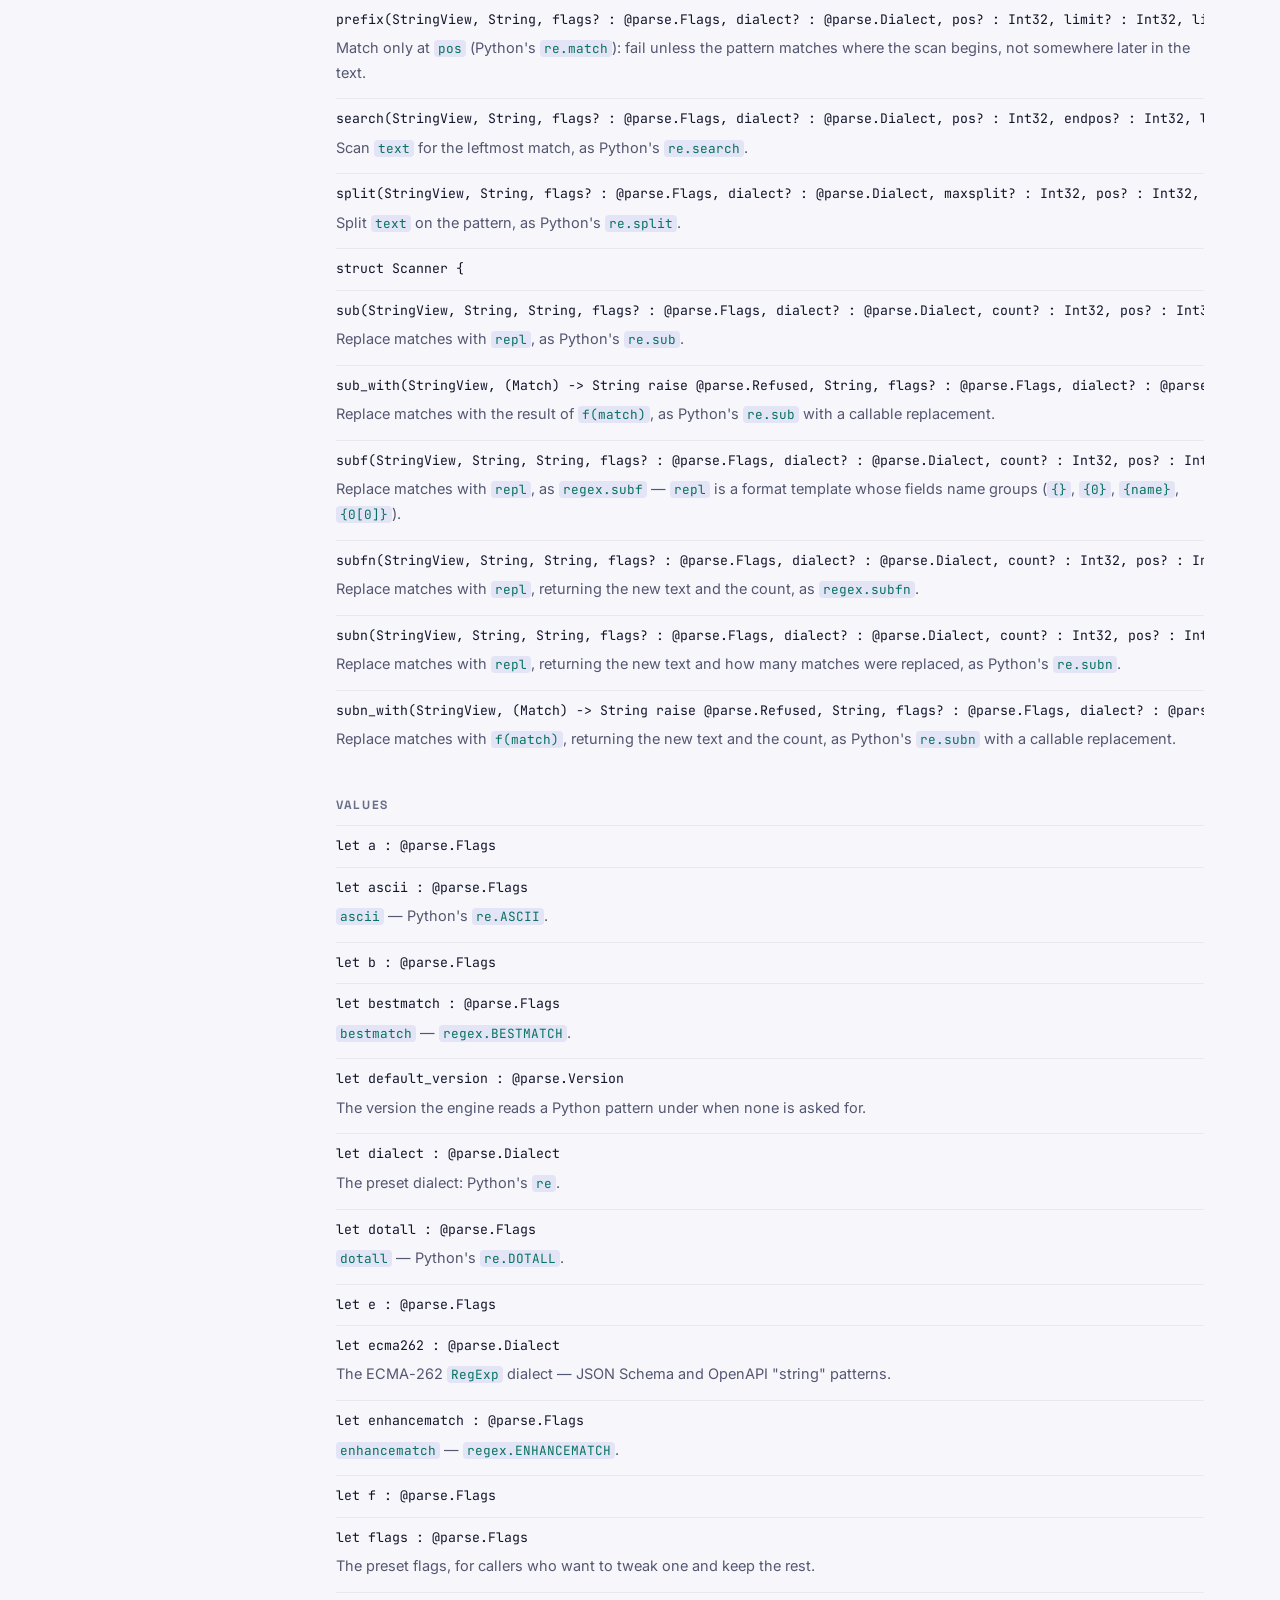
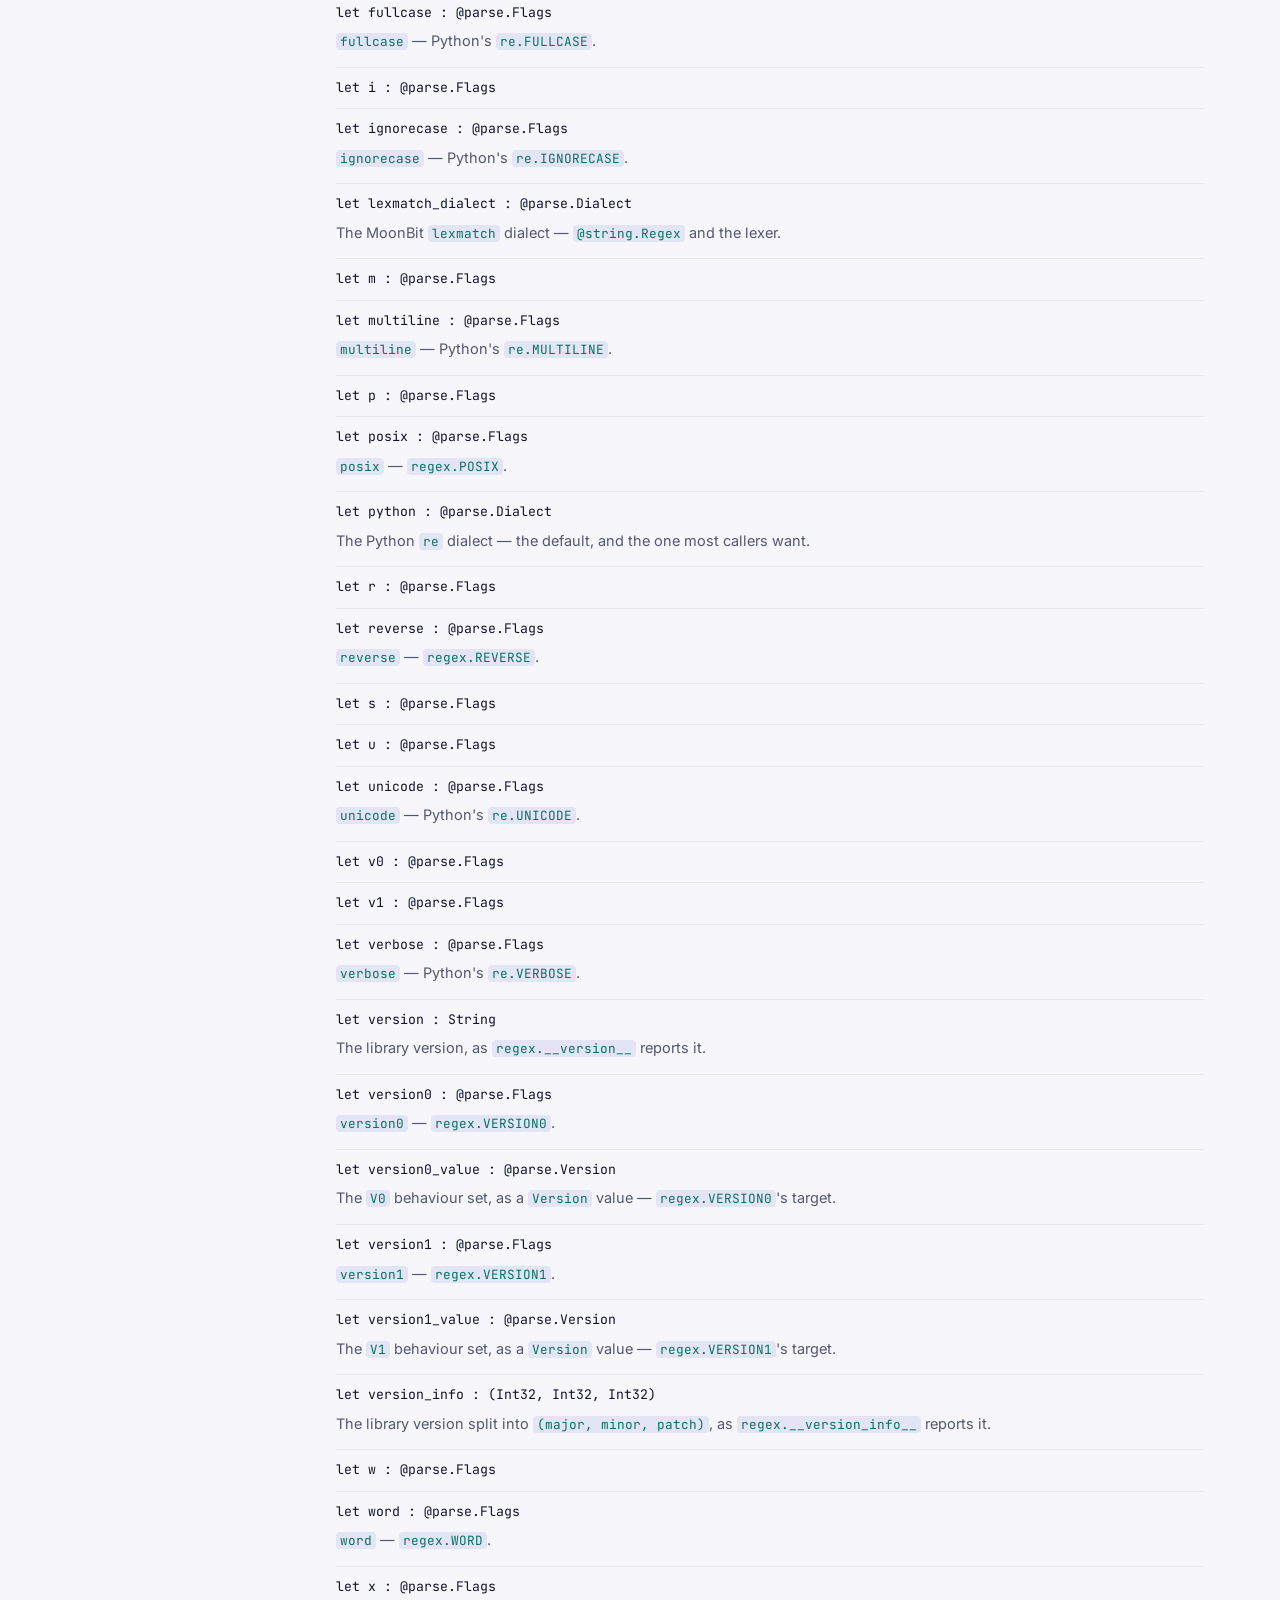
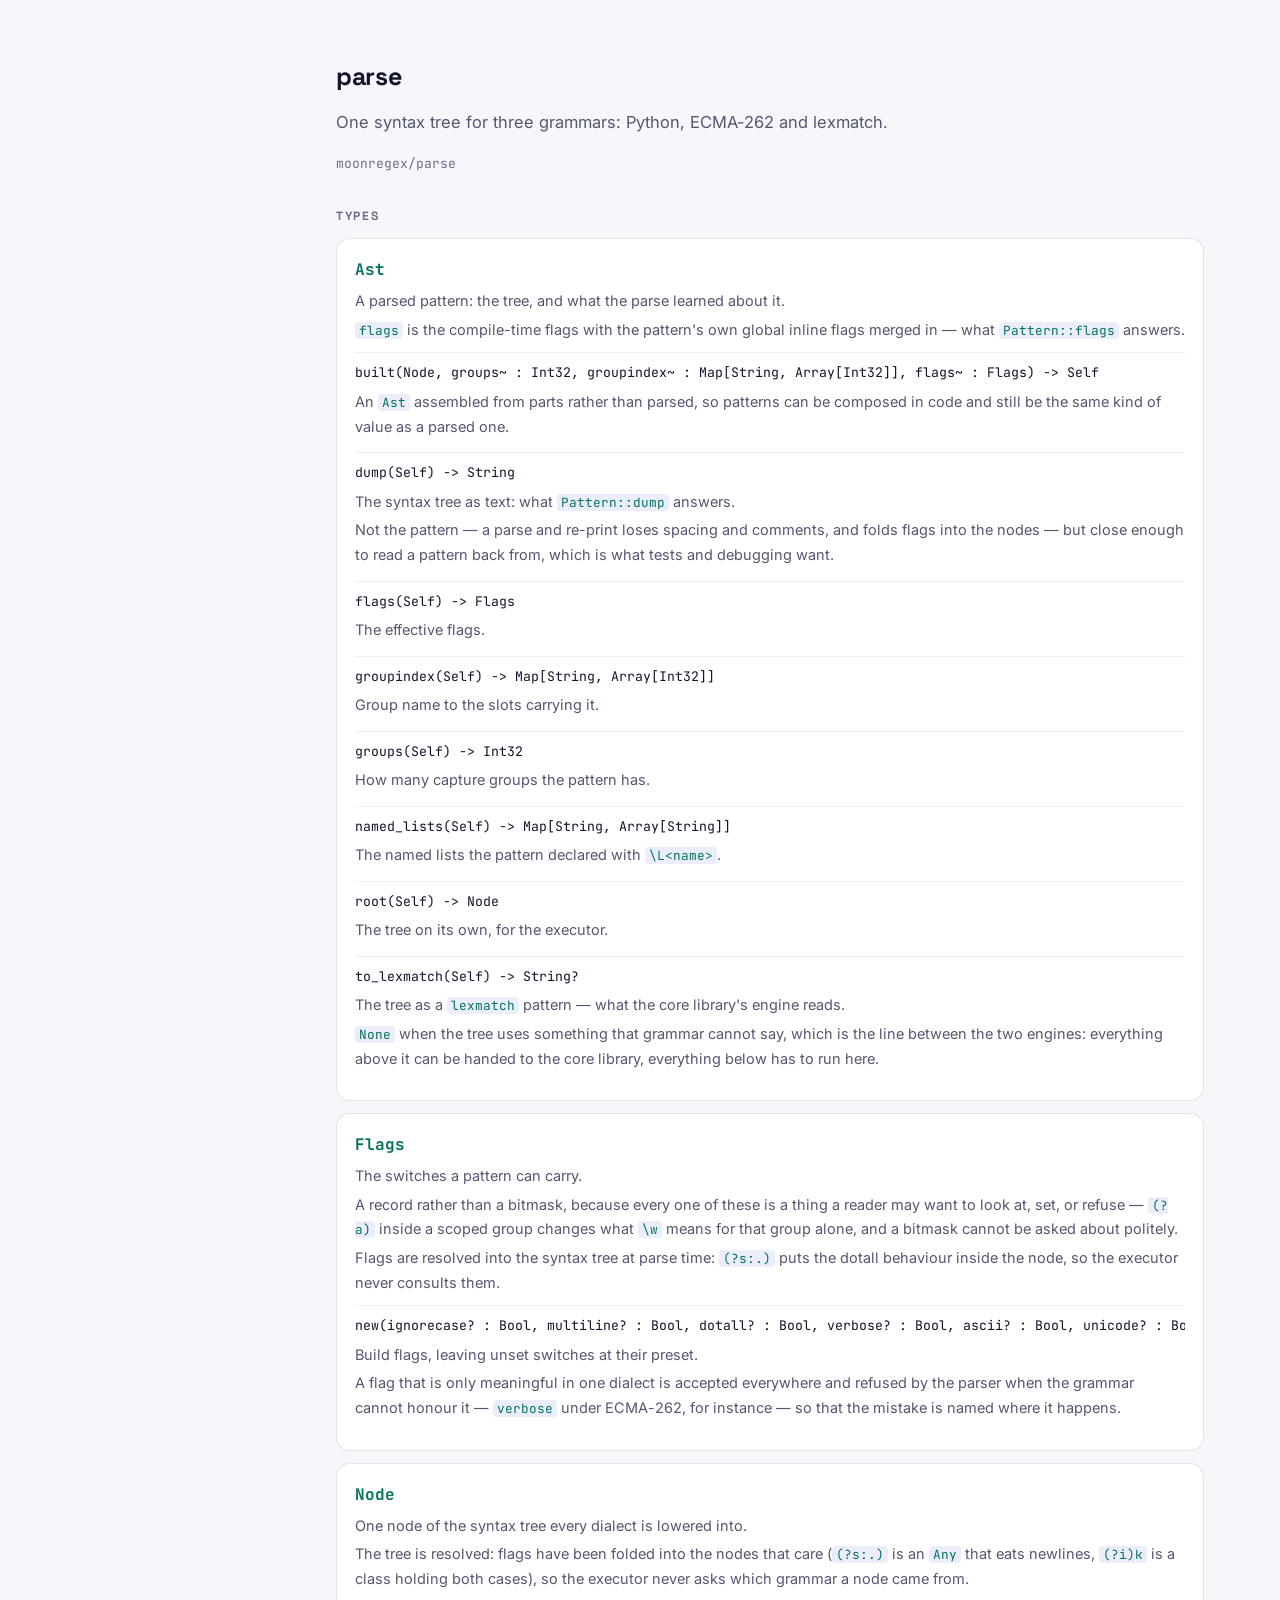
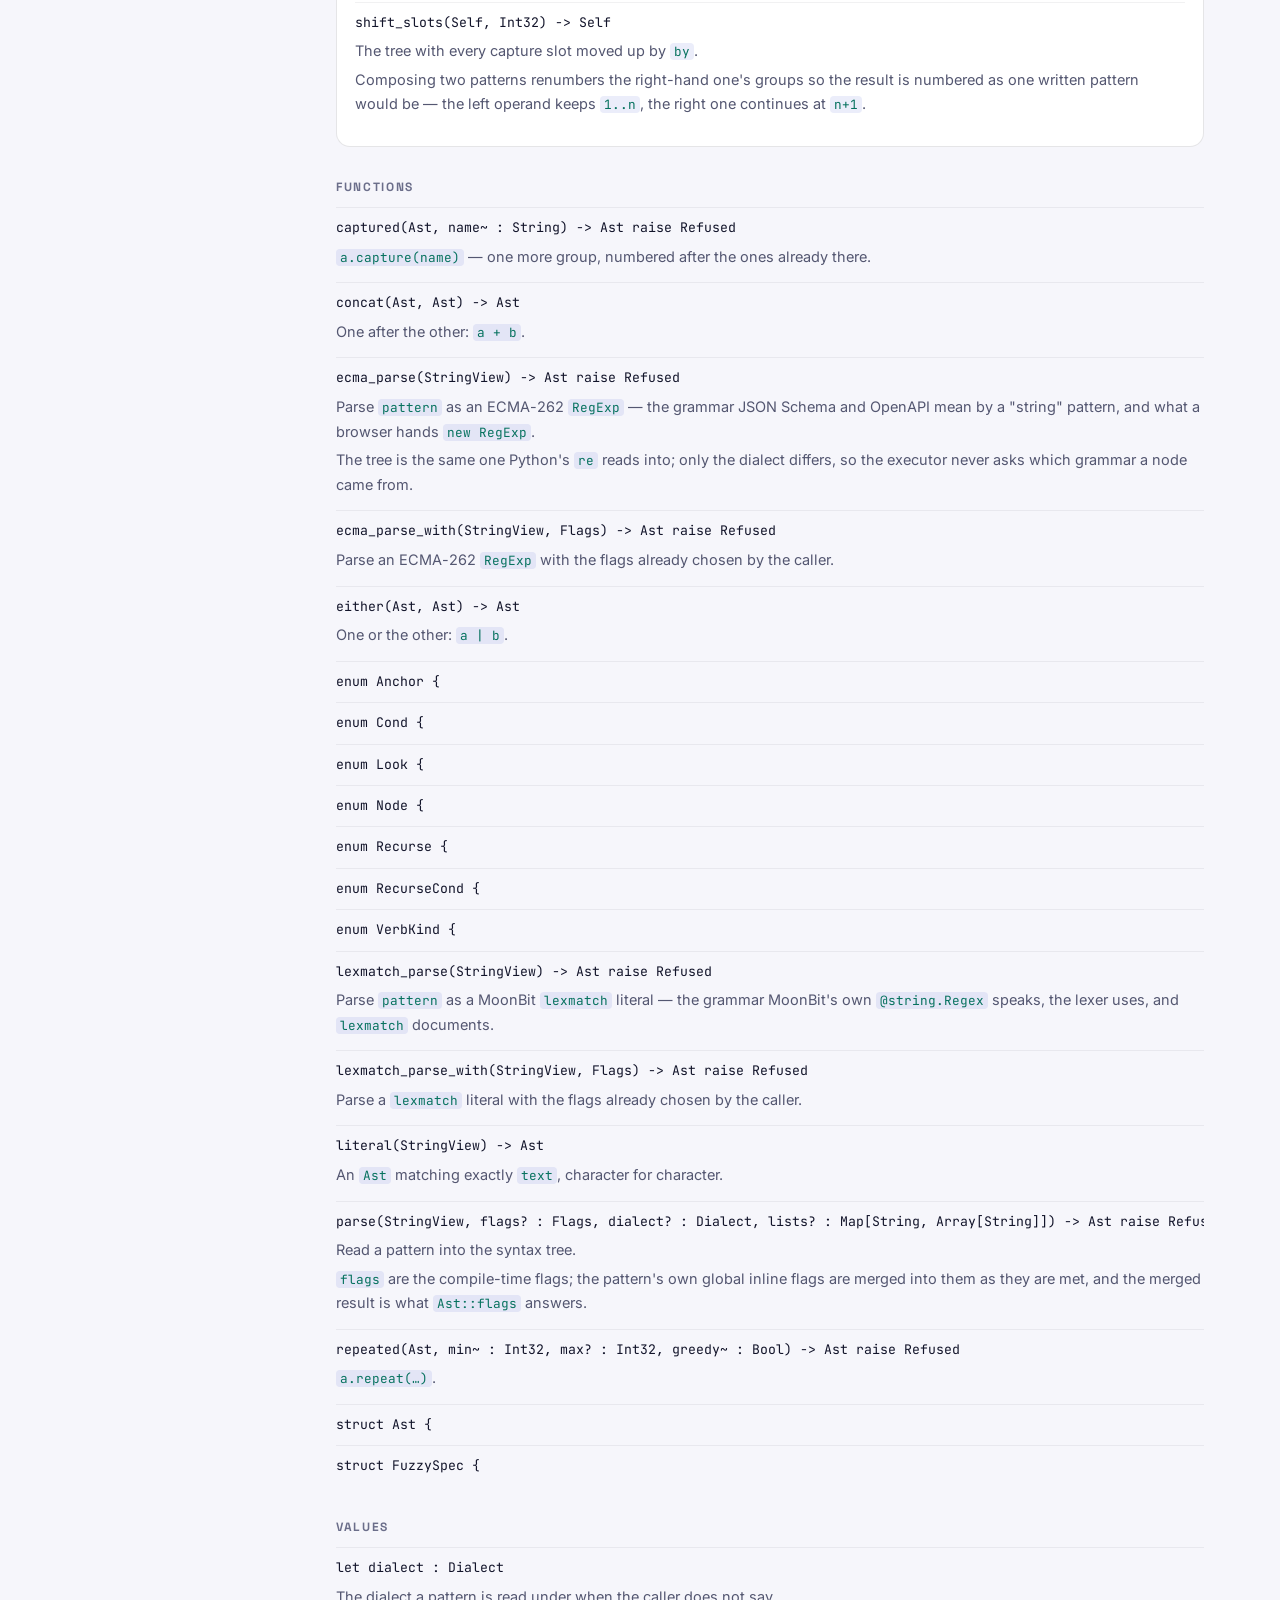
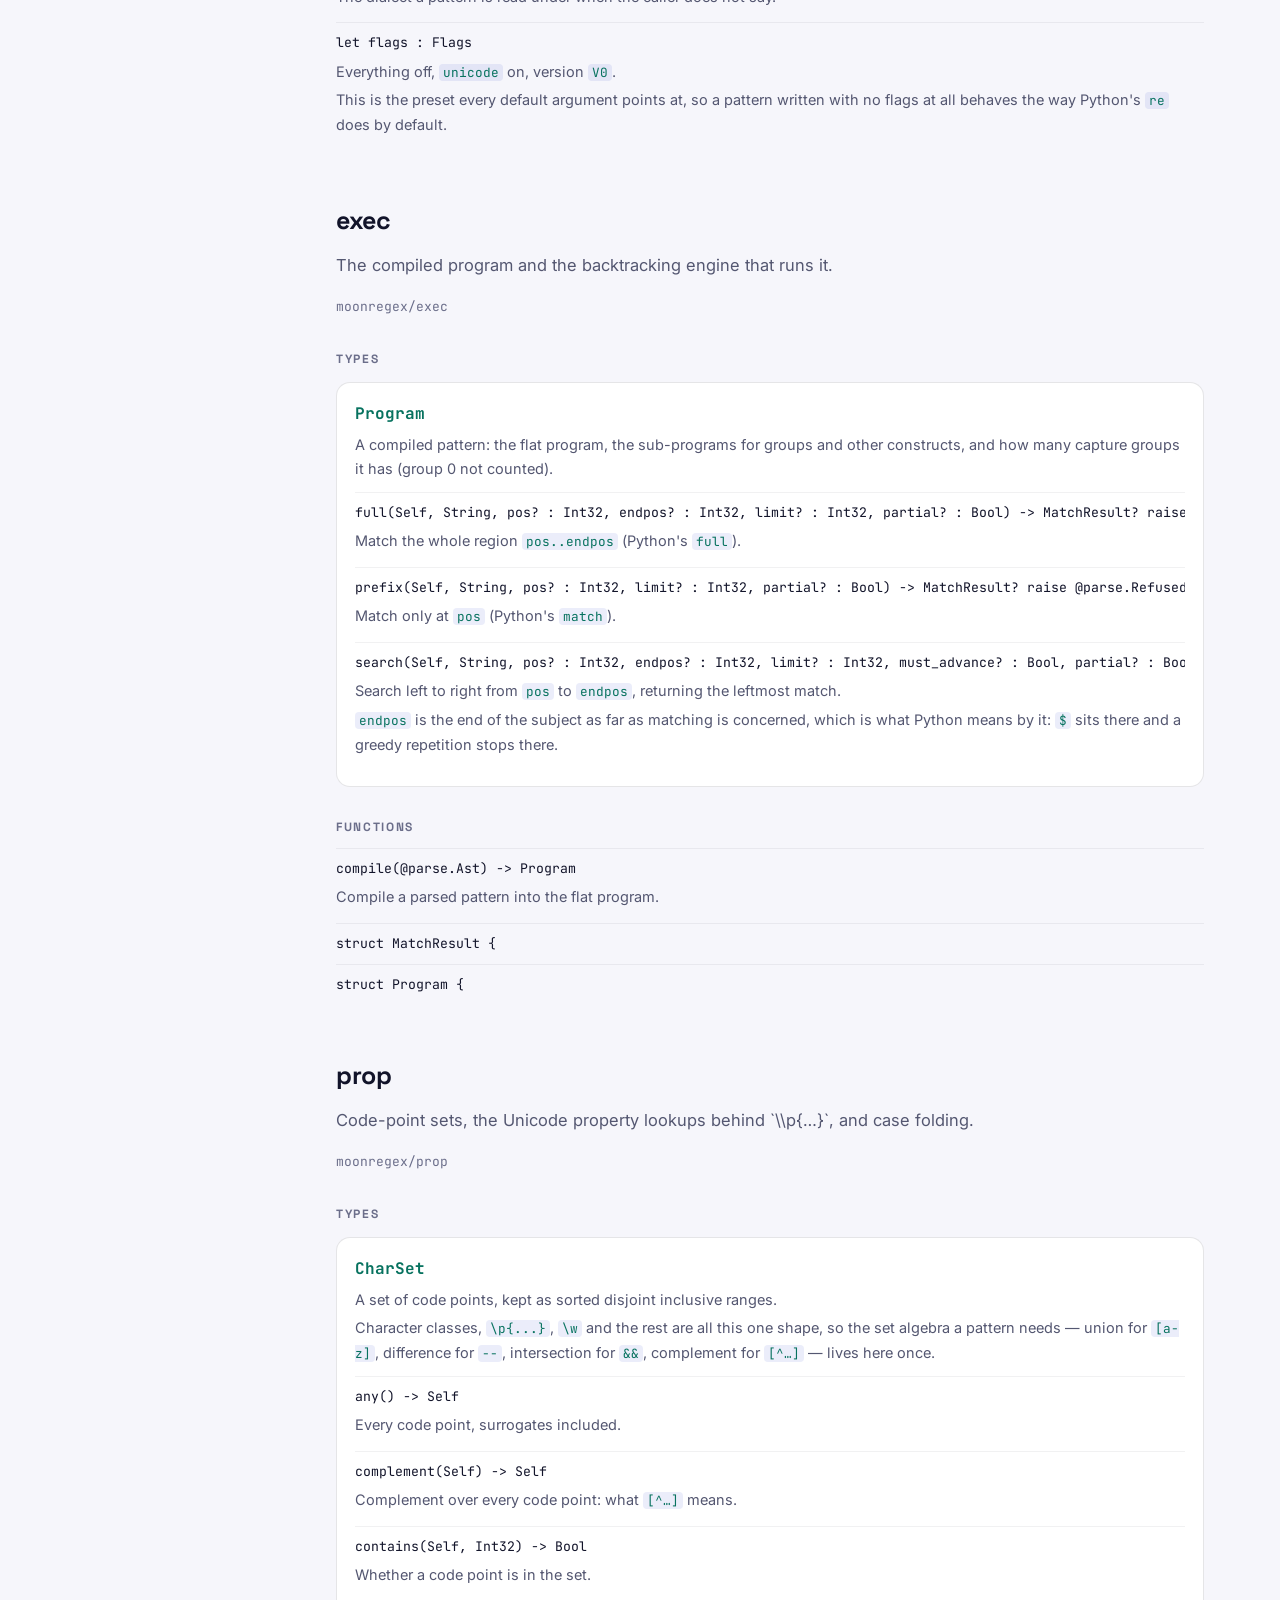
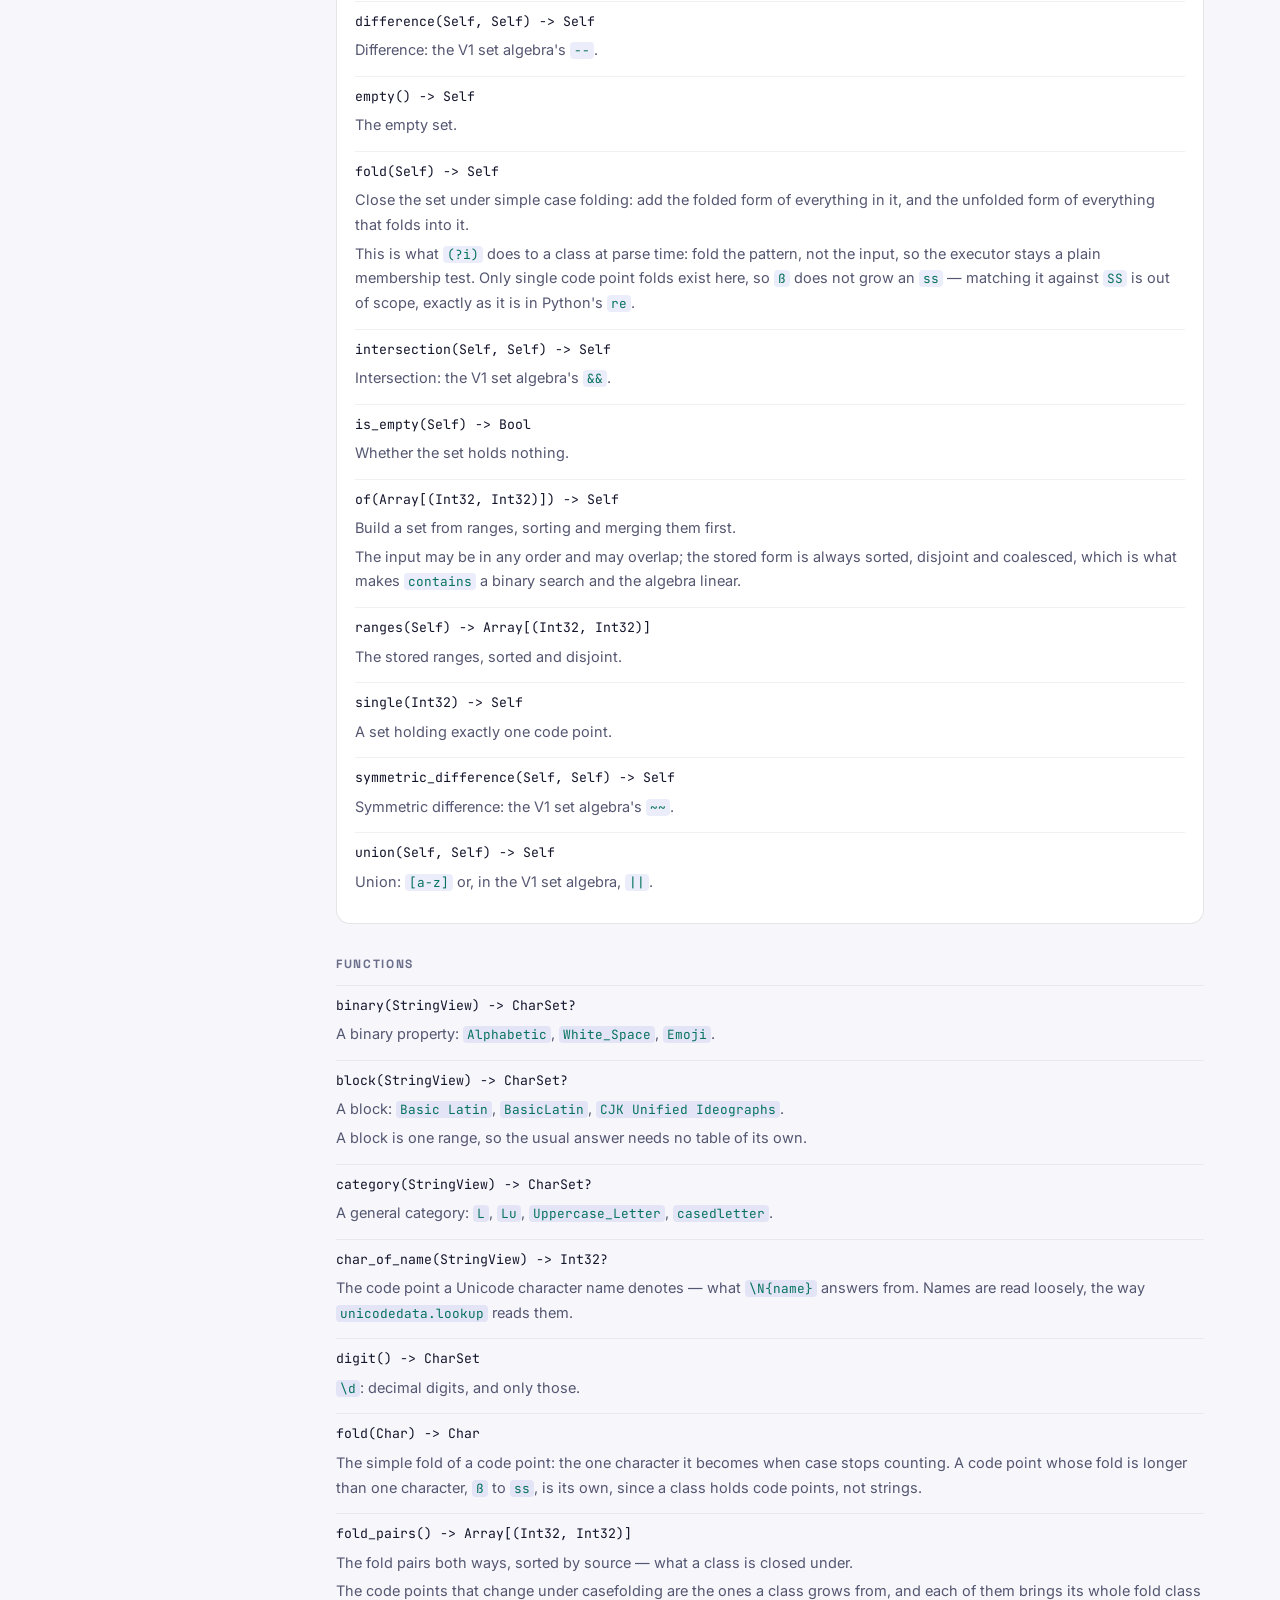
==== commit 394a5af6: "refactor(moonregex): captures answers text and spans the offsets, as the reference spells them. `cap" ====
--- a/docs/api.html
+++ b/docs/api.html
@@ -76,7 +76,7 @@
 <div class="type" id="moonregex-Group"><h4><code>Group</code></h4><div class="desc"><p>Which group a value names: <code>Whole</code> for the whole match, <code>Num</code> for a numbered parenthesis, <code>Name</code> for a named one.</p>
 <p>This is the shape the methods work in. Callers do not have to build it — <code>GroupKey</code> is implemented by <code>Int</code>, by <code>String</code> and by this type, so <code>m.group(1)</code>, <code>m.group(&quot;year&quot;)</code> and <code>m.group(Whole)</code> are one call.</p></div><ul class="members"><li><code class="sig">to_group(Self) -&gt; Self</code></li></ul></div>
 <div class="type" id="moonregex-Match"><h4><code>Match</code></h4><div class="desc"><p>One match: where it sits in the text, and every group&#x27;s span.</p>
-<p>A span is a code-point range, so <code>start</code> and <code>end</code> read the way Python&#x27;s do — characters, not UTF-16 units — and <code>group</code> slices the original text back out by those offsets.</p></div><ul class="members"><li><code class="sig">after(Self) -&gt; StringView</code><div class="desc"><p>The text after the match — core&#x27;s <code>MatchResult::after</code>.</p></div></li><li><code class="sig">allcaptures(Self) -&gt; Array[Array[String]]</code><div class="desc"><p>Every capture of every group as text, group 0 first — <code>regex.Match.allcaptures</code>. A group that took no part answers an empty list.</p></div></li><li><code class="sig">allspans(Self) -&gt; Array[Array[(Int32, Int32)]]</code><div class="desc"><p>Every capture of every group as a span, group 0 first — <code>regex.Match.allspans</code>.</p></div></li><li><code class="sig">before(Self) -&gt; StringView</code><div class="desc"><p>The text before the match — core&#x27;s <code>MatchResult::before</code>.</p></div></li><li><code class="sig">capturesdict(Self) -&gt; Map[String, Array[(Int32, Int32)]]</code><div class="desc"><p>Named groups to their captured spans — Python&#x27;s <code>Match.capturesdict</code>.</p></div></li><li><code class="sig">content(Self) -&gt; StringView</code><div class="desc"><p>The matched text — core&#x27;s <code>MatchResult::content</code>, and Python&#x27;s <code>group(0)</code>.</p></div></li><li><code class="sig">endpos(Self) -&gt; Int32</code><div class="desc"><p>The <code>endpos</code> the search was bounded by — Python&#x27;s <code>Match.endpos</code>.</p></div></li><li><code class="sig">expand(Self, String) -&gt; String raise @parse.Refused</code><div class="desc"><p>Expand the Python replacement language in <code>template</code> against this match — Python&#x27;s <code>Match.expand</code>.</p></div></li><li><code class="sig">fuzzy_changes(Self) -&gt; (Array[(Int32, Int32)], Array[(Int32, Int32)], Array[(Int32, Int32)])</code><div class="desc"><p>The individual edits of a fuzzy match, as <code>(substitutions, insertions, deletions)</code> each a list of <code>(string_offset, pattern_offset)</code>; three empty lists when the pattern was not fuzzy — Python&#x27;s <code>Match.fuzzy_changes</code>.</p></div></li><li><code class="sig">fuzzy_counts(Self) -&gt; (Int32, Int32, Int32)</code><div class="desc"><p>The edit counts of a fuzzy match, as <code>(substitutions, insertions, deletions)</code>; all zero when the pattern was not fuzzy — Python&#x27;s <code>Match.fuzzy_counts</code>.</p></div></li><li><code class="sig">groupdict(Self, default? : String?) -&gt; Map[String, String]</code><div class="desc"><p>Named groups to their captured strings, <code>default</code> filling those that took no part — Python&#x27;s <code>Match.groupdict</code>.</p></div></li><li><code class="sig">groups(Self, default? : String?) -&gt; Array[String?]</code><div class="desc"><p>All capturing groups (1..n) as strings, <code>None</code> for those that did not take part — Python&#x27;s <code>Match.groups</code>.</p></div></li><li><code class="sig">lastgroup(Self) -&gt; String?</code><div class="desc"><p>The name of the group <code>lastindex</code> points at, or <code>None</code> — Python&#x27;s <code>Match.lastgroup</code>.</p></div></li><li><code class="sig">lastindex(Self) -&gt; Int32?</code><div class="desc"><p>The number of the highest group that took part, or <code>None</code> — Python&#x27;s <code>Match.lastindex</code>.</p></div></li><li><code class="sig">marks(Self) -&gt; Array[String]</code><div class="desc"><p>The names of the marks <code>(*MARK:name)</code> set during the match, in the order they were set — an empty list when none were.</p></div></li><li><code class="sig">partial(Self) -&gt; Bool</code><div class="desc"><p>Whether this match is partial — <code>regex.Match.partial</code>: the pattern ran out of text and would have gone on had the subject continued. Only a pattern compiled with <code>partial=true</code> can answer one.</p></div></li><li><code class="sig">pattern(Self) -&gt; Pattern</code><div class="desc"><p>The <code>Pattern</code> that produced this match.</p></div></li><li><code class="sig">pos(Self) -&gt; Int32</code><div class="desc"><p>The <code>pos</code> the search started at — Python&#x27;s <code>Match.pos</code>.</p></div></li><li><code class="sig">re(Self) -&gt; Pattern</code><div class="desc"><p>The <code>Pattern</code> that produced this match — Python&#x27;s <code>Match.re</code>.</p></div></li><li><code class="sig">string(Self) -&gt; String</code><div class="desc"><p>The subject text.</p></div></li></ul></div>
+<p>A span is a code-point range, so <code>start</code> and <code>end</code> read the way Python&#x27;s do — characters, not UTF-16 units — and <code>group</code> slices the original text back out by those offsets.</p></div><ul class="members"><li><code class="sig">after(Self) -&gt; StringView</code><div class="desc"><p>The text after the match — core&#x27;s <code>MatchResult::after</code>.</p></div></li><li><code class="sig">allcaptures(Self) -&gt; Array[Array[String]]</code><div class="desc"><p>Every capture of every group as text, group 0 first — <code>regex.Match.allcaptures</code>. A group that took no part answers an empty list.</p></div></li><li><code class="sig">allspans(Self) -&gt; Array[Array[(Int32, Int32)]]</code><div class="desc"><p>Every capture of every group as a span, group 0 first — <code>regex.Match.allspans</code>.</p></div></li><li><code class="sig">before(Self) -&gt; StringView</code><div class="desc"><p>The text before the match — core&#x27;s <code>MatchResult::before</code>.</p></div></li><li><code class="sig">capturesdict(Self) -&gt; Map[String, Array[String]]</code><div class="desc"><p>Named groups to the text they captured — <code>regex.Match.capturesdict</code>.</p></div></li><li><code class="sig">content(Self) -&gt; StringView</code><div class="desc"><p>The matched text — core&#x27;s <code>MatchResult::content</code>, and Python&#x27;s <code>group(0)</code>.</p></div></li><li><code class="sig">endpos(Self) -&gt; Int32</code><div class="desc"><p>The <code>endpos</code> the search was bounded by — Python&#x27;s <code>Match.endpos</code>.</p></div></li><li><code class="sig">expand(Self, String) -&gt; String raise @parse.Refused</code><div class="desc"><p>Expand the Python replacement language in <code>template</code> against this match — Python&#x27;s <code>Match.expand</code>.</p></div></li><li><code class="sig">fuzzy_changes(Self) -&gt; (Array[(Int32, Int32)], Array[(Int32, Int32)], Array[(Int32, Int32)])</code><div class="desc"><p>The individual edits of a fuzzy match, as <code>(substitutions, insertions, deletions)</code> each a list of <code>(string_offset, pattern_offset)</code>; three empty lists when the pattern was not fuzzy — Python&#x27;s <code>Match.fuzzy_changes</code>.</p></div></li><li><code class="sig">fuzzy_counts(Self) -&gt; (Int32, Int32, Int32)</code><div class="desc"><p>The edit counts of a fuzzy match, as <code>(substitutions, insertions, deletions)</code>; all zero when the pattern was not fuzzy — Python&#x27;s <code>Match.fuzzy_counts</code>.</p></div></li><li><code class="sig">groupdict(Self, default? : String?) -&gt; Map[String, String]</code><div class="desc"><p>Named groups to their captured strings, <code>default</code> filling those that took no part — Python&#x27;s <code>Match.groupdict</code>.</p></div></li><li><code class="sig">groups(Self, default? : String?) -&gt; Array[String?]</code><div class="desc"><p>All capturing groups (1..n) as strings, <code>None</code> for those that did not take part — Python&#x27;s <code>Match.groups</code>.</p></div></li><li><code class="sig">lastgroup(Self) -&gt; String?</code><div class="desc"><p>The name of the group <code>lastindex</code> points at, or <code>None</code> — Python&#x27;s <code>Match.lastgroup</code>.</p></div></li><li><code class="sig">lastindex(Self) -&gt; Int32?</code><div class="desc"><p>The number of the highest group that took part, or <code>None</code> — Python&#x27;s <code>Match.lastindex</code>.</p></div></li><li><code class="sig">marks(Self) -&gt; Array[String]</code><div class="desc"><p>The names of the marks <code>(*MARK:name)</code> set during the match, in the order they were set — an empty list when none were.</p></div></li><li><code class="sig">partial(Self) -&gt; Bool</code><div class="desc"><p>Whether this match is partial — <code>regex.Match.partial</code>: the pattern ran out of text and would have gone on had the subject continued. Only a pattern compiled with <code>partial=true</code> can answer one.</p></div></li><li><code class="sig">pattern(Self) -&gt; Pattern</code><div class="desc"><p>The <code>Pattern</code> that produced this match.</p></div></li><li><code class="sig">pos(Self) -&gt; Int32</code><div class="desc"><p>The <code>pos</code> the search started at — Python&#x27;s <code>Match.pos</code>.</p></div></li><li><code class="sig">re(Self) -&gt; Pattern</code><div class="desc"><p>The <code>Pattern</code> that produced this match — Python&#x27;s <code>Match.re</code>.</p></div></li><li><code class="sig">string(Self) -&gt; String</code><div class="desc"><p>The subject text.</p></div></li></ul></div>
 <div class="type" id="moonregex-Pattern"><h4><code>Pattern</code></h4><div class="desc"><p>A compiled pattern: the tree it came from, the flat program it became, and the source, so it can answer what Python&#x27;s <code>re</code> answers of a <code>Pattern</code> — its string, its flags, how many groups, and what they are named.</p></div><ul class="members"><li><code class="sig">add(Self, Self) -&gt; Self</code></li><li><code class="sig">capture(Self, String) -&gt; Self raise @parse.Refused</code><div class="desc"><p>This pattern wrapped in a named capture group, as <code>Regex::capture</code> in core.</p>
 <p>The group is numbered after the ones the pattern already has, and <code>groupindex</code> gains <code>name</code>.</p></div></li><li><code class="sig">dialect(Self) -&gt; @parse.Dialect</code><div class="desc"><p>The dialect the pattern was read under.</p></div></li><li><code class="sig">dump(Self) -&gt; String</code><div class="desc"><p>The syntax tree re-printed, as Python&#x27;s <code>Pattern.dump</code> would.</p></div></li><li><code class="sig">findall(Self, String, group? : Group, overlapped? : Bool, pos? : Int32, endpos? : Int32, limit? : Int32) -&gt; Array[Strin…</code><div class="desc"><p>All non-overlapping matches, as <code>findall</code> at the module level.</p></div></li><li><code class="sig">finditer(Self, String, pos? : Int32, endpos? : Int32, overlapped? : Bool, limit? : Int32) -&gt; Array[Match] raise @parse.…</code><div class="desc"><p>All matches as <code>Match</code> objects, as <code>finditer</code> at the module level.</p></div></li><li><code class="sig">flags(Self) -&gt; @parse.Flags</code><div class="desc"><p>The effective flags.</p></div></li><li><code class="sig">full(Self, String, pos? : Int32, endpos? : Int32, limit? : Int32) -&gt; Match? raise @parse.Refused</code><div class="desc"><p>Match the whole region <code>pos..endpos</code>.</p></div></li><li><code class="sig">groupindex(Self) -&gt; Map[String, Array[Int32]]</code><div class="desc"><p>Group name to slot, as Python&#x27;s <code>Pattern.groupindex</code>.</p></div></li><li><code class="sig">groups(Self) -&gt; Int32</code><div class="desc"><p>How many capturing groups the pattern has, group 0 not counted — Python&#x27;s <code>Pattern.groups</code>.</p></div></li><li><code class="sig">lor(Self, Self) -&gt; Self</code></li><li><code class="sig">lower(Self) -&gt; @string.Regex?</code><div class="desc"><p>The pattern as a core <code>@string.Regex</code>, when the core engine can run it.</p>
 <p>The core engine speaks one grammar, so this answers only for the patterns that fit inside it: literals, classes, <code>.</code>, <code>^</code>, <code>$</code>, <code>\b</code>, <code>\B</code>, groups, alternation, quantifiers up to 256. Anything else — backreferences, lookaround, conditionals, recursion, atomic groups, fuzzy matching, <code>\X</code>, Unicode word boundaries, Python&#x27;s <code>$</code> — answers <code>None</code>, and the pattern runs on this library&#x27;s own engine instead.</p>
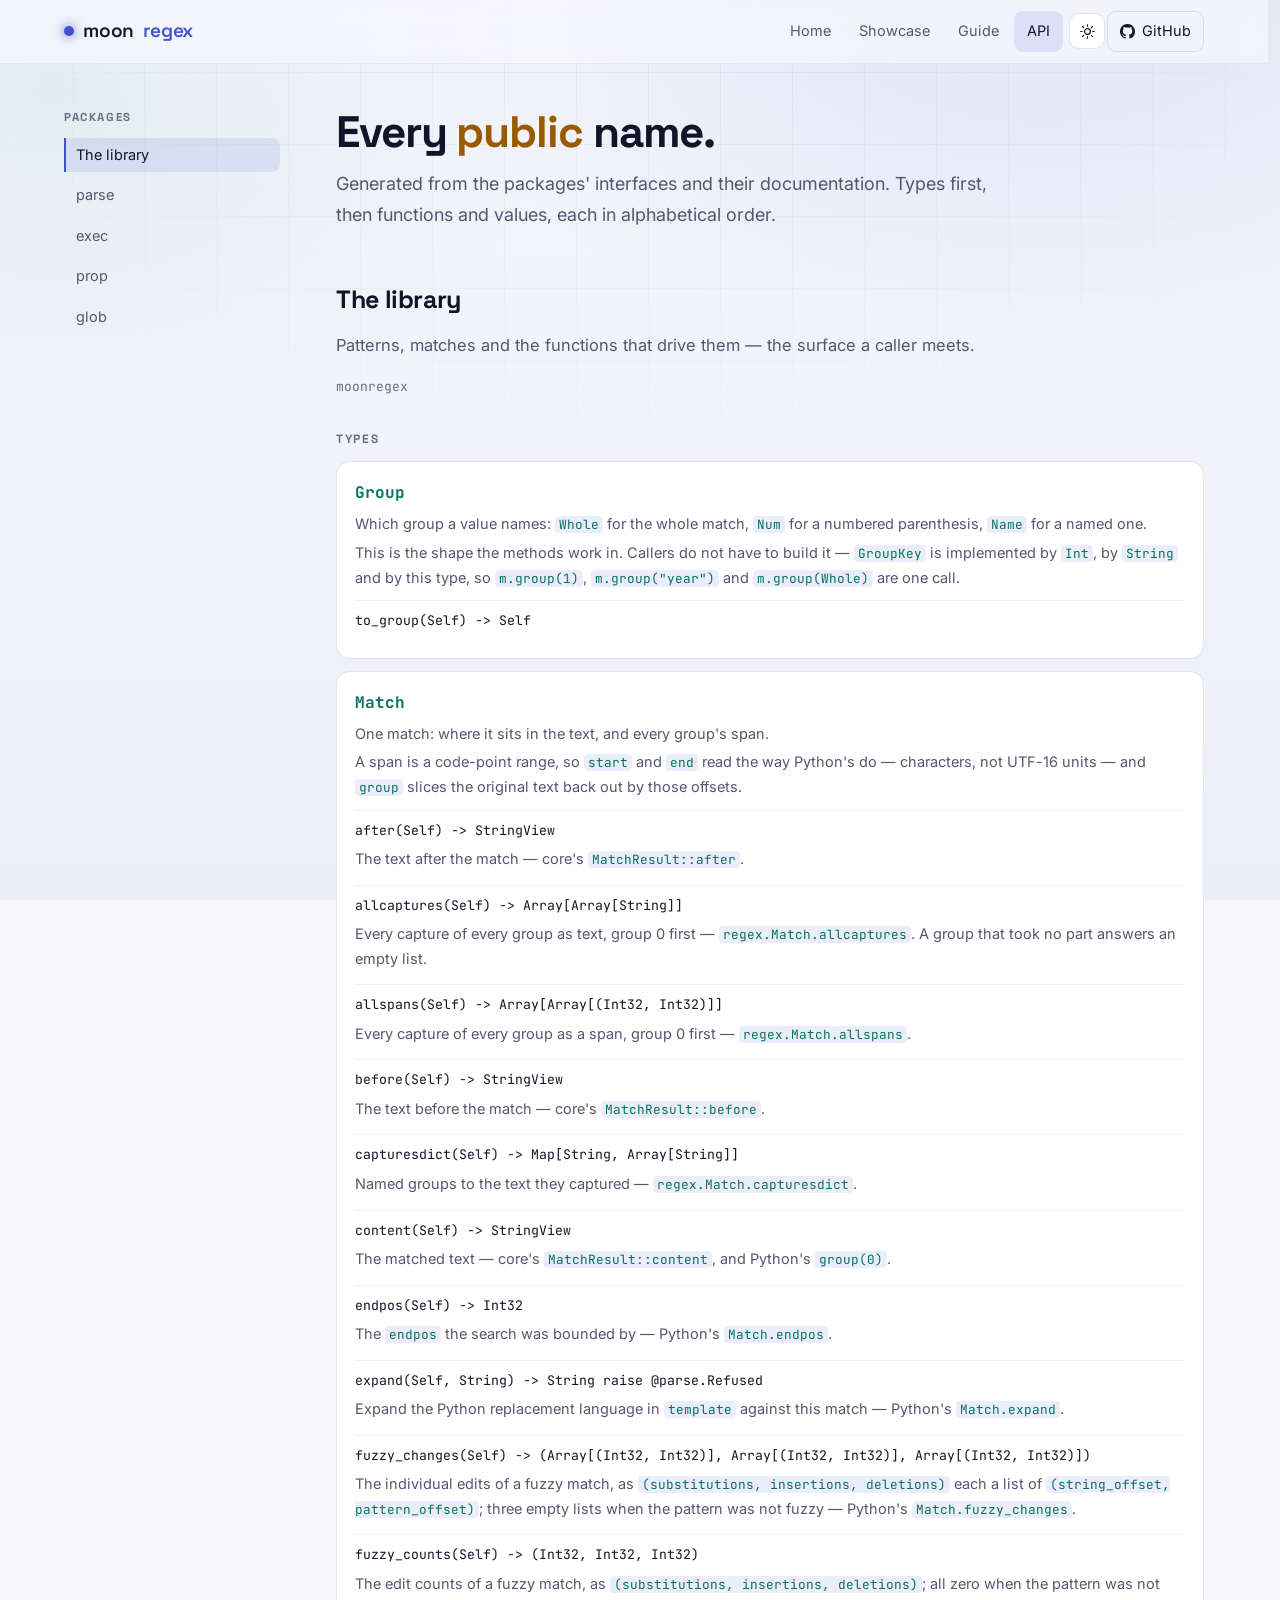
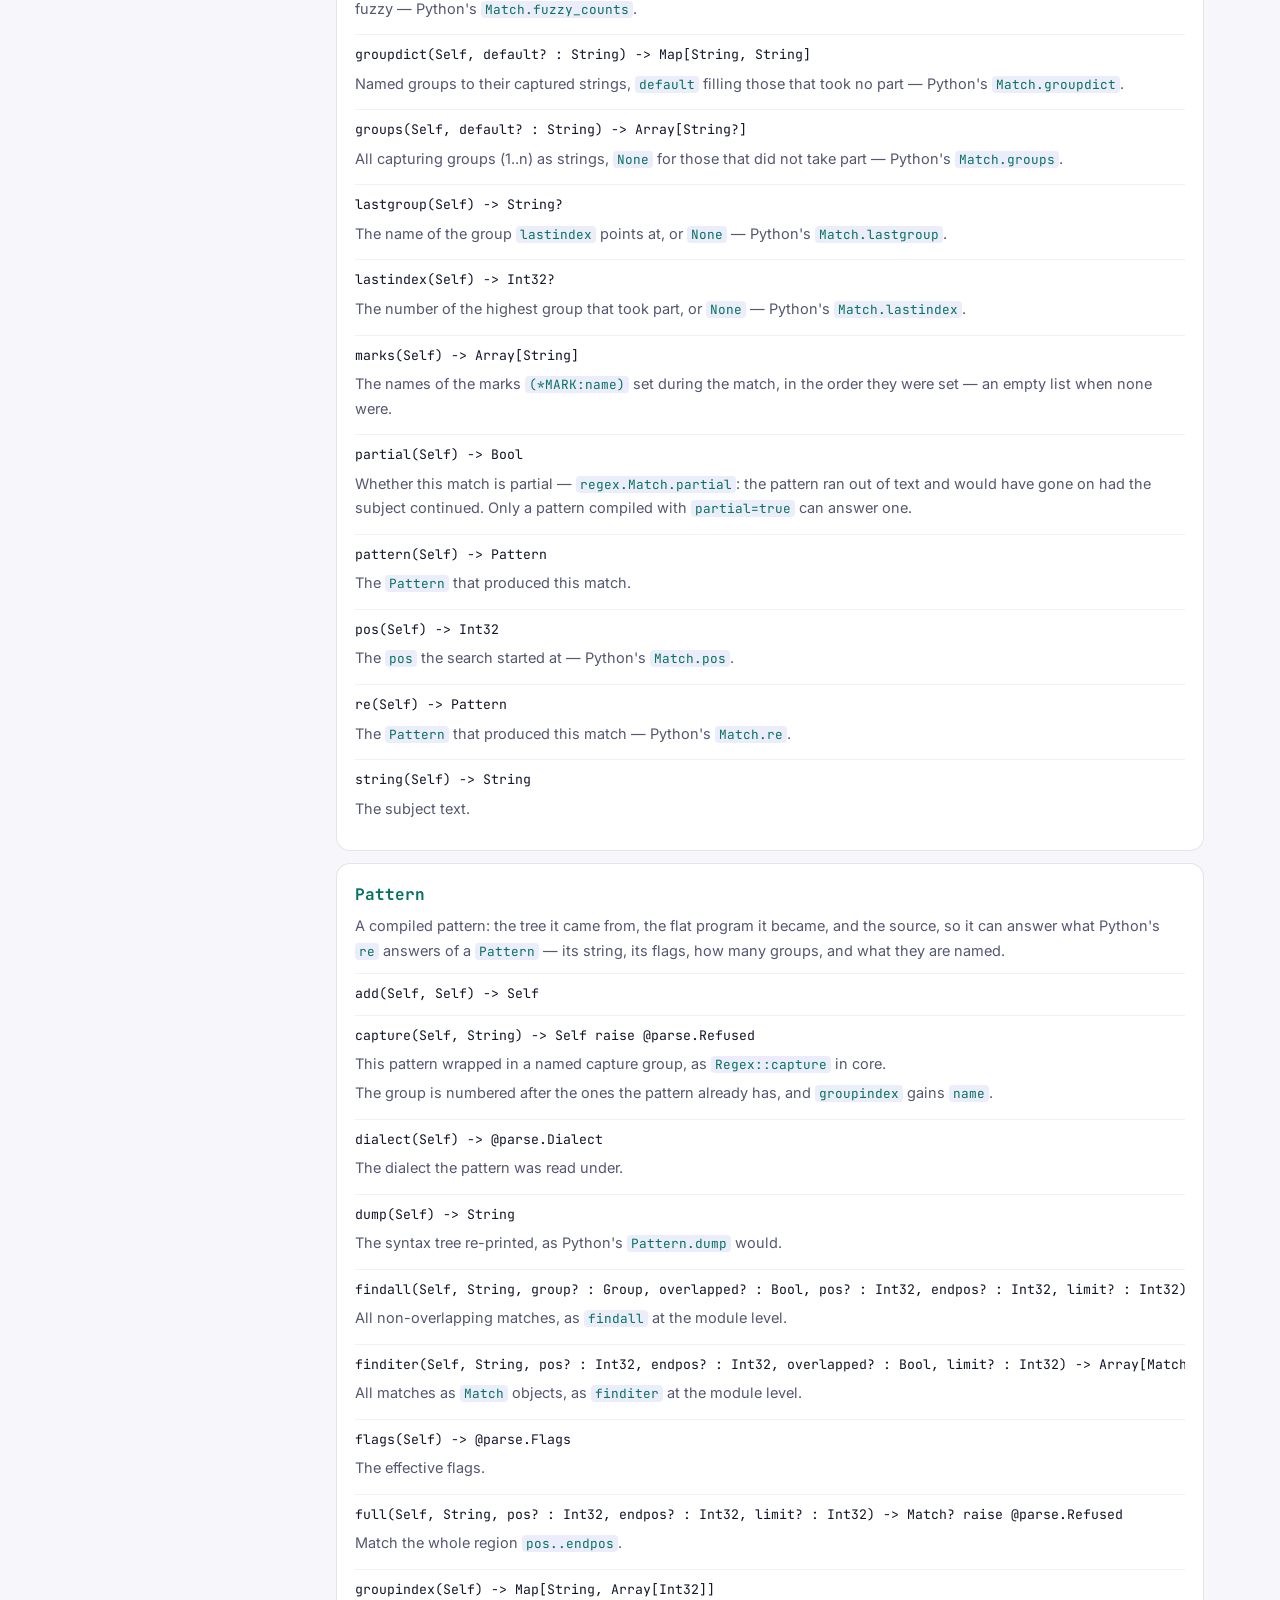
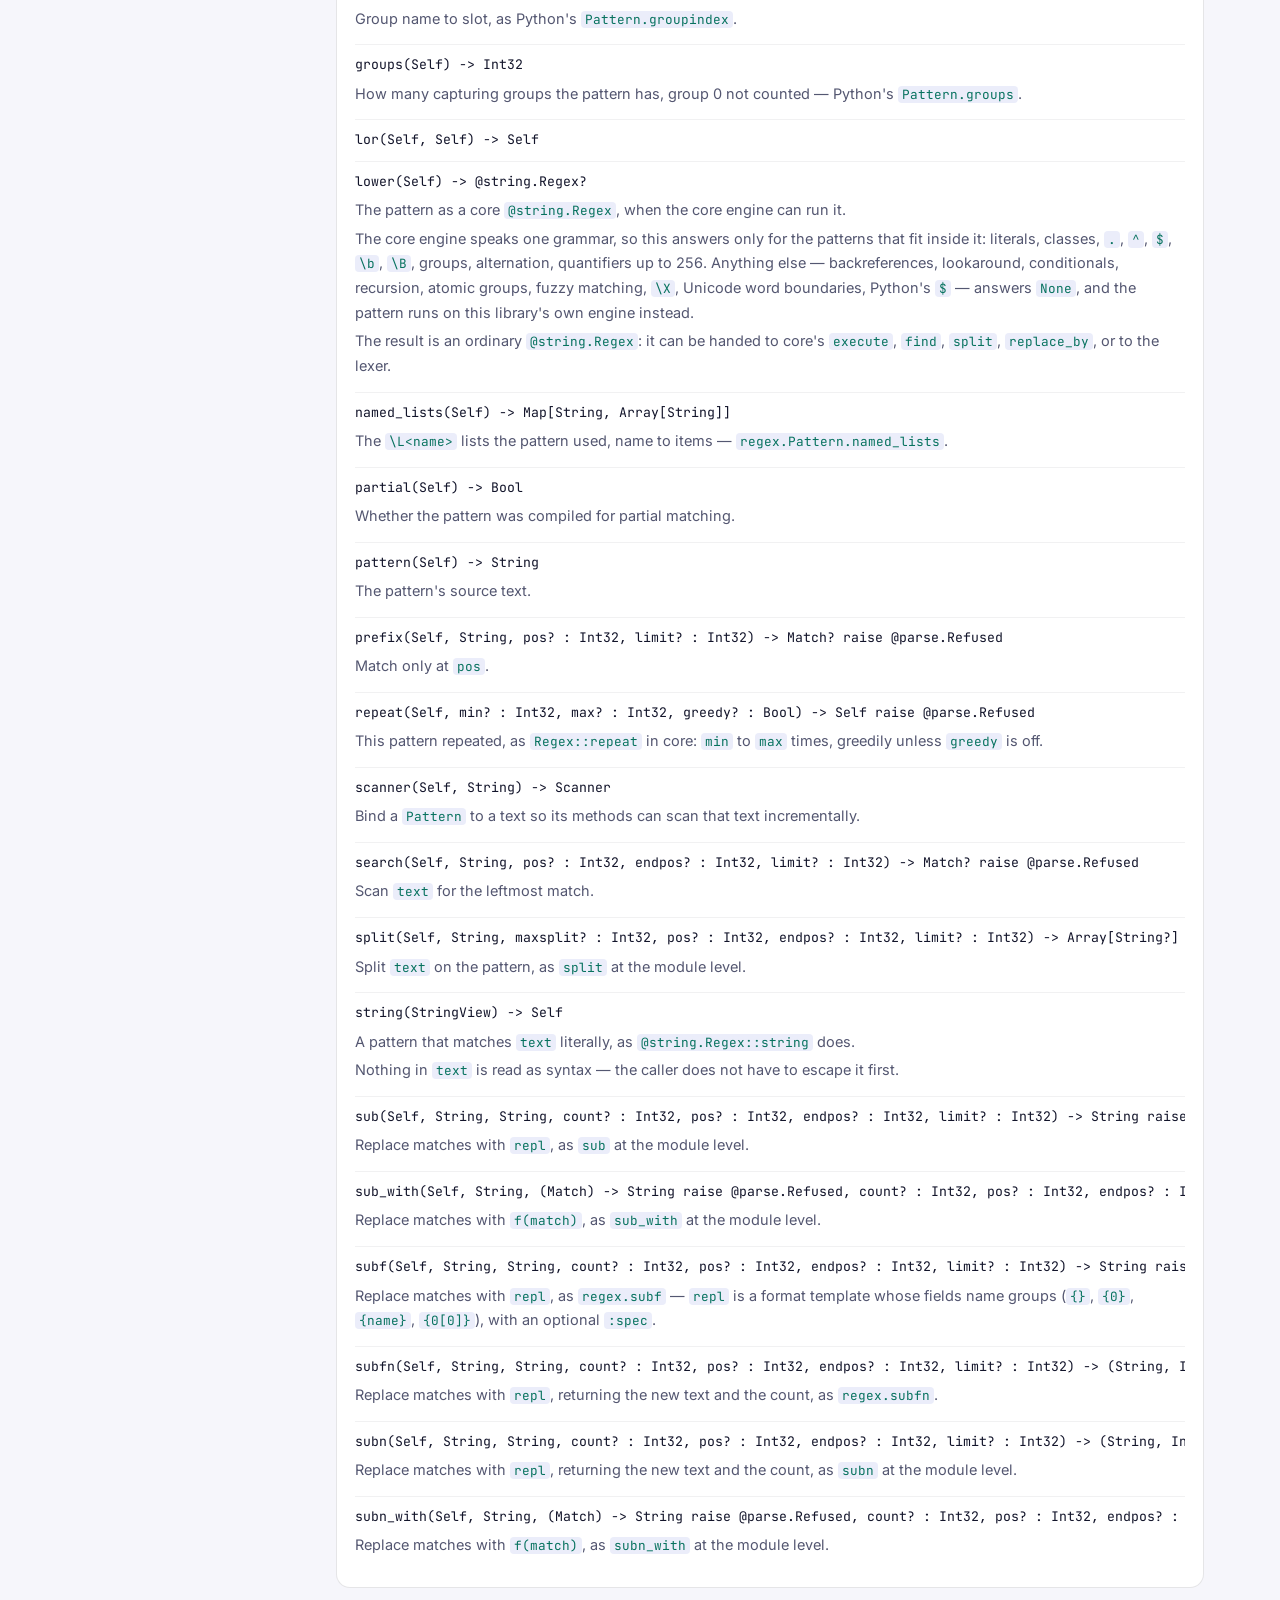
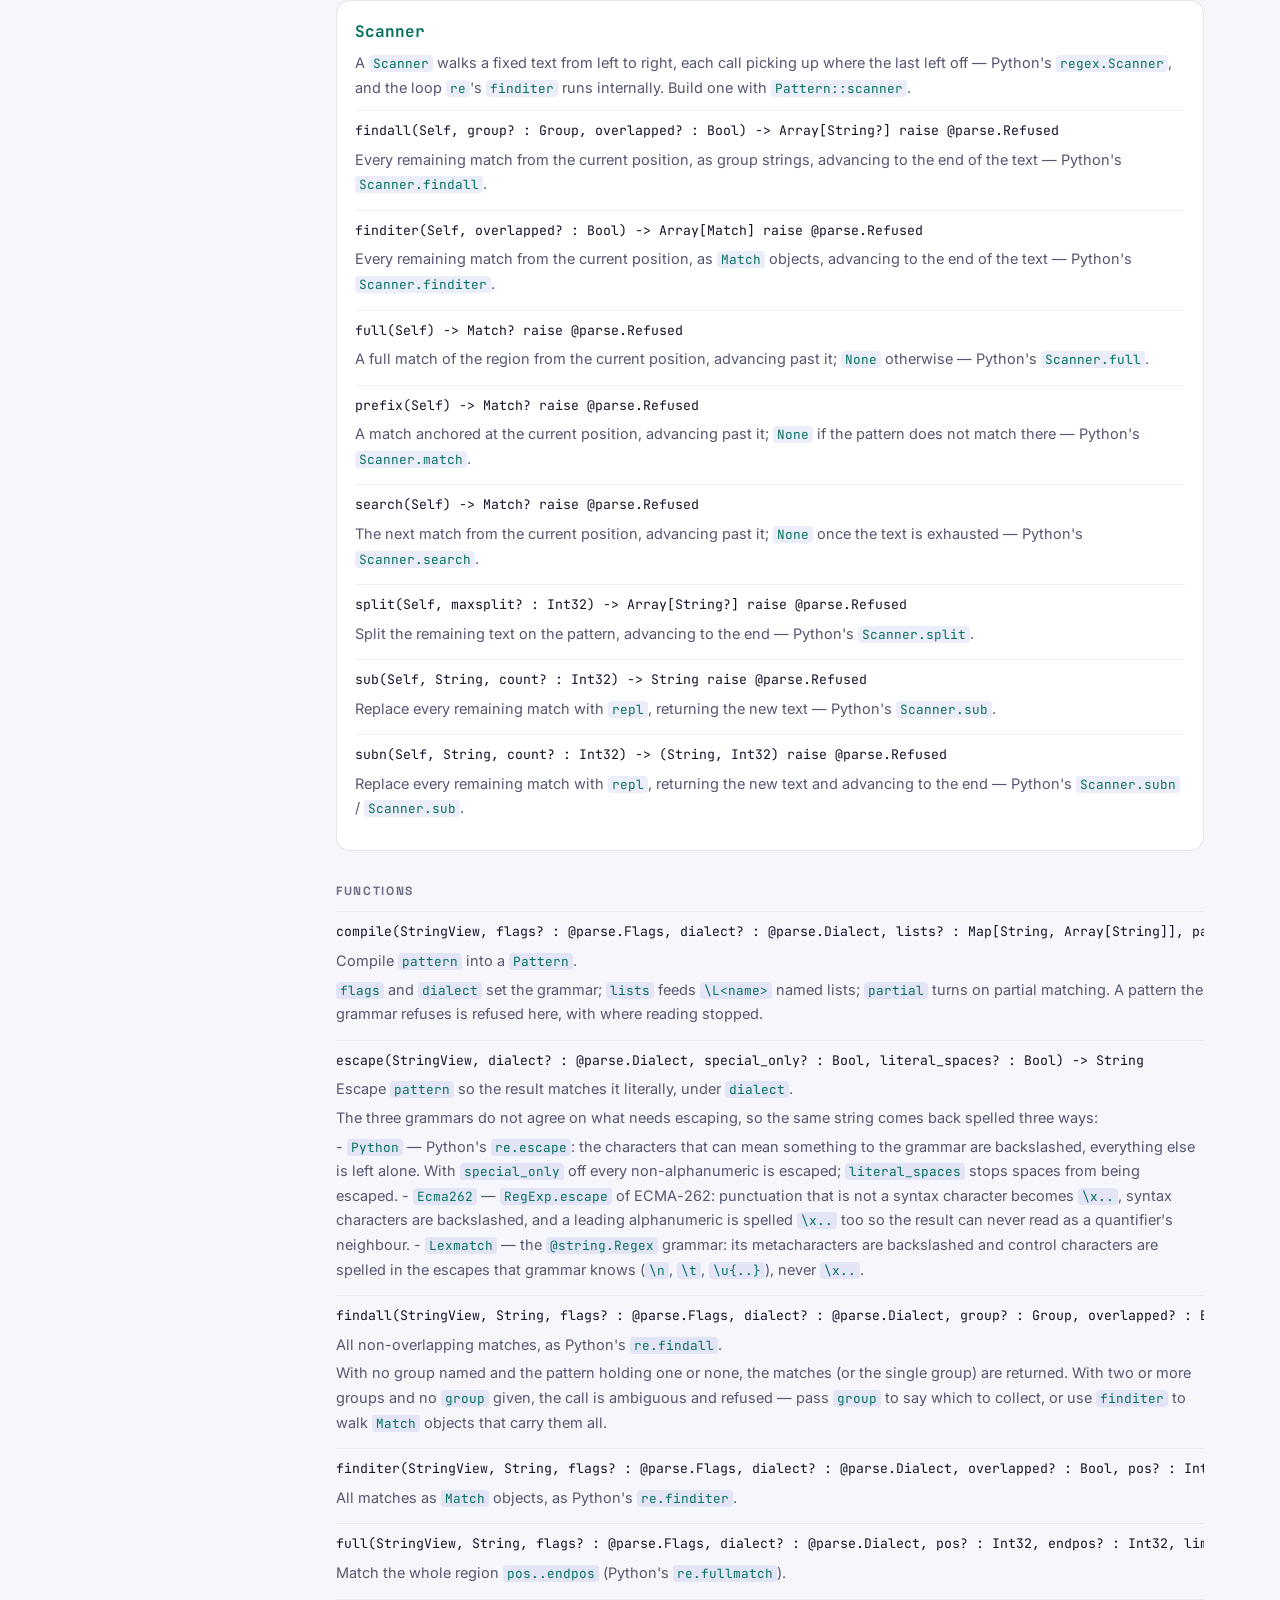
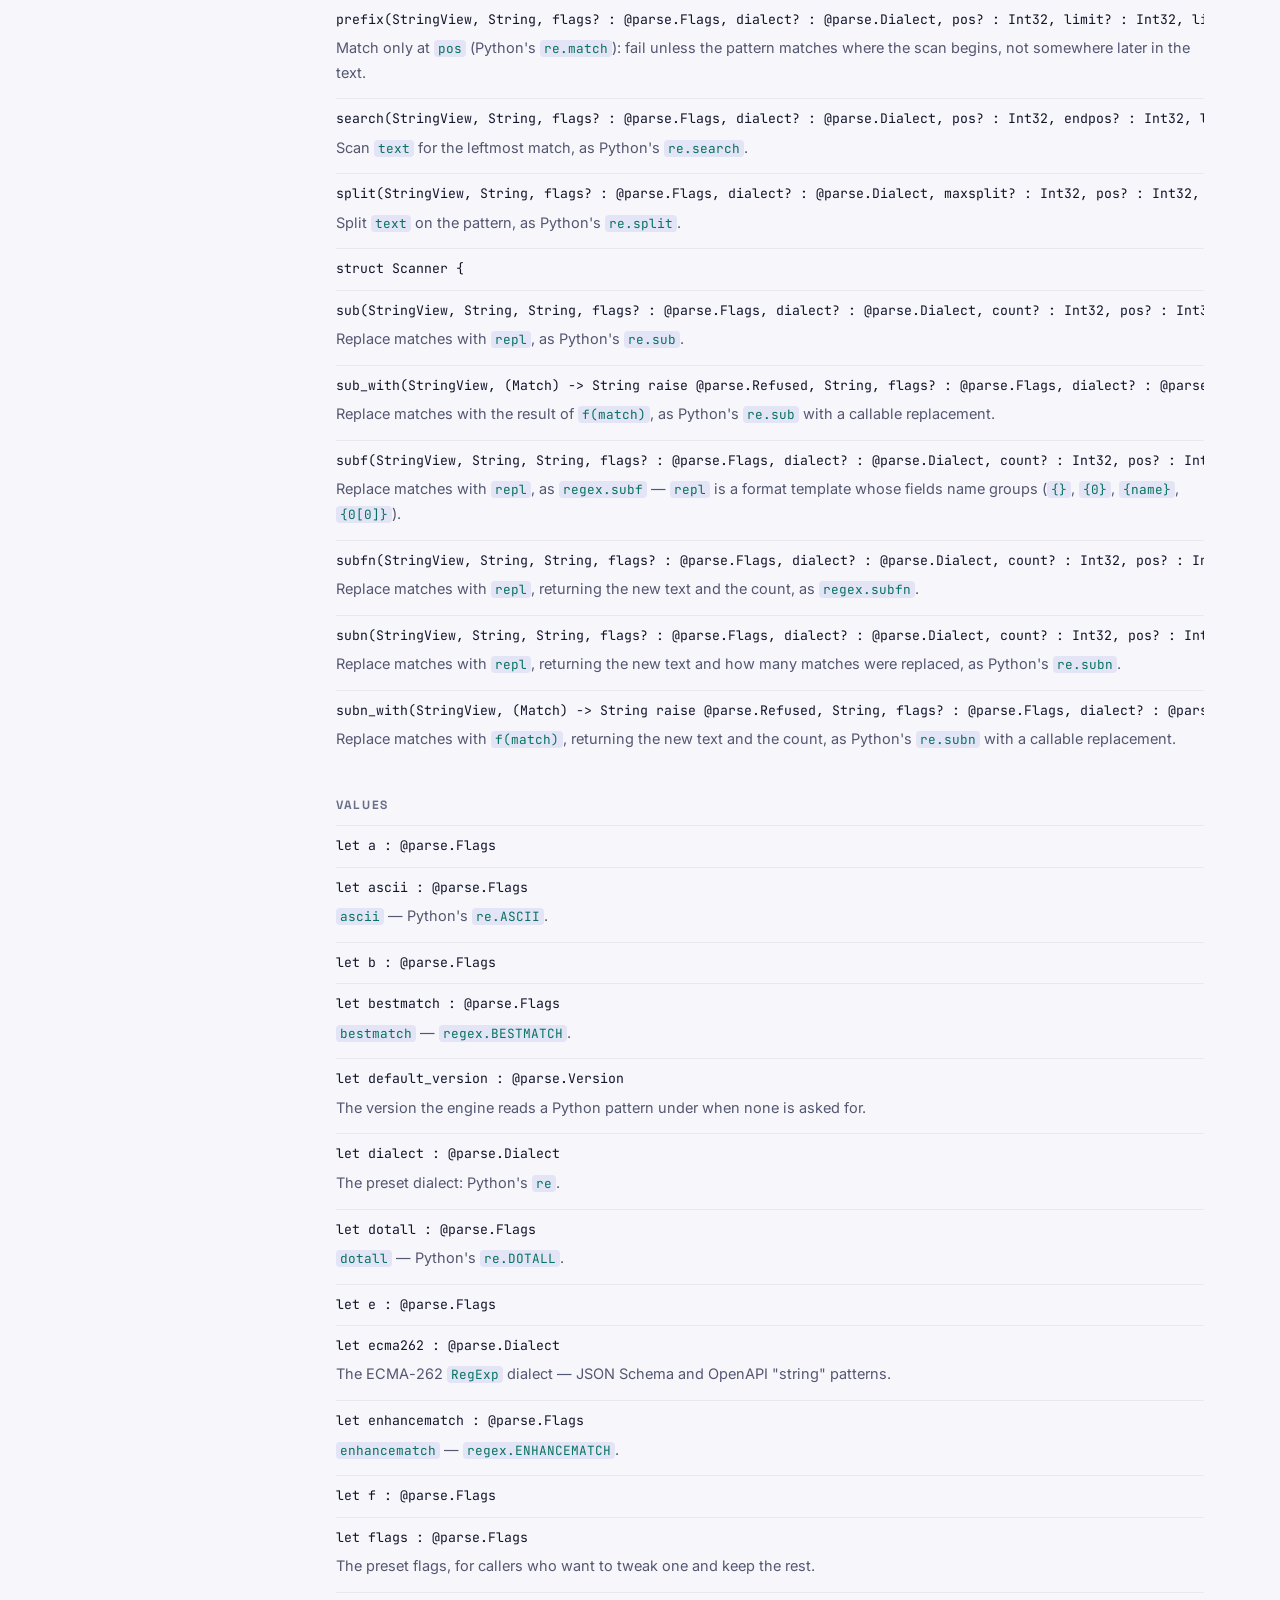
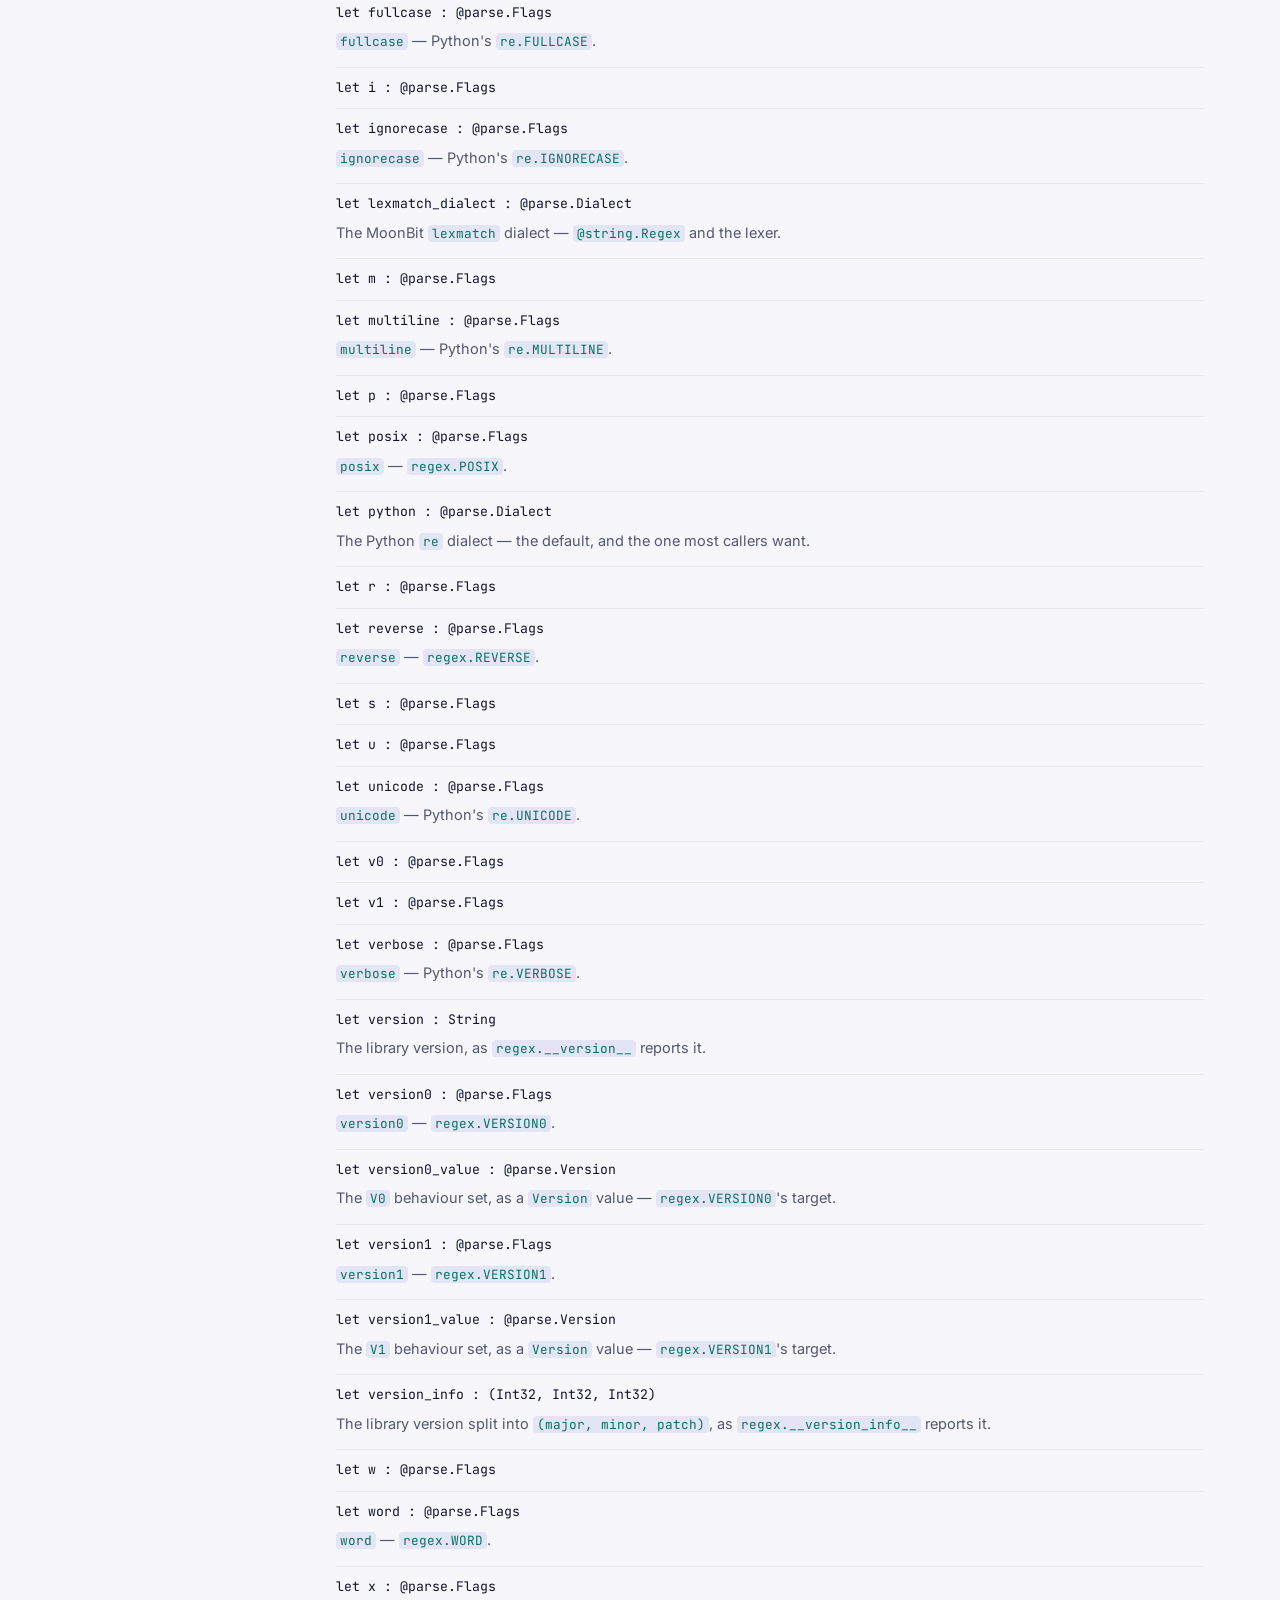
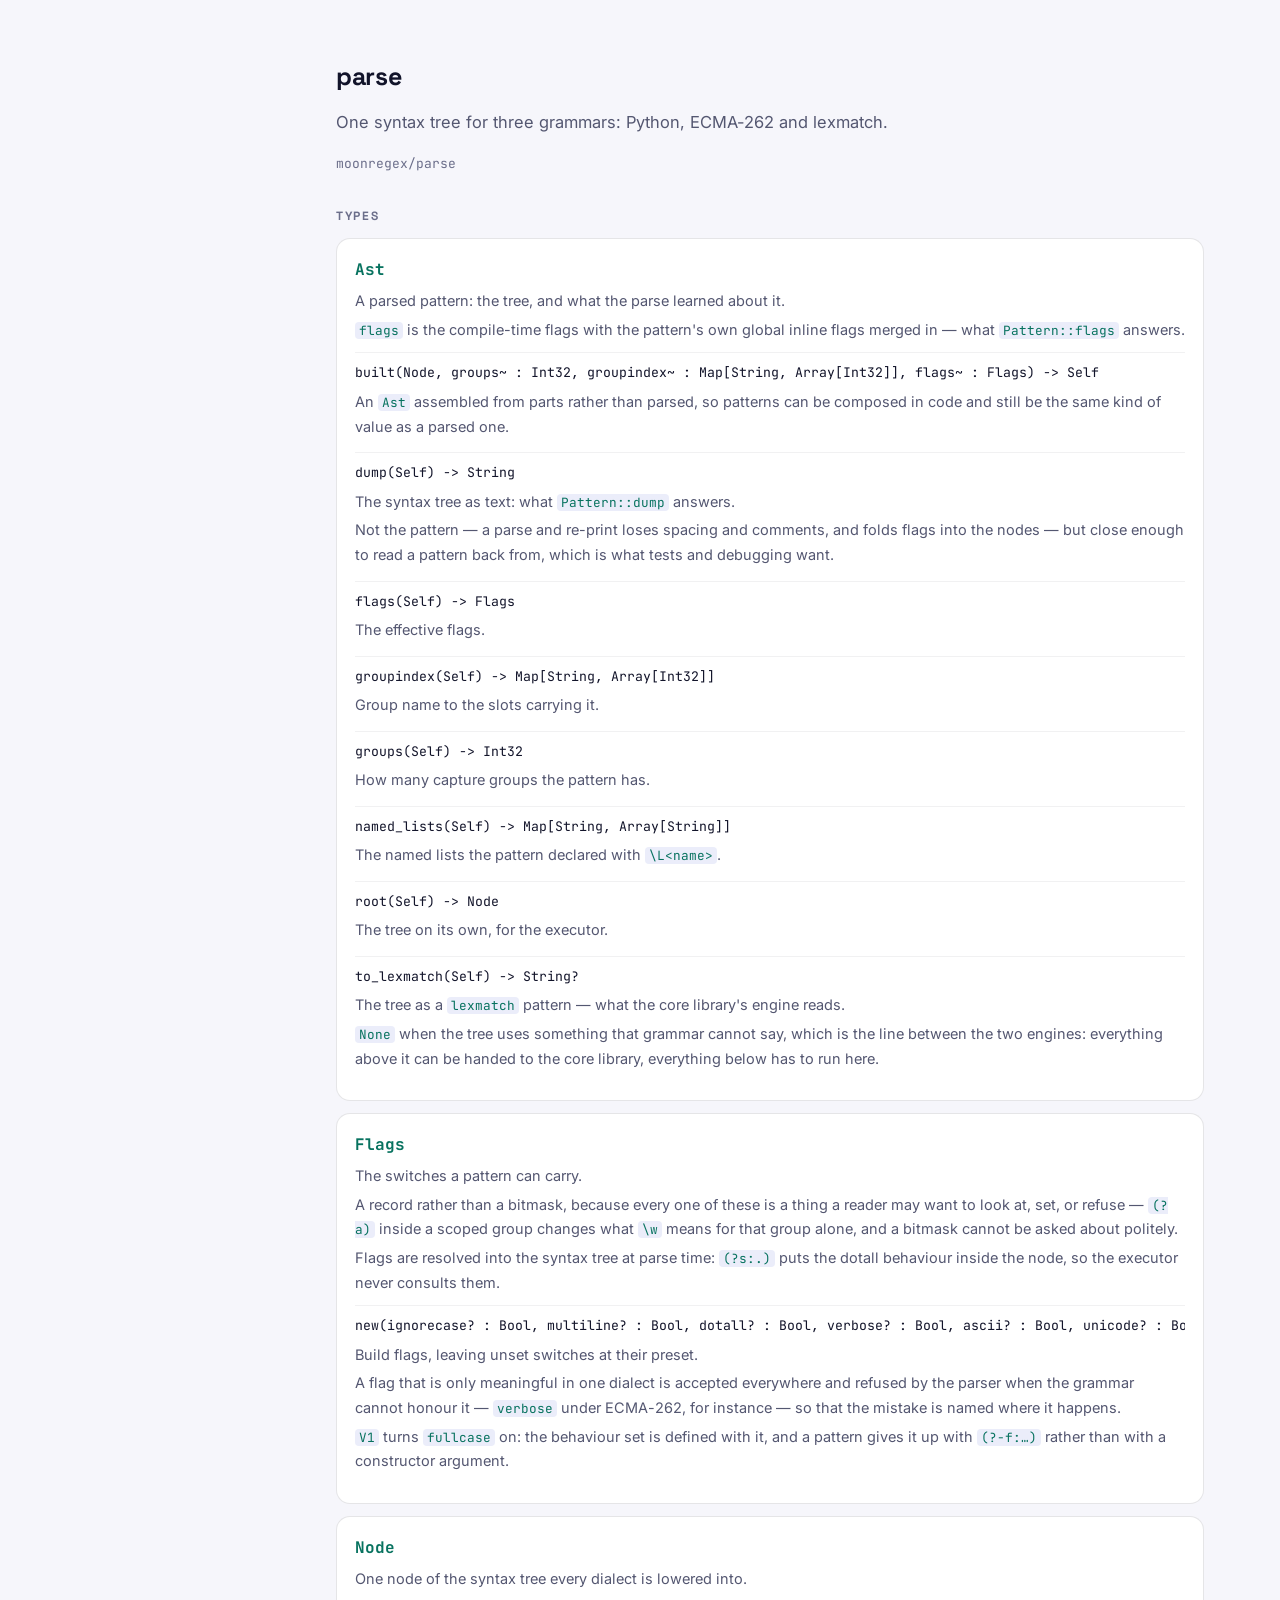
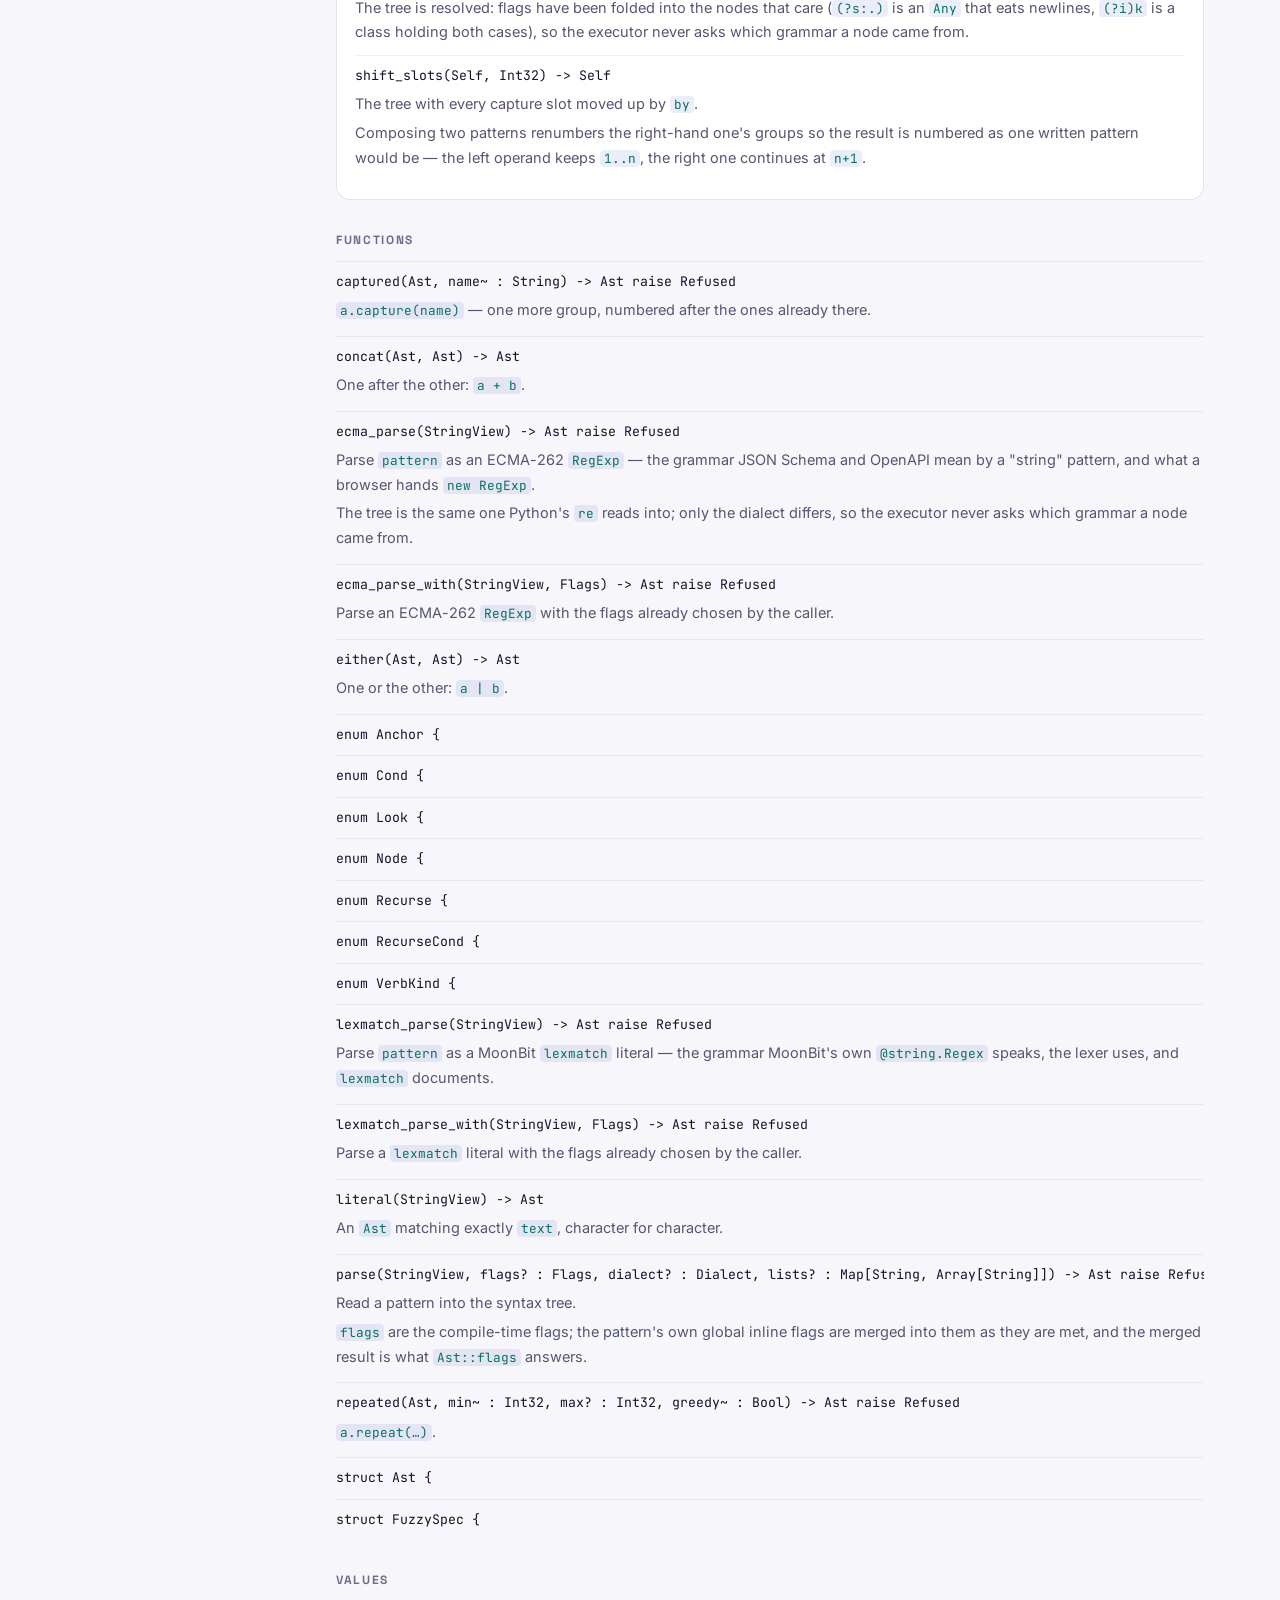
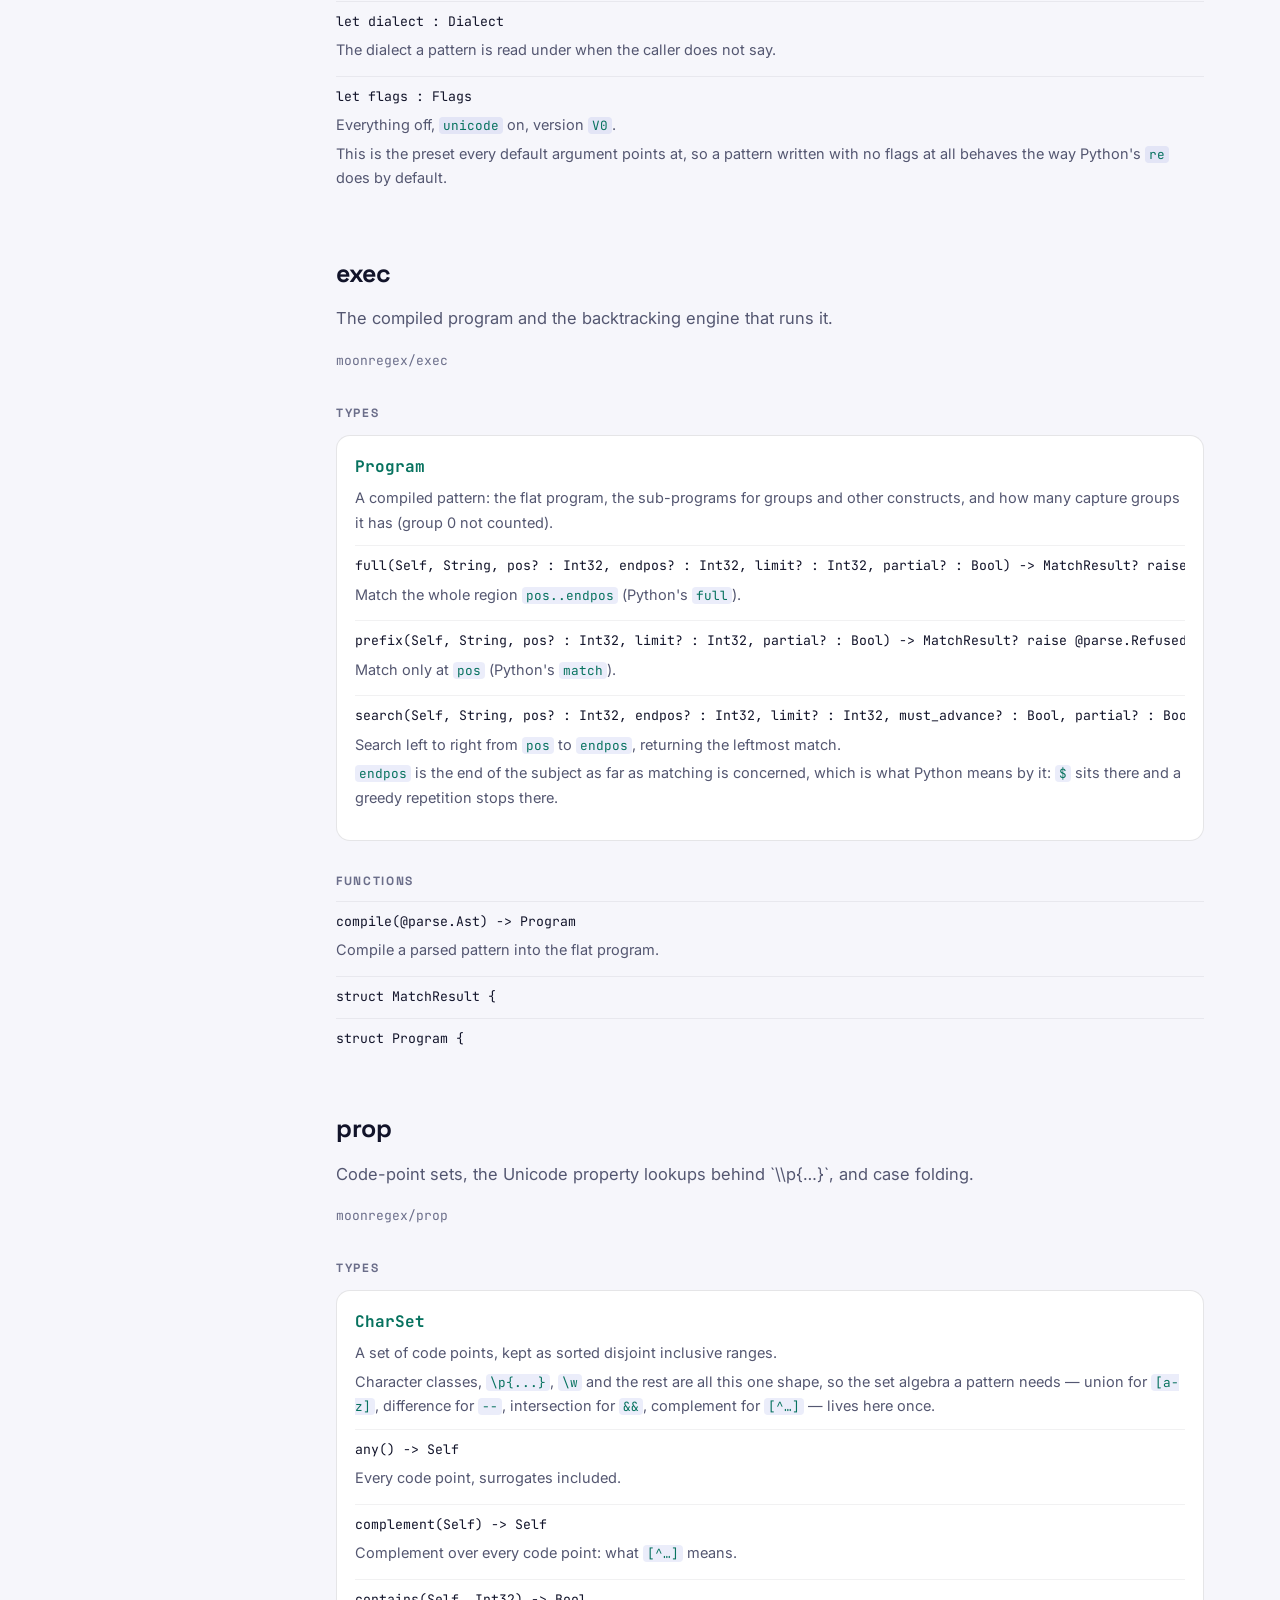
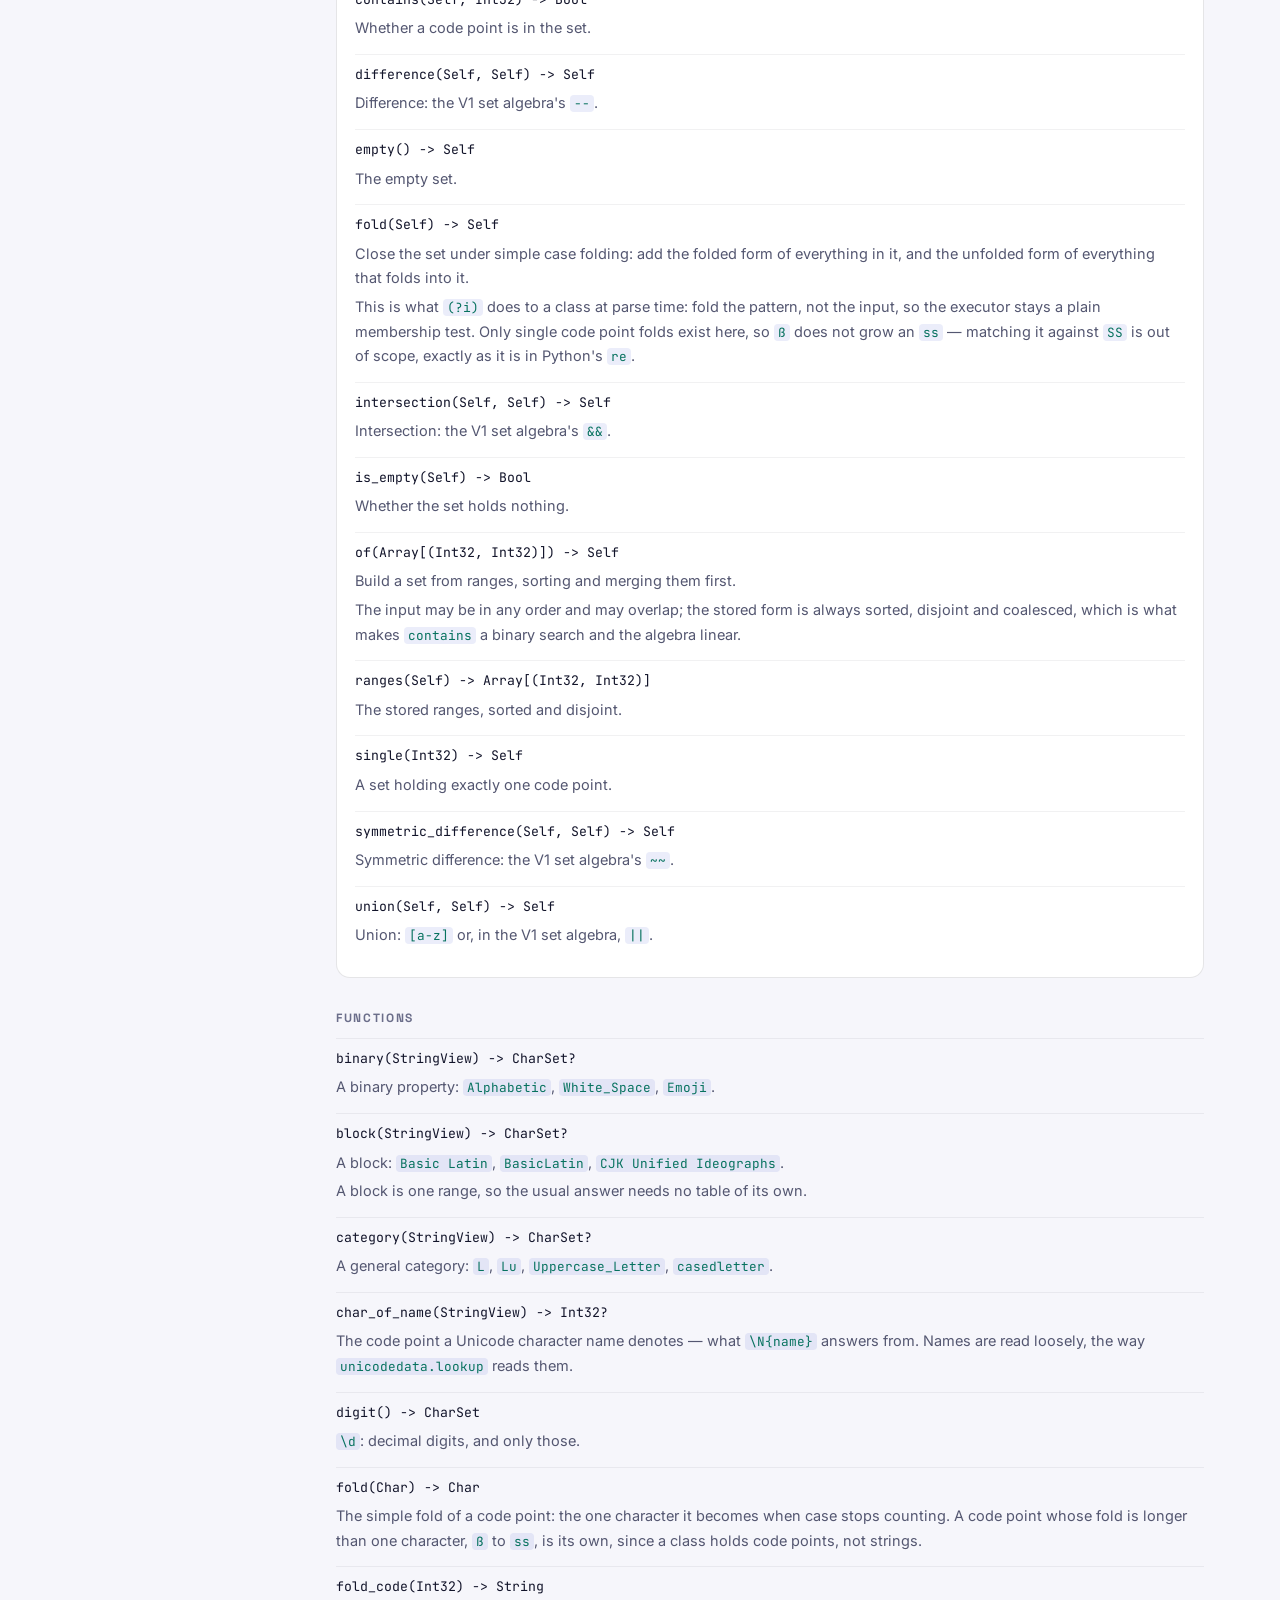
==== commit b357583c: "refactor(moonregex): the fill for a group that took no part is an optional. `group`, `groups` and `g" ====
--- a/docs/api.html
+++ b/docs/api.html
@@ -76,7 +76,7 @@
 <div class="type" id="moonregex-Group"><h4><code>Group</code></h4><div class="desc"><p>Which group a value names: <code>Whole</code> for the whole match, <code>Num</code> for a numbered parenthesis, <code>Name</code> for a named one.</p>
 <p>This is the shape the methods work in. Callers do not have to build it — <code>GroupKey</code> is implemented by <code>Int</code>, by <code>String</code> and by this type, so <code>m.group(1)</code>, <code>m.group(&quot;year&quot;)</code> and <code>m.group(Whole)</code> are one call.</p></div><ul class="members"><li><code class="sig">to_group(Self) -&gt; Self</code></li></ul></div>
 <div class="type" id="moonregex-Match"><h4><code>Match</code></h4><div class="desc"><p>One match: where it sits in the text, and every group&#x27;s span.</p>
-<p>A span is a code-point range, so <code>start</code> and <code>end</code> read the way Python&#x27;s do — characters, not UTF-16 units — and <code>group</code> slices the original text back out by those offsets.</p></div><ul class="members"><li><code class="sig">after(Self) -&gt; StringView</code><div class="desc"><p>The text after the match — core&#x27;s <code>MatchResult::after</code>.</p></div></li><li><code class="sig">allcaptures(Self) -&gt; Array[Array[String]]</code><div class="desc"><p>Every capture of every group as text, group 0 first — <code>regex.Match.allcaptures</code>. A group that took no part answers an empty list.</p></div></li><li><code class="sig">allspans(Self) -&gt; Array[Array[(Int32, Int32)]]</code><div class="desc"><p>Every capture of every group as a span, group 0 first — <code>regex.Match.allspans</code>.</p></div></li><li><code class="sig">before(Self) -&gt; StringView</code><div class="desc"><p>The text before the match — core&#x27;s <code>MatchResult::before</code>.</p></div></li><li><code class="sig">capturesdict(Self) -&gt; Map[String, Array[String]]</code><div class="desc"><p>Named groups to the text they captured — <code>regex.Match.capturesdict</code>.</p></div></li><li><code class="sig">content(Self) -&gt; StringView</code><div class="desc"><p>The matched text — core&#x27;s <code>MatchResult::content</code>, and Python&#x27;s <code>group(0)</code>.</p></div></li><li><code class="sig">endpos(Self) -&gt; Int32</code><div class="desc"><p>The <code>endpos</code> the search was bounded by — Python&#x27;s <code>Match.endpos</code>.</p></div></li><li><code class="sig">expand(Self, String) -&gt; String raise @parse.Refused</code><div class="desc"><p>Expand the Python replacement language in <code>template</code> against this match — Python&#x27;s <code>Match.expand</code>.</p></div></li><li><code class="sig">fuzzy_changes(Self) -&gt; (Array[(Int32, Int32)], Array[(Int32, Int32)], Array[(Int32, Int32)])</code><div class="desc"><p>The individual edits of a fuzzy match, as <code>(substitutions, insertions, deletions)</code> each a list of <code>(string_offset, pattern_offset)</code>; three empty lists when the pattern was not fuzzy — Python&#x27;s <code>Match.fuzzy_changes</code>.</p></div></li><li><code class="sig">fuzzy_counts(Self) -&gt; (Int32, Int32, Int32)</code><div class="desc"><p>The edit counts of a fuzzy match, as <code>(substitutions, insertions, deletions)</code>; all zero when the pattern was not fuzzy — Python&#x27;s <code>Match.fuzzy_counts</code>.</p></div></li><li><code class="sig">groupdict(Self, default? : String?) -&gt; Map[String, String]</code><div class="desc"><p>Named groups to their captured strings, <code>default</code> filling those that took no part — Python&#x27;s <code>Match.groupdict</code>.</p></div></li><li><code class="sig">groups(Self, default? : String?) -&gt; Array[String?]</code><div class="desc"><p>All capturing groups (1..n) as strings, <code>None</code> for those that did not take part — Python&#x27;s <code>Match.groups</code>.</p></div></li><li><code class="sig">lastgroup(Self) -&gt; String?</code><div class="desc"><p>The name of the group <code>lastindex</code> points at, or <code>None</code> — Python&#x27;s <code>Match.lastgroup</code>.</p></div></li><li><code class="sig">lastindex(Self) -&gt; Int32?</code><div class="desc"><p>The number of the highest group that took part, or <code>None</code> — Python&#x27;s <code>Match.lastindex</code>.</p></div></li><li><code class="sig">marks(Self) -&gt; Array[String]</code><div class="desc"><p>The names of the marks <code>(*MARK:name)</code> set during the match, in the order they were set — an empty list when none were.</p></div></li><li><code class="sig">partial(Self) -&gt; Bool</code><div class="desc"><p>Whether this match is partial — <code>regex.Match.partial</code>: the pattern ran out of text and would have gone on had the subject continued. Only a pattern compiled with <code>partial=true</code> can answer one.</p></div></li><li><code class="sig">pattern(Self) -&gt; Pattern</code><div class="desc"><p>The <code>Pattern</code> that produced this match.</p></div></li><li><code class="sig">pos(Self) -&gt; Int32</code><div class="desc"><p>The <code>pos</code> the search started at — Python&#x27;s <code>Match.pos</code>.</p></div></li><li><code class="sig">re(Self) -&gt; Pattern</code><div class="desc"><p>The <code>Pattern</code> that produced this match — Python&#x27;s <code>Match.re</code>.</p></div></li><li><code class="sig">string(Self) -&gt; String</code><div class="desc"><p>The subject text.</p></div></li></ul></div>
+<p>A span is a code-point range, so <code>start</code> and <code>end</code> read the way Python&#x27;s do — characters, not UTF-16 units — and <code>group</code> slices the original text back out by those offsets.</p></div><ul class="members"><li><code class="sig">after(Self) -&gt; StringView</code><div class="desc"><p>The text after the match — core&#x27;s <code>MatchResult::after</code>.</p></div></li><li><code class="sig">allcaptures(Self) -&gt; Array[Array[String]]</code><div class="desc"><p>Every capture of every group as text, group 0 first — <code>regex.Match.allcaptures</code>. A group that took no part answers an empty list.</p></div></li><li><code class="sig">allspans(Self) -&gt; Array[Array[(Int32, Int32)]]</code><div class="desc"><p>Every capture of every group as a span, group 0 first — <code>regex.Match.allspans</code>.</p></div></li><li><code class="sig">before(Self) -&gt; StringView</code><div class="desc"><p>The text before the match — core&#x27;s <code>MatchResult::before</code>.</p></div></li><li><code class="sig">capturesdict(Self) -&gt; Map[String, Array[String]]</code><div class="desc"><p>Named groups to the text they captured — <code>regex.Match.capturesdict</code>.</p></div></li><li><code class="sig">content(Self) -&gt; StringView</code><div class="desc"><p>The matched text — core&#x27;s <code>MatchResult::content</code>, and Python&#x27;s <code>group(0)</code>.</p></div></li><li><code class="sig">endpos(Self) -&gt; Int32</code><div class="desc"><p>The <code>endpos</code> the search was bounded by — Python&#x27;s <code>Match.endpos</code>.</p></div></li><li><code class="sig">expand(Self, String) -&gt; String raise @parse.Refused</code><div class="desc"><p>Expand the Python replacement language in <code>template</code> against this match — Python&#x27;s <code>Match.expand</code>.</p></div></li><li><code class="sig">fuzzy_changes(Self) -&gt; (Array[(Int32, Int32)], Array[(Int32, Int32)], Array[(Int32, Int32)])</code><div class="desc"><p>The individual edits of a fuzzy match, as <code>(substitutions, insertions, deletions)</code> each a list of <code>(string_offset, pattern_offset)</code>; three empty lists when the pattern was not fuzzy — Python&#x27;s <code>Match.fuzzy_changes</code>.</p></div></li><li><code class="sig">fuzzy_counts(Self) -&gt; (Int32, Int32, Int32)</code><div class="desc"><p>The edit counts of a fuzzy match, as <code>(substitutions, insertions, deletions)</code>; all zero when the pattern was not fuzzy — Python&#x27;s <code>Match.fuzzy_counts</code>.</p></div></li><li><code class="sig">groupdict(Self, default? : String) -&gt; Map[String, String]</code><div class="desc"><p>Named groups to their captured strings, <code>default</code> filling those that took no part — Python&#x27;s <code>Match.groupdict</code>.</p></div></li><li><code class="sig">groups(Self, default? : String) -&gt; Array[String?]</code><div class="desc"><p>All capturing groups (1..n) as strings, <code>None</code> for those that did not take part — Python&#x27;s <code>Match.groups</code>.</p></div></li><li><code class="sig">lastgroup(Self) -&gt; String?</code><div class="desc"><p>The name of the group <code>lastindex</code> points at, or <code>None</code> — Python&#x27;s <code>Match.lastgroup</code>.</p></div></li><li><code class="sig">lastindex(Self) -&gt; Int32?</code><div class="desc"><p>The number of the highest group that took part, or <code>None</code> — Python&#x27;s <code>Match.lastindex</code>.</p></div></li><li><code class="sig">marks(Self) -&gt; Array[String]</code><div class="desc"><p>The names of the marks <code>(*MARK:name)</code> set during the match, in the order they were set — an empty list when none were.</p></div></li><li><code class="sig">partial(Self) -&gt; Bool</code><div class="desc"><p>Whether this match is partial — <code>regex.Match.partial</code>: the pattern ran out of text and would have gone on had the subject continued. Only a pattern compiled with <code>partial=true</code> can answer one.</p></div></li><li><code class="sig">pattern(Self) -&gt; Pattern</code><div class="desc"><p>The <code>Pattern</code> that produced this match.</p></div></li><li><code class="sig">pos(Self) -&gt; Int32</code><div class="desc"><p>The <code>pos</code> the search started at — Python&#x27;s <code>Match.pos</code>.</p></div></li><li><code class="sig">re(Self) -&gt; Pattern</code><div class="desc"><p>The <code>Pattern</code> that produced this match — Python&#x27;s <code>Match.re</code>.</p></div></li><li><code class="sig">string(Self) -&gt; String</code><div class="desc"><p>The subject text.</p></div></li></ul></div>
 <div class="type" id="moonregex-Pattern"><h4><code>Pattern</code></h4><div class="desc"><p>A compiled pattern: the tree it came from, the flat program it became, and the source, so it can answer what Python&#x27;s <code>re</code> answers of a <code>Pattern</code> — its string, its flags, how many groups, and what they are named.</p></div><ul class="members"><li><code class="sig">add(Self, Self) -&gt; Self</code></li><li><code class="sig">capture(Self, String) -&gt; Self raise @parse.Refused</code><div class="desc"><p>This pattern wrapped in a named capture group, as <code>Regex::capture</code> in core.</p>
 <p>The group is numbered after the ones the pattern already has, and <code>groupindex</code> gains <code>name</code>.</p></div></li><li><code class="sig">dialect(Self) -&gt; @parse.Dialect</code><div class="desc"><p>The dialect the pattern was read under.</p></div></li><li><code class="sig">dump(Self) -&gt; String</code><div class="desc"><p>The syntax tree re-printed, as Python&#x27;s <code>Pattern.dump</code> would.</p></div></li><li><code class="sig">findall(Self, String, group? : Group, overlapped? : Bool, pos? : Int32, endpos? : Int32, limit? : Int32) -&gt; Array[Strin…</code><div class="desc"><p>All non-overlapping matches, as <code>findall</code> at the module level.</p></div></li><li><code class="sig">finditer(Self, String, pos? : Int32, endpos? : Int32, overlapped? : Bool, limit? : Int32) -&gt; Array[Match] raise @parse.…</code><div class="desc"><p>All matches as <code>Match</code> objects, as <code>finditer</code> at the module level.</p></div></li><li><code class="sig">flags(Self) -&gt; @parse.Flags</code><div class="desc"><p>The effective flags.</p></div></li><li><code class="sig">full(Self, String, pos? : Int32, endpos? : Int32, limit? : Int32) -&gt; Match? raise @parse.Refused</code><div class="desc"><p>Match the whole region <code>pos..endpos</code>.</p></div></li><li><code class="sig">groupindex(Self) -&gt; Map[String, Array[Int32]]</code><div class="desc"><p>Group name to slot, as Python&#x27;s <code>Pattern.groupindex</code>.</p></div></li><li><code class="sig">groups(Self) -&gt; Int32</code><div class="desc"><p>How many capturing groups the pattern has, group 0 not counted — Python&#x27;s <code>Pattern.groups</code>.</p></div></li><li><code class="sig">lor(Self, Self) -&gt; Self</code></li><li><code class="sig">lower(Self) -&gt; @string.Regex?</code><div class="desc"><p>The pattern as a core <code>@string.Regex</code>, when the core engine can run it.</p>
 <p>The core engine speaks one grammar, so this answers only for the patterns that fit inside it: literals, classes, <code>.</code>, <code>^</code>, <code>$</code>, <code>\b</code>, <code>\B</code>, groups, alternation, quantifiers up to 256. Anything else — backreferences, lookaround, conditionals, recursion, atomic groups, fuzzy matching, <code>\X</code>, Unicode word boundaries, Python&#x27;s <code>$</code> — answers <code>None</code>, and the pattern runs on this library&#x27;s own engine instead.</p>
@@ -159,7 +159,8 @@
 <div class="type" id="moonregex-parse-Flags"><h4><code>Flags</code></h4><div class="desc"><p>The switches a pattern can carry.</p>
 <p>A record rather than a bitmask, because every one of these is a thing a reader may want to look at, set, or refuse — <code>(?a)</code> inside a scoped group changes what <code>\w</code> means for that group alone, and a bitmask cannot be asked about politely.</p>
 <p>Flags are resolved into the syntax tree at parse time: <code>(?s:.)</code> puts the dotall behaviour inside the node, so the executor never consults them.</p></div><ul class="members"><li><code class="sig">new(ignorecase? : Bool, multiline? : Bool, dotall? : Bool, verbose? : Bool, ascii? : Bool, unicode? : Bool, unicode_set…</code><div class="desc"><p>Build flags, leaving unset switches at their preset.</p>
-<p>A flag that is only meaningful in one dialect is accepted everywhere and refused by the parser when the grammar cannot honour it — <code>verbose</code> under ECMA-262, for instance — so that the mistake is named where it happens.</p></div></li></ul></div>
+<p>A flag that is only meaningful in one dialect is accepted everywhere and refused by the parser when the grammar cannot honour it — <code>verbose</code> under ECMA-262, for instance — so that the mistake is named where it happens.</p>
+<p><code>V1</code> turns <code>fullcase</code> on: the behaviour set is defined with it, and a pattern gives it up with <code>(?-f:…)</code> rather than with a constructor argument.</p></div></li></ul></div>
 <div class="type" id="moonregex-parse-Node"><h4><code>Node</code></h4><div class="desc"><p>One node of the syntax tree every dialect is lowered into.</p>
 <p>The tree is resolved: flags have been folded into the nodes that care (<code>(?s:.)</code> is an <code>Any</code> that eats newlines, <code>(?i)k</code> is a class holding both cases), so the executor never asks which grammar a node came from.</p></div><ul class="members"><li><code class="sig">shift_slots(Self, Int32) -&gt; Self</code><div class="desc"><p>The tree with every capture slot moved up by <code>by</code>.</p>
 <p>Composing two patterns renumbers the right-hand one&#x27;s groups so the result is numbered as one written pattern would be — the left operand keeps <code>1..n</code>, the right one continues at <code>n+1</code>.</p></div></li></ul></div>
@@ -226,8 +227,13 @@
 <li><code class="sig">char_of_name(StringView) -&gt; Int32?</code><div class="desc"><p>The code point a Unicode character name denotes — what <code>\N{name}</code> answers from. Names are read loosely, the way <code>unicodedata.lookup</code> reads them.</p></div></li>
 <li><code class="sig">digit() -&gt; CharSet</code><div class="desc"><p><code>\d</code>: decimal digits, and only those.</p></div></li>
 <li><code class="sig">fold(Char) -&gt; Char</code><div class="desc"><p>The simple fold of a code point: the one character it becomes when case stops counting. A code point whose fold is longer than one character, <code>ß</code> to <code>ss</code>, is its own, since a class holds code points, not strings.</p></div></li>
+<li><code class="sig">fold_code(Int32) -&gt; String</code><div class="desc"><p>The full fold of one code point, as text.</p></div></li>
+<li><code class="sig">fold_into(Int32, Array[Int32]) -&gt; Unit</code><div class="desc"><p>Append the full fold of <code>code</code> to <code>out</code>.</p>
+<p>The cache is what keeps a folded comparison cheap enough to sit in the matcher: the alternative is building a string per character per attempt.</p></div></li>
 <li><code class="sig">fold_pairs() -&gt; Array[(Int32, Int32)]</code><div class="desc"><p>The fold pairs both ways, sorted by source — what a class is closed under.</p>
 <p>The code points that change under casefolding are the ones a class grows from, and each of them brings its whole fold class with it, so the pairs come out of the orbit table instead of a walk of the code space.</p></div></li>
+<li><code class="sig">fold_text(StringView) -&gt; String</code><div class="desc"><p>The full fold of a run of text: <code>ß</code> becomes <code>ss</code>, <code>ﬁ</code> becomes <code>fi</code>, and a case-insensitive comparison of two strings is one comparison of these.</p>
+<p>This is what the <code>f</code> flag buys over the simple fold: a literal is no longer one code point against one code point, because a single character may stand for two and two for one.</p></div></li>
 <li><code class="sig">property(StringView) -&gt; CharSet?</code><div class="desc"><p>Any property, however it is spelled — the shape <code>\p{...}</code> takes.</p>
 <p><code>name=value</code> is accepted too: <code>Script=Latin</code>, <code>General_Category=Lu</code>, <code>Block=CJK Unified Ideographs</code>. The left side picks the table, the right side the entry; without it, every table is searched in the order a Unicode name would be looked up: category, script, block, binary property.</p></div></li>
 <li><code class="sig">script(StringView) -&gt; CharSet?</code><div class="desc"><p>A script: <code>Latin</code>, <code>Latn</code>, <code>Han</code>.</p>
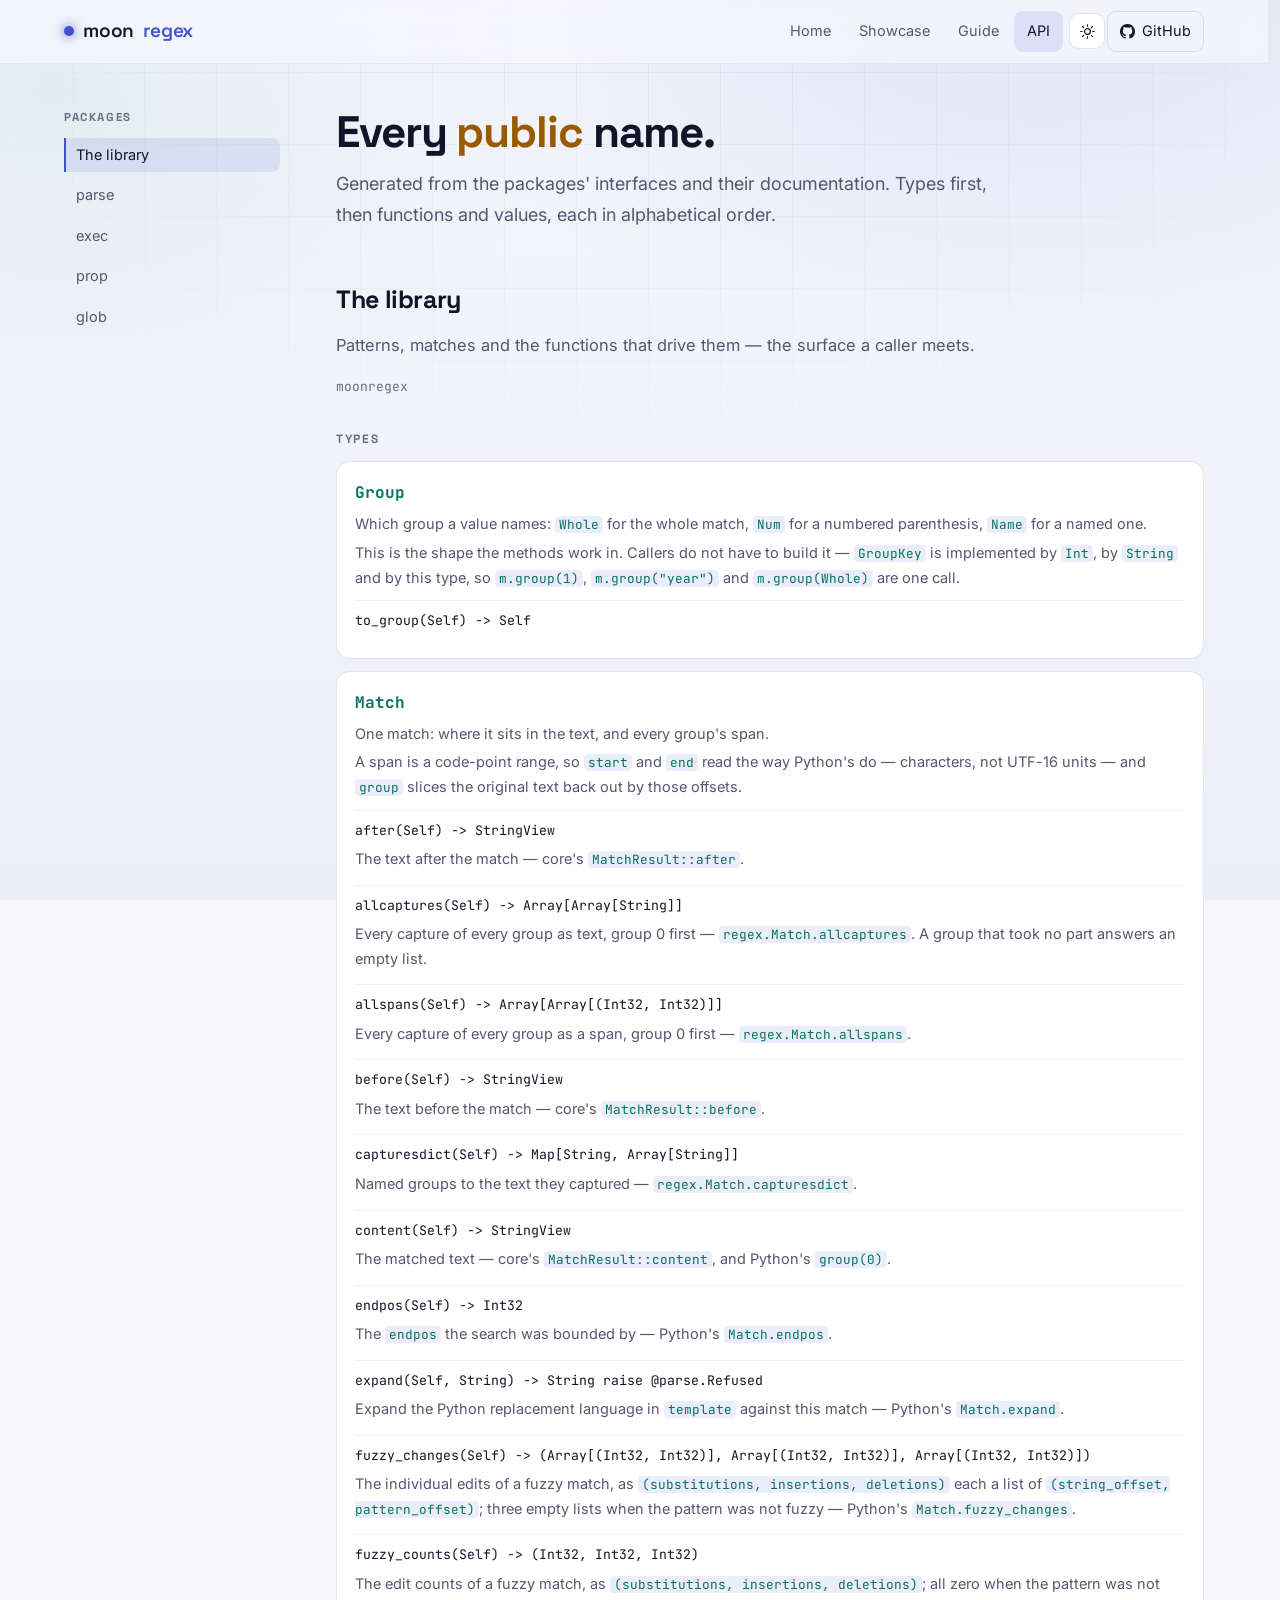
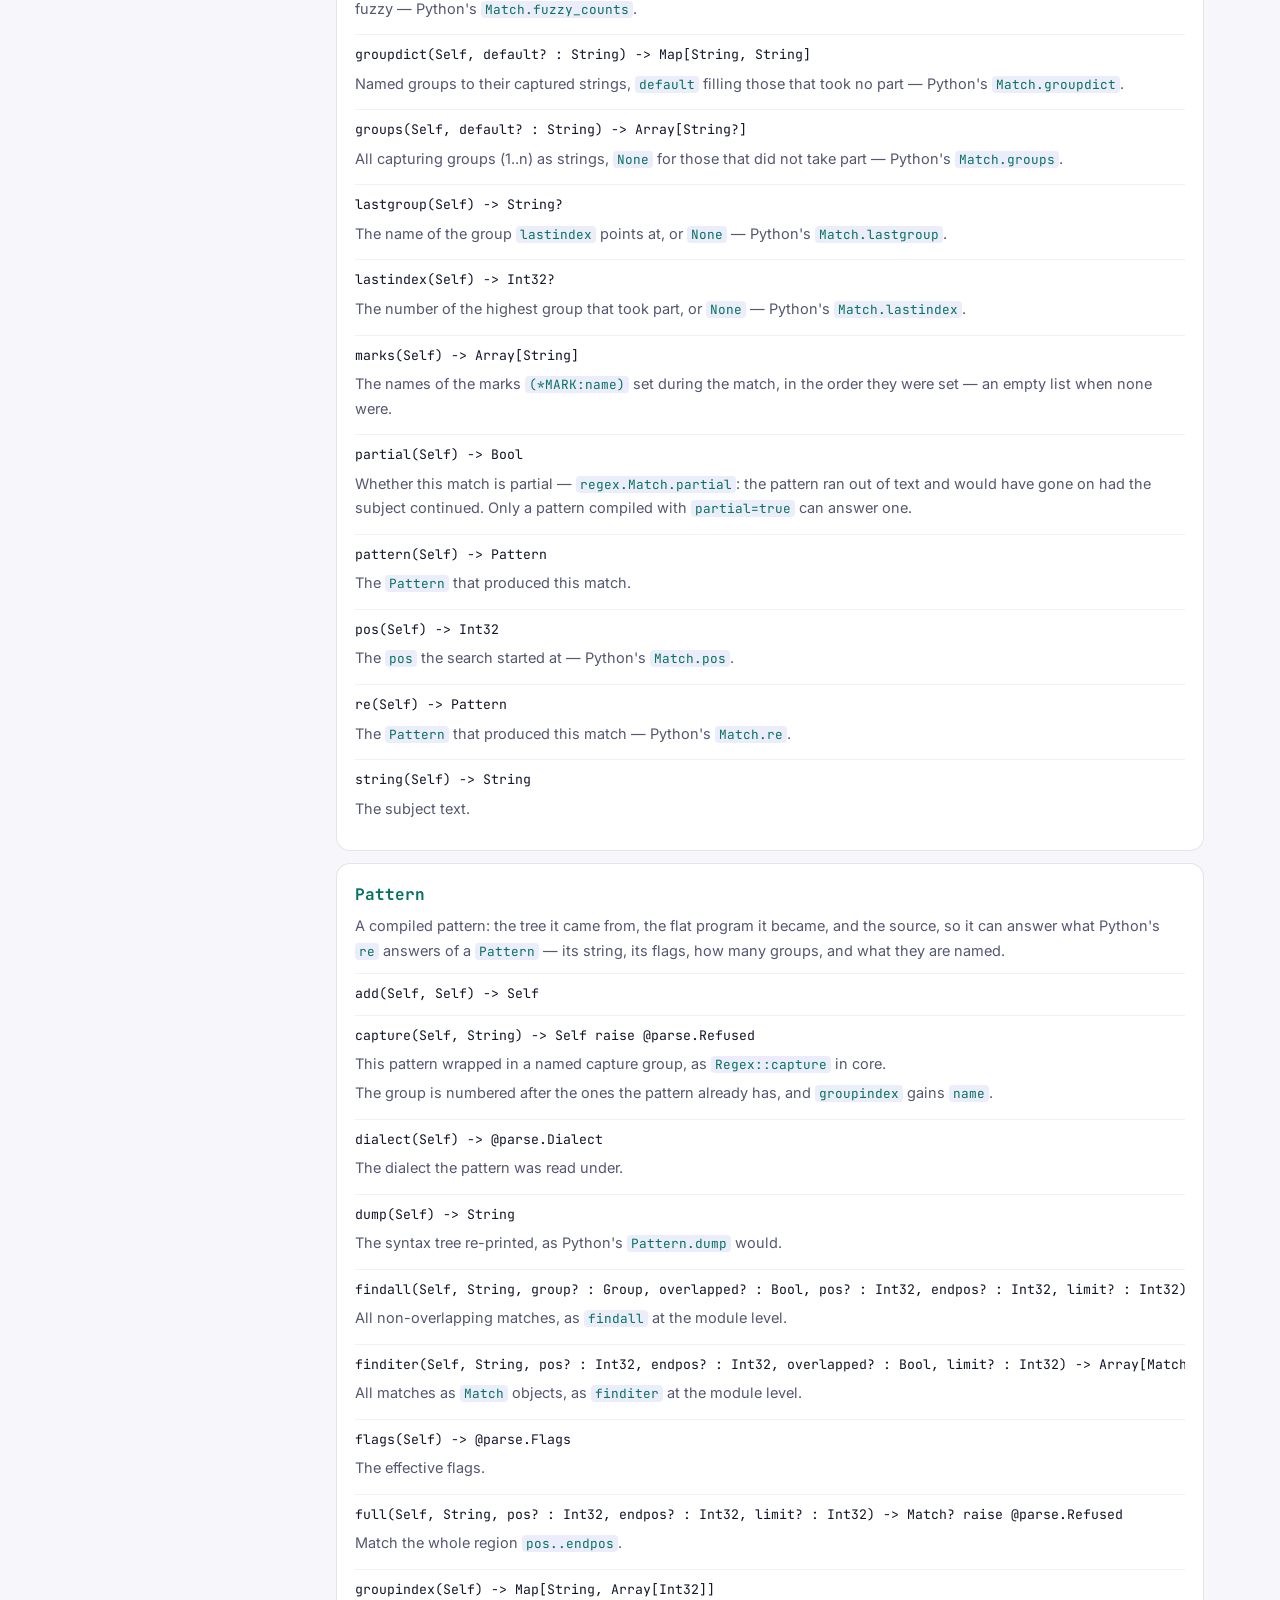
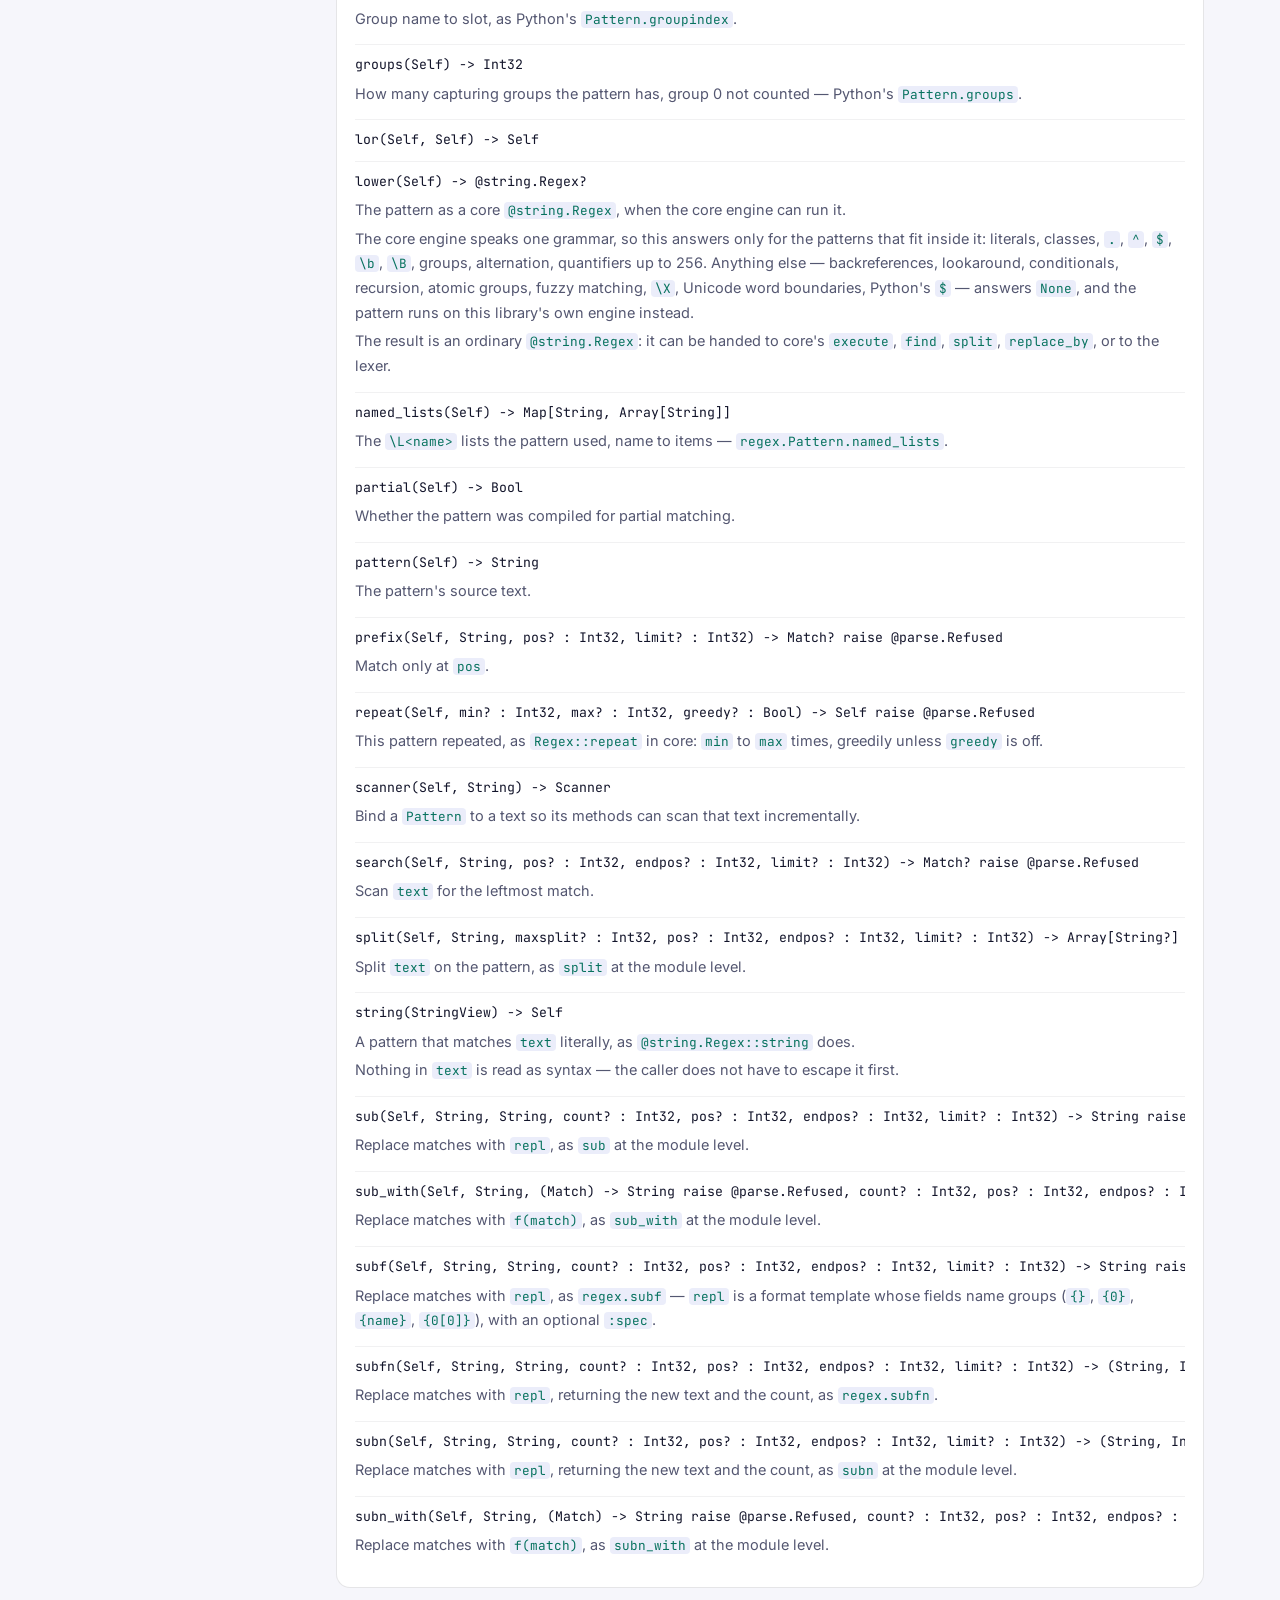
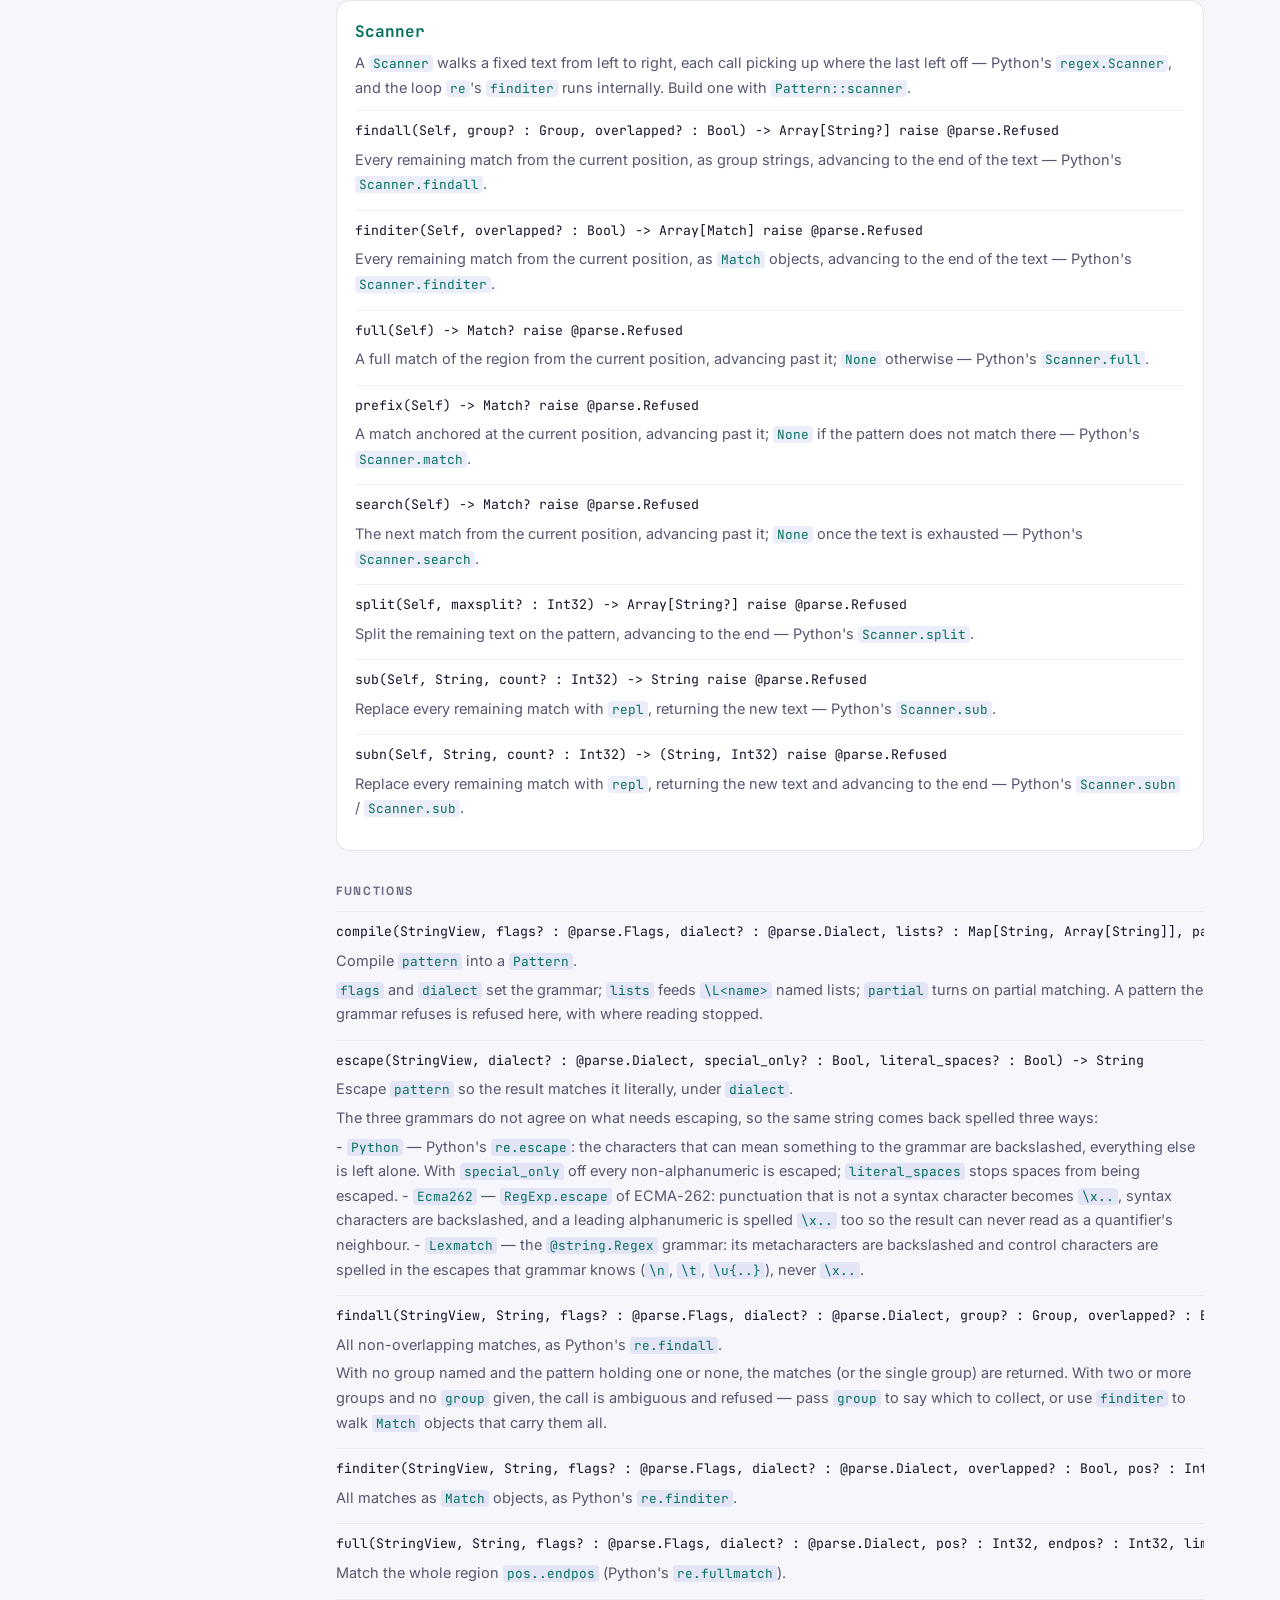
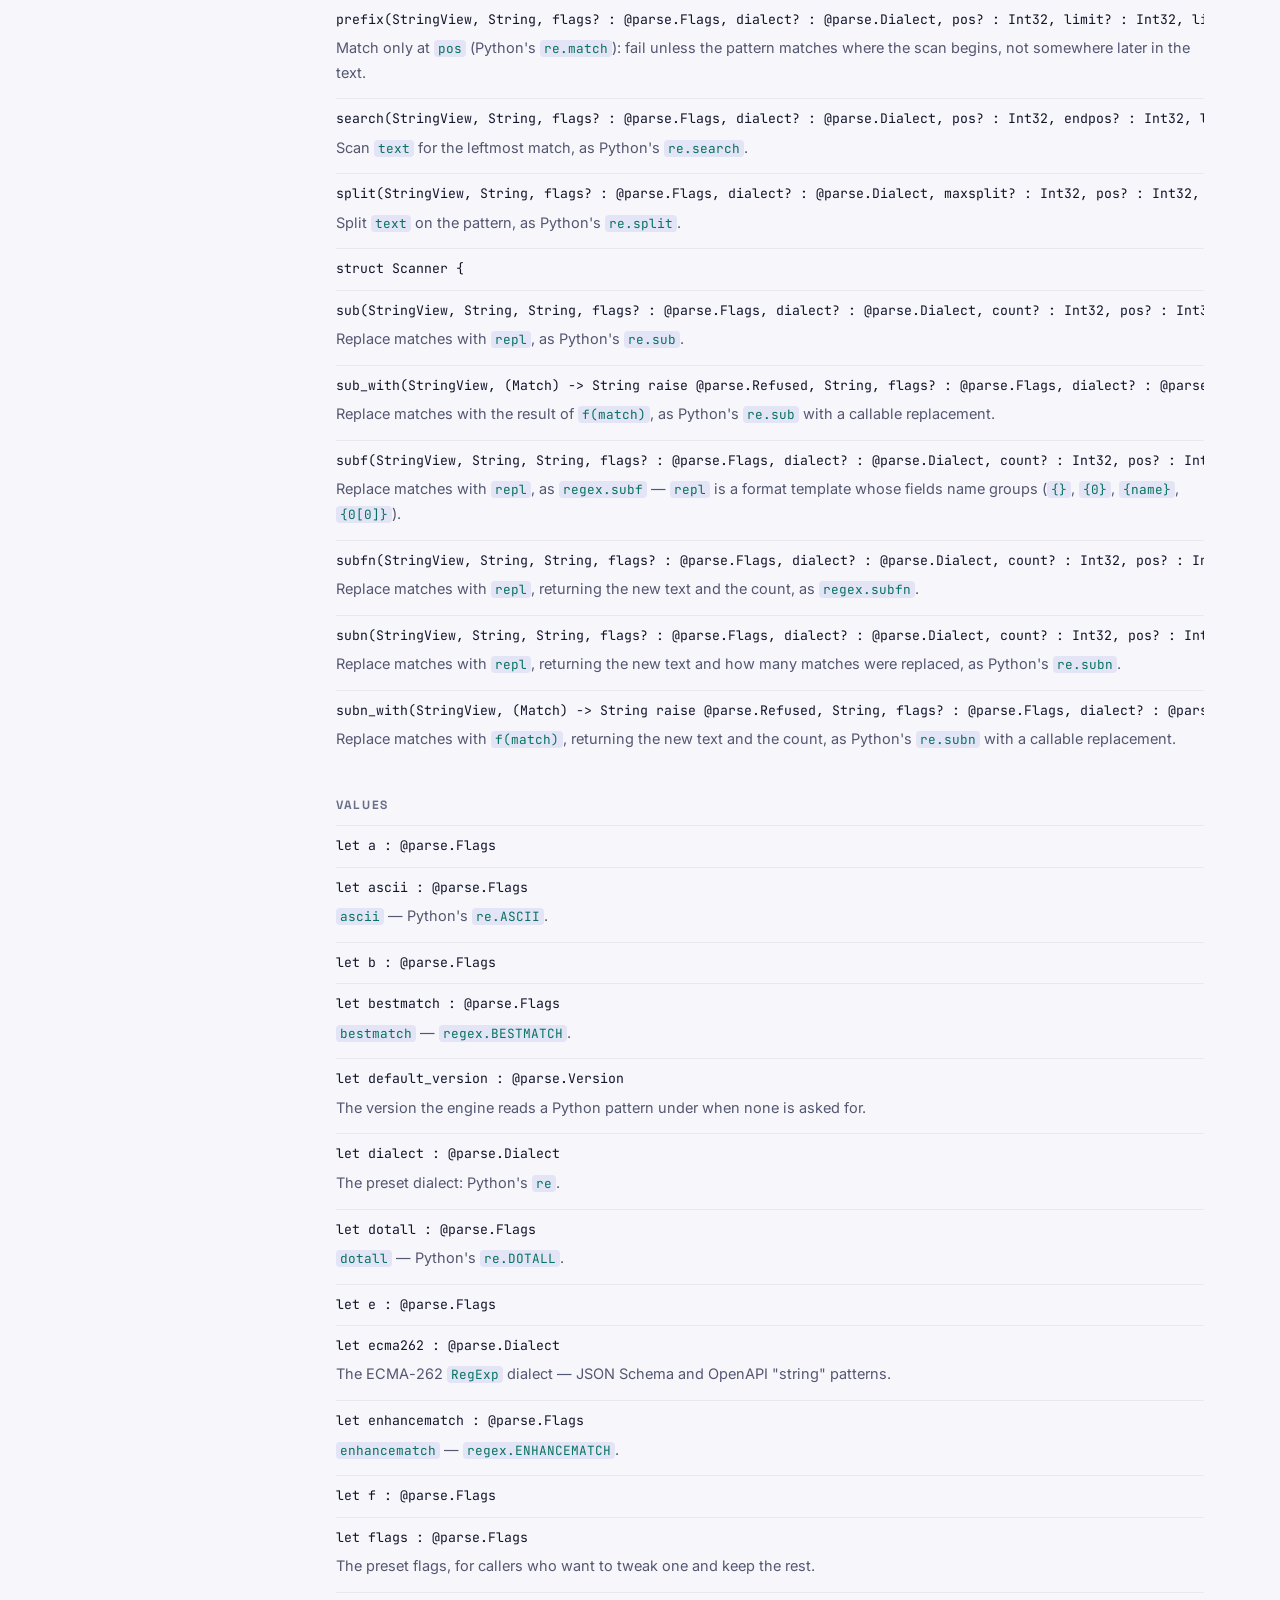
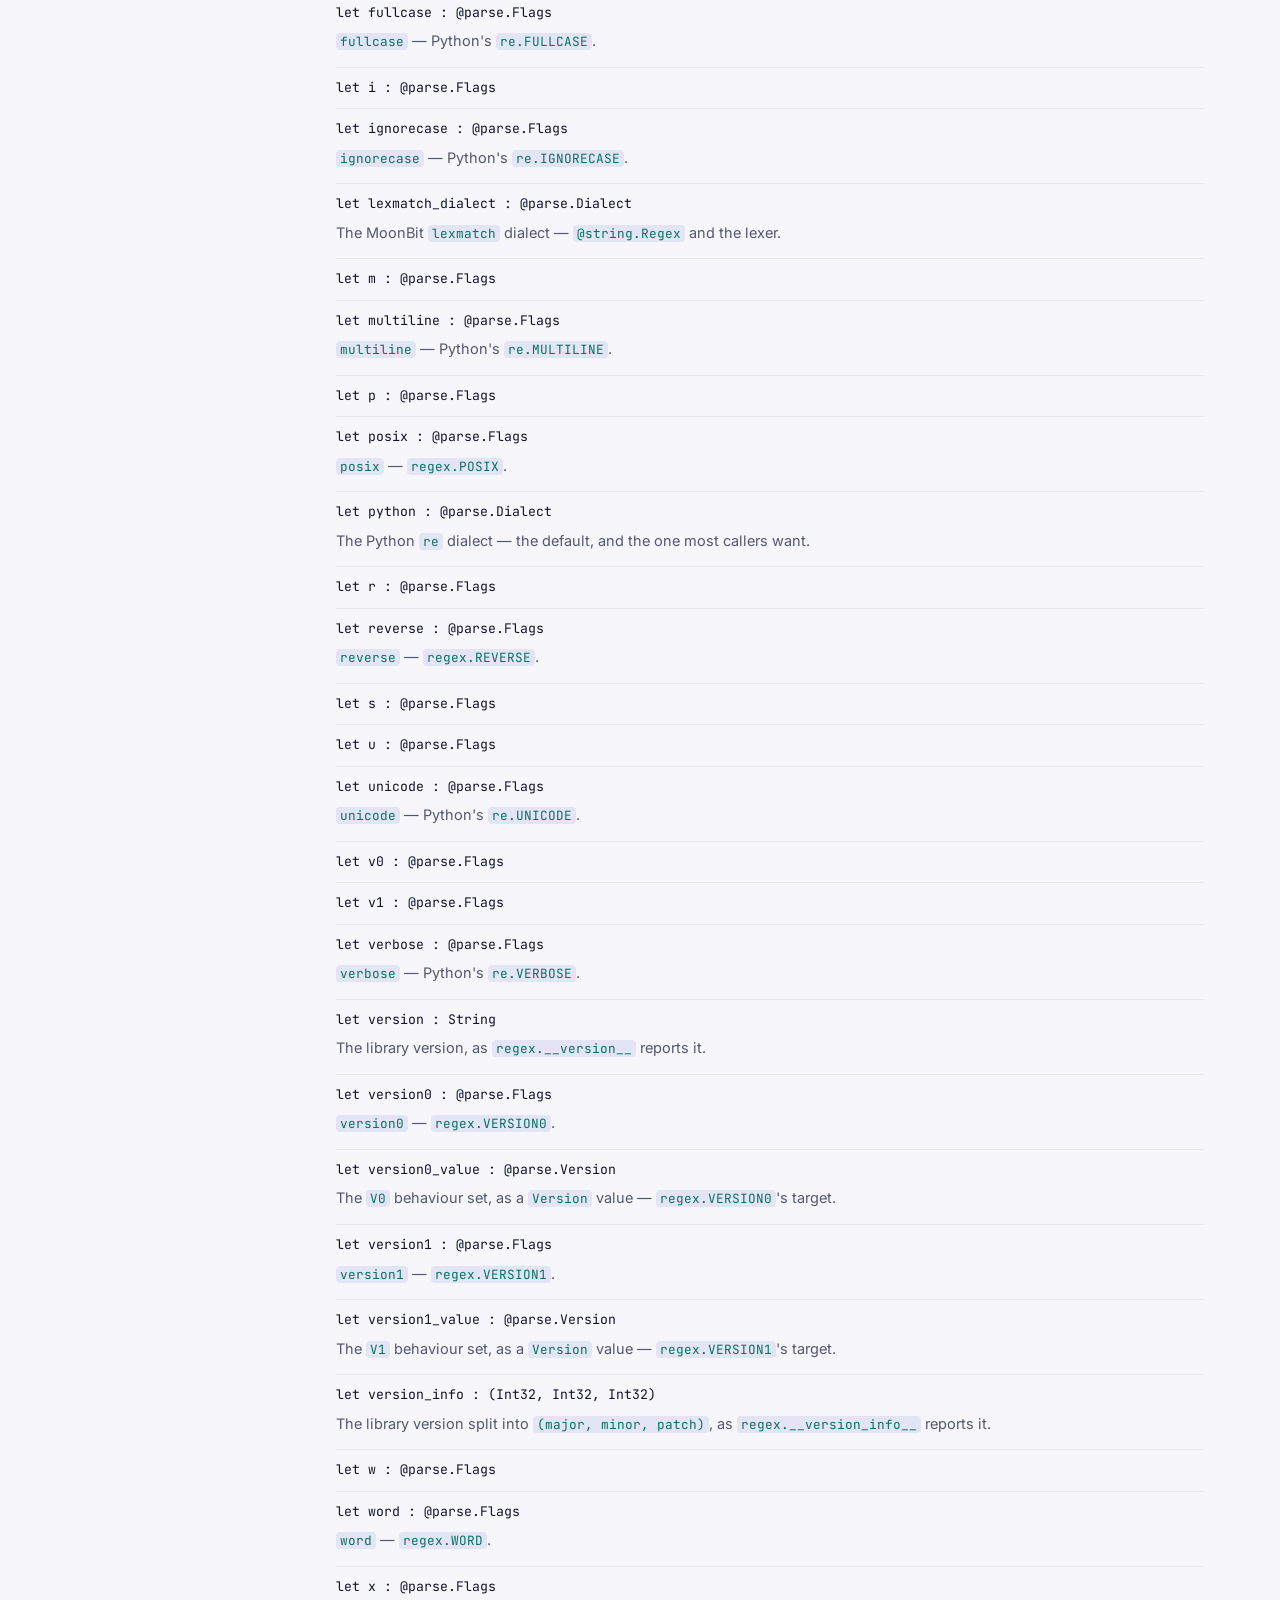
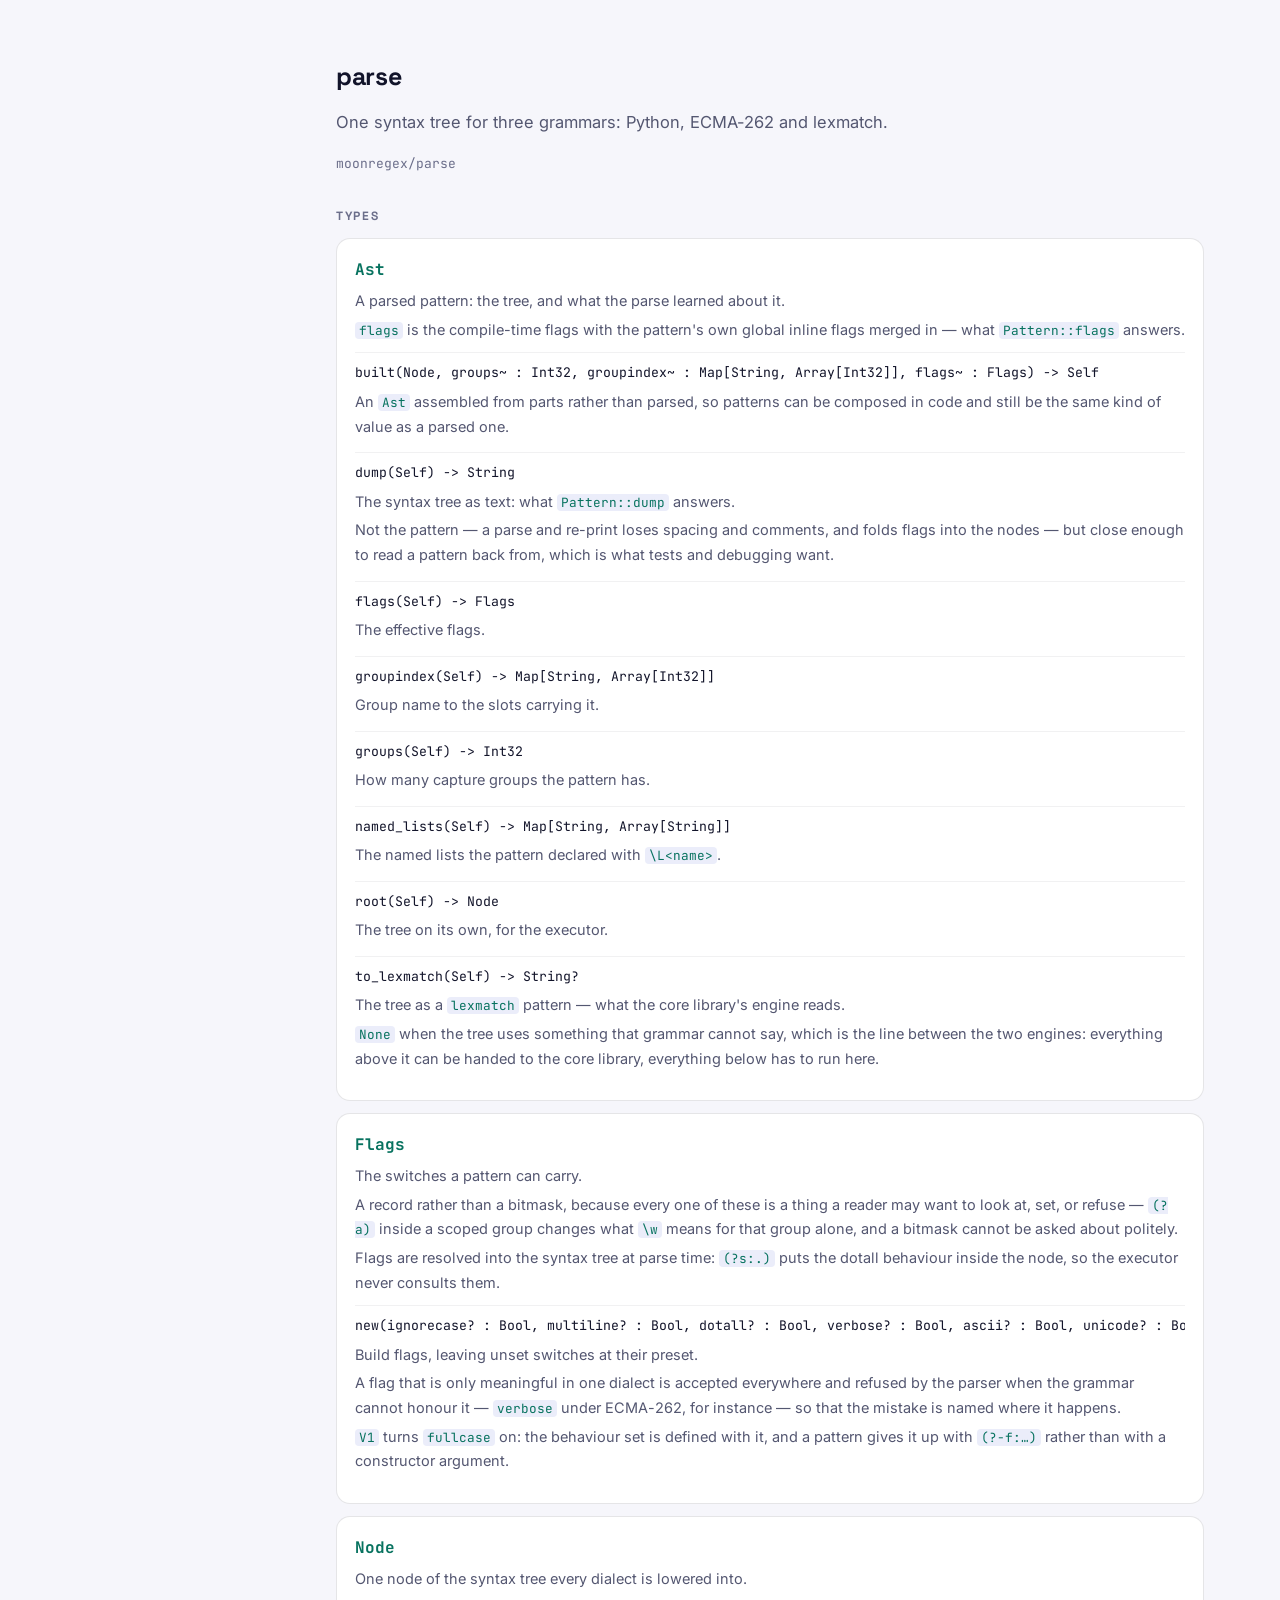
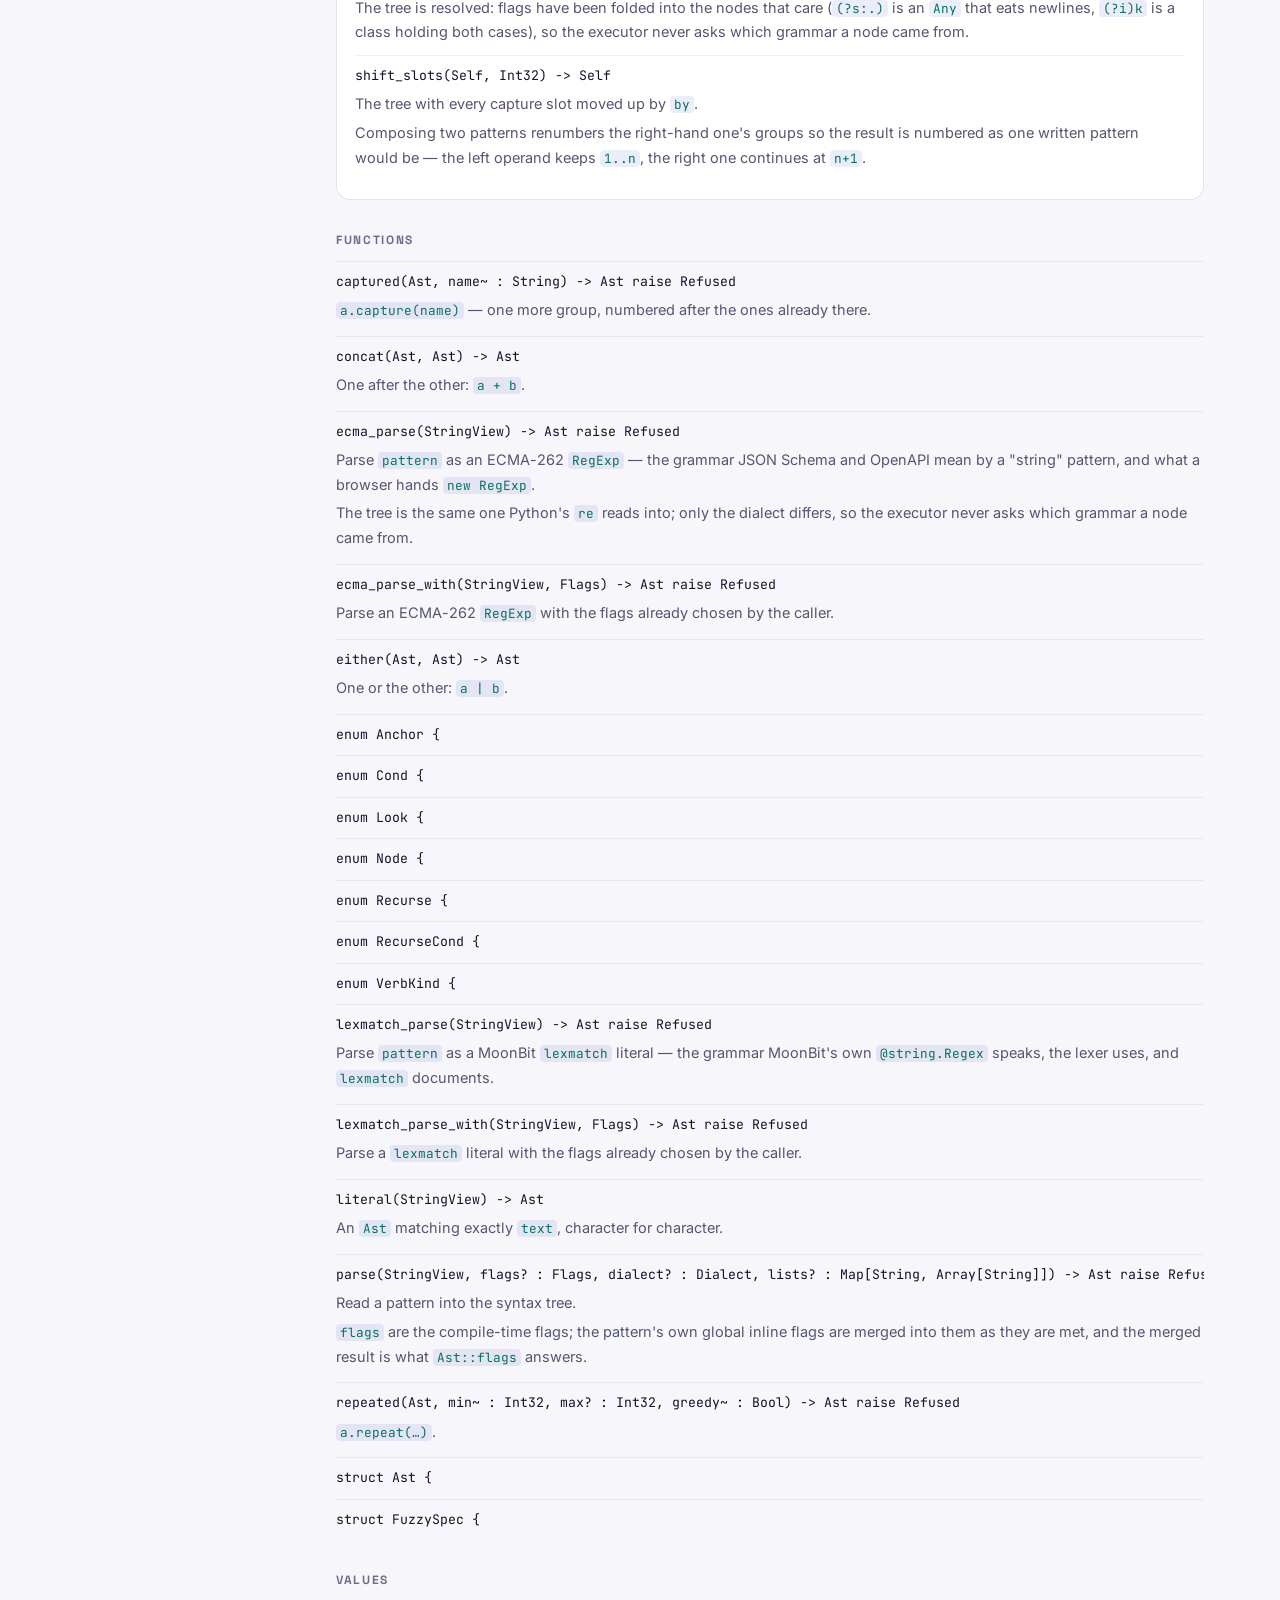
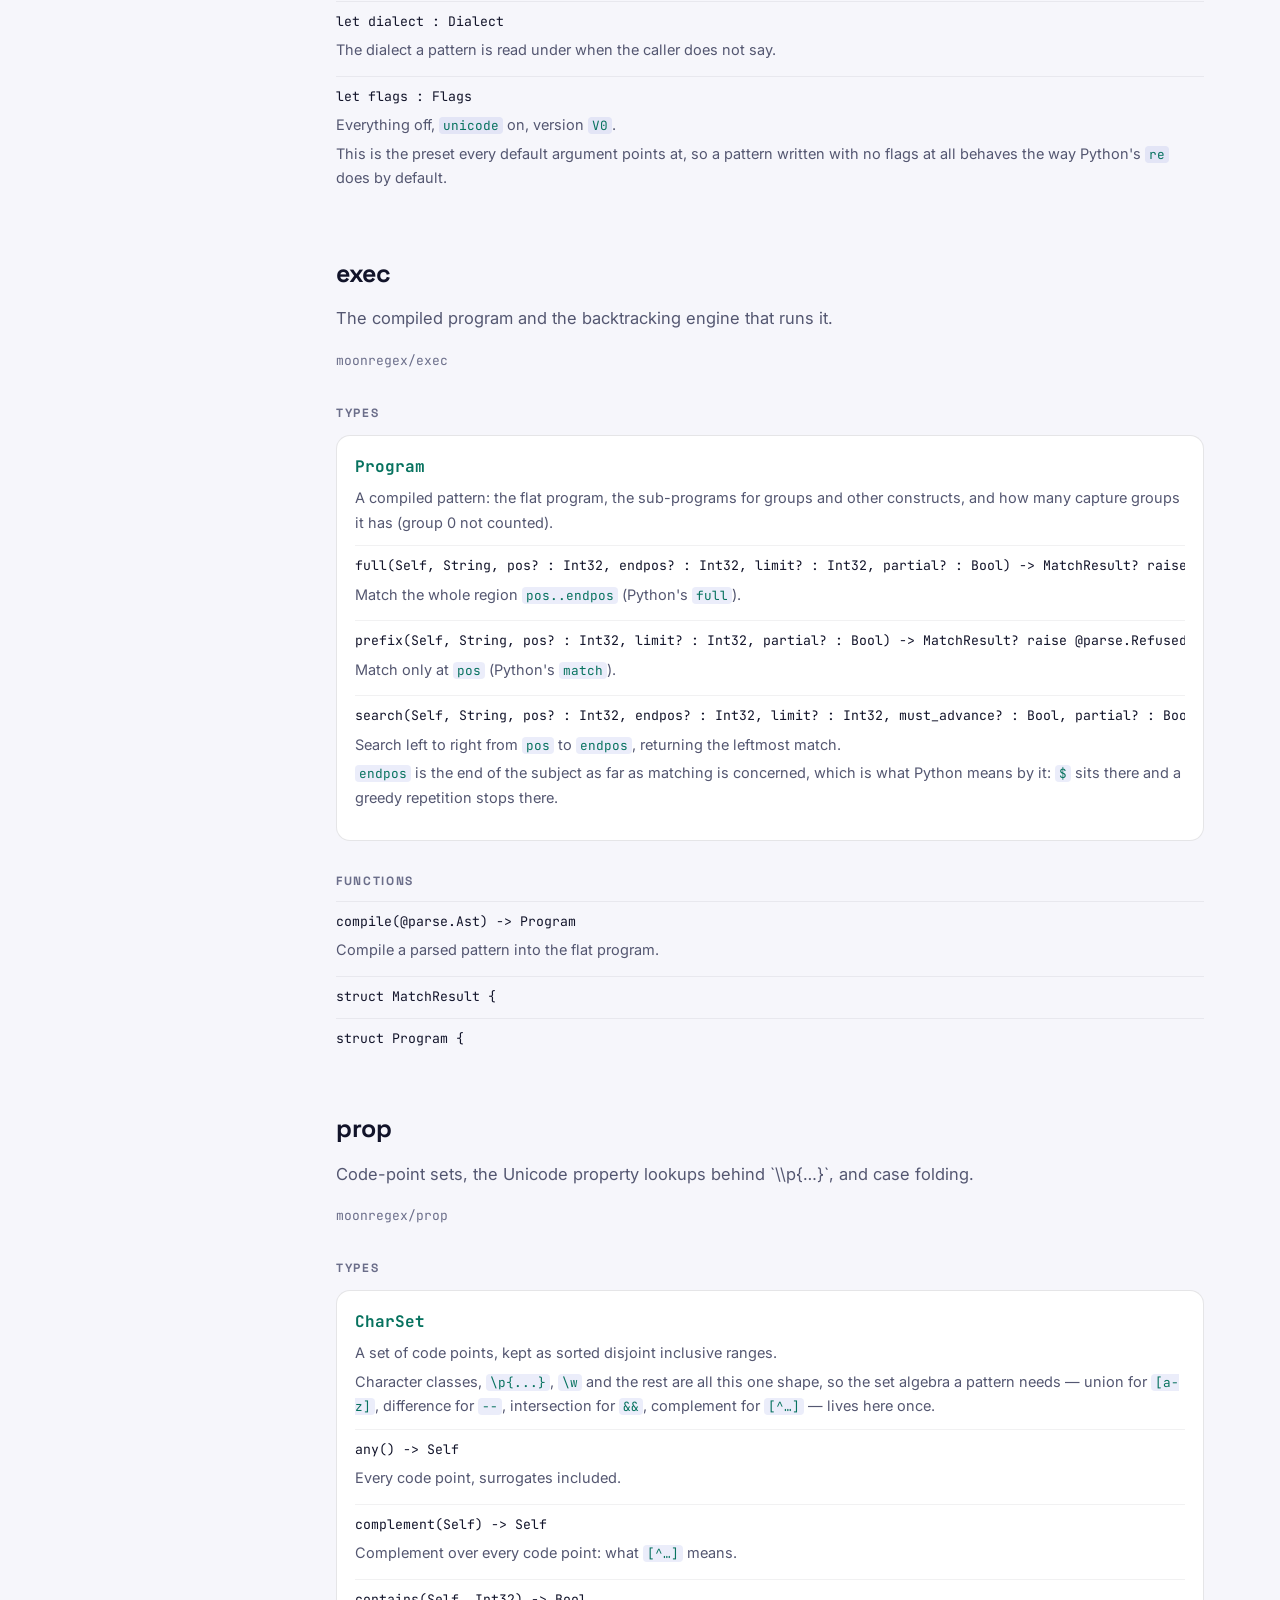
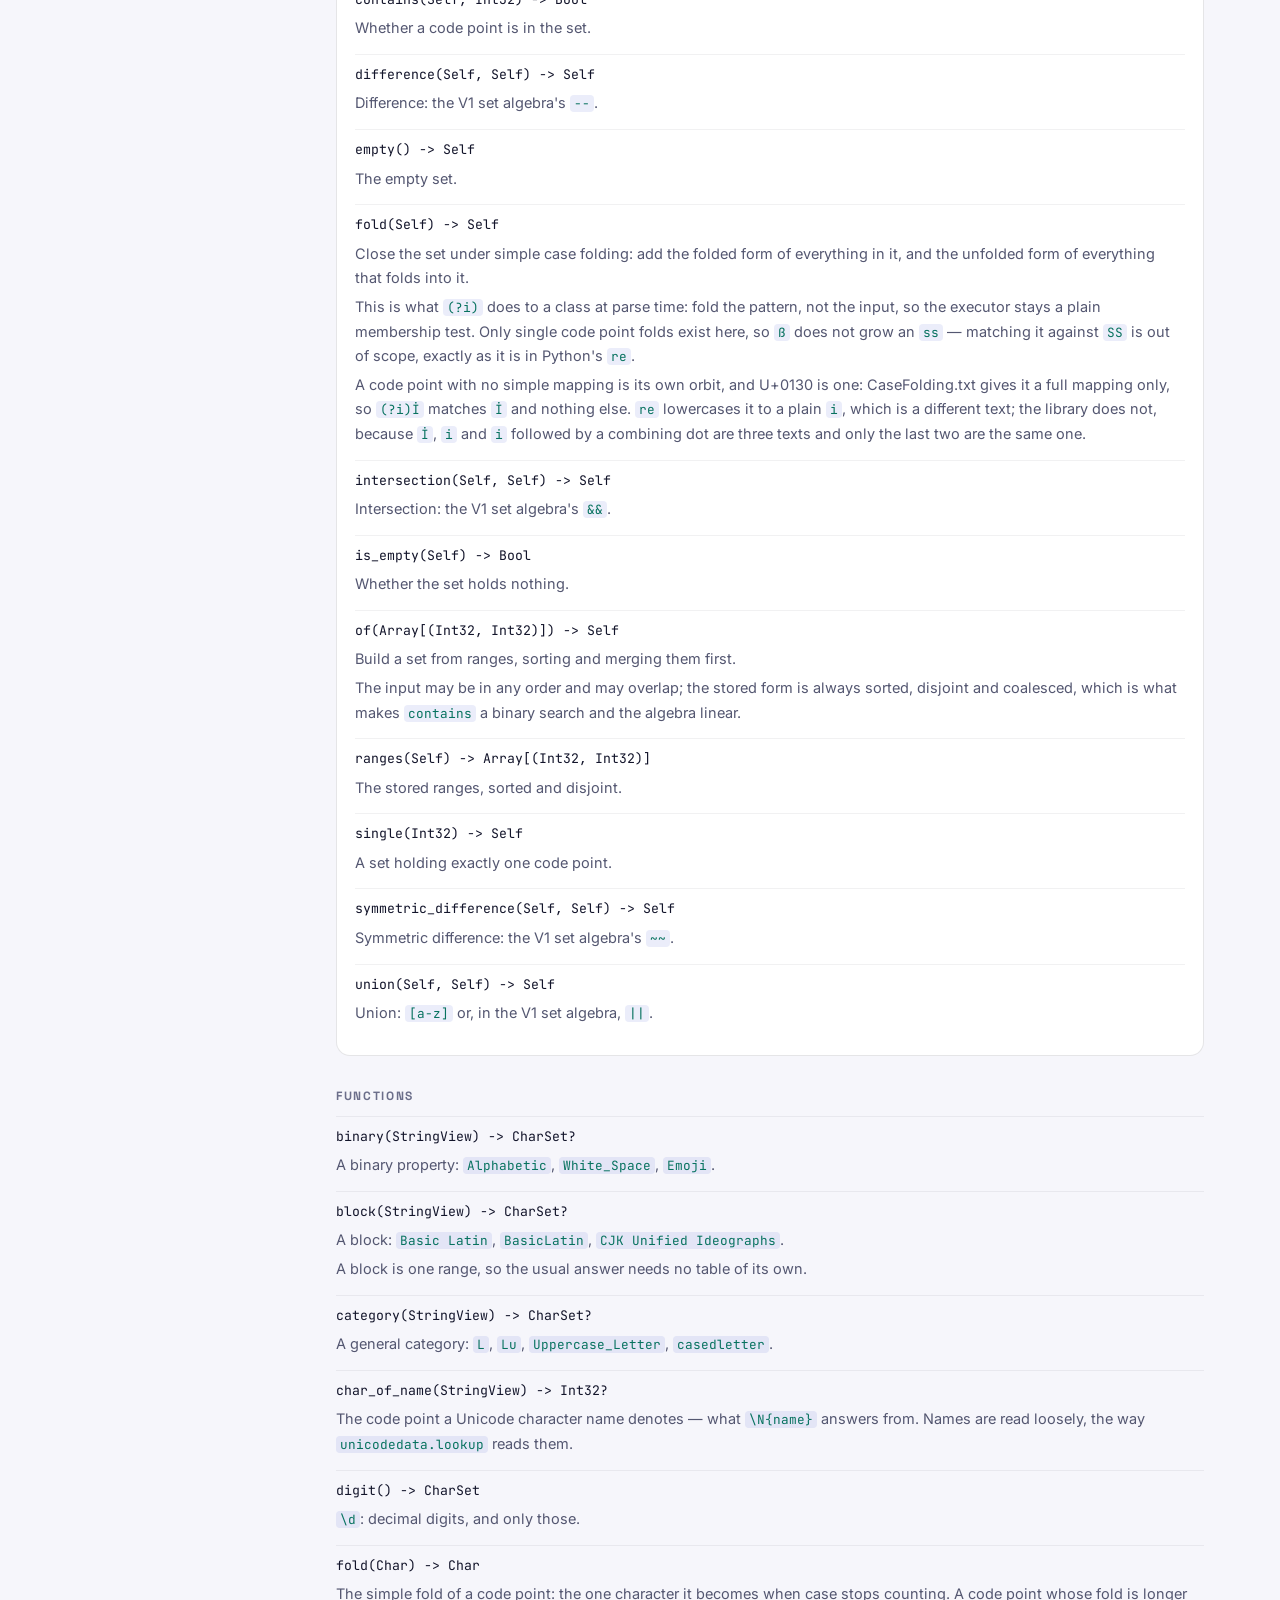
==== commit 623123f0: "docs(moonregex): U+0130 folds the way the Unicode data says, and the docs say where that differs. `İ" ====
--- a/docs/api.html
+++ b/docs/api.html
@@ -216,7 +216,8 @@
 <h3>Types</h3>
 <div class="type" id="moonregex-prop-CharSet"><h4><code>CharSet</code></h4><div class="desc"><p>A set of code points, kept as sorted disjoint inclusive ranges.</p>
 <p>Character classes, <code>\p{...}</code>, <code>\w</code> and the rest are all this one shape, so the set algebra a pattern needs — union for <code>[a-z]</code>, difference for <code>--</code>, intersection for <code>&amp;&amp;</code>, complement for <code>[^…]</code> — lives here once.</p></div><ul class="members"><li><code class="sig">any() -&gt; Self</code><div class="desc"><p>Every code point, surrogates included.</p></div></li><li><code class="sig">complement(Self) -&gt; Self</code><div class="desc"><p>Complement over every code point: what <code>[^…]</code> means.</p></div></li><li><code class="sig">contains(Self, Int32) -&gt; Bool</code><div class="desc"><p>Whether a code point is in the set.</p></div></li><li><code class="sig">difference(Self, Self) -&gt; Self</code><div class="desc"><p>Difference: the V1 set algebra&#x27;s <code>--</code>.</p></div></li><li><code class="sig">empty() -&gt; Self</code><div class="desc"><p>The empty set.</p></div></li><li><code class="sig">fold(Self) -&gt; Self</code><div class="desc"><p>Close the set under simple case folding: add the folded form of everything in it, and the unfolded form of everything that folds into it.</p>
-<p>This is what <code>(?i)</code> does to a class at parse time: fold the pattern, not the input, so the executor stays a plain membership test. Only single code point folds exist here, so <code>ß</code> does not grow an <code>ss</code> — matching it against <code>SS</code> is out of scope, exactly as it is in Python&#x27;s <code>re</code>.</p></div></li><li><code class="sig">intersection(Self, Self) -&gt; Self</code><div class="desc"><p>Intersection: the V1 set algebra&#x27;s <code>&amp;&amp;</code>.</p></div></li><li><code class="sig">is_empty(Self) -&gt; Bool</code><div class="desc"><p>Whether the set holds nothing.</p></div></li><li><code class="sig">of(Array[(Int32, Int32)]) -&gt; Self</code><div class="desc"><p>Build a set from ranges, sorting and merging them first.</p>
+<p>This is what <code>(?i)</code> does to a class at parse time: fold the pattern, not the input, so the executor stays a plain membership test. Only single code point folds exist here, so <code>ß</code> does not grow an <code>ss</code> — matching it against <code>SS</code> is out of scope, exactly as it is in Python&#x27;s <code>re</code>.</p>
+<p>A code point with no simple mapping is its own orbit, and U+0130 is one: CaseFolding.txt gives it a full mapping only, so <code>(?i)İ</code> matches <code>İ</code> and nothing else. <code>re</code> lowercases it to a plain <code>i</code>, which is a different text; the library does not, because <code>İ</code>, <code>i</code> and <code>i</code> followed by a combining dot are three texts and only the last two are the same one.</p></div></li><li><code class="sig">intersection(Self, Self) -&gt; Self</code><div class="desc"><p>Intersection: the V1 set algebra&#x27;s <code>&amp;&amp;</code>.</p></div></li><li><code class="sig">is_empty(Self) -&gt; Bool</code><div class="desc"><p>Whether the set holds nothing.</p></div></li><li><code class="sig">of(Array[(Int32, Int32)]) -&gt; Self</code><div class="desc"><p>Build a set from ranges, sorting and merging them first.</p>
 <p>The input may be in any order and may overlap; the stored form is always sorted, disjoint and coalesced, which is what makes <code>contains</code> a binary search and the algebra linear.</p></div></li><li><code class="sig">ranges(Self) -&gt; Array[(Int32, Int32)]</code><div class="desc"><p>The stored ranges, sorted and disjoint.</p></div></li><li><code class="sig">single(Int32) -&gt; Self</code><div class="desc"><p>A set holding exactly one code point.</p></div></li><li><code class="sig">symmetric_difference(Self, Self) -&gt; Self</code><div class="desc"><p>Symmetric difference: the V1 set algebra&#x27;s <code>~~</code>.</p></div></li><li><code class="sig">union(Self, Self) -&gt; Self</code><div class="desc"><p>Union: <code>[a-z]</code> or, in the V1 set algebra, <code>||</code>.</p></div></li></ul></div>
 <h3>Functions</h3>
 <ul class="members">
@@ -227,13 +228,15 @@
 <li><code class="sig">char_of_name(StringView) -&gt; Int32?</code><div class="desc"><p>The code point a Unicode character name denotes — what <code>\N{name}</code> answers from. Names are read loosely, the way <code>unicodedata.lookup</code> reads them.</p></div></li>
 <li><code class="sig">digit() -&gt; CharSet</code><div class="desc"><p><code>\d</code>: decimal digits, and only those.</p></div></li>
 <li><code class="sig">fold(Char) -&gt; Char</code><div class="desc"><p>The simple fold of a code point: the one character it becomes when case stops counting. A code point whose fold is longer than one character, <code>ß</code> to <code>ss</code>, is its own, since a class holds code points, not strings.</p></div></li>
-<li><code class="sig">fold_code(Int32) -&gt; String</code><div class="desc"><p>The full fold of one code point, as text.</p></div></li>
+<li><code class="sig">fold_code(Int32) -&gt; String</code><div class="desc"><p>The full fold of one code point, as text.</p>
+<p>Two of them come back as more than one character — <code>ß</code> and <code>İ</code> — and the second is the one <code>re</code> folds differently; <code>fold_text</code> says why.</p></div></li>
 <li><code class="sig">fold_into(Int32, Array[Int32]) -&gt; Unit</code><div class="desc"><p>Append the full fold of <code>code</code> to <code>out</code>.</p>
 <p>The cache is what keeps a folded comparison cheap enough to sit in the matcher: the alternative is building a string per character per attempt.</p></div></li>
 <li><code class="sig">fold_pairs() -&gt; Array[(Int32, Int32)]</code><div class="desc"><p>The fold pairs both ways, sorted by source — what a class is closed under.</p>
 <p>The code points that change under casefolding are the ones a class grows from, and each of them brings its whole fold class with it, so the pairs come out of the orbit table instead of a walk of the code space.</p></div></li>
 <li><code class="sig">fold_text(StringView) -&gt; String</code><div class="desc"><p>The full fold of a run of text: <code>ß</code> becomes <code>ss</code>, <code>ﬁ</code> becomes <code>fi</code>, and a case-insensitive comparison of two strings is one comparison of these.</p>
-<p>This is what the <code>f</code> flag buys over the simple fold: a literal is no longer one code point against one code point, because a single character may stand for two and two for one.</p></div></li>
+<p>This is what the <code>f</code> flag buys over the simple fold: a literal is no longer one code point against one code point, because a single character may stand for two and two for one.</p>
+<p>U+0130 is the one code point where the answer here is not what the references answer. CaseFolding.txt gives it a full mapping to <code>i</code> and a combining dot; Python&#x27;s <code>re</code> and the <code>regex</code> package both fold it to a plain <code>i</code> instead. Those are different texts — <code>İ</code> is one character and <code>i̇</code> is two, and a lone <code>i</code> is neither — so a pattern holding <code>İ</code> matches <code>i̇</code> here and does not match <code>i</code>. The reading is deliberate: folding is a relation between texts, and the Unicode data is what says which texts are the same.</p></div></li>
 <li><code class="sig">property(StringView) -&gt; CharSet?</code><div class="desc"><p>Any property, however it is spelled — the shape <code>\p{...}</code> takes.</p>
 <p><code>name=value</code> is accepted too: <code>Script=Latin</code>, <code>General_Category=Lu</code>, <code>Block=CJK Unified Ideographs</code>. The left side picks the table, the right side the entry; without it, every table is searched in the order a Unicode name would be looked up: category, script, block, binary property.</p></div></li>
 <li><code class="sig">script(StringView) -&gt; CharSet?</code><div class="desc"><p>A script: <code>Latin</code>, <code>Latn</code>, <code>Han</code>.</p>
